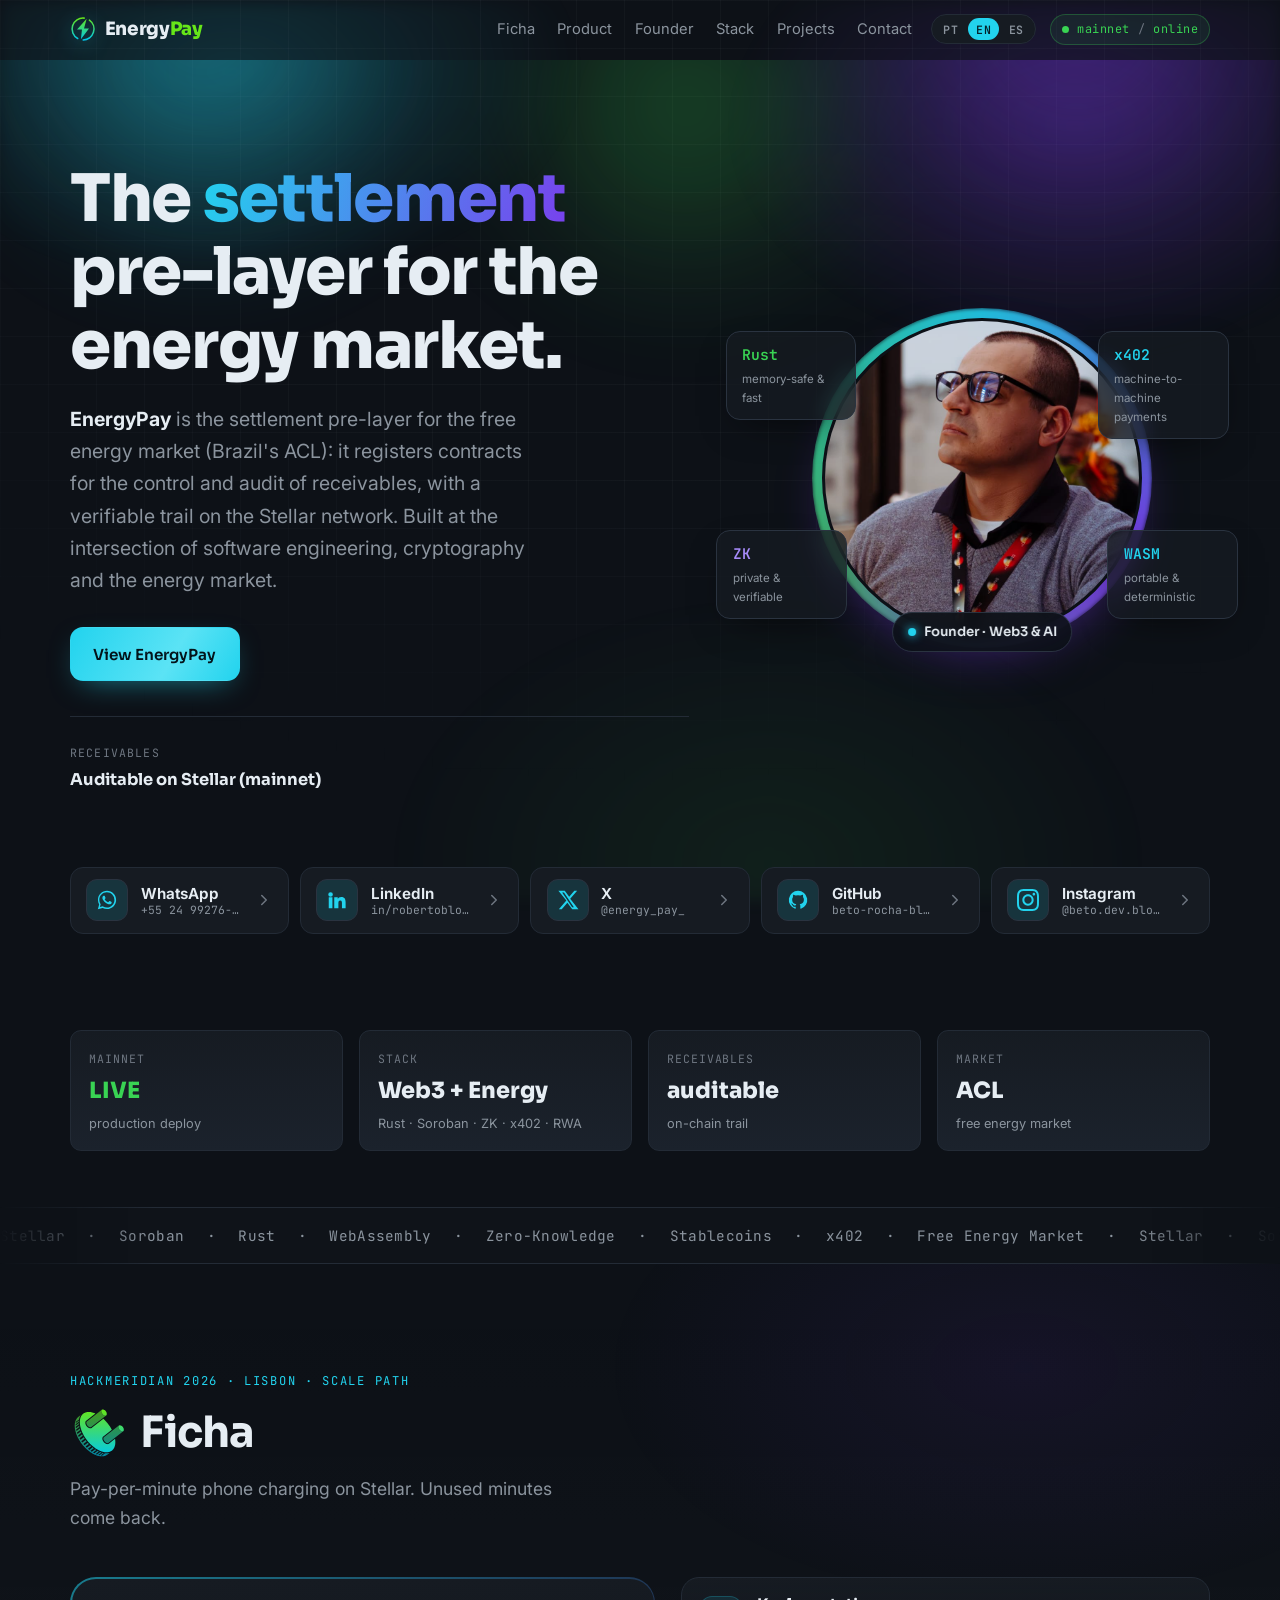
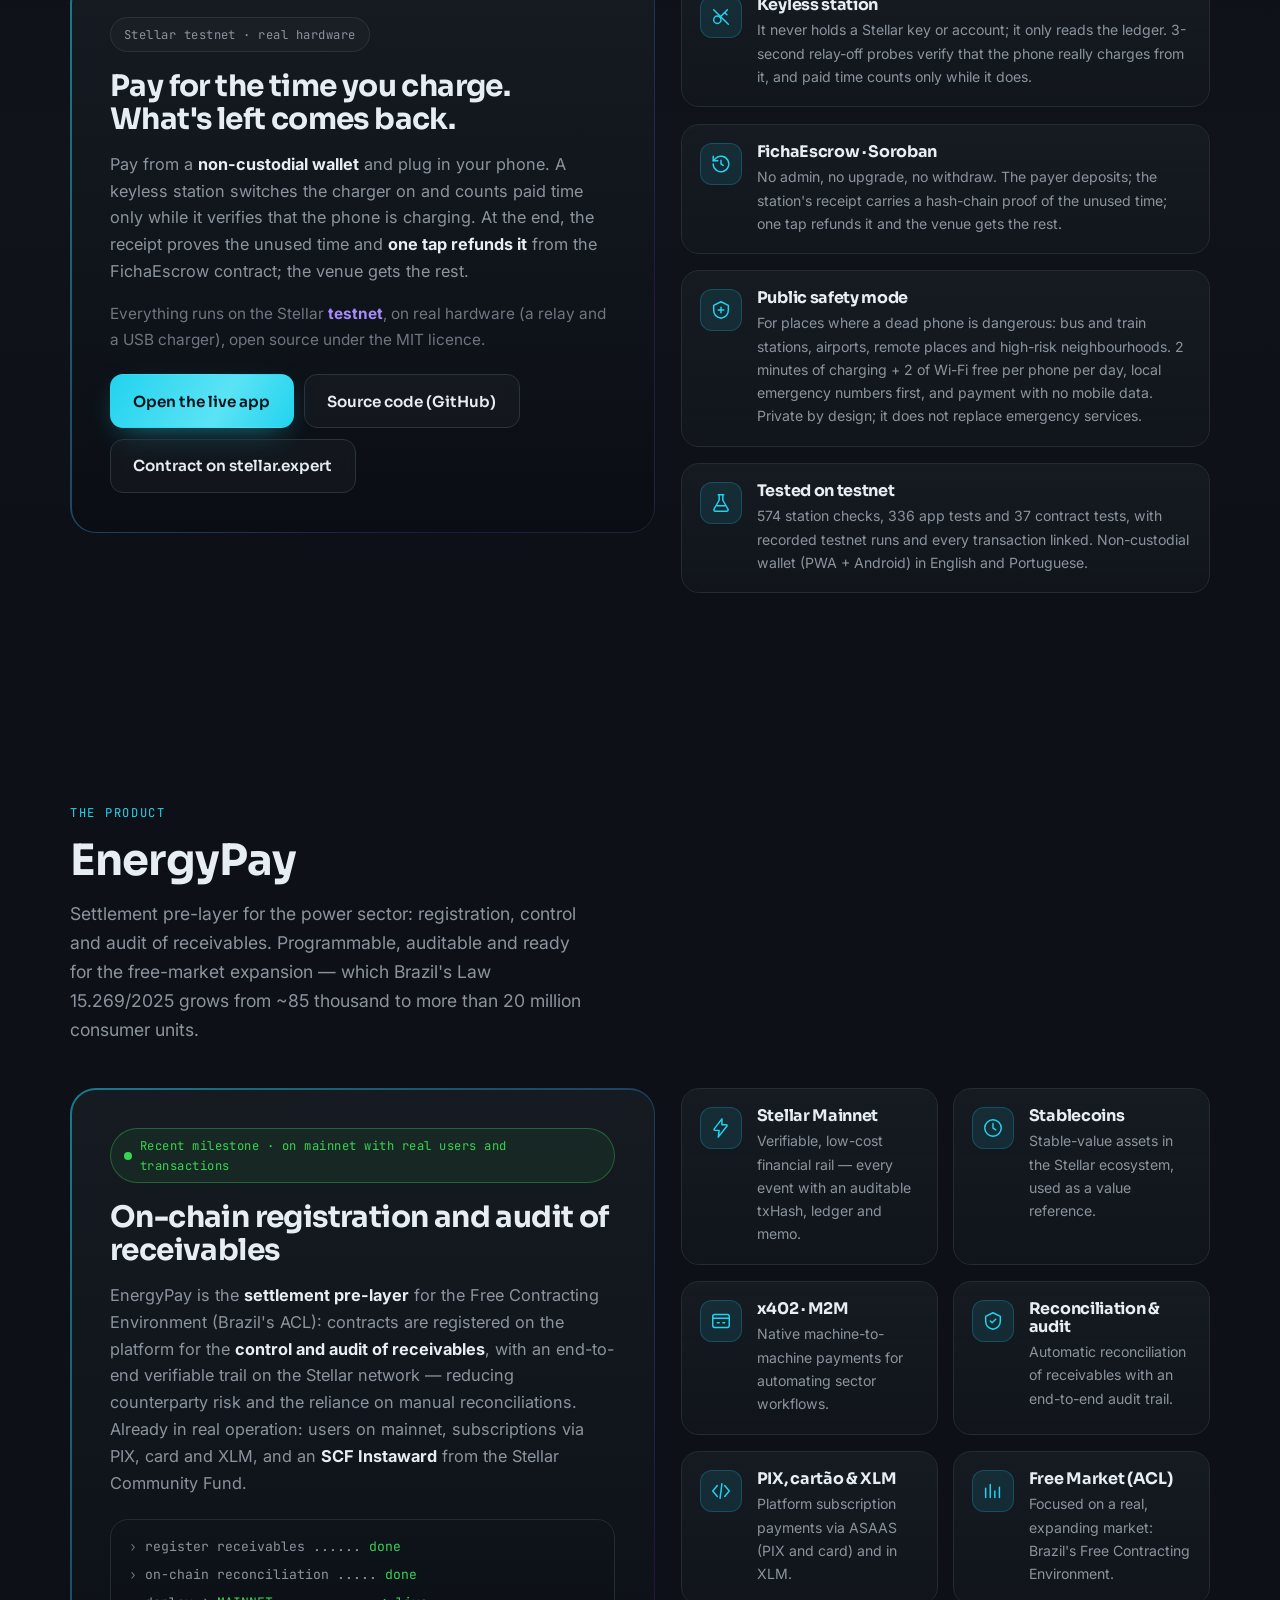
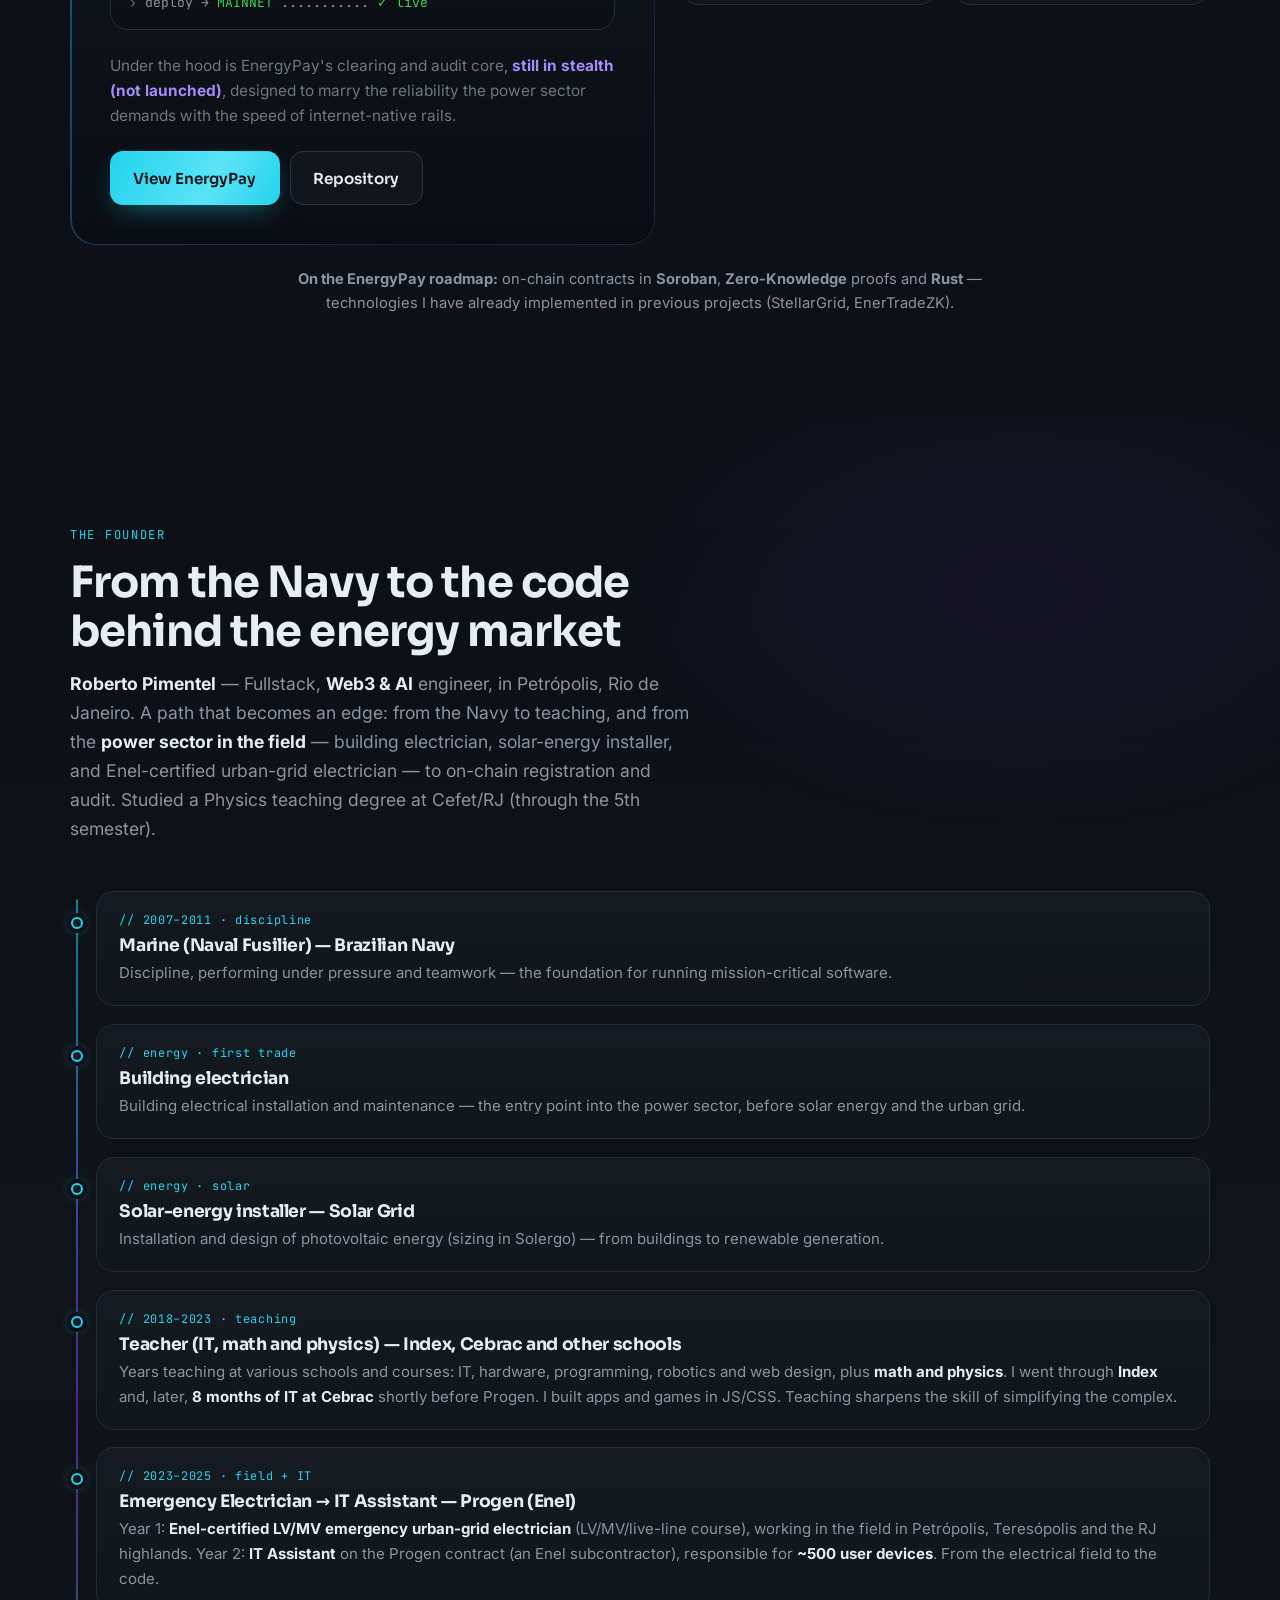
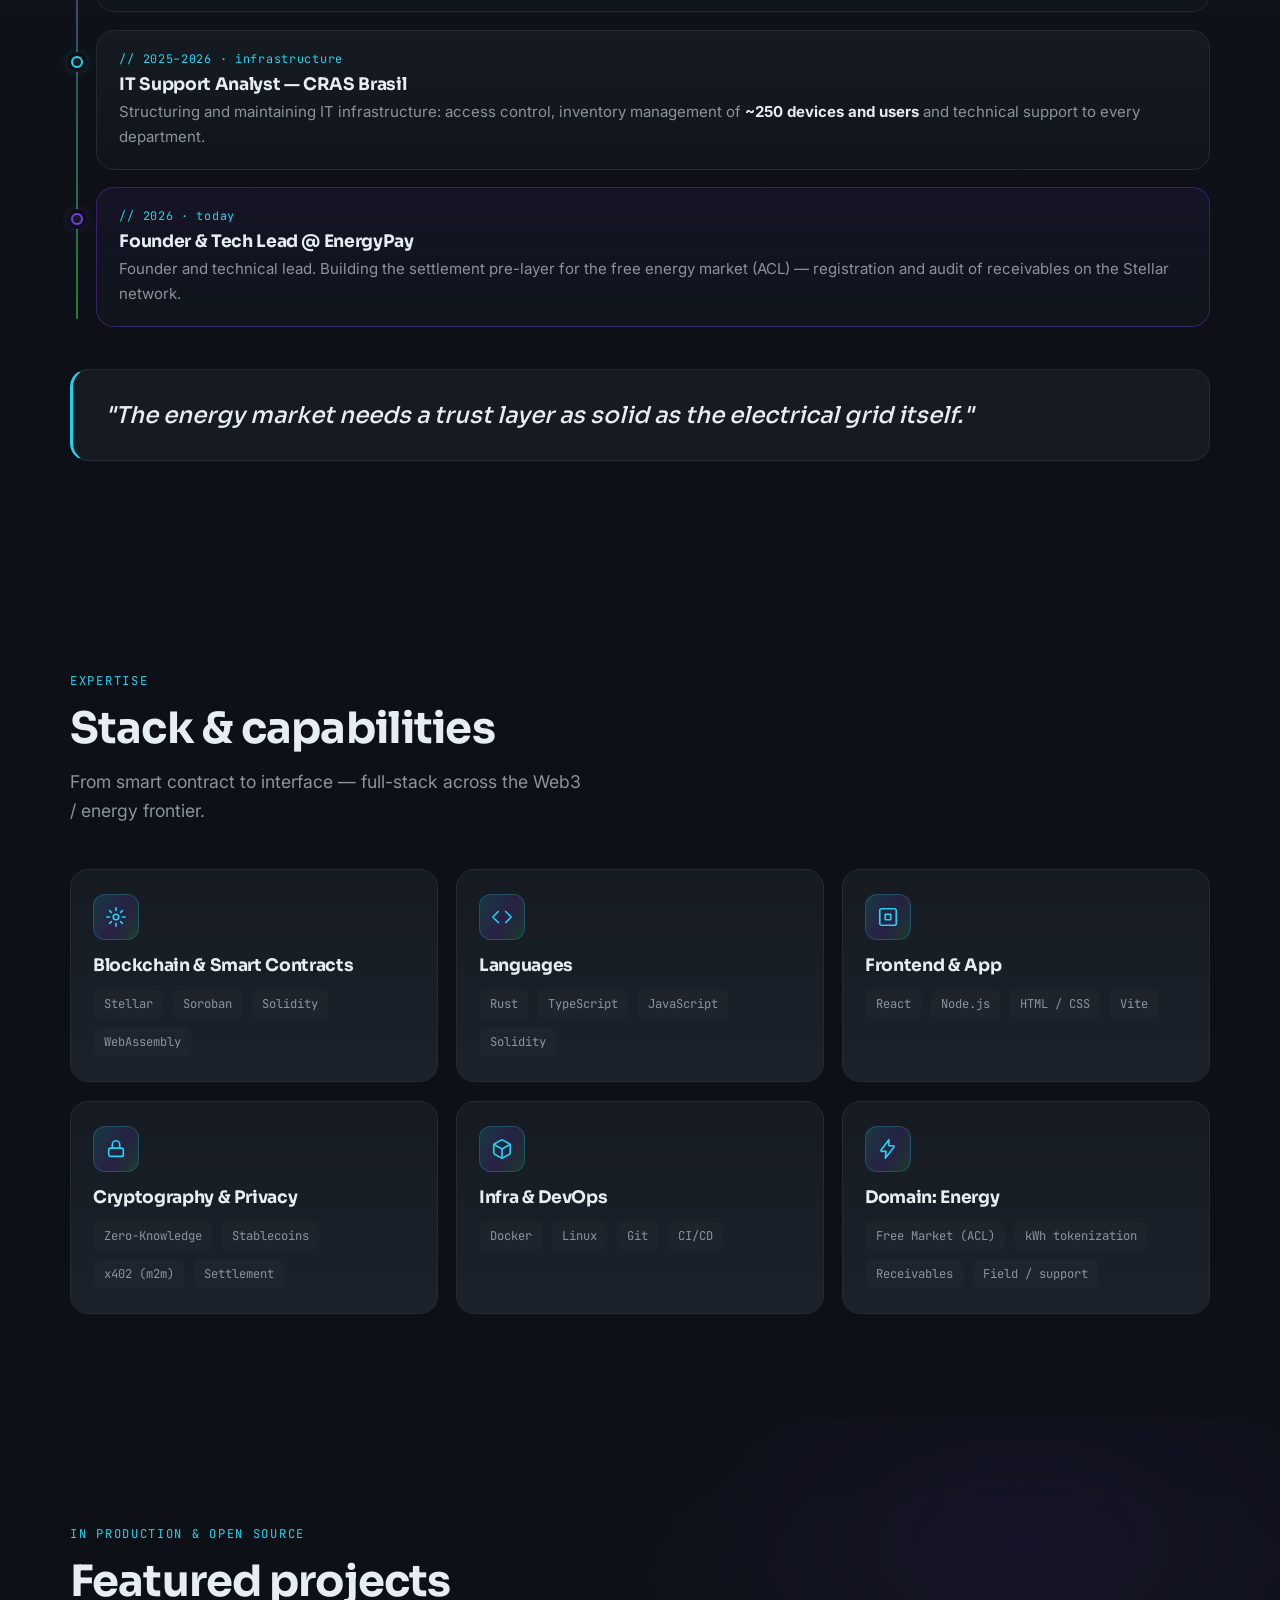
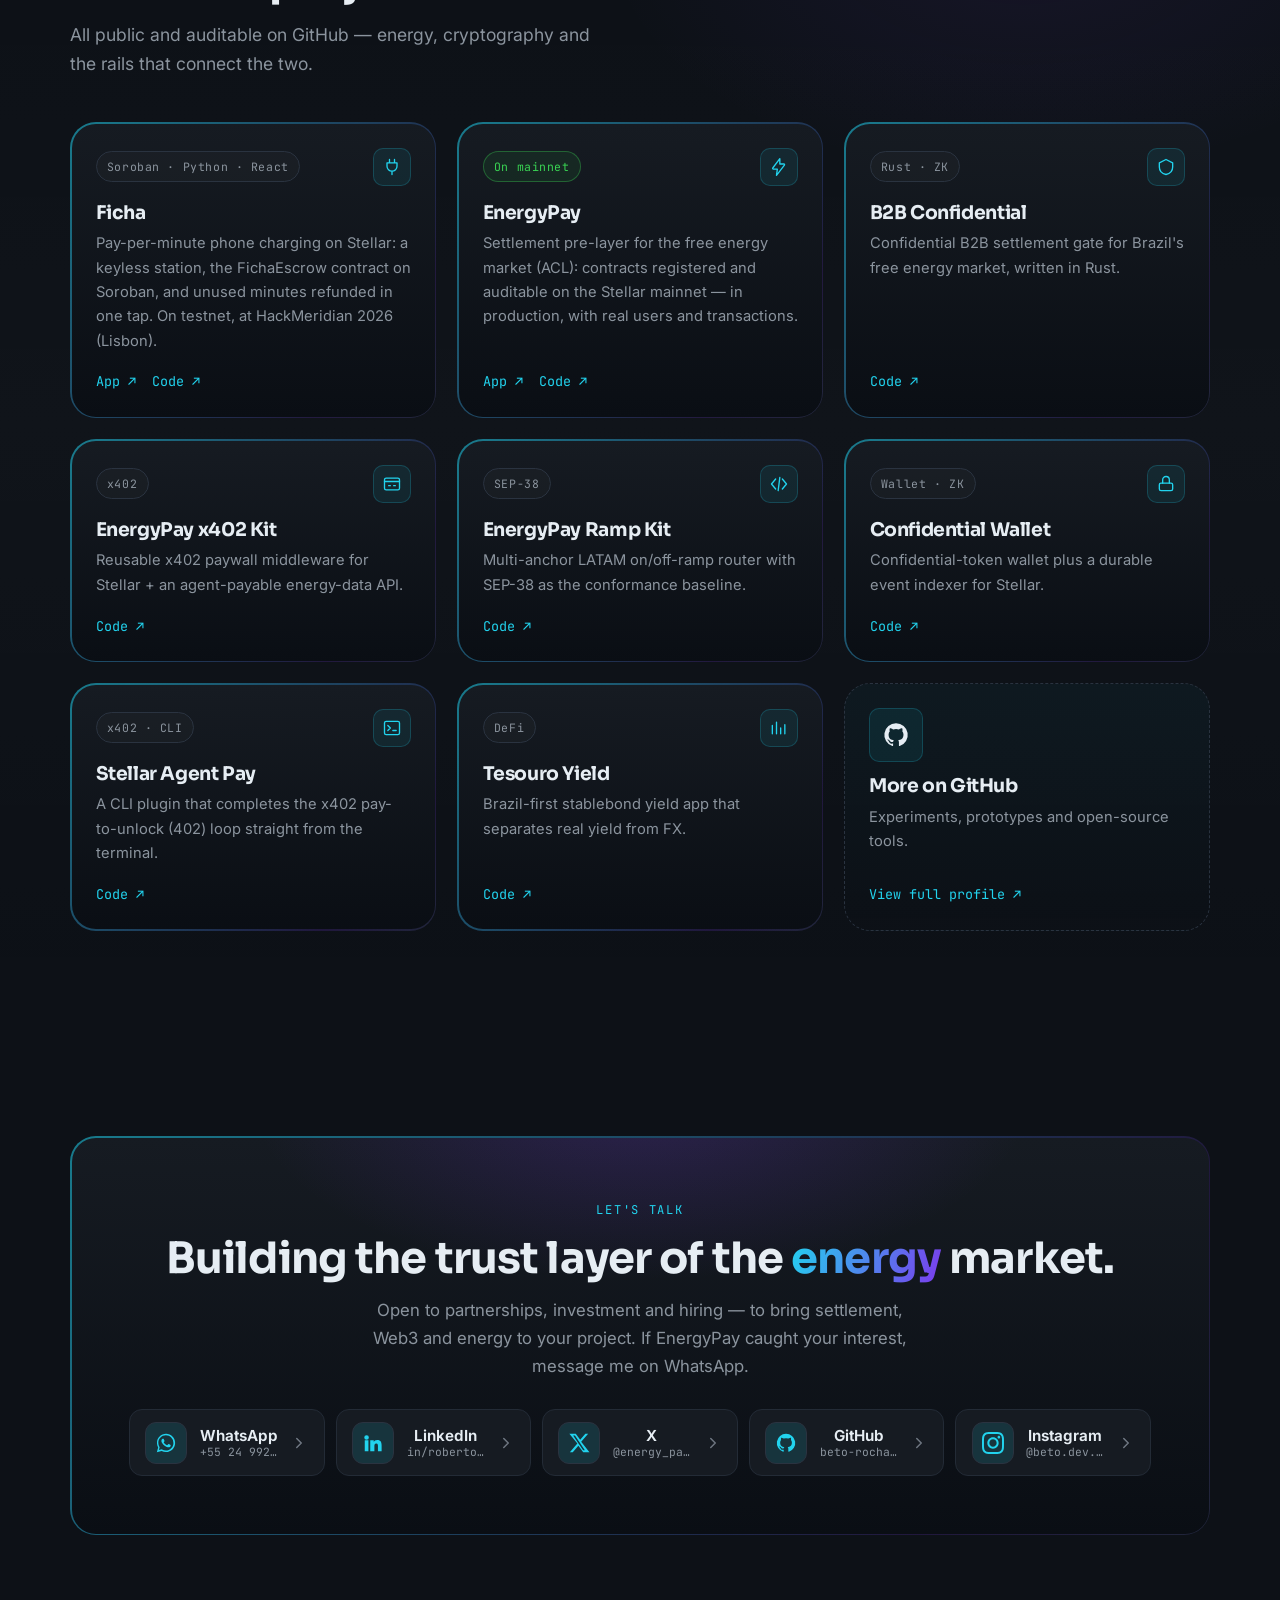
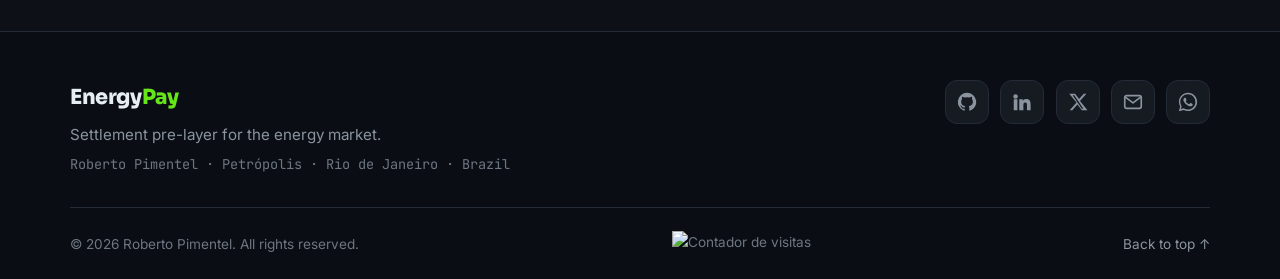
==== index.html @ ff5c4038 "portfolio: Ficha PT wording (privacy by design, pay with a wallet) The PT public safety text said "P" ====
<!DOCTYPE html>
<html lang="pt-br">
<head>
  <meta charset="UTF-8" />
  <meta name="viewport" content="width=device-width, initial-scale=1.0" />
  <meta name="description" content="Roberto Pimentel — Founder da EnergyPay, a pré-camada de liquidação do mercado livre de energia: registro, controle e auditoria de recebíveis com rastro verificável na rede Stellar. Engenheiro Fullstack, Web3 & AI. Protocolo em mainnet." />
  <meta name="author" content="Roberto Pimentel" />
  <meta name="theme-color" content="#0D1117" />

  <!-- Open Graph -->
  <meta property="og:type" content="website" />
  <meta property="og:locale" content="pt_BR" />
  <meta property="og:title" content="Roberto Pimentel — Founder @ EnergyPay" />
  <meta property="og:description" content="Pré-camada de liquidação do mercado livre de energia: registro, controle e auditoria de recebíveis, com rastro verificável na rede Stellar. Protocolo em mainnet." />
  <meta property="og:image" content="assets/images/minha-foto.png" />

  <title>Roberto Pimentel · Founder @ EnergyPay — Pré-camada de liquidação para energia</title>

  <link rel="preconnect" href="https://fonts.googleapis.com" />
  <link rel="preconnect" href="https://fonts.gstatic.com" crossorigin />
  <link href="https://fonts.googleapis.com/css2?family=Sora:wght@400;500;600;700;800&family=Inter:wght@400;500;600;700&family=JetBrains+Mono:wght@400;500;600&display=swap" rel="stylesheet" />

  <link rel="icon" type="image/svg+xml" href="assets/energypay-favicon.svg" />
  <link rel="icon" type="image/png" sizes="32x32" href="assets/energypay-favicon-32.png" />
  <link rel="apple-touch-icon" href="assets/energypay-favicon-180.png" />
  <link rel="stylesheet" href="style.css" />

  <!-- Language switcher (PT / EN / ES) -->
  <style>
    .lang-switch{display:inline-flex;align-items:center;gap:2px;padding:3px;border:1px solid var(--border);border-radius:999px;background:var(--panel);}
    .lang-switch button{appearance:none;border:0;background:transparent;color:var(--muted);font-family:var(--font-mono);font-size:.72rem;font-weight:600;letter-spacing:.04em;text-transform:uppercase;padding:.32rem .5rem;border-radius:999px;cursor:pointer;line-height:1;transition:color .18s var(--ease),background .18s var(--ease);}
    .lang-switch button:hover{color:var(--text);}
    .lang-switch button[aria-pressed="true"]{color:#04222b;background:var(--cyan);}
    .lang-switch button:focus-visible{outline:2px solid var(--cyan);outline-offset:2px;}
    @media (max-width:460px){ .status-pill{display:none;} }
    /* photo + floating-card wrapper — cards float around the photo, clear of the social row below */
    .portrait-fx{position:relative;width:100%;display:grid;place-items:center;}
    /* full-width horizontal link bar (WhatsApp, LinkedIn, X, GitHub) */
    .portrait__social{display:flex;flex-flow:row wrap;gap:.7rem;width:100%;position:relative;z-index:2;}
    /* the bar sits full-width on its own row inside the hero grid */
    .hero__inner{row-gap:1.6rem;}
    .hero__inner > .portrait__social{grid-column:1 / -1;}
    .hero__inner > .hero__proof{grid-column:1 / -1;}
    /* mobile: photo/balloons -> credibility -> contacts -> title/text */
    @media (max-width:960px){
      .hero__visual{order:-3;margin-bottom:0;}
      .hero__inner > .hero__proof{order:-2;}
      .hero__inner > .portrait__social{order:-1;}
    }
    .portrait__social a{flex:1 1 190px;min-width:0;display:flex;align-items:center;gap:.8rem;padding:.72rem .95rem;border-radius:13px;background:var(--panel);border:1px solid var(--border);color:var(--text);text-decoration:none;transition:transform .16s var(--ease),border-color .16s var(--ease),background .16s var(--ease),box-shadow .16s var(--ease);}
    .portrait__social a:hover{transform:translateY(-2px);border-color:var(--cyan);background:var(--panel-2);box-shadow:var(--shadow-soft);}
    .portrait__social a:focus-visible{outline:2px solid var(--cyan);outline-offset:2px;}
    .portrait__social .pl-ic{flex:0 0 42px;width:42px;height:42px;border-radius:11px;display:grid;place-items:center;background:color-mix(in srgb, var(--cyan) 13%, transparent);border:1px solid var(--border-soft);color:var(--cyan);}
    .portrait__social .pl-ic svg{width:22px;height:22px;fill:currentColor;display:block;}
    .portrait__social .pl-txt{display:flex;flex-direction:column;line-height:1.25;min-width:0;flex:1;}
    .portrait__social .pl-t{font-weight:650;font-size:.95rem;color:var(--text);}
    .portrait__social .pl-s{font-family:var(--font-mono);font-size:.71rem;color:var(--muted);white-space:nowrap;overflow:hidden;text-overflow:ellipsis;}
    .portrait__social .pl-ch{flex:0 0 auto;color:var(--muted-2);transition:transform .16s var(--ease),color .16s var(--ease);}
    .portrait__social .pl-ch svg{width:18px;height:18px;display:block;}
    .portrait__social a:hover .pl-ch{color:var(--cyan);transform:translateX(3px);}
    @media (prefers-reduced-motion:reduce){ .lang-switch button,.portrait__social a,.portrait__social .pl-ch{transition:none;} }
    /* credibility row in the hero (below the photo/balloons, above the contacts) */
    .hero__proof{display:flex;flex-wrap:wrap;gap:.35rem 1.3rem;justify-content:center;align-items:center;}
    .hero__proof-item{display:inline-flex;align-items:center;gap:.4rem;font-size:.8rem;font-weight:600;color:var(--muted);white-space:nowrap;}
    .hero__proof-item svg{width:14px;height:14px;color:var(--cyan);flex:0 0 auto;}
    .hero__proof-item .proof-dot{width:7px;height:7px;border-radius:50%;background:var(--green);box-shadow:0 0 8px var(--green);flex:0 0 auto;}
  </style>
</head>
<body>
  <!-- Decorative background layers -->
  <div class="bg-aurora" aria-hidden="true"></div>
  <div class="bg-grid" aria-hidden="true"></div>

  <a class="skip-link" href="#conteudo" data-i18n="nav.skip">Pular para o conteúdo</a>

  <!-- ===================== NAV ===================== -->
  <header class="nav" id="topo">
    <div class="container nav__inner">
      <a class="brand" href="#topo" aria-label="EnergyPay — início">
        <span class="brand__mark" aria-hidden="true">
          <svg viewBox="0 0 100 100" width="26" height="26" fill="none" xmlns="http://www.w3.org/2000/svg">
            <defs>
              <linearGradient id="epBrandGrad" x1="50" y1="8" x2="50" y2="92" gradientUnits="userSpaceOnUse">
                <stop offset="0%" stop-color="#66E619"/>
                <stop offset="100%" stop-color="#00C8EE"/>
              </linearGradient>
            </defs>
            <path d="M 74.7 16 A 42 42 0 0 1 50.7 92" fill="none" stroke="url(#epBrandGrad)" stroke-width="6" stroke-linecap="round"/>
            <path d="M 29.6 86.7 A 42 42 0 0 1 54.4 8.2" fill="none" stroke="url(#epBrandGrad)" stroke-width="6" stroke-linecap="round"/>
            <path d="M 64 11 L 27 52 H 46 L 42 89 L 73 48 H 54 Z" fill="url(#epBrandGrad)"/>
          </svg>
        </span>
        <span class="brand__name">Energy<span class="brand__accent">Pay</span></span>
      </a>

      <nav class="nav__links" aria-label="Navegação principal">
        <a href="#ficha" data-i18n="nav.ficha">Ficha</a>
        <a href="#energypay" data-i18n="nav.product">Produto</a>
        <a href="#sobre" data-i18n="nav.founder">Fundador</a>
        <a href="#stack" data-i18n="nav.stack">Stack</a>
        <a href="#projetos" data-i18n="nav.projects">Projetos</a>
        <a href="#contato" data-i18n="nav.contact">Contato</a>
      </nav>

      <div class="nav__right">
        <div class="lang-switch" role="group" aria-label="Idioma / Language / Idioma">
          <button type="button" data-lang="pt" aria-pressed="true" lang="pt">PT</button>
          <button type="button" data-lang="en" aria-pressed="false" lang="en">EN</button>
          <button type="button" data-lang="es" aria-pressed="false" lang="es">ES</button>
        </div>
        <span class="status-pill" title="Protocolo em produção">
          <span class="status-pill__dot" aria-hidden="true"></span>
          mainnet <span class="status-pill__sep">/</span> online
        </span>
      </div>
    </div>
  </header>

  <main id="conteudo">
    <!-- ===================== HERO ===================== -->
    <section class="hero" aria-labelledby="hero-title">
      <div class="hero__aurora" aria-hidden="true">
        <span class="aurora aurora--1"></span>
        <span class="aurora aurora--2"></span>
        <span class="aurora aurora--3"></span>
      </div>

      <div class="container hero__inner">
        <div class="hero__copy">
          <h1 id="hero-title" class="hero__title reveal" data-i18n="hero.title">
            A pré-camada de
            <span class="grad-text">liquidação</span>
            do mercado de energia.
          </h1>

          <p class="hero__lead reveal" data-i18n="hero.lead">
            <strong>EnergyPay</strong> é a pré-camada de liquidação do mercado livre de energia (ACL):
            registra contratos para controle e auditoria dos recebíveis, com rastro verificável na rede Stellar.
            Construído na interseção entre engenharia de software, criptografia e o mercado de energia.
          </p>

          <div class="hero__cta reveal">
            <a class="btn btn--primary" href="https://energypay-protocol-mainnet.vercel.app" target="_blank" rel="noopener noreferrer" data-i18n="btn.view">Ver o EnergyPay</a>
          </div>

          <dl class="hero__stats reveal" aria-label="Indicadores do protocolo">
            <div class="stat">
              <dt data-i18n="stat.recv.k">Recebíveis</dt>
              <dd data-i18n="stat.recv.v">Auditáveis na Stellar (mainnet)</dd>
            </div>
          </dl>
        </div>

        <div class="hero__visual reveal">
          <div class="portrait-fx">
          <div class="portrait">
            <div class="portrait__ring"></div>
            <img class="portrait__img" src="assets/images/minha-foto.png" alt="Retrato de Roberto Pimentel, fundador da EnergyPay" width="320" height="320" loading="eager" />
            <div class="portrait__badge">
              <span class="portrait__badge-dot" aria-hidden="true"></span>
              Founder · Web3 &amp; AI
            </div>
          </div>
            <div class="float-card float-card--a" aria-hidden="true">
              <span class="float-card__k">x402</span>
              <span class="float-card__v" data-i18n="float.x402">pagamentos máquina-a-máquina</span>
            </div>
            <div class="float-card float-card--b" aria-hidden="true">
              <span class="float-card__k">ZK</span>
              <span class="float-card__v" data-i18n="float.zk">privado &amp; verificável</span>
            </div>
            <div class="float-card float-card--c" aria-hidden="true">
              <span class="float-card__k">Rust</span>
              <span class="float-card__v" data-i18n="float.rust">memória segura &amp; veloz</span>
            </div>
            <div class="float-card float-card--d" aria-hidden="true">
              <span class="float-card__k">WASM</span>
              <span class="float-card__v" data-i18n="float.wasm">portátil &amp; determinística</span>
            </div>
          </div>
        </div>
        <div class="hero__proof reveal" role="note" aria-label="Reconhecimentos">
          <span class="hero__proof-item">
            <svg viewBox="0 0 24 24" width="14" height="14" fill="none" aria-hidden="true"><path d="M7 4h10v3a5 5 0 0 1-10 0V4Z" stroke="currentColor" stroke-width="1.7" stroke-linejoin="round"/><path d="M7 6H4v1a3 3 0 0 0 3 3M17 6h3v1a3 3 0 0 1-3 3M9 21h6M12 16v5" stroke="currentColor" stroke-width="1.7" stroke-linecap="round" stroke-linejoin="round"/></svg>
            <span data-i18n="proof.hack">4º lugar · HackMeridian 2025</span>
          </span>
          <span class="hero__proof-item">
            <svg viewBox="0 0 24 24" width="14" height="14" fill="none" aria-hidden="true"><path d="M13 2 4.5 13.2A.9.9 0 0 0 5.2 14.6H10l-1 7.4 9.5-12.2a.9.9 0 0 0-.7-1.4H13l0-6.4Z" stroke="currentColor" stroke-width="1.7" stroke-linejoin="round"/></svg>
            <span data-i18n="proof.stellar37">Acelerado pela Stellar37</span>
          </span>
          <span class="hero__proof-item">
            <svg viewBox="0 0 24 24" width="14" height="14" fill="none" aria-hidden="true"><path d="M12 2l3 6 6 .8-4.5 4.3L18 20l-6-3.4L6 20l1.5-6.9L3 8.8 9 8l3-6Z" stroke="currentColor" stroke-width="1.6" stroke-linejoin="round"/></svg>
            <span data-i18n="proof.pulso">Finalista PULSO</span>
          </span>
          <span class="hero__proof-item">
            <svg viewBox="0 0 24 24" width="14" height="14" fill="none" aria-hidden="true"><rect x="3" y="4" width="18" height="12" rx="1.5" stroke="currentColor" stroke-width="1.7"/><path d="M12 16v4M9 21h6" stroke="currentColor" stroke-width="1.7" stroke-linecap="round"/></svg>
            <span data-i18n="proof.summit">Participante do Energy Summit 2026</span>
          </span>
        </div>
        <nav class="portrait__social" aria-label="Redes sociais / Social">
          <a href="https://wa.me/5524992769936?text=Ol%C3%A1%2C%20Roberto!%20Cheguei%20pelo%20seu%20portf%C3%B3lio%20e%20me%20interessei%20pelo%20EnergyPay.%20Gostaria%20de%20agendar%20uma%20conversa." target="_blank" rel="noopener noreferrer">
            <span class="pl-ic"><svg viewBox="0 0 24 24" fill="currentColor" aria-hidden="true"><path d="M12.04 2c-5.46 0-9.91 4.45-9.91 9.91 0 1.75.46 3.45 1.32 4.95L2 22l5.25-1.38c1.45.79 3.08 1.21 4.79 1.21 5.46 0 9.91-4.45 9.91-9.91S17.5 2 12.04 2Zm0 18.15c-1.53 0-3.03-.41-4.34-1.19l-.31-.18-3.12.82.83-3.04-.2-.31a8.2 8.2 0 0 1-1.26-4.36c0-4.54 3.7-8.23 8.24-8.23 2.2 0 4.27.86 5.82 2.42a8.18 8.18 0 0 1 2.41 5.82c0 4.54-3.7 8.25-8.27 8.25Zm4.52-6.16c-.25-.12-1.47-.72-1.69-.81-.23-.08-.39-.12-.56.13-.16.25-.64.81-.79.97-.14.17-.29.19-.54.06-.25-.12-1.05-.39-1.99-1.23-.74-.66-1.23-1.47-1.38-1.72-.14-.25-.02-.38.11-.51.11-.11.25-.29.37-.43.12-.14.16-.25.25-.41.08-.17.04-.31-.02-.43-.06-.12-.56-1.34-.76-1.84-.2-.48-.4-.42-.56-.43-.14-.01-.31-.01-.48-.01-.17 0-.43.06-.66.31-.23.25-.87.85-.87 2.07 0 1.22.89 2.4 1.01 2.56.12.17 1.75 2.67 4.25 3.74.59.26 1.06.41 1.42.52.6.19 1.14.16 1.57.1.48-.07 1.47-.6 1.68-1.18.21-.58.21-1.07.14-1.18-.06-.11-.22-.17-.47-.29Z"/></svg></span>
            <span class="pl-txt"><span class="pl-t">WhatsApp</span><span class="pl-s">+55 24 99276-9936</span></span>
            <span class="pl-ch"><svg viewBox="0 0 24 24" fill="none" aria-hidden="true"><path d="M9 6l6 6-6 6" stroke="currentColor" stroke-width="2" stroke-linecap="round" stroke-linejoin="round"/></svg></span>
          </a>
          <a href="https://www.linkedin.com/in/robertoblockchainresources" target="_blank" rel="noopener noreferrer">
            <span class="pl-ic"><svg viewBox="0 0 24 24" fill="currentColor" aria-hidden="true"><path d="M4.98 3.5a2.5 2.5 0 1 1 0 5 2.5 2.5 0 0 1 0-5ZM3 9h4v12H3V9Zm6 0h3.8v1.64h.05c.53-.95 1.83-1.95 3.77-1.95 4.03 0 4.78 2.65 4.78 6.1V21h-4v-5.4c0-1.29-.02-2.95-1.8-2.95-1.8 0-2.08 1.4-2.08 2.85V21H9V9Z"/></svg></span>
            <span class="pl-txt"><span class="pl-t">LinkedIn</span><span class="pl-s">in/robertoblockchainresources</span></span>
            <span class="pl-ch"><svg viewBox="0 0 24 24" fill="none" aria-hidden="true"><path d="M9 6l6 6-6 6" stroke="currentColor" stroke-width="2" stroke-linecap="round" stroke-linejoin="round"/></svg></span>
          </a>
          <a href="https://x.com/energy_pay_" target="_blank" rel="noopener noreferrer">
            <span class="pl-ic"><svg viewBox="0 0 24 24" fill="currentColor" aria-hidden="true"><path d="M18.9 2H22l-7.6 8.7L23.4 22h-6.8l-5.3-6.9L5.2 22H2l8.2-9.4L1.5 2h7l4.8 6.4L18.9 2Zm-2.4 18h1.9L7.6 3.9H5.6L16.5 20Z"/></svg></span>
            <span class="pl-txt"><span class="pl-t">X</span><span class="pl-s">@energy_pay_</span></span>
            <span class="pl-ch"><svg viewBox="0 0 24 24" fill="none" aria-hidden="true"><path d="M9 6l6 6-6 6" stroke="currentColor" stroke-width="2" stroke-linecap="round" stroke-linejoin="round"/></svg></span>
          </a>
          <a href="https://github.com/beto-rocha-blockchain" target="_blank" rel="noopener noreferrer">
            <span class="pl-ic"><svg viewBox="0 0 24 24" fill="currentColor" aria-hidden="true"><path d="M12 2a10 10 0 0 0-3.16 19.49c.5.09.68-.22.68-.48l-.01-1.7c-2.78.6-3.37-1.34-3.37-1.34-.45-1.16-1.11-1.47-1.11-1.47-.91-.62.07-.6.07-.6 1 .07 1.53 1.03 1.53 1.03.9 1.53 2.36 1.09 2.94.83.09-.65.35-1.09.63-1.34-2.22-.25-4.55-1.11-4.55-4.94 0-1.09.39-1.98 1.03-2.68-.1-.25-.45-1.27.1-2.64 0 0 .84-.27 2.75 1.02a9.6 9.6 0 0 1 5 0c1.91-1.29 2.75-1.02 2.75-1.02.55 1.37.2 2.39.1 2.64.64.7 1.03 1.59 1.03 2.68 0 3.84-2.34 4.69-4.57 4.94.36.31.68.92.68 1.85l-.01 2.75c0 .27.18.58.69.48A10 10 0 0 0 12 2Z"/></svg></span>
            <span class="pl-txt"><span class="pl-t">GitHub</span><span class="pl-s">beto-rocha-blockchain</span></span>
            <span class="pl-ch"><svg viewBox="0 0 24 24" fill="none" aria-hidden="true"><path d="M9 6l6 6-6 6" stroke="currentColor" stroke-width="2" stroke-linecap="round" stroke-linejoin="round"/></svg></span>
          </a>
          <a href="https://www.instagram.com/beto.dev.blockchain" target="_blank" rel="noopener noreferrer">
            <span class="pl-ic"><svg viewBox="0 0 24 24" fill="currentColor" aria-hidden="true"><path d="M12 2.163c3.204 0 3.584.012 4.85.07 3.252.148 4.771 1.691 4.919 4.919.058 1.265.069 1.645.069 4.849 0 3.205-.012 3.584-.069 4.849-.149 3.225-1.664 4.771-4.919 4.919-1.266.058-1.644.07-4.85.07-3.204 0-3.584-.012-4.849-.07-3.26-.149-4.771-1.699-4.919-4.92-.058-1.265-.07-1.644-.07-4.849 0-3.204.013-3.583.07-4.849.149-3.227 1.664-4.771 4.919-4.919 1.266-.057 1.645-.069 4.849-.069zm0-2.163c-3.259 0-3.667.014-4.947.072-4.358.2-6.78 2.618-6.98 6.98-.059 1.281-.073 1.689-.073 4.948 0 3.259.014 3.668.072 4.948.2 4.358 2.618 6.78 6.98 6.98 1.281.058 1.689.072 4.948.072 3.259 0 3.668-.014 4.948-.072 4.354-.2 6.782-2.618 6.979-6.98.059-1.28.073-1.689.073-4.948 0-3.259-.014-3.667-.072-4.947-.196-4.354-2.617-6.78-6.979-6.98-1.281-.059-1.69-.073-4.949-.073zm0 5.838c-3.403 0-6.162 2.759-6.162 6.162s2.759 6.163 6.162 6.163 6.162-2.759 6.162-6.163c0-3.403-2.759-6.162-6.162-6.162zm0 10.162c-2.209 0-4-1.79-4-4 0-2.209 1.791-4 4-4s4 1.791 4 4c0 2.21-1.791 4-4 4zm6.406-11.845c-.796 0-1.441.645-1.441 1.44s.645 1.44 1.441 1.44c.795 0 1.439-.645 1.439-1.44s-.644-1.44-1.439-1.44z"/></svg></span>
            <span class="pl-txt"><span class="pl-t">Instagram</span><span class="pl-s">@beto.dev.blockchain</span></span>
            <span class="pl-ch"><svg viewBox="0 0 24 24" fill="none" aria-hidden="true"><path d="M9 6l6 6-6 6" stroke="currentColor" stroke-width="2" stroke-linecap="round" stroke-linejoin="round"/></svg></span>
          </a>
        </nav>
      </div>

      <!-- metric tiles -->
      <div class="container">
        <div class="metrics reveal" aria-label="Métricas">
          <div class="metric">
            <span class="metric__k mono">mainnet</span>
            <span class="metric__v c-green">LIVE</span>
            <span class="metric__d" data-i18n="metric.deploy">deploy de produção</span>
          </div>
          <div class="metric">
            <span class="metric__k mono">stack</span>
            <span class="metric__v" data-i18n="metric.stackv">Web3 + Energia</span>
            <span class="metric__d">Rust · Soroban · ZK · x402 · RWA</span>
          </div>
          <div class="metric">
            <span class="metric__k mono" data-i18n="metric.recvk">recebíveis</span>
            <span class="metric__v" data-i18n="metric.recvv">auditáveis</span>
            <span class="metric__d" data-i18n="metric.recvd">rastro on-chain</span>
          </div>
          <div class="metric">
            <span class="metric__k mono" data-i18n="metric.mktk">mercado</span>
            <span class="metric__v">ACL</span>
            <span class="metric__d" data-i18n="metric.mktd">mercado livre de energia</span>
          </div>
        </div>
      </div>

      <!-- marquee de tecnologias -->
      <div class="hero__marquee" aria-hidden="true">
        <div class="marquee__track">
          <span>Stellar</span><span aria-hidden="true">·</span>
          <span>Soroban</span><span aria-hidden="true">·</span>
          <span>Rust</span><span aria-hidden="true">·</span>
          <span>WebAssembly</span><span aria-hidden="true">·</span>
          <span>Zero-Knowledge</span><span aria-hidden="true">·</span>
          <span>Stablecoins</span><span aria-hidden="true">·</span>
          <span>x402</span><span aria-hidden="true">·</span>
          <span data-i18n="marquee.acl">Mercado Livre de Energia</span><span aria-hidden="true">·</span>
          <span>Stellar</span><span aria-hidden="true">·</span>
          <span>Soroban</span><span aria-hidden="true">·</span>
          <span>Rust</span><span aria-hidden="true">·</span>
          <span>WebAssembly</span><span aria-hidden="true">·</span>
          <span>Zero-Knowledge</span><span aria-hidden="true">·</span>
          <span>Stablecoins</span><span aria-hidden="true">·</span>
          <span>x402</span><span aria-hidden="true">·</span>
          <span data-i18n="marquee.acl">Mercado Livre de Energia</span><span aria-hidden="true">·</span>
        </div>
      </div>
    </section>

    <!-- ===================== FICHA ===================== -->
    <section class="section section--alt" id="ficha" aria-labelledby="ficha-title">
      <div class="container">
        <div class="section__head reveal">
          <span class="kicker" data-i18n="ficha.kicker">HackMeridian 2026 · Lisboa · trilha Scale</span>
          <h2 id="ficha-title" class="section__title ficha__title">
            <img class="ficha__mark" src="assets/ficha-mark.svg" alt="" width="56" height="56" />
            <span>Ficha</span>
          </h2>
          <p class="section__sub" data-i18n="ficha.sub">
            Recarga de celular paga por minuto na Stellar. Os minutos não usados voltam para você.
          </p>
        </div>

        <div class="product">
          <!-- card principal -->
          <article class="product__main grad-border reveal">
            <div class="grad-border__inner">
              <span class="badge" data-i18n="ficha.badge">Stellar testnet · hardware real</span>
              <h3 class="product__h" data-i18n="ficha.h">Pague só o tempo que carregar. O que sobra volta.</h3>
              <p class="product__p" data-i18n="ficha.p">
                Pague com uma <strong>carteira não custodial</strong> e conecte o celular. Uma estação sem chave
                liga o carregador e só conta o tempo pago enquanto confirma que o celular está carregando.
                No fim, o recibo prova o tempo não usado e <strong>um toque devolve esse valor</strong> pelo
                contrato FichaEscrow; o local recebe o resto.
              </p>
              <p class="product__p product__p--muted" data-i18n="ficha.pmuted">
                Tudo roda na <strong>testnet</strong> da Stellar, com hardware real (relé e carregador USB)
                e código aberto sob licença MIT.
              </p>

              <div class="product__links">
                <a class="btn btn--primary" href="https://ficha-stellar.vercel.app" target="_blank" rel="noopener noreferrer" data-i18n="ficha.btn.app">Abrir o app</a>
                <a class="btn btn--ghost" href="https://github.com/beto-rocha-blockchain/ficha-stellar" target="_blank" rel="noopener noreferrer" data-i18n="ficha.btn.code">Código-fonte (GitHub)</a>
                <a class="btn btn--ghost" href="https://stellar.expert/explorer/testnet/contract/CBRNN2W726PIWP7DLLCAOW663I2TBSMR6N7J7S4CGGUIWIXK4HYI6KYC" target="_blank" rel="noopener noreferrer" data-i18n="ficha.btn.contract">Contrato no stellar.expert</a>
                <!-- FICHA_DECK_LINK -->
                <!-- FICHA_VIDEO_LINK -->
              </div>
            </div>
          </article>

          <!-- destaques da Ficha -->
          <ul class="product__features product__features--stack">
            <li class="feature reveal">
              <span class="feature__ic" aria-hidden="true">
                <svg viewBox="0 0 24 24" width="22" height="22" fill="none"><circle cx="8" cy="15" r="4" stroke="currentColor" stroke-width="1.6"/><path d="M10.8 12.2 19 4m-3 3 2.5 2.5M4 4l16 16" stroke="currentColor" stroke-width="1.6" stroke-linecap="round" stroke-linejoin="round"/></svg>
              </span>
              <div>
                <h4 data-i18n="ficha.f1.h">Estação sem chave</h4>
                <p data-i18n="ficha.f1.p">Nunca guarda chave nem conta Stellar; só lê o ledger. Desligamentos de 3 segundos no relé confirmam que o celular está mesmo carregando por ela, e o tempo pago só conta enquanto isso acontece.</p>
              </div>
            </li>
            <li class="feature reveal">
              <span class="feature__ic" aria-hidden="true">
                <svg viewBox="0 0 24 24" width="22" height="22" fill="none"><path d="M3.5 12a8.5 8.5 0 1 0 2.6-6.1L3.5 8.5" stroke="currentColor" stroke-width="1.6" stroke-linecap="round" stroke-linejoin="round"/><path d="M3.5 3.5v5h5" stroke="currentColor" stroke-width="1.6" stroke-linecap="round" stroke-linejoin="round"/><path d="M12 8v4l2.5 1.5" stroke="currentColor" stroke-width="1.6" stroke-linecap="round"/></svg>
              </span>
              <div>
                <h4>FichaEscrow · Soroban</h4>
                <p data-i18n="ficha.f2.p">Sem admin, sem upgrade, sem saque. Quem paga deposita; o recibo da estação traz uma prova em cadeia de hashes do tempo não usado; um toque devolve esse valor e o local recebe o resto.</p>
              </div>
            </li>
            <li class="feature reveal">
              <span class="feature__ic" aria-hidden="true">
                <svg viewBox="0 0 24 24" width="22" height="22" fill="none"><path d="M12 3l8 4v5c0 5-3.5 8-8 9-4.5-1-8-4-8-9V7l8-4Z" stroke="currentColor" stroke-width="1.6" stroke-linejoin="round"/><path d="M12 9v6M9 12h6" stroke="currentColor" stroke-width="1.6" stroke-linecap="round"/></svg>
              </span>
              <div>
                <h4 data-i18n="ficha.f3.h">Modo segurança pública</h4>
                <p data-i18n="ficha.f3.p">Para lugares onde ficar sem bateria é perigoso: rodoviárias, estações de trem, aeroportos, lugares remotos e bairros de risco. 2 minutos de recarga + 2 de Wi-Fi grátis por celular por dia, números de emergência locais primeiro e pagamento sem dados móveis. Privacidade desde a concepção; não substitui os serviços de emergência.</p>
              </div>
            </li>
            <li class="feature reveal">
              <span class="feature__ic" aria-hidden="true">
                <svg viewBox="0 0 24 24" width="22" height="22" fill="none"><path d="M9 3h6M10 3v6l-5.6 9.6A1.6 1.6 0 0 0 5.8 21h12.4a1.6 1.6 0 0 0 1.4-2.4L14 9V3" stroke="currentColor" stroke-width="1.6" stroke-linecap="round" stroke-linejoin="round"/><path d="M7.5 15h9" stroke="currentColor" stroke-width="1.6" stroke-linecap="round"/></svg>
              </span>
              <div>
                <h4 data-i18n="ficha.f4.h">Testado na testnet</h4>
                <p data-i18n="ficha.f4.p">574 verificações da estação, 336 testes do app e 37 do contrato, com execuções gravadas na testnet e cada transação com link. Carteira não custodial (PWA + Android) em inglês e português.</p>
              </div>
            </li>
          </ul>
        </div>
      </div>
    </section>

    <!-- ===================== ENERGYPAY ===================== -->
    <section class="section" id="energypay" aria-labelledby="energypay-title">
      <div class="container">
        <div class="section__head reveal">
          <span class="kicker" data-i18n="ep.kicker">O produto</span>
          <h2 id="energypay-title" class="section__title">EnergyPay</h2>
          <p class="section__sub" data-i18n="ep.sub">
            Pré-camada de liquidação para o setor elétrico: registro, controle e auditoria de recebíveis.
            Programável, auditável e pronta para a expansão do mercado livre — que a Lei 15.269/2025 leva de
            ~85 mil para mais de 20 milhões de unidades consumidoras.
          </p>
        </div>

        <div class="product">
          <!-- card principal -->
          <article class="product__main grad-border reveal">
            <div class="grad-border__inner">
              <span class="badge badge--live">
                <span class="badge__dot" aria-hidden="true"></span>
                <span data-i18n="ep.badge">Marco recente · em mainnet com usuários e transações reais</span>
              </span>
              <h3 class="product__h" data-i18n="ep.h">Registro e auditoria de recebíveis, on-chain</h3>
              <p class="product__p" data-i18n="ep.p">
                O EnergyPay é a <strong>pré-camada de liquidação</strong> do Ambiente de Contratação Livre (ACL):
                os contratos são registrados na plataforma para <strong>controle e auditoria dos recebíveis</strong>,
                com rastro verificável de ponta a ponta na rede Stellar — reduzindo risco de contraparte e a
                dependência de conciliações manuais. Já em operação real: usuários na mainnet, assinaturas via
                PIX, cartão e XLM, e um <strong>SCF Instaward</strong> do Stellar Community Fund.
              </p>

              <!-- mini terminal log destacando MAINNET -->
              <div class="console mono" role="img" aria-label="Log destacando o deploy em mainnet">
                <p class="line out" data-i18n="ep.log1"><span class="dim">›</span> registrar recebíveis ....... <span class="ok">done</span></p>
                <p class="line out" data-i18n="ep.log2"><span class="dim">›</span> reconciliação on-chain ..... <span class="ok">done</span></p>
                <p class="line out"><span class="dim">›</span> deploy → <span class="c-green">MAINNET</span> ........... <span class="ok">✓ live</span></p>
              </div>

              <p class="product__p product__p--muted" data-i18n="ep.pmuted">
                Sob o capô há o núcleo de clearing e auditoria do EnergyPay,
                <strong>ainda em stealth (não lançado)</strong>, desenhado para casar a
                confiabilidade que o setor elétrico exige com a velocidade de trilhos
                nativos de internet.
              </p>

              <div class="product__links">
                <a class="btn btn--primary" href="https://energypay-protocol-mainnet.vercel.app" target="_blank" rel="noopener noreferrer" data-i18n="btn.view">Ver o EnergyPay</a>
                <a class="btn btn--ghost" href="https://github.com/beto-rocha-blockchain/energypay-protocol-mainnet" target="_blank" rel="noopener noreferrer" data-i18n="btn.repo">Repositório</a>
              </div>
            </div>
          </article>

          <!-- stack do produto -->
          <ul class="product__features" aria-label="Stack tecnológica do EnergyPay">
            <li class="feature reveal">
              <span class="feature__ic" aria-hidden="true">
                <svg viewBox="0 0 24 24" width="22" height="22" fill="none"><path d="M13 2 4.5 13.2A.9.9 0 0 0 5.2 14.6H10l-1 7.4 9.5-12.2a.9.9 0 0 0-.7-1.4H13l0-6.4Z" stroke="currentColor" stroke-width="1.6" stroke-linejoin="round"/></svg>
              </span>
              <div>
                <h4>Stellar Mainnet</h4>
                <p data-i18n="feat.stellar">Rail financeiro verificável e de baixo custo — cada evento com txHash, ledger e memo auditáveis.</p>
              </div>
            </li>
            <li class="feature reveal">
              <span class="feature__ic" aria-hidden="true">
                <svg viewBox="0 0 24 24" width="22" height="22" fill="none"><circle cx="12" cy="12" r="9" stroke="currentColor" stroke-width="1.6"/><path d="M12 7v5l3 2" stroke="currentColor" stroke-width="1.6" stroke-linecap="round"/></svg>
              </span>
              <div>
                <h4>Stablecoins</h4>
                <p data-i18n="feat.stable">Ativos de valor estável no ecossistema Stellar, como referência de valor.</p>
              </div>
            </li>
            <li class="feature reveal">
              <span class="feature__ic" aria-hidden="true">
                <svg viewBox="0 0 24 24" width="22" height="22" fill="none"><rect x="3" y="5" width="18" height="14" rx="2" stroke="currentColor" stroke-width="1.6"/><path d="M3 9h18M8 14h2m4 0h2" stroke="currentColor" stroke-width="1.6" stroke-linecap="round"/></svg>
              </span>
              <div>
                <h4>x402 · M2M</h4>
                <p data-i18n="feat.x402">Pagamentos máquina-a-máquina nativos para automação de fluxos do setor.</p>
              </div>
            </li>
            <li class="feature reveal">
              <span class="feature__ic" aria-hidden="true">
                <svg viewBox="0 0 24 24" width="22" height="22" fill="none"><path d="M12 3l8 4v5c0 5-3.5 8-8 9-4.5-1-8-4-8-9V7l8-4Z" stroke="currentColor" stroke-width="1.6" stroke-linejoin="round"/><path d="M9 12l2 2 4-4" stroke="currentColor" stroke-width="1.6" stroke-linecap="round" stroke-linejoin="round"/></svg>
              </span>
              <div>
                <h4 data-i18n="feat.recon.h">Reconciliação &amp; auditoria</h4>
                <p data-i18n="feat.recon.p">Conciliação automática dos recebíveis com trilha de auditoria de ponta a ponta.</p>
              </div>
            </li>
            <li class="feature reveal">
              <span class="feature__ic" aria-hidden="true">
                <svg viewBox="0 0 24 24" width="22" height="22" fill="none"><path d="M8 6 3 12l5 6M16 6l5 6-5 6M13 4l-2 16" stroke="currentColor" stroke-width="1.6" stroke-linecap="round" stroke-linejoin="round"/></svg>
              </span>
              <div>
                <h4>PIX, cartão &amp; XLM</h4>
                <p data-i18n="feat.pay">Pagamentos de assinatura da plataforma via ASAAS (PIX e cartão) e em XLM.</p>
              </div>
            </li>
            <li class="feature reveal">
              <span class="feature__ic" aria-hidden="true">
                <svg viewBox="0 0 24 24" width="22" height="22" fill="none"><path d="M4 19V9m5 10V5m5 14v-7m5 7V8" stroke="currentColor" stroke-width="1.6" stroke-linecap="round"/></svg>
              </span>
              <div>
                <h4 data-i18n="feat.acl.h">Mercado Livre (ACL)</h4>
                <p data-i18n="feat.acl.p">Foco em um mercado real e em expansão: o Ambiente de Contratação Livre brasileiro.</p>
              </div>
            </li>
          </ul>
        </div>

        <p class="product__roadmap reveal" data-i18n="ep.roadmap">
          <strong>No roadmap do EnergyPay:</strong> contratos on-chain em <strong>Soroban</strong>,
          provas <strong>Zero-Knowledge</strong> e <strong>Rust</strong> — tecnologias que já
          implementei em projetos anteriores (StellarGrid, EnerTradeZK).
        </p>
      </div>
    </section>

    <!-- ===================== SOBRE ===================== -->
    <section class="section section--alt" id="sobre" aria-labelledby="sobre-title">
      <div class="container about">
        <div class="about__intro reveal">
          <span class="kicker" data-i18n="about.kicker">O fundador</span>
          <h2 id="sobre-title" class="section__title" data-i18n="about.title">Da Marinha ao código por trás do mercado de energia</h2>
          <p class="section__sub" data-i18n="about.sub">
            <strong>Roberto Pimentel</strong> — engenheiro Fullstack, <strong>Web3 &amp; AI</strong>,
            em Petrópolis, Rio de Janeiro. Uma trajetória que vira vantagem: da Marinha ao ensino, e do
            <strong>setor elétrico no campo</strong> — eletricista predial, técnico instalador de energia solar
            e eletricista de rede urbana certificado pela Enel —ao registro e à auditoria on-chain. Cursou Licenciatura em Física
            no Cefet/RJ (até o 5º período).
          </p>
        </div>

        <ol class="timeline" aria-label="Trajetória profissional">
          <li class="timeline__item reveal">
            <span class="timeline__dot" aria-hidden="true"></span>
            <p class="timeline__when mono" data-i18n="tl.1.when">// 2007–2011 · disciplina</p>
            <h3 data-i18n="tl.1.h">Soldado Fuzileiro Naval — Marinha do Brasil</h3>
            <p data-i18n="tl.1.p">Disciplina, atuação sob pressão e trabalho em equipe — a base para executar software de missão crítica.</p>
          </li>
          <li class="timeline__item reveal">
            <span class="timeline__dot" aria-hidden="true"></span>
            <p class="timeline__when mono" data-i18n="tl.2.when">// energia · primeiro ofício</p>
            <h3 data-i18n="tl.2.h">Eletricista predial</h3>
            <p data-i18n="tl.2.p">Instalações e manutenção elétrica predial — a porta de entrada no setor elétrico, antes da energia solar e da rede urbana.</p>
          </li>
          <li class="timeline__item reveal">
            <span class="timeline__dot" aria-hidden="true"></span>
            <p class="timeline__when mono" data-i18n="tl.3.when">// energia · solar</p>
            <h3 data-i18n="tl.3.h">Técnico instalador de energia solar — Solar Grid</h3>
            <p data-i18n="tl.3.p">Instalação e projetos de energia fotovoltaica (dimensionamento no Solergo) — do predial à geração renovável.</p>
          </li>
          <li class="timeline__item reveal">
            <span class="timeline__dot" aria-hidden="true"></span>
            <p class="timeline__when mono" data-i18n="tl.4.when">// 2018–2023 · ensino</p>
            <h3 data-i18n="tl.4.h">Professor (informática, matemática e física) — Index, Cebrac e outras escolas</h3>
            <p data-i18n="tl.4.p">Anos lecionando em diversas escolas e cursos: informática, hardware, programação, robótica e web design, além de <strong>matemática e física</strong>. Passei pelo <strong>Index</strong> e, mais tarde, <strong>8 meses de informática no Cebrac</strong> pouco antes da Progen. Desenvolvi apps e games em JS/CSS. Ensinar afia a habilidade de simplificar o complexo.</p>
          </li>
          <li class="timeline__item reveal">
            <span class="timeline__dot" aria-hidden="true"></span>
            <p class="timeline__when mono" data-i18n="tl.5.when">// 2023–2025 · campo + TI</p>
            <h3 data-i18n="tl.5.h">Eletricista de Emergência → Assistente de TI — Progen (Enel)</h3>
            <p data-i18n="tl.5.p">1º ano: <strong>Eletricista de emergência de rede urbana BT/MT, certificado pela Enel</strong> (curso BT/MT/LM), atuando em campo em Petrópolis, Teresópolis e região serrana do RJ. 2º ano: <strong>Assistente de TI</strong> no contrato da Progen (terceirizada da Enel), responsável por <strong>~500 dispositivos</strong> de usuários. Do campo elétrico ao código.</p>
          </li>
          <li class="timeline__item reveal">
            <span class="timeline__dot" aria-hidden="true"></span>
            <p class="timeline__when mono" data-i18n="tl.6.when">// 2025–2026 · infraestrutura</p>
            <h3 data-i18n="tl.6.h">Analista de suporte de TI — CRAS Brasil</h3>
            <p data-i18n="tl.6.p">Estruturação e manutenção de infraestrutura de TI: controle de acessos, gestão de inventário de <strong>~250 equipamentos e usuários</strong> e suporte técnico a todos os setores.</p>
          </li>
          <li class="timeline__item timeline__item--accent reveal">
            <span class="timeline__dot" aria-hidden="true"></span>
            <p class="timeline__when mono" data-i18n="tl.7.when">// 2026 · hoje</p>
            <h3 data-i18n="tl.7.h">Founder &amp; Tech Lead @ EnergyPay</h3>
            <p data-i18n="tl.7.p">Fundador e líder técnico. Construindo a pré-camada de liquidação do mercado livre de energia (ACL) — registro e auditoria de recebíveis sobre a rede Stellar.</p>
          </li>
        </ol>

        <blockquote class="story-quote reveal" data-i18n="about.quote">
          <p>"O mercado de energia precisa de uma camada de confiança tão sólida quanto a própria rede elétrica."</p>
        </blockquote>
      </div>
    </section>

    <!-- ===================== STACK ===================== -->
    <section class="section" id="stack" aria-labelledby="stack-title">
      <div class="container">
        <div class="section__head reveal">
          <span class="kicker" data-i18n="stack.kicker">Expertise</span>
          <h2 id="stack-title" class="section__title" data-i18n="stack.title">Stack &amp; capacidades</h2>
          <p class="section__sub" data-i18n="stack.sub">Do contrato inteligente à interface — full-stack atravessando a fronteira Web3 / energia.</p>
        </div>

        <div class="stack-groups">
          <article class="stack-card reveal">
            <div class="stack-card__icon" aria-hidden="true">
              <svg viewBox="0 0 24 24" width="22" height="22" fill="none" stroke="currentColor" stroke-width="1.8" stroke-linecap="round" stroke-linejoin="round"><circle cx="12" cy="12" r="3"/><path d="M12 2v3M12 19v3M2 12h3M19 12h3M5 5l2 2M17 17l2 2M19 5l-2 2M7 17l-2 2"/></svg>
            </div>
            <h3>Blockchain &amp; Smart Contracts</h3>
            <ul class="stack-card__list">
              <li>Stellar</li><li>Soroban</li><li>Solidity</li><li>WebAssembly</li>
            </ul>
          </article>

          <article class="stack-card reveal">
            <div class="stack-card__icon" aria-hidden="true">
              <svg viewBox="0 0 24 24" width="22" height="22" fill="none" stroke="currentColor" stroke-width="1.8" stroke-linecap="round" stroke-linejoin="round"><path d="M16 18l6-6-6-6M8 6l-6 6 6 6"/></svg>
            </div>
            <h3 data-i18n="stack.langs">Linguagens</h3>
            <ul class="stack-card__list">
              <li>Rust</li><li>TypeScript</li><li>JavaScript</li><li>Solidity</li>
            </ul>
          </article>

          <article class="stack-card reveal">
            <div class="stack-card__icon" aria-hidden="true">
              <svg viewBox="0 0 24 24" width="22" height="22" fill="none" stroke="currentColor" stroke-width="1.8" stroke-linecap="round" stroke-linejoin="round"><rect x="3" y="3" width="18" height="18" rx="2"/><path d="M9 9h6v6H9z"/></svg>
            </div>
            <h3>Frontend &amp; App</h3>
            <ul class="stack-card__list">
              <li>React</li><li>Node.js</li><li>HTML / CSS</li><li>Vite</li>
            </ul>
          </article>

          <article class="stack-card reveal">
            <div class="stack-card__icon" aria-hidden="true">
              <svg viewBox="0 0 24 24" width="22" height="22" fill="none" stroke="currentColor" stroke-width="1.8" stroke-linecap="round" stroke-linejoin="round"><rect x="4" y="11" width="16" height="9" rx="2"/><path d="M8 11V7a4 4 0 0 1 8 0v4"/></svg>
            </div>
            <h3 data-i18n="stack.crypto">Criptografia &amp; Privacidade</h3>
            <ul class="stack-card__list">
              <li>Zero-Knowledge</li><li>Stablecoins</li><li>x402 (m2m)</li><li>Settlement</li>
            </ul>
          </article>

          <article class="stack-card reveal">
            <div class="stack-card__icon" aria-hidden="true">
              <svg viewBox="0 0 24 24" width="22" height="22" fill="none" stroke="currentColor" stroke-width="1.8" stroke-linecap="round" stroke-linejoin="round"><path d="M21 16V8a2 2 0 0 0-1-1.7l-7-4a2 2 0 0 0-2 0l-7 4A2 2 0 0 0 3 8v8a2 2 0 0 0 1 1.7l7 4a2 2 0 0 0 2 0l7-4A2 2 0 0 0 21 16z"/><path d="M3.3 7 12 12l8.7-5M12 22V12"/></svg>
            </div>
            <h3>Infra &amp; DevOps</h3>
            <ul class="stack-card__list">
              <li>Docker</li><li>Linux</li><li>Git</li><li>CI/CD</li>
            </ul>
          </article>

          <article class="stack-card reveal">
            <div class="stack-card__icon" aria-hidden="true">
              <svg viewBox="0 0 24 24" width="22" height="22" fill="none" stroke="currentColor" stroke-width="1.8" stroke-linecap="round" stroke-linejoin="round"><path d="M13 2 4.5 13.2A.9.9 0 0 0 5.2 14.6H10l-1 7.4 9.5-12.2a.9.9 0 0 0-.7-1.4H13l0-6.4Z"/></svg>
            </div>
            <h3 data-i18n="stack.domain">Domínio: Energia</h3>
            <ul class="stack-card__list">
              <li data-i18n="stack.acl">Mercado Livre (ACL)</li><li data-i18n="stack.kwh">Tokenização de kWh</li><li data-i18n="stack.recv">Recebíveis</li><li data-i18n="stack.field">Campo / suporte</li>
            </ul>
          </article>
        </div>
      </div>
    </section>

    <!-- ===================== PROJETOS ===================== -->
    <section class="section section--alt" id="projetos" aria-labelledby="projetos-title">
      <div class="container">
        <div class="section__head reveal">
          <span class="kicker" data-i18n="proj.kicker">Em produção &amp; open source</span>
          <h2 id="projetos-title" class="section__title" data-i18n="proj.title">Projetos em destaque</h2>
          <p class="section__sub" data-i18n="proj.sub">Tudo público e auditável no GitHub — energia, criptografia e os trilhos que conectam os dois.</p>
        </div>

        <div class="cards">
          <!-- Ficha -->
          <article class="card grad-border reveal">
            <div class="grad-border__inner card__inner">
              <div class="card__top">
                <span class="card__tag">Soroban · Python · React</span>
                <span class="card__icon" aria-hidden="true">
                  <svg viewBox="0 0 24 24" width="20" height="20" fill="none"><path d="M9 3v4M15 3v4M6 7h12v4a6 6 0 0 1-12 0V7ZM12 17v4" stroke="currentColor" stroke-width="1.6" stroke-linecap="round" stroke-linejoin="round"/></svg>
                </span>
              </div>
              <h3 class="card__title">Ficha</h3>
              <p class="card__desc" data-i18n="proj.ficha.desc">Recarga de celular paga por minuto na Stellar: estação sem chave, contrato FichaEscrow em Soroban e os minutos não usados voltam com um toque. Na testnet, no HackMeridian 2026 (Lisboa).</p>
              <div class="card__links">
                <a href="https://ficha-stellar.vercel.app" target="_blank" rel="noopener noreferrer">App ↗</a>
                <a href="https://github.com/beto-rocha-blockchain/ficha-stellar" target="_blank" rel="noopener noreferrer" data-i18n="proj.code">Código ↗</a>
              </div>
            </div>
          </article>

          <!-- EnergyPay Protocol -->
          <article class="card grad-border reveal">
            <div class="grad-border__inner card__inner">
              <div class="card__top">
                <span class="card__tag card__tag--live" data-i18n="proj.ep.tag">Em mainnet</span>
                <span class="card__icon" aria-hidden="true">
                  <svg viewBox="0 0 24 24" width="20" height="20" fill="none"><path d="M13 2 4.5 13.2A.9.9 0 0 0 5.2 14.6H10l-1 7.4 9.5-12.2a.9.9 0 0 0-.7-1.4H13l0-6.4Z" stroke="currentColor" stroke-width="1.6" stroke-linejoin="round"/></svg>
                </span>
              </div>
              <h3 class="card__title">EnergyPay</h3>
              <p class="card__desc" data-i18n="proj.ep.desc">Pré-camada de liquidação para o mercado livre de energia (ACL): contratos registrados e auditáveis na rede Stellar mainnet — em produção, com usuários e transações reais.</p>
              <div class="card__links">
                <a href="https://energypay-protocol-mainnet.vercel.app" target="_blank" rel="noopener noreferrer">App ↗</a>
                <a href="https://github.com/beto-rocha-blockchain/energypay-protocol-mainnet" target="_blank" rel="noopener noreferrer" data-i18n="proj.code">Código ↗</a>
              </div>
            </div>
          </article>

          <!-- energypay-b2b-confidential -->
          <article class="card grad-border reveal">
            <div class="grad-border__inner card__inner">
              <div class="card__top">
                <span class="card__tag">Rust · ZK</span>
                <span class="card__icon" aria-hidden="true">
                  <svg viewBox="0 0 24 24" width="20" height="20" fill="none"><path d="M12 3l8 4v5c0 5-3.5 8-8 9-4.5-1-8-4-8-9V7l8-4Z" stroke="currentColor" stroke-width="1.6" stroke-linejoin="round"/></svg>
                </span>
              </div>
              <h3 class="card__title">B2B Confidential</h3>
              <p class="card__desc" data-i18n="proj.b2b.desc">Gateway de liquidação B2B confidencial para o mercado livre de energia do Brasil, em Rust.</p>
              <div class="card__links">
                <a href="https://github.com/beto-rocha-blockchain/energypay-b2b-confidential" target="_blank" rel="noopener noreferrer" data-i18n="proj.code">Código ↗</a>
              </div>
            </div>
          </article>

          <!-- energypay-x402-kit -->
          <article class="card grad-border reveal">
            <div class="grad-border__inner card__inner">
              <div class="card__top">
                <span class="card__tag">x402</span>
                <span class="card__icon" aria-hidden="true">
                  <svg viewBox="0 0 24 24" width="20" height="20" fill="none"><rect x="3" y="5" width="18" height="14" rx="2" stroke="currentColor" stroke-width="1.6"/><path d="M3 9h18M8 14h2m4 0h2" stroke="currentColor" stroke-width="1.6" stroke-linecap="round"/></svg>
                </span>
              </div>
              <h3 class="card__title">EnergyPay x402 Kit</h3>
              <p class="card__desc" data-i18n="proj.x402.desc">Middleware de paywall x402 reutilizável para Stellar + API de dados de energia pagável por agentes de IA.</p>
              <div class="card__links">
                <a href="https://github.com/beto-rocha-blockchain/energypay-x402-kit" target="_blank" rel="noopener noreferrer" data-i18n="proj.code">Código ↗</a>
              </div>
            </div>
          </article>

          <!-- energypay-ramp-kit -->
          <article class="card grad-border reveal">
            <div class="grad-border__inner card__inner">
              <div class="card__top">
                <span class="card__tag">SEP-38</span>
                <span class="card__icon" aria-hidden="true">
                  <svg viewBox="0 0 24 24" width="20" height="20" fill="none"><path d="M8 6 3 12l5 6M16 6l5 6-5 6M13 4l-2 16" stroke="currentColor" stroke-width="1.6" stroke-linecap="round" stroke-linejoin="round"/></svg>
                </span>
              </div>
              <h3 class="card__title">EnergyPay Ramp Kit</h3>
              <p class="card__desc" data-i18n="proj.ramp.desc">Roteador de rampas on/off multi-âncora para a América Latina, com SEP-38 como base de conformidade.</p>
              <div class="card__links">
                <a href="https://github.com/beto-rocha-blockchain/energypay-ramp-kit" target="_blank" rel="noopener noreferrer" data-i18n="proj.code">Código ↗</a>
              </div>
            </div>
          </article>

          <!-- energypay-confidential-wallet -->
          <article class="card grad-border reveal">
            <div class="grad-border__inner card__inner">
              <div class="card__top">
                <span class="card__tag">Wallet · ZK</span>
                <span class="card__icon" aria-hidden="true">
                  <svg viewBox="0 0 24 24" width="20" height="20" fill="none"><rect x="4" y="11" width="16" height="9" rx="2" stroke="currentColor" stroke-width="1.6"/><path d="M8 11V7a4 4 0 0 1 8 0v4" stroke="currentColor" stroke-width="1.6" stroke-linecap="round"/></svg>
                </span>
              </div>
              <h3 class="card__title">Confidential Wallet</h3>
              <p class="card__desc" data-i18n="proj.wallet.desc">Carteira de tokens confidenciais + indexador de eventos durável para a Stellar.</p>
              <div class="card__links">
                <a href="https://github.com/beto-rocha-blockchain/energypay-confidential-wallet" target="_blank" rel="noopener noreferrer" data-i18n="proj.code">Código ↗</a>
              </div>
            </div>
          </article>

          <!-- stellar-agent-pay -->
          <article class="card grad-border reveal">
            <div class="grad-border__inner card__inner">
              <div class="card__top">
                <span class="card__tag">x402 · CLI</span>
                <span class="card__icon" aria-hidden="true">
                  <svg viewBox="0 0 24 24" width="20" height="20" fill="none"><rect x="3" y="4" width="18" height="16" rx="2" stroke="currentColor" stroke-width="1.6"/><path d="M7 9l3 3-3 3M13 15h4" stroke="currentColor" stroke-width="1.6" stroke-linecap="round" stroke-linejoin="round"/></svg>
                </span>
              </div>
              <h3 class="card__title">Stellar Agent Pay</h3>
              <p class="card__desc" data-i18n="proj.agent.desc">Plugin de CLI que fecha o ciclo x402 de pagar-e-desbloquear (402) direto do terminal.</p>
              <div class="card__links">
                <a href="https://github.com/beto-rocha-blockchain/stellar-agent-pay" target="_blank" rel="noopener noreferrer" data-i18n="proj.code">Código ↗</a>
              </div>
            </div>
          </article>

          <!-- energypay-tesouro-yield -->
          <article class="card grad-border reveal">
            <div class="grad-border__inner card__inner">
              <div class="card__top">
                <span class="card__tag">DeFi</span>
                <span class="card__icon" aria-hidden="true">
                  <svg viewBox="0 0 24 24" width="20" height="20" fill="none"><path d="M4 19V9m5 10V5m5 14v-7m5 7V8" stroke="currentColor" stroke-width="1.6" stroke-linecap="round"/></svg>
                </span>
              </div>
              <h3 class="card__title">Tesouro Yield</h3>
              <p class="card__desc" data-i18n="proj.yield.desc">App de yield com stablebonds, focado no Brasil, que separa o rendimento real da variação cambial.</p>
              <div class="card__links">
                <a href="https://github.com/beto-rocha-blockchain/energypay-tesouro-yield" target="_blank" rel="noopener noreferrer" data-i18n="proj.code">Código ↗</a>
              </div>
            </div>
          </article>

          <!-- GitHub geral -->
          <a class="card card--cta reveal" href="https://github.com/beto-rocha-blockchain" target="_blank" rel="noopener noreferrer">
            <span class="card__icon card__icon--big" aria-hidden="true">
              <svg viewBox="0 0 24 24" width="28" height="28" fill="currentColor"><path d="M12 2a10 10 0 0 0-3.16 19.49c.5.09.68-.22.68-.48l-.01-1.7c-2.78.6-3.37-1.34-3.37-1.34-.45-1.16-1.11-1.47-1.11-1.47-.91-.62.07-.6.07-.6 1 .07 1.53 1.03 1.53 1.03.9 1.53 2.36 1.09 2.94.83.09-.65.35-1.09.63-1.34-2.22-.25-4.55-1.11-4.55-4.94 0-1.09.39-1.98 1.03-2.68-.1-.25-.45-1.27.1-2.64 0 0 .84-.27 2.75 1.02a9.6 9.6 0 0 1 5 0c1.91-1.29 2.75-1.02 2.75-1.02.55 1.37.2 2.39.1 2.64.64.7 1.03 1.59 1.03 2.68 0 3.84-2.34 4.69-4.57 4.94.36.31.68.92.68 1.85l-.01 2.75c0 .27.18.58.69.48A10 10 0 0 0 12 2Z"/></svg>
            </span>
            <h3 class="card__title" data-i18n="proj.more.h">Mais no GitHub</h3>
            <p class="card__desc" data-i18n="proj.more.desc">Experimentos, protótipos e ferramentas open source.</p>
            <span class="card--cta__link" data-i18n="proj.more.link">Ver perfil completo ↗</span>
          </a>
        </div>
      </div>
    </section>

    <!-- ===================== CONTATO ===================== -->
    <section class="section section--contact" id="contato" aria-labelledby="contato-title">
      <div class="container">
        <div class="cta-panel grad-border reveal">
          <div class="grad-border__inner cta-panel__inner">
            <span class="kicker" data-i18n="contact.kicker">Vamos conversar</span>
            <h2 id="contato-title" class="cta-panel__title" data-i18n="contact.title">
              Construindo a camada de confiança do mercado de
              <span class="grad-text">energia</span>.
            </h2>
            <p class="cta-panel__sub" data-i18n="contact.sub">
              Aberto a parcerias, investimento e contratações — para levar liquidação, Web3 e energia
              ao seu projeto. Se o EnergyPay te interessou, me chame no WhatsApp.
            </p>
            <nav class="portrait__social" aria-label="Redes sociais / Social">
              <a href="https://wa.me/5524992769936?text=Ol%C3%A1%2C%20Roberto!%20Cheguei%20pelo%20seu%20portf%C3%B3lio%20e%20me%20interessei%20pelo%20EnergyPay.%20Gostaria%20de%20agendar%20uma%20conversa." target="_blank" rel="noopener noreferrer">
                <span class="pl-ic"><svg viewBox="0 0 24 24" fill="currentColor" aria-hidden="true"><path d="M12.04 2c-5.46 0-9.91 4.45-9.91 9.91 0 1.75.46 3.45 1.32 4.95L2 22l5.25-1.38c1.45.79 3.08 1.21 4.79 1.21 5.46 0 9.91-4.45 9.91-9.91S17.5 2 12.04 2Zm0 18.15c-1.53 0-3.03-.41-4.34-1.19l-.31-.18-3.12.82.83-3.04-.2-.31a8.2 8.2 0 0 1-1.26-4.36c0-4.54 3.7-8.23 8.24-8.23 2.2 0 4.27.86 5.82 2.42a8.18 8.18 0 0 1 2.41 5.82c0 4.54-3.7 8.25-8.27 8.25Zm4.52-6.16c-.25-.12-1.47-.72-1.69-.81-.23-.08-.39-.12-.56.13-.16.25-.64.81-.79.97-.14.17-.29.19-.54.06-.25-.12-1.05-.39-1.99-1.23-.74-.66-1.23-1.47-1.38-1.72-.14-.25-.02-.38.11-.51.11-.11.25-.29.37-.43.12-.14.16-.25.25-.41.08-.17.04-.31-.02-.43-.06-.12-.56-1.34-.76-1.84-.2-.48-.4-.42-.56-.43-.14-.01-.31-.01-.48-.01-.17 0-.43.06-.66.31-.23.25-.87.85-.87 2.07 0 1.22.89 2.4 1.01 2.56.12.17 1.75 2.67 4.25 3.74.59.26 1.06.41 1.42.52.6.19 1.14.16 1.57.1.48-.07 1.47-.6 1.68-1.18.21-.58.21-1.07.14-1.18-.06-.11-.22-.17-.47-.29Z"/></svg></span>
                <span class="pl-txt"><span class="pl-t">WhatsApp</span><span class="pl-s">+55 24 99276-9936</span></span>
                <span class="pl-ch"><svg viewBox="0 0 24 24" fill="none" aria-hidden="true"><path d="M9 6l6 6-6 6" stroke="currentColor" stroke-width="2" stroke-linecap="round" stroke-linejoin="round"/></svg></span>
              </a>
              <a href="https://www.linkedin.com/in/robertoblockchainresources" target="_blank" rel="noopener noreferrer">
                <span class="pl-ic"><svg viewBox="0 0 24 24" fill="currentColor" aria-hidden="true"><path d="M4.98 3.5a2.5 2.5 0 1 1 0 5 2.5 2.5 0 0 1 0-5ZM3 9h4v12H3V9Zm6 0h3.8v1.64h.05c.53-.95 1.83-1.95 3.77-1.95 4.03 0 4.78 2.65 4.78 6.1V21h-4v-5.4c0-1.29-.02-2.95-1.8-2.95-1.8 0-2.08 1.4-2.08 2.85V21H9V9Z"/></svg></span>
                <span class="pl-txt"><span class="pl-t">LinkedIn</span><span class="pl-s">in/robertoblockchainresources</span></span>
                <span class="pl-ch"><svg viewBox="0 0 24 24" fill="none" aria-hidden="true"><path d="M9 6l6 6-6 6" stroke="currentColor" stroke-width="2" stroke-linecap="round" stroke-linejoin="round"/></svg></span>
              </a>
              <a href="https://x.com/energy_pay_" target="_blank" rel="noopener noreferrer">
                <span class="pl-ic"><svg viewBox="0 0 24 24" fill="currentColor" aria-hidden="true"><path d="M18.9 2H22l-7.6 8.7L23.4 22h-6.8l-5.3-6.9L5.2 22H2l8.2-9.4L1.5 2h7l4.8 6.4L18.9 2Zm-2.4 18h1.9L7.6 3.9H5.6L16.5 20Z"/></svg></span>
                <span class="pl-txt"><span class="pl-t">X</span><span class="pl-s">@energy_pay_</span></span>
                <span class="pl-ch"><svg viewBox="0 0 24 24" fill="none" aria-hidden="true"><path d="M9 6l6 6-6 6" stroke="currentColor" stroke-width="2" stroke-linecap="round" stroke-linejoin="round"/></svg></span>
              </a>
              <a href="https://github.com/beto-rocha-blockchain" target="_blank" rel="noopener noreferrer">
                <span class="pl-ic"><svg viewBox="0 0 24 24" fill="currentColor" aria-hidden="true"><path d="M12 2a10 10 0 0 0-3.16 19.49c.5.09.68-.22.68-.48l-.01-1.7c-2.78.6-3.37-1.34-3.37-1.34-.45-1.16-1.11-1.47-1.11-1.47-.91-.62.07-.6.07-.6 1 .07 1.53 1.03 1.53 1.03.9 1.53 2.36 1.09 2.94.83.09-.65.35-1.09.63-1.34-2.22-.25-4.55-1.11-4.55-4.94 0-1.09.39-1.98 1.03-2.68-.1-.25-.45-1.27.1-2.64 0 0 .84-.27 2.75 1.02a9.6 9.6 0 0 1 5 0c1.91-1.29 2.75-1.02 2.75-1.02.55 1.37.2 2.39.1 2.64.64.7 1.03 1.59 1.03 2.68 0 3.84-2.34 4.69-4.57 4.94.36.31.68.92.68 1.85l-.01 2.75c0 .27.18.58.69.48A10 10 0 0 0 12 2Z"/></svg></span>
                <span class="pl-txt"><span class="pl-t">GitHub</span><span class="pl-s">beto-rocha-blockchain</span></span>
                <span class="pl-ch"><svg viewBox="0 0 24 24" fill="none" aria-hidden="true"><path d="M9 6l6 6-6 6" stroke="currentColor" stroke-width="2" stroke-linecap="round" stroke-linejoin="round"/></svg></span>
              </a>
              <a href="https://www.instagram.com/beto.dev.blockchain" target="_blank" rel="noopener noreferrer">
                <span class="pl-ic"><svg viewBox="0 0 24 24" fill="currentColor" aria-hidden="true"><path d="M12 2.163c3.204 0 3.584.012 4.85.07 3.252.148 4.771 1.691 4.919 4.919.058 1.265.069 1.645.069 4.849 0 3.205-.012 3.584-.069 4.849-.149 3.225-1.664 4.771-4.919 4.919-1.266.058-1.644.07-4.85.07-3.204 0-3.584-.012-4.849-.07-3.26-.149-4.771-1.699-4.919-4.92-.058-1.265-.07-1.644-.07-4.849 0-3.204.013-3.583.07-4.849.149-3.227 1.664-4.771 4.919-4.919 1.266-.057 1.645-.069 4.849-.069zm0-2.163c-3.259 0-3.667.014-4.947.072-4.358.2-6.78 2.618-6.98 6.98-.059 1.281-.073 1.689-.073 4.948 0 3.259.014 3.668.072 4.948.2 4.358 2.618 6.78 6.98 6.98 1.281.058 1.689.072 4.948.072 3.259 0 3.668-.014 4.948-.072 4.354-.2 6.782-2.618 6.979-6.98.059-1.28.073-1.689.073-4.948 0-3.259-.014-3.667-.072-4.947-.196-4.354-2.617-6.78-6.979-6.98-1.281-.059-1.69-.073-4.949-.073zm0 5.838c-3.403 0-6.162 2.759-6.162 6.162s2.759 6.163 6.162 6.163 6.162-2.759 6.162-6.163c0-3.403-2.759-6.162-6.162-6.162zm0 10.162c-2.209 0-4-1.79-4-4 0-2.209 1.791-4 4-4s4 1.791 4 4c0 2.21-1.791 4-4 4zm6.406-11.845c-.796 0-1.441.645-1.441 1.44s.645 1.44 1.441 1.44c.795 0 1.439-.645 1.439-1.44s-.644-1.44-1.439-1.44z"/></svg></span>
                <span class="pl-txt"><span class="pl-t">Instagram</span><span class="pl-s">@beto.dev.blockchain</span></span>
                <span class="pl-ch"><svg viewBox="0 0 24 24" fill="none" aria-hidden="true"><path d="M9 6l6 6-6 6" stroke="currentColor" stroke-width="2" stroke-linecap="round" stroke-linejoin="round"/></svg></span>
              </a>
            </nav>
          </div>
        </div>
      </div>
    </section>
  </main>

  <!-- ===================== FOOTER ===================== -->
  <footer class="footer">
    <div class="container footer__inner">
      <div class="footer__brand">
        <span class="brand__name">Energy<span class="brand__accent">Pay</span></span>
        <p class="footer__tag" data-i18n="footer.tag">Pré-camada de liquidação para o mercado de energia.</p>
        <p class="footer__loc" data-i18n="footer.loc">Roberto Pimentel · Petrópolis · Rio de Janeiro · Brasil</p>
      </div>

      <nav class="footer__social" aria-label="Redes sociais">
        <a href="https://github.com/beto-rocha-blockchain" target="_blank" rel="noopener noreferrer" aria-label="GitHub">
          <svg viewBox="0 0 24 24" width="22" height="22" fill="currentColor" aria-hidden="true"><path d="M12 2a10 10 0 0 0-3.16 19.49c.5.09.68-.22.68-.48l-.01-1.7c-2.78.6-3.37-1.34-3.37-1.34-.45-1.16-1.11-1.47-1.11-1.47-.91-.62.07-.6.07-.6 1 .07 1.53 1.03 1.53 1.03.9 1.53 2.36 1.09 2.94.83.09-.65.35-1.09.63-1.34-2.22-.25-4.55-1.11-4.55-4.94 0-1.09.39-1.98 1.03-2.68-.1-.25-.45-1.27.1-2.64 0 0 .84-.27 2.75 1.02a9.6 9.6 0 0 1 5 0c1.91-1.29 2.75-1.02 2.75-1.02.55 1.37.2 2.39.1 2.64.64.7 1.03 1.59 1.03 2.68 0 3.84-2.34 4.69-4.57 4.94.36.31.68.92.68 1.85l-.01 2.75c0 .27.18.58.69.48A10 10 0 0 0 12 2Z"/></svg>
        </a>
        <a href="https://www.linkedin.com/in/robertoblockchainresources" target="_blank" rel="noopener noreferrer" aria-label="LinkedIn">
          <svg viewBox="0 0 24 24" width="22" height="22" fill="currentColor" aria-hidden="true"><path d="M4.98 3.5a2.5 2.5 0 1 1 0 5 2.5 2.5 0 0 1 0-5ZM3 9h4v12H3V9Zm6 0h3.8v1.64h.05c.53-.95 1.83-1.95 3.77-1.95 4.03 0 4.78 2.65 4.78 6.1V21h-4v-5.4c0-1.29-.02-2.95-1.8-2.95-1.8 0-2.08 1.4-2.08 2.85V21H9V9Z"/></svg>
        </a>
        <a href="https://x.com/energy_pay_" target="_blank" rel="noopener noreferrer" aria-label="X (Twitter)">
          <svg viewBox="0 0 24 24" width="20" height="20" fill="currentColor" aria-hidden="true"><path d="M18.9 2H22l-7.6 8.7L23.4 22h-6.8l-5.3-6.9L5.2 22H2l8.2-9.4L1.5 2h7l4.8 6.4L18.9 2Zm-2.4 18h1.9L7.6 3.9H5.6L16.5 20Z"/></svg>
        </a>
        <a href="mailto:roberto.blockchainresources@gmail.com" aria-label="E-mail">
          <svg viewBox="0 0 24 24" width="22" height="22" fill="none" aria-hidden="true"><rect x="3" y="5" width="18" height="14" rx="2" stroke="currentColor" stroke-width="1.8"/><path d="m4 7 8 6 8-6" stroke="currentColor" stroke-width="1.8" stroke-linecap="round" stroke-linejoin="round"/></svg>
        </a>
        <a href="https://wa.me/5524992769936?text=Ol%C3%A1%2C%20Roberto!%20Cheguei%20pelo%20seu%20portf%C3%B3lio%20e%20me%20interessei%20pelo%20EnergyPay.%20Gostaria%20de%20agendar%20uma%20conversa." target="_blank" rel="noopener noreferrer" aria-label="WhatsApp">
          <svg viewBox="0 0 24 24" width="22" height="22" fill="currentColor" aria-hidden="true"><path d="M12.04 2c-5.46 0-9.91 4.45-9.91 9.91 0 1.75.46 3.45 1.32 4.95L2 22l5.25-1.38c1.45.79 3.08 1.21 4.79 1.21 5.46 0 9.91-4.45 9.91-9.91S17.5 2 12.04 2Zm0 18.15c-1.53 0-3.03-.41-4.34-1.19l-.31-.18-3.12.82.83-3.04-.2-.31a8.2 8.2 0 0 1-1.26-4.36c0-4.54 3.7-8.23 8.24-8.23 2.2 0 4.27.86 5.82 2.42a8.18 8.18 0 0 1 2.41 5.82c0 4.54-3.7 8.25-8.27 8.25Zm4.52-6.16c-.25-.12-1.47-.72-1.69-.81-.23-.08-.39-.12-.56.13-.16.25-.64.81-.79.97-.14.17-.29.19-.54.06-.25-.12-1.05-.39-1.99-1.23-.74-.66-1.23-1.47-1.38-1.72-.14-.25-.02-.38.11-.51.11-.11.25-.29.37-.43.12-.14.16-.25.25-.41.08-.17.04-.31-.02-.43-.06-.12-.56-1.34-.76-1.84-.2-.48-.4-.42-.56-.43-.14-.01-.31-.01-.48-.01-.17 0-.43.06-.66.31-.23.25-.87.85-.87 2.07 0 1.22.89 2.4 1.01 2.56.12.17 1.75 2.67 4.25 3.74.59.26 1.06.41 1.42.52.6.19 1.14.16 1.57.1.48-.07 1.47-.6 1.68-1.18.21-.58.21-1.07.14-1.18-.06-.11-.22-.17-.47-.29Z"/></svg>
        </a>
      </nav>
    </div>
    <div class="container footer__bottom">
      <p data-i18n="footer.copy">© 2026 Roberto Pimentel. Todos os direitos reservados.</p>
      <img class="footer__counter" src="https://hits.sh/beto-rocha-blockchain.github.io.svg?style=for-the-badge&label=VISITAS&color=22d3ee&labelColor=0d1117" alt="Contador de visitas" loading="lazy" />
      <a class="footer__top" href="#topo" data-i18n="footer.top">Voltar ao topo ↑</a>
    </div>
  </footer>

  <!-- ===================== i18n (PT / EN / ES) ===================== -->
  <script>
    (function () {
      var I18N = {
        pt: {
          "html.lang": "pt-br", "og.locale": "pt_BR",
          "meta.title": "Roberto Pimentel · Founder @ EnergyPay — Pré-camada de liquidação para energia",
          "meta.desc": "Roberto Pimentel — Founder da EnergyPay, a pré-camada de liquidação do mercado livre de energia: registro, controle e auditoria de recebíveis com rastro verificável na rede Stellar. Engenheiro Fullstack, Web3 & AI. Protocolo em mainnet.",
          "og.title": "Roberto Pimentel — Founder @ EnergyPay",
          "og.desc": "Pré-camada de liquidação do mercado livre de energia: registro, controle e auditoria de recebíveis, com rastro verificável na rede Stellar. Protocolo em mainnet.",
          "nav.skip": "Pular para o conteúdo",
          "nav.ficha": "Ficha", "nav.product": "Produto", "nav.founder": "Fundador", "nav.stack": "Stack", "nav.projects": "Projetos", "nav.contact": "Contato",
          "hero.eyebrow": "Protocolo no ar &middot; <strong>deploy em mainnet</strong>",
          "hero.title": "A pré-camada de <span class=\"grad-text\">liquidação</span> do mercado de energia.",
          "hero.lead": "<strong>EnergyPay</strong> é a pré-camada de liquidação do mercado livre de energia (ACL): registra contratos para controle e auditoria dos recebíveis, com rastro verificável na rede Stellar. Construído na interseção entre engenharia de software, criptografia e o mercado de energia.",
          "btn.view": "Ver o EnergyPay", "btn.repo": "Repositório",
          "stat.status.k": "Status", "stat.status.v": "Em mainnet", "stat.recv.k": "Recebíveis", "stat.recv.v": "Auditáveis na Stellar (mainnet)", "stat.base.k": "Base",
          "float.x402": "pagamentos máquina-a-máquina", "float.zk": "privado &amp; verificável", "float.rust": "memória segura &amp; veloz", "float.wasm": "portátil &amp; determinística",
          "metric.deploy": "deploy de produção", "metric.stackv": "Web3 + Energia", "metric.recvk": "recebíveis", "metric.recvv": "auditáveis", "metric.recvd": "rastro on-chain", "metric.mktk": "mercado", "metric.mktd": "mercado livre de energia",
          "marquee.acl": "Mercado Livre de Energia",
          "ficha.kicker": "HackMeridian 2026 · Lisboa · trilha Scale",
          "ficha.sub": "Recarga de celular paga por minuto na Stellar. Os minutos não usados voltam para você.",
          "ficha.badge": "Stellar testnet · hardware real",
          "ficha.h": "Pague só o tempo que carregar. O que sobra volta.",
          "ficha.p": "Pague com uma <strong>carteira não custodial</strong> e conecte o celular. Uma estação sem chave liga o carregador e só conta o tempo pago enquanto confirma que o celular está carregando. No fim, o recibo prova o tempo não usado e <strong>um toque devolve esse valor</strong> pelo contrato FichaEscrow; o local recebe o resto.",
          "ficha.pmuted": "Tudo roda na <strong>testnet</strong> da Stellar, com hardware real (relé e carregador USB) e código aberto sob licença MIT.",
          "ficha.btn.app": "Abrir o app", "ficha.btn.code": "Código-fonte (GitHub)", "ficha.btn.contract": "Contrato no stellar.expert",
          "ficha.f1.h": "Estação sem chave", "ficha.f1.p": "Nunca guarda chave nem conta Stellar; só lê o ledger. Desligamentos de 3 segundos no relé confirmam que o celular está mesmo carregando por ela, e o tempo pago só conta enquanto isso acontece.",
          "ficha.f2.p": "Sem admin, sem upgrade, sem saque. Quem paga deposita; o recibo da estação traz uma prova em cadeia de hashes do tempo não usado; um toque devolve esse valor e o local recebe o resto.",
          "ficha.f3.h": "Modo segurança pública", "ficha.f3.p": "Para lugares onde ficar sem bateria é perigoso: rodoviárias, estações de trem, aeroportos, lugares remotos e bairros de risco. 2 minutos de recarga + 2 de Wi-Fi grátis por celular por dia, números de emergência locais primeiro e pagamento sem dados móveis. Privacidade desde a concepção; não substitui os serviços de emergência.",
          "ficha.f4.h": "Testado na testnet", "ficha.f4.p": "574 verificações da estação, 336 testes do app e 37 do contrato, com execuções gravadas na testnet e cada transação com link. Carteira não custodial (PWA + Android) em inglês e português.",
          "ep.kicker": "O produto",
          "ep.sub": "Pré-camada de liquidação para o setor elétrico: registro, controle e auditoria de recebíveis. Programável, auditável e pronta para a expansão do mercado livre — que a Lei 15.269/2025 leva de ~85 mil para mais de 20 milhões de unidades consumidoras.",
          "ep.badge": "Marco recente · em mainnet com usuários e transações reais",
          "ep.h": "Registro e auditoria de recebíveis, on-chain",
          "ep.p": "O EnergyPay é a <strong>pré-camada de liquidação</strong> do Ambiente de Contratação Livre (ACL): os contratos são registrados na plataforma para <strong>controle e auditoria dos recebíveis</strong>, com rastro verificável de ponta a ponta na rede Stellar — reduzindo risco de contraparte e a dependência de conciliações manuais. Já em operação real: usuários na mainnet, assinaturas via PIX, cartão e XLM, e um <strong>SCF Instaward</strong> do Stellar Community Fund.",
          "ep.log1": "<span class=\"dim\">›</span> registrar recebíveis ....... <span class=\"ok\">done</span>",
          "ep.log2": "<span class=\"dim\">›</span> reconciliação on-chain ..... <span class=\"ok\">done</span>",
          "ep.pmuted": "Sob o capô há o núcleo de clearing e auditoria do EnergyPay, <strong>ainda em stealth (não lançado)</strong>, desenhado para casar a confiabilidade que o setor elétrico exige com a velocidade de trilhos nativos de internet.",
          "feat.stellar": "Rail financeiro verificável e de baixo custo — cada evento com txHash, ledger e memo auditáveis.",
          "feat.stable": "Ativos de valor estável no ecossistema Stellar, como referência de valor.",
          "feat.x402": "Pagamentos máquina-a-máquina nativos para automação de fluxos do setor.",
          "feat.recon.h": "Reconciliação &amp; auditoria", "feat.recon.p": "Conciliação automática dos recebíveis com trilha de auditoria de ponta a ponta.",
          "feat.pay": "Pagamentos de assinatura da plataforma via ASAAS (PIX e cartão) e em XLM.",
          "feat.acl.h": "Mercado Livre (ACL)", "feat.acl.p": "Foco em um mercado real e em expansão: o Ambiente de Contratação Livre brasileiro.",
          "ep.roadmap": "<strong>No roadmap do EnergyPay:</strong> contratos on-chain em <strong>Soroban</strong>, provas <strong>Zero-Knowledge</strong> e <strong>Rust</strong> — tecnologias que já implementei em projetos anteriores (StellarGrid, EnerTradeZK).",
          "about.kicker": "O fundador",
          "about.title": "Da Marinha ao código por trás do mercado de energia",
          "about.sub": "<strong>Roberto Pimentel</strong> — engenheiro Fullstack, <strong>Web3 &amp; AI</strong>, em Petrópolis, Rio de Janeiro. Uma trajetória que vira vantagem: da Marinha ao ensino, e do <strong>setor elétrico no campo</strong> — eletricista predial, técnico instalador de energia solar e eletricista de rede urbana certificado pela Enel —ao registro e à auditoria on-chain. Cursou Licenciatura em Física no Cefet/RJ (até o 5º período).",
          "tl.1.when": "// 2007–2011 · disciplina", "tl.1.h": "Soldado Fuzileiro Naval — Marinha do Brasil", "tl.1.p": "Disciplina, atuação sob pressão e trabalho em equipe — a base para executar software de missão crítica.",
          "tl.2.when": "// energia · primeiro ofício", "tl.2.h": "Eletricista predial", "tl.2.p": "Instalações e manutenção elétrica predial — a porta de entrada no setor elétrico, antes da energia solar e da rede urbana.",
          "tl.3.when": "// energia · solar", "tl.3.h": "Técnico instalador de energia solar — Solar Grid", "tl.3.p": "Instalação e projetos de energia fotovoltaica (dimensionamento no Solergo) — do predial à geração renovável.",
          "tl.4.when": "// 2018–2023 · ensino", "tl.4.h": "Professor (informática, matemática e física) — Index, Cebrac e outras escolas", "tl.4.p": "Anos lecionando em diversas escolas e cursos: informática, hardware, programação, robótica e web design, além de <strong>matemática e física</strong>. Passei pelo <strong>Index</strong> e, mais tarde, <strong>8 meses de informática no Cebrac</strong> pouco antes da Progen. Desenvolvi apps e games em JS/CSS. Ensinar afia a habilidade de simplificar o complexo.",
          "tl.5.when": "// 2023–2025 · campo + TI", "tl.5.h": "Eletricista de Emergência → Assistente de TI — Progen (Enel)", "tl.5.p": "1º ano: <strong>Eletricista de emergência de rede urbana BT/MT, certificado pela Enel</strong> (curso BT/MT/LM), atuando em campo em Petrópolis, Teresópolis e região serrana do RJ. 2º ano: <strong>Assistente de TI</strong> no contrato da Progen (terceirizada da Enel), responsável por <strong>~500 dispositivos</strong> de usuários. Do campo elétrico ao código.",
          "tl.6.when": "// 2025–2026 · infraestrutura", "tl.6.h": "Analista de suporte de TI — CRAS Brasil", "tl.6.p": "Estruturação e manutenção de infraestrutura de TI: controle de acessos, gestão de inventário de <strong>~250 equipamentos e usuários</strong> e suporte técnico a todos os setores.",
          "tl.7.when": "// 2026 · hoje", "tl.7.h": "Founder &amp; Tech Lead @ EnergyPay", "tl.7.p": "Fundador e líder técnico. Construindo a pré-camada de liquidação do mercado livre de energia (ACL) — registro e auditoria de recebíveis sobre a rede Stellar.",
          "about.quote": "<p>\"O mercado de energia precisa de uma camada de confiança tão sólida quanto a própria rede elétrica.\"</p>",
          "stack.kicker": "Expertise", "stack.title": "Stack &amp; capacidades", "stack.sub": "Do contrato inteligente à interface — full-stack atravessando a fronteira Web3 / energia.",
          "stack.langs": "Linguagens", "stack.crypto": "Criptografia &amp; Privacidade", "stack.domain": "Domínio: Energia",
          "stack.acl": "Mercado Livre (ACL)", "stack.kwh": "Tokenização de kWh", "stack.recv": "Recebíveis", "stack.field": "Campo / suporte",
          "proj.kicker": "Em produção &amp; open source", "proj.title": "Projetos em destaque", "proj.sub": "Tudo público e auditável no GitHub — energia, criptografia e os trilhos que conectam os dois.",
          "proj.code": "Código ↗",
          "proj.ficha.desc": "Recarga de celular paga por minuto na Stellar: estação sem chave, contrato FichaEscrow em Soroban e os minutos não usados voltam com um toque. Na testnet, no HackMeridian 2026 (Lisboa).",
          "proj.ep.tag": "Em mainnet", "proj.ep.desc": "Pré-camada de liquidação para o mercado livre de energia (ACL): contratos registrados e auditáveis na rede Stellar mainnet — em produção, com usuários e transações reais.",
          "proj.x402.desc": "Middleware de paywall x402 reutilizável para Stellar + API de dados de energia pagável por agentes de IA.",
          "proj.agent.desc": "Plugin de CLI que fecha o ciclo x402 de pagar-e-desbloquear (402) direto do terminal.",
          "proj.b2b.desc": "Gateway de liquidação B2B confidencial para o mercado livre de energia do Brasil, em Rust.",
          "proj.ramp.desc": "Roteador de rampas on/off multi-âncora para a América Latina, com SEP-38 como base de conformidade.",
          "proj.wallet.desc": "Carteira de tokens confidenciais + indexador de eventos durável para a Stellar.",
          "proj.yield.desc": "App de yield com stablebonds, focado no Brasil, que separa o rendimento real da variação cambial.",
          "proj.more.h": "Mais no GitHub", "proj.more.desc": "Experimentos, protótipos e ferramentas open source.", "proj.more.link": "Ver perfil completo ↗",
          "contact.kicker": "Vamos conversar",
          "contact.title": "Construindo a camada de confiança do mercado de <span class=\"grad-text\">energia</span>.",
          "contact.sub": "Aberto a parcerias, investimento e contratações — para levar liquidação, Web3 e energia ao seu projeto. Se o EnergyPay te interessou, me chame no WhatsApp.",
          "contact.email": "Enviar e-mail", "contact.whats": "Falar no WhatsApp",
          "proof.hack": "4º lugar · HackMeridian 2025", "proof.stellar37": "Acelerado pela Stellar37", "proof.pulso": "Finalista PULSO", "proof.summit": "Participante do Energy Summit 2026",
          "form.name": "Seu nome", "form.email": "Seu e-mail", "form.company": "Empresa / assunto (opcional)", "form.msg": "Como posso ajudar?", "form.submit": "Enviar cadastro",
          "footer.tag": "Pré-camada de liquidação para o mercado de energia.",
          "footer.loc": "Roberto Pimentel · Petrópolis · Rio de Janeiro · Brasil",
          "footer.copy": "© 2026 Roberto Pimentel. Todos os direitos reservados.",
          "footer.top": "Voltar ao topo ↑"
        },
        en: {
          "html.lang": "en", "og.locale": "en_US",
          "meta.title": "Roberto Pimentel · Founder @ EnergyPay — Settlement pre-layer for energy",
          "meta.desc": "Roberto Pimentel — Founder of EnergyPay, the settlement pre-layer for the free energy market: registration, control and audit of receivables with a verifiable trail on the Stellar network. Fullstack, Web3 & AI engineer. Protocol live on mainnet.",
          "og.title": "Roberto Pimentel — Founder @ EnergyPay",
          "og.desc": "Settlement pre-layer for the free energy market: registration, control and audit of receivables, with a verifiable trail on the Stellar network. Protocol live on mainnet.",
          "nav.skip": "Skip to content",
          "nav.ficha": "Ficha", "nav.product": "Product", "nav.founder": "Founder", "nav.stack": "Stack", "nav.projects": "Projects", "nav.contact": "Contact",
          "hero.eyebrow": "Protocol live &middot; <strong>deployed on mainnet</strong>",
          "hero.title": "The <span class=\"grad-text\">settlement</span> pre-layer for the energy market.",
          "hero.lead": "<strong>EnergyPay</strong> is the settlement pre-layer for the free energy market (Brazil's ACL): it registers contracts for the control and audit of receivables, with a verifiable trail on the Stellar network. Built at the intersection of software engineering, cryptography and the energy market.",
          "btn.view": "View EnergyPay", "btn.repo": "Repository",
          "stat.status.k": "Status", "stat.status.v": "On mainnet", "stat.recv.k": "Receivables", "stat.recv.v": "Auditable on Stellar (mainnet)", "stat.base.k": "Base",
          "float.x402": "machine-to-machine payments", "float.zk": "private &amp; verifiable", "float.rust": "memory-safe &amp; fast", "float.wasm": "portable &amp; deterministic",
          "metric.deploy": "production deploy", "metric.stackv": "Web3 + Energy", "metric.recvk": "receivables", "metric.recvv": "auditable", "metric.recvd": "on-chain trail", "metric.mktk": "market", "metric.mktd": "free energy market",
          "marquee.acl": "Free Energy Market",
          "ficha.kicker": "HackMeridian 2026 · Lisbon · Scale path",
          "ficha.sub": "Pay-per-minute phone charging on Stellar. Unused minutes come back.",
          "ficha.badge": "Stellar testnet · real hardware",
          "ficha.h": "Pay for the time you charge. What's left comes back.",
          "ficha.p": "Pay from a <strong>non-custodial wallet</strong> and plug in your phone. A keyless station switches the charger on and counts paid time only while it verifies that the phone is charging. At the end, the receipt proves the unused time and <strong>one tap refunds it</strong> from the FichaEscrow contract; the venue gets the rest.",
          "ficha.pmuted": "Everything runs on the Stellar <strong>testnet</strong>, on real hardware (a relay and a USB charger), open source under the MIT licence.",
          "ficha.btn.app": "Open the live app", "ficha.btn.code": "Source code (GitHub)", "ficha.btn.contract": "Contract on stellar.expert",
          "ficha.f1.h": "Keyless station", "ficha.f1.p": "It never holds a Stellar key or account; it only reads the ledger. 3-second relay-off probes verify that the phone really charges from it, and paid time counts only while it does.",
          "ficha.f2.p": "No admin, no upgrade, no withdraw. The payer deposits; the station's receipt carries a hash-chain proof of the unused time; one tap refunds it and the venue gets the rest.",
          "ficha.f3.h": "Public safety mode", "ficha.f3.p": "For places where a dead phone is dangerous: bus and train stations, airports, remote places and high-risk neighbourhoods. 2 minutes of charging + 2 of Wi-Fi free per phone per day, local emergency numbers first, and payment with no mobile data. Private by design; it does not replace emergency services.",
          "ficha.f4.h": "Tested on testnet", "ficha.f4.p": "574 station checks, 336 app tests and 37 contract tests, with recorded testnet runs and every transaction linked. Non-custodial wallet (PWA + Android) in English and Portuguese.",
          "ep.kicker": "The product",
          "ep.sub": "Settlement pre-layer for the power sector: registration, control and audit of receivables. Programmable, auditable and ready for the free-market expansion — which Brazil's Law 15.269/2025 grows from ~85 thousand to more than 20 million consumer units.",
          "ep.badge": "Recent milestone · on mainnet with real users and transactions",
          "ep.h": "On-chain registration and audit of receivables",
          "ep.p": "EnergyPay is the <strong>settlement pre-layer</strong> for the Free Contracting Environment (Brazil's ACL): contracts are registered on the platform for the <strong>control and audit of receivables</strong>, with an end-to-end verifiable trail on the Stellar network — reducing counterparty risk and the reliance on manual reconciliations. Already in real operation: users on mainnet, subscriptions via PIX, card and XLM, and an <strong>SCF Instaward</strong> from the Stellar Community Fund.",
          "ep.log1": "<span class=\"dim\">›</span> register receivables ...... <span class=\"ok\">done</span>",
          "ep.log2": "<span class=\"dim\">›</span> on-chain reconciliation ..... <span class=\"ok\">done</span>",
          "ep.pmuted": "Under the hood is EnergyPay's clearing and audit core, <strong>still in stealth (not launched)</strong>, designed to marry the reliability the power sector demands with the speed of internet-native rails.",
          "feat.stellar": "Verifiable, low-cost financial rail — every event with an auditable txHash, ledger and memo.",
          "feat.stable": "Stable-value assets in the Stellar ecosystem, used as a value reference.",
          "feat.x402": "Native machine-to-machine payments for automating sector workflows.",
          "feat.recon.h": "Reconciliation &amp; audit", "feat.recon.p": "Automatic reconciliation of receivables with an end-to-end audit trail.",
          "feat.pay": "Platform subscription payments via ASAAS (PIX and card) and in XLM.",
          "feat.acl.h": "Free Market (ACL)", "feat.acl.p": "Focused on a real, expanding market: Brazil's Free Contracting Environment.",
          "ep.roadmap": "<strong>On the EnergyPay roadmap:</strong> on-chain contracts in <strong>Soroban</strong>, <strong>Zero-Knowledge</strong> proofs and <strong>Rust</strong> — technologies I have already implemented in previous projects (StellarGrid, EnerTradeZK).",
          "about.kicker": "The founder",
          "about.title": "From the Navy to the code behind the energy market",
          "about.sub": "<strong>Roberto Pimentel</strong> — Fullstack, <strong>Web3 &amp; AI</strong> engineer, in Petrópolis, Rio de Janeiro. A path that becomes an edge: from the Navy to teaching, and from the <strong>power sector in the field</strong> — building electrician, solar-energy installer, and Enel-certified urban-grid electrician — to on-chain registration and audit. Studied a Physics teaching degree at Cefet/RJ (through the 5th semester).",
          "tl.1.when": "// 2007–2011 · discipline", "tl.1.h": "Marine (Naval Fusilier) — Brazilian Navy", "tl.1.p": "Discipline, performing under pressure and teamwork — the foundation for running mission-critical software.",
          "tl.2.when": "// energy · first trade", "tl.2.h": "Building electrician", "tl.2.p": "Building electrical installation and maintenance — the entry point into the power sector, before solar energy and the urban grid.",
          "tl.3.when": "// energy · solar", "tl.3.h": "Solar-energy installer — Solar Grid", "tl.3.p": "Installation and design of photovoltaic energy (sizing in Solergo) — from buildings to renewable generation.",
          "tl.4.when": "// 2018–2023 · teaching", "tl.4.h": "Teacher (IT, math and physics) — Index, Cebrac and other schools", "tl.4.p": "Years teaching at various schools and courses: IT, hardware, programming, robotics and web design, plus <strong>math and physics</strong>. I went through <strong>Index</strong> and, later, <strong>8 months of IT at Cebrac</strong> shortly before Progen. I built apps and games in JS/CSS. Teaching sharpens the skill of simplifying the complex.",
          "tl.5.when": "// 2023–2025 · field + IT", "tl.5.h": "Emergency Electrician → IT Assistant — Progen (Enel)", "tl.5.p": "Year 1: <strong>Enel-certified LV/MV emergency urban-grid electrician</strong> (LV/MV/live-line course), working in the field in Petrópolis, Teresópolis and the RJ highlands. Year 2: <strong>IT Assistant</strong> on the Progen contract (an Enel subcontractor), responsible for <strong>~500 user devices</strong>. From the electrical field to the code.",
          "tl.6.when": "// 2025–2026 · infrastructure", "tl.6.h": "IT Support Analyst — CRAS Brasil", "tl.6.p": "Structuring and maintaining IT infrastructure: access control, inventory management of <strong>~250 devices and users</strong> and technical support to every department.",
          "tl.7.when": "// 2026 · today", "tl.7.h": "Founder &amp; Tech Lead @ EnergyPay", "tl.7.p": "Founder and technical lead. Building the settlement pre-layer for the free energy market (ACL) — registration and audit of receivables on the Stellar network.",
          "about.quote": "<p>\"The energy market needs a trust layer as solid as the electrical grid itself.\"</p>",
          "stack.kicker": "Expertise", "stack.title": "Stack &amp; capabilities", "stack.sub": "From smart contract to interface — full-stack across the Web3 / energy frontier.",
          "stack.langs": "Languages", "stack.crypto": "Cryptography &amp; Privacy", "stack.domain": "Domain: Energy",
          "stack.acl": "Free Market (ACL)", "stack.kwh": "kWh tokenization", "stack.recv": "Receivables", "stack.field": "Field / support",
          "proj.kicker": "In production &amp; open source", "proj.title": "Featured projects", "proj.sub": "All public and auditable on GitHub — energy, cryptography and the rails that connect the two.",
          "proj.code": "Code ↗",
          "proj.ficha.desc": "Pay-per-minute phone charging on Stellar: a keyless station, the FichaEscrow contract on Soroban, and unused minutes refunded in one tap. On testnet, at HackMeridian 2026 (Lisbon).",
          "proj.ep.tag": "On mainnet", "proj.ep.desc": "Settlement pre-layer for the free energy market (ACL): contracts registered and auditable on the Stellar mainnet — in production, with real users and transactions.",
          "proj.x402.desc": "Reusable x402 paywall middleware for Stellar + an agent-payable energy-data API.",
          "proj.agent.desc": "A CLI plugin that completes the x402 pay-to-unlock (402) loop straight from the terminal.",
          "proj.b2b.desc": "Confidential B2B settlement gate for Brazil's free energy market, written in Rust.",
          "proj.ramp.desc": "Multi-anchor LATAM on/off-ramp router with SEP-38 as the conformance baseline.",
          "proj.wallet.desc": "Confidential-token wallet plus a durable event indexer for Stellar.",
          "proj.yield.desc": "Brazil-first stablebond yield app that separates real yield from FX.",
          "proj.more.h": "More on GitHub", "proj.more.desc": "Experiments, prototypes and open-source tools.", "proj.more.link": "View full profile ↗",
          "contact.kicker": "Let's talk",
          "contact.title": "Building the trust layer of the <span class=\"grad-text\">energy</span> market.",
          "contact.sub": "Open to partnerships, investment and hiring — to bring settlement, Web3 and energy to your project. If EnergyPay caught your interest, message me on WhatsApp.",
          "contact.email": "Send email", "contact.whats": "Chat on WhatsApp",
          "proof.hack": "4th place · HackMeridian 2025", "proof.stellar37": "Accelerated by Stellar37", "proof.pulso": "PULSO finalist", "proof.summit": "Attendee at the Energy Summit 2026",
          "form.name": "Your name", "form.email": "Your email", "form.company": "Company / subject (optional)", "form.msg": "How can I help?", "form.submit": "Send message",
          "footer.tag": "Settlement pre-layer for the energy market.",
          "footer.loc": "Roberto Pimentel · Petrópolis · Rio de Janeiro · Brazil",
          "footer.copy": "© 2026 Roberto Pimentel. All rights reserved.",
          "footer.top": "Back to top ↑"
        },
        es: {
          "html.lang": "es", "og.locale": "es_ES",
          "meta.title": "Roberto Pimentel · Founder @ EnergyPay — Precapa de liquidación para energía",
          "meta.desc": "Roberto Pimentel — Founder de EnergyPay, la precapa de liquidación del mercado libre de energía: registro, control y auditoría de cuentas por cobrar con traza verificable en la red Stellar. Ingeniero Fullstack, Web3 & AI. Protocolo en mainnet.",
          "og.title": "Roberto Pimentel — Founder @ EnergyPay",
          "og.desc": "Precapa de liquidación del mercado libre de energía: registro, control y auditoría de cuentas por cobrar, con traza verificable en la red Stellar. Protocolo en mainnet.",
          "nav.skip": "Saltar al contenido",
          "nav.ficha": "Ficha", "nav.product": "Producto", "nav.founder": "Fundador", "nav.stack": "Stack", "nav.projects": "Proyectos", "nav.contact": "Contacto",
          "hero.eyebrow": "Protocolo en producción &middot; <strong>desplegado en mainnet</strong>",
          "hero.title": "La precapa de <span class=\"grad-text\">liquidación</span> del mercado de energía.",
          "hero.lead": "<strong>EnergyPay</strong> es la precapa de liquidación del mercado libre de energía (el ACL de Brasil): registra contratos para el control y la auditoría de las cuentas por cobrar, con una traza verificable en la red Stellar. Construido en la intersección entre ingeniería de software, criptografía y el mercado de energía.",
          "btn.view": "Ver EnergyPay", "btn.repo": "Repositorio",
          "stat.status.k": "Estado", "stat.status.v": "En mainnet", "stat.recv.k": "Por cobrar", "stat.recv.v": "Auditables en Stellar (mainnet)", "stat.base.k": "Base",
          "float.x402": "pagos máquina a máquina", "float.zk": "privado y verificable", "float.rust": "memoria segura y rápida", "float.wasm": "portable y determinista",
          "metric.deploy": "despliegue de producción", "metric.stackv": "Web3 + Energía", "metric.recvk": "por cobrar", "metric.recvv": "auditables", "metric.recvd": "traza on-chain", "metric.mktk": "mercado", "metric.mktd": "mercado libre de energía",
          "marquee.acl": "Mercado Libre de Energía",
          "ficha.kicker": "HackMeridian 2026 · Lisboa · ruta Scale",
          "ficha.sub": "Carga de celular pagada por minuto en Stellar. Los minutos no usados vuelven a ti.",
          "ficha.badge": "Stellar testnet · hardware real",
          "ficha.h": "Paga el tiempo que cargas. Lo que sobra vuelve.",
          "ficha.p": "Paga desde una <strong>billetera no custodial</strong> y conecta el celular. Una estación sin llave enciende el cargador y solo cuenta el tiempo pagado mientras verifica que el celular está cargando. Al final, el recibo prueba el tiempo no usado y <strong>un toque lo reembolsa</strong> desde el contrato FichaEscrow; el local recibe el resto.",
          "ficha.pmuted": "Todo corre en la <strong>testnet</strong> de Stellar, con hardware real (un relé y un cargador USB) y código abierto bajo licencia MIT.",
          "ficha.btn.app": "Abrir la app", "ficha.btn.code": "Código fuente (GitHub)", "ficha.btn.contract": "Contrato en stellar.expert",
          "ficha.f1.h": "Estación sin llave", "ficha.f1.p": "Nunca guarda una llave ni una cuenta Stellar; solo lee el ledger. Apagados de 3 segundos del relé verifican que el celular realmente carga desde ella, y el tiempo pagado solo cuenta mientras tanto.",
          "ficha.f2.p": "Sin admin, sin upgrade, sin retiro. Quien paga deposita; el recibo de la estación trae una prueba en cadena de hashes del tiempo no usado; un toque lo reembolsa y el local recibe el resto.",
          "ficha.f3.h": "Modo seguridad pública", "ficha.f3.p": "Para lugares donde quedarse sin batería es peligroso: terminales de autobús y tren, aeropuertos, lugares remotos y barrios de riesgo. 2 minutos de carga + 2 de Wi-Fi gratis por celular por día, números de emergencia locales primero y pago sin datos móviles. Privado por diseño; no reemplaza a los servicios de emergencia.",
          "ficha.f4.h": "Probado en testnet", "ficha.f4.p": "574 verificaciones de la estación, 336 pruebas de la app y 37 del contrato, con ejecuciones grabadas en testnet y cada transacción enlazada. Billetera no custodial (PWA + Android) en inglés y portugués.",
          "ep.kicker": "El producto",
          "ep.sub": "Precapa de liquidación para el sector eléctrico: registro, control y auditoría de cuentas por cobrar. Programable, auditable y lista para la expansión del mercado libre — que la Ley 15.269/2025 de Brasil lleva de ~85 mil a más de 20 millones de unidades consumidoras.",
          "ep.badge": "Hito reciente · en mainnet con usuarios y transacciones reales",
          "ep.h": "Registro y auditoría de cuentas por cobrar, on-chain",
          "ep.p": "EnergyPay es la <strong>precapa de liquidación</strong> del Entorno de Contratación Libre (el ACL de Brasil): los contratos se registran en la plataforma para el <strong>control y la auditoría de las cuentas por cobrar</strong>, con una traza verificable de extremo a extremo en la red Stellar — reduciendo el riesgo de contraparte y la dependencia de conciliaciones manuales. Ya en operación real: usuarios en mainnet, suscripciones vía PIX, tarjeta y XLM, y un <strong>SCF Instaward</strong> del Stellar Community Fund.",
          "ep.log1": "<span class=\"dim\">›</span> registrar por cobrar ....... <span class=\"ok\">done</span>",
          "ep.log2": "<span class=\"dim\">›</span> reconciliación on-chain ..... <span class=\"ok\">done</span>",
          "ep.pmuted": "Bajo el capó está el núcleo de clearing y auditoría de EnergyPay, <strong>aún en stealth (no lanzado)</strong>, diseñado para unir la fiabilidad que exige el sector eléctrico con la velocidad de rieles nativos de internet.",
          "feat.stellar": "Riel financiero verificable y de bajo costo — cada evento con txHash, ledger y memo auditables.",
          "feat.stable": "Activos de valor estable en el ecosistema Stellar, como referencia de valor.",
          "feat.x402": "Pagos máquina a máquina nativos para automatizar los flujos del sector.",
          "feat.recon.h": "Reconciliación y auditoría", "feat.recon.p": "Conciliación automática de las cuentas por cobrar con traza de auditoría de extremo a extremo.",
          "feat.pay": "Pagos de suscripción de la plataforma vía ASAAS (PIX y tarjeta) y en XLM.",
          "feat.acl.h": "Mercado Libre (ACL)", "feat.acl.p": "Enfocado en un mercado real y en expansión: el Entorno de Contratación Libre de Brasil.",
          "ep.roadmap": "<strong>En el roadmap de EnergyPay:</strong> contratos on-chain en <strong>Soroban</strong>, pruebas <strong>Zero-Knowledge</strong> y <strong>Rust</strong> — tecnologías que ya implementé en proyectos anteriores (StellarGrid, EnerTradeZK).",
          "about.kicker": "El fundador",
          "about.title": "De la Marina al código detrás del mercado de energía",
          "about.sub": "<strong>Roberto Pimentel</strong> — ingeniero Fullstack, <strong>Web3 &amp; AI</strong>, en Petrópolis, Río de Janeiro. Una trayectoria que se vuelve ventaja: de la Marina a la docencia, y del <strong>sector eléctrico en campo</strong> — electricista de edificaciones, instalador de energía solar y electricista de red urbana certificado por Enel — al registro y la auditoría on-chain. Cursó el Profesorado en Física en el Cefet/RJ (hasta el 5.º período).",
          "tl.1.when": "// 2007–2011 · disciplina", "tl.1.h": "Infante de Marina — Marina de Brasil", "tl.1.p": "Disciplina, actuación bajo presión y trabajo en equipo — la base para ejecutar software de misión crítica.",
          "tl.2.when": "// energía · primer oficio", "tl.2.h": "Electricista de edificaciones", "tl.2.p": "Instalaciones y mantenimiento eléctrico de edificaciones — la puerta de entrada al sector eléctrico, antes de la energía solar y la red urbana.",
          "tl.3.when": "// energía · solar", "tl.3.h": "Instalador de energía solar — Solar Grid", "tl.3.p": "Instalación y proyectos de energía fotovoltaica (dimensionamiento en Solergo) — de las edificaciones a la generación renovable.",
          "tl.4.when": "// 2018–2023 · docencia", "tl.4.h": "Profesor (informática, matemáticas y física) — Index, Cebrac y otras escuelas", "tl.4.p": "Años enseñando en diversas escuelas y cursos: informática, hardware, programación, robótica y diseño web, además de <strong>matemáticas y física</strong>. Pasé por <strong>Index</strong> y, más tarde, <strong>8 meses de informática en Cebrac</strong> poco antes de Progen. Desarrollé apps y juegos en JS/CSS. Enseñar afila la habilidad de simplificar lo complejo.",
          "tl.5.when": "// 2023–2025 · campo + TI", "tl.5.h": "Electricista de Emergencia → Asistente de TI — Progen (Enel)", "tl.5.p": "1.er año: <strong>Electricista de emergencia de red urbana BT/MT, certificado por Enel</strong> (curso BT/MT/línea viva), trabajando en campo en Petrópolis, Teresópolis y la región serrana de RJ. 2.º año: <strong>Asistente de TI</strong> en el contrato de Progen (subcontratista de Enel), responsable de <strong>~500 dispositivos</strong> de usuarios. Del campo eléctrico al código.",
          "tl.6.when": "// 2025–2026 · infraestructura", "tl.6.h": "Analista de soporte de TI — CRAS Brasil", "tl.6.p": "Estructuración y mantenimiento de infraestructura de TI: control de accesos, gestión de inventario de <strong>~250 equipos y usuarios</strong> y soporte técnico a todos los sectores.",
          "tl.7.when": "// 2026 · hoy", "tl.7.h": "Founder y Tech Lead @ EnergyPay", "tl.7.p": "Fundador y líder técnico. Construyendo la precapa de liquidación del mercado libre de energía (ACL) — registro y auditoría de cuentas por cobrar sobre la red Stellar.",
          "about.quote": "<p>\"El mercado de energía necesita una capa de confianza tan sólida como la propia red eléctrica.\"</p>",
          "stack.kicker": "Experiencia", "stack.title": "Stack y capacidades", "stack.sub": "Del contrato inteligente a la interfaz — full-stack cruzando la frontera Web3 / energía.",
          "stack.langs": "Lenguajes", "stack.crypto": "Criptografía y Privacidad", "stack.domain": "Dominio: Energía",
          "stack.acl": "Mercado Libre (ACL)", "stack.kwh": "Tokenización de kWh", "stack.recv": "Por cobrar", "stack.field": "Campo / soporte",
          "proj.kicker": "En producción y open source", "proj.title": "Proyectos destacados", "proj.sub": "Todo público y auditable en GitHub — energía, criptografía y los rieles que conectan a ambos.",
          "proj.code": "Código ↗",
          "proj.ficha.desc": "Carga de celular pagada por minuto en Stellar: estación sin llave, contrato FichaEscrow en Soroban y los minutos no usados vuelven con un toque. En testnet, en HackMeridian 2026 (Lisboa).",
          "proj.ep.tag": "En mainnet", "proj.ep.desc": "Precapa de liquidación para el mercado libre de energía (ACL): contratos registrados y auditables en la red Stellar mainnet — en producción, con usuarios y transacciones reales.",
          "proj.x402.desc": "Middleware de paywall x402 reutilizable para Stellar + API de datos de energía pagable por agentes de IA.",
          "proj.agent.desc": "Plugin de CLI que completa el ciclo x402 de pagar-y-desbloquear (402) desde la terminal.",
          "proj.b2b.desc": "Puerta de liquidación B2B confidencial para el mercado libre de energía de Brasil, en Rust.",
          "proj.ramp.desc": "Enrutador de rampas on/off multi-áncora para LATAM, con SEP-38 como base de conformidad.",
          "proj.wallet.desc": "Billetera de tokens confidenciales + indexador de eventos duradero para Stellar.",
          "proj.yield.desc": "App de yield con stablebonds, enfocada en Brasil, que separa el rendimiento real del tipo de cambio.",
          "proj.more.h": "Más en GitHub", "proj.more.desc": "Experimentos, prototipos y herramientas open source.", "proj.more.link": "Ver perfil completo ↗",
          "contact.kicker": "Hablemos",
          "contact.title": "Construyendo la capa de confianza del mercado de <span class=\"grad-text\">energía</span>.",
          "contact.sub": "Abierto a alianzas, inversión y contrataciones — para llevar liquidación, Web3 y energía a tu proyecto. Si EnergyPay te interesó, escríbeme por WhatsApp.",
          "contact.email": "Enviar correo", "contact.whats": "Hablar por WhatsApp",
          "proof.hack": "4.º lugar · HackMeridian 2025", "proof.stellar37": "Acelerado por Stellar37", "proof.pulso": "Finalista PULSO", "proof.summit": "Participante del Energy Summit 2026",
          "form.name": "Tu nombre", "form.email": "Tu correo", "form.company": "Empresa / asunto (opcional)", "form.msg": "¿Cómo puedo ayudar?", "form.submit": "Enviar mensaje",
          "footer.tag": "Precapa de liquidación para el mercado de energía.",
          "footer.loc": "Roberto Pimentel · Petrópolis · Río de Janeiro · Brasil",
          "footer.copy": "© 2026 Roberto Pimentel. Todos los derechos reservados.",
          "footer.top": "Volver arriba ↑"
        }
      };

      var SUPPORTED = ["pt", "en", "es"];
      var STORAGE_KEY = "ep_lang";

      function pickInitial() {
        try {
          var saved = localStorage.getItem(STORAGE_KEY);
          if (saved && SUPPORTED.indexOf(saved) !== -1) return saved;
        } catch (e) {}
        var langs = navigator.languages || [navigator.language || "pt"];
        for (var i = 0; i < langs.length; i++) {
          var code = String(langs[i] || "").slice(0, 2).toLowerCase();
          if (SUPPORTED.indexOf(code) !== -1) return code;
        }
        return "pt";
      }

      function setMeta(prop, val, attr) {
        var el = document.querySelector('meta[' + attr + '="' + prop + '"]');
        if (el) el.setAttribute("content", val);
      }

      function apply(lang) {
        var dict = I18N[lang] || I18N.pt;
        // text (innerHTML) nodes
        document.querySelectorAll("[data-i18n]").forEach(function (el) {
          var v = dict[el.getAttribute("data-i18n")];
          if (v != null) el.innerHTML = v;
        });
        // placeholders
        document.querySelectorAll("[data-i18n-ph]").forEach(function (el) {
          var v = dict[el.getAttribute("data-i18n-ph")];
          if (v != null) el.setAttribute("placeholder", v);
        });
        // document-level
        document.documentElement.setAttribute("lang", dict["html.lang"] || lang);
        if (dict["meta.title"]) document.title = dict["meta.title"];
        setMeta("description", dict["meta.desc"], "name");
        setMeta("og:title", dict["og.title"], "property");
        setMeta("og:description", dict["og.desc"], "property");
        setMeta("og:locale", dict["og.locale"], "property");
        // switcher state
        document.querySelectorAll(".lang-switch button").forEach(function (b) {
          b.setAttribute("aria-pressed", b.getAttribute("data-lang") === lang ? "true" : "false");
        });
        try { localStorage.setItem(STORAGE_KEY, lang); } catch (e) {}
      }

      document.querySelectorAll(".lang-switch button").forEach(function (b) {
        b.addEventListener("click", function () { apply(b.getAttribute("data-lang")); });
      });

      apply(pickInitial());
    })();
  </script>

  <!-- scroll-reveal (progressivo; sem JS o conteúdo aparece normalmente) -->
  <script>
    (function () {
      // sombra na nav ao rolar (também com movimento reduzido)
      var nav = document.querySelector('.nav');
      var onScroll = function () {
        if (window.scrollY > 8) { nav.classList.add('is-scrolled'); }
        else { nav.classList.remove('is-scrolled'); }
      };
      onScroll();
      window.addEventListener('scroll', onScroll, { passive: true });

      var prefersReduced = window.matchMedia('(prefers-reduced-motion: reduce)').matches;
      var els = document.querySelectorAll('.reveal');
      if (prefersReduced || !('IntersectionObserver' in window)) {
        els.forEach(function (el) { el.classList.add('is-visible'); });
        return;
      }
      var io = new IntersectionObserver(function (entries) {
        entries.forEach(function (entry) {
          if (entry.isIntersecting) {
            entry.target.classList.add('is-visible');
            io.unobserve(entry.target);
          }
        });
      }, { threshold: 0.12, rootMargin: '0px 0px -8% 0px' });
      els.forEach(function (el) { io.observe(el); });
    })();
  </script>
</body>
</html>
---- style.css ----
/* =========================================================
   Roberto Pimentel — Founder @ EnergyPay
   Portfolio / landing — premium energy-tech, founder-forward
   ========================================================= */

/* ---------- Design tokens ---------- */
:root {
  --bg: #0D1117;
  --bg-2: #0a0e14;
  --panel: #161B22;
  --panel-2: #1b222c;
  --border: #232b36;
  --border-soft: #2a3340;
  --line-soft: #1b2129;

  --cyan: #22D3EE;
  --violet: #7C3AED;
  --green: #39D353;
  --rust: #f0883e;

  --text: #E6EDF3;
  --muted: #8B949E;
  --muted-2: #6e7681;

  --grad: linear-gradient(120deg, var(--cyan), var(--violet) 55%, var(--green));
  --grad-soft: linear-gradient(120deg, rgba(34,211,238,.16), rgba(124,58,237,.16) 55%, rgba(57,211,83,.16));

  --radius: 18px;
  --radius-lg: 26px;
  --radius-s: 11px;
  --maxw: 1140px;

  --shadow-soft: 0 14px 40px -18px rgba(0,0,0,.7);
  --shadow-glow: 0 0 0 1px rgba(34,211,238,.14), 0 18px 60px -24px rgba(124,58,237,.55);

  --font-display: 'Sora', system-ui, sans-serif;
  --font-body: 'Inter', system-ui, sans-serif;
  --font-mono: 'JetBrains Mono', ui-monospace, monospace;

  --ease: cubic-bezier(.22,.61,.36,1);
}

/* ---------- Reset / base ---------- */
*, *::before, *::after { box-sizing: border-box; }

html { scroll-behavior: smooth; -webkit-text-size-adjust: 100%; }

body {
  margin: 0;
  font-family: var(--font-body);
  color: var(--text);
  background: var(--bg);
  line-height: 1.65;
  overflow-x: hidden;
  -webkit-font-smoothing: antialiased;
  text-rendering: optimizeLegibility;
}

h1, h2, h3, h4 { font-family: var(--font-display); line-height: 1.12; margin: 0; letter-spacing: -0.02em; }
p { margin: 0; }
a { color: inherit; text-decoration: none; }
img { max-width: 100%; display: block; }
ul, ol { margin: 0; padding: 0; list-style: none; }
blockquote { margin: 0; }

.container { width: min(100% - 2.4rem, var(--maxw)); margin-inline: auto; }

.mono { font-family: var(--font-mono); }
.dim { color: var(--muted-2); }
.c-cyan { color: var(--cyan); }
.c-green { color: var(--green); }

/* ---------- A11y ---------- */
.skip-link {
  position: absolute; left: 1rem; top: -64px;
  background: var(--cyan); color: #04121a; font-weight: 700;
  padding: .6rem 1rem; border-radius: 10px; z-index: 200;
  transition: top .2s var(--ease);
}
.skip-link:focus { top: 1rem; }

:focus-visible {
  outline: 2px solid var(--cyan);
  outline-offset: 3px;
  border-radius: 6px;
}

/* ---------- Background layers (fixed) ---------- */
.bg-aurora,
.bg-grid { position: fixed; inset: 0; z-index: -3; pointer-events: none; }

.bg-aurora {
  background:
    radial-gradient(46% 40% at 18% 8%,  rgba(34,211,238,.16), transparent 60%),
    radial-gradient(44% 42% at 84% 14%, rgba(124,58,237,.18), transparent 62%),
    radial-gradient(50% 50% at 60% 96%, rgba(57,211,83,.08),  transparent 60%);
  filter: blur(8px);
  animation: bg-aurora 24s ease-in-out infinite alternate;
}
@keyframes bg-aurora {
  0%   { transform: translate3d(-2%, -1%, 0) scale(1); }
  100% { transform: translate3d(2%, 2%, 0) scale(1.08); }
}

.bg-grid {
  z-index: -2;
  background-image:
    linear-gradient(rgba(139,148,158,.05) 1px, transparent 1px),
    linear-gradient(90deg, rgba(139,148,158,.05) 1px, transparent 1px);
  background-size: 48px 48px;
  -webkit-mask-image: radial-gradient(80% 70% at 50% 18%, #000 50%, transparent 100%);
          mask-image: radial-gradient(80% 70% at 50% 18%, #000 50%, transparent 100%);
}

/* ---------- Gradient text helper ---------- */
.grad-text {
  background: linear-gradient(110deg, var(--cyan), var(--violet) 45%, var(--green), var(--cyan));
  background-size: 240% 100%;
  -webkit-background-clip: text; background-clip: text;
  -webkit-text-fill-color: transparent; color: transparent;
  animation: grad-pan 9s linear infinite;
}
@keyframes grad-pan { to { background-position: 240% 50%; } }

/* ---------- Animated gradient border wrapper ---------- */
.grad-border {
  position: relative;
  border-radius: var(--radius-lg);
  padding: 1.5px;
  background: linear-gradient(130deg, rgba(34,211,238,.55), rgba(124,58,237,.18) 40%, rgba(57,211,83,.45));
  background-size: 200% 200%;
  animation: border-pan 8s ease infinite;
}
.grad-border__inner {
  background: linear-gradient(180deg, var(--panel), var(--bg-2));
  border-radius: calc(var(--radius-lg) - 2px);
  height: 100%;
}
@keyframes border-pan {
  0%,100% { background-position: 0% 50%; }
  50% { background-position: 100% 50%; }
}

/* ---------- Buttons ---------- */
.btn {
  --b-pad-y: .85rem; --b-pad-x: 1.4rem;
  display: inline-flex; align-items: center; gap: .5rem;
  font-family: var(--font-display); font-weight: 600; font-size: .95rem;
  padding: var(--b-pad-y) var(--b-pad-x);
  border-radius: 13px; border: 1px solid transparent;
  cursor: pointer; white-space: nowrap;
  transition: transform .25s var(--ease), box-shadow .25s var(--ease),
              background .25s var(--ease), border-color .25s var(--ease), color .2s;
}
.btn svg { transition: transform .25s var(--ease); }
.btn--sm { --b-pad-y: .6rem; --b-pad-x: 1.05rem; font-size: .86rem; border-radius: 11px; }

.btn--primary {
  color: #03131a;
  background: linear-gradient(120deg, var(--cyan), #5be3f5 60%, var(--cyan));
  box-shadow: 0 10px 30px -12px rgba(34,211,238,.6);
}
.btn--primary:hover { transform: translateY(-2px); box-shadow: 0 16px 40px -12px rgba(34,211,238,.8); }
.btn--primary:hover svg { transform: translateX(3px); }

.btn--green {
  color: #04150a;
  background: linear-gradient(120deg, var(--green), #6ee589);
  box-shadow: 0 10px 30px -12px rgba(57,211,83,.55);
}
.btn--green:hover { transform: translateY(-2px); box-shadow: 0 16px 40px -12px rgba(57,211,83,.75); }

.btn--ghost {
  color: var(--text);
  background: rgba(255,255,255,.03);
  border-color: var(--border-soft);
  backdrop-filter: blur(6px);
}
.btn--ghost:hover {
  transform: translateY(-2px);
  border-color: var(--cyan);
  background: rgba(34,211,238,.08);
  box-shadow: 0 12px 30px -16px rgba(34,211,238,.6);
}

/* ---------- Kicker / badges ---------- */
.kicker {
  display: inline-block;
  font-family: var(--font-mono); font-size: .76rem; letter-spacing: .14em;
  text-transform: uppercase; color: var(--cyan);
  margin-bottom: .9rem;
}

.badge {
  display: inline-flex; align-items: center; gap: .5rem;
  font-family: var(--font-mono); font-size: .76rem; letter-spacing: .04em;
  padding: .42rem .8rem; border-radius: 999px;
  border: 1px solid var(--border-soft); color: var(--muted);
  background: rgba(255,255,255,.02);
}
.badge--live { color: var(--green); border-color: rgba(57,211,83,.35); background: rgba(57,211,83,.08); }
.badge__dot {
  width: 8px; height: 8px; border-radius: 50%;
  background: var(--green); box-shadow: 0 0 0 0 rgba(57,211,83,.7);
  animation: ping 1.8s var(--ease) infinite;
}
@keyframes ping {
  0% { box-shadow: 0 0 0 0 rgba(57,211,83,.6); }
  70% { box-shadow: 0 0 0 9px rgba(57,211,83,0); }
  100% { box-shadow: 0 0 0 0 rgba(57,211,83,0); }
}

/* ---------- Status pill (nav) ---------- */
.status-pill {
  display: inline-flex; align-items: center; gap: 8px;
  font-family: var(--font-mono);
  font-size: .74rem; letter-spacing: .04em;
  color: var(--green);
  background: rgba(57,211,83,.08);
  border: 1px solid rgba(57,211,83,.28);
  padding: 5px 11px; border-radius: 999px; white-space: nowrap;
}
.status-pill__sep { color: var(--muted-2); }
.status-pill__dot {
  width: 7px; height: 7px; border-radius: 50%;
  background: var(--green);
  box-shadow: 0 0 0 0 rgba(57,211,83,.55);
  animation: ping 2.2s var(--ease) infinite;
}

/* =========================================================
   NAV
   ========================================================= */
.nav {
  position: sticky; top: 0; z-index: 100;
  transition: background .3s var(--ease), border-color .3s var(--ease), backdrop-filter .3s;
  border-bottom: 1px solid transparent;
}
.nav.is-scrolled {
  background: rgba(13,17,23,.72);
  backdrop-filter: blur(14px) saturate(140%);
  -webkit-backdrop-filter: blur(14px) saturate(140%);
  border-bottom-color: var(--border);
}
.nav__inner { display: flex; align-items: center; gap: 1.2rem; padding: .85rem 0; }

.brand { display: inline-flex; align-items: center; gap: .55rem; font-family: var(--font-display); font-weight: 800; }
.brand__mark { display: grid; place-items: center; filter: drop-shadow(0 4px 10px rgba(34,211,238,.4)); }
.brand__name { font-size: 1.15rem; letter-spacing: -0.02em; }
.brand__accent {
  color: #66E619; -webkit-text-fill-color: #66E619;
}

.nav__links { display: flex; gap: 1.4rem; margin-left: auto; }
.nav__links a {
  font-size: .92rem; color: var(--muted); position: relative; padding: .2rem 0;
  transition: color .2s var(--ease);
}
.nav__links a::after {
  content: ""; position: absolute; left: 0; bottom: -3px; height: 2px; width: 0;
  background: var(--grad); border-radius: 2px; transition: width .28s var(--ease);
}
.nav__links a:hover { color: var(--text); }
.nav__links a:hover::after { width: 100%; }

.nav__right { display: flex; align-items: center; gap: .9rem; }
.nav__cta { --b-pad-y: .5rem; --b-pad-x: .95rem; font-size: .85rem; }

/* =========================================================
   HERO
   ========================================================= */
.hero { position: relative; padding: clamp(3.5rem, 8vw, 6.5rem) 0 0; overflow: hidden; }

.hero__aurora { position: absolute; inset: -20% -10% auto -10%; height: 720px; z-index: 0; filter: blur(70px); opacity: .9; pointer-events: none; }
.aurora { position: absolute; border-radius: 50%; mix-blend-mode: screen; will-change: transform; }
.aurora--1 { width: 540px; height: 540px; left: 4%; top: -8%; background: radial-gradient(circle, rgba(34,211,238,.55), transparent 62%); animation: drift1 16s ease-in-out infinite; }
.aurora--2 { width: 600px; height: 600px; right: 2%; top: -14%; background: radial-gradient(circle, rgba(124,58,237,.55), transparent 62%); animation: drift2 19s ease-in-out infinite; }
.aurora--3 { width: 460px; height: 460px; left: 38%; top: 8%; background: radial-gradient(circle, rgba(57,211,83,.4), transparent 62%); animation: drift3 22s ease-in-out infinite; }
@keyframes drift1 { 50% { transform: translate(60px, 50px) scale(1.1); } }
@keyframes drift2 { 50% { transform: translate(-70px, 40px) scale(1.08); } }
@keyframes drift3 { 50% { transform: translate(40px, -50px) scale(1.12); } }

.hero__inner {
  position: relative; z-index: 1;
  display: grid; grid-template-columns: 1.15fr .85fr; gap: clamp(2rem, 5vw, 4rem);
  align-items: center;
  padding-bottom: clamp(2.5rem, 5vw, 4rem);
}

.hero__eyebrow {
  display: inline-flex; align-items: center; gap: .55rem;
  font-family: var(--font-mono); font-size: .8rem; letter-spacing: .03em;
  color: var(--muted);
  padding: .45rem .9rem; border-radius: 999px;
  border: 1px solid var(--border-soft); background: rgba(255,255,255,.02);
  margin-bottom: 1.4rem;
}
.hero__eyebrow strong { color: var(--green); font-weight: 600; }
.pulse-dot { width: 8px; height: 8px; border-radius: 50%; background: var(--green); animation: ping 1.8s var(--ease) infinite; }

.hero__title {
  font-size: clamp(2.3rem, 5.6vw, 4.1rem);
  font-weight: 800;
  margin-bottom: 1.3rem;
}

.hero__lead {
  font-size: clamp(1.02rem, 1.7vw, 1.22rem);
  color: var(--muted);
  max-width: 38ch;
  margin-bottom: 1.9rem;
}
.hero__lead strong { color: var(--text); }

.hero__cta { display: flex; flex-wrap: wrap; gap: .75rem; margin-bottom: 2.2rem; }

.hero__stats {
  display: flex; flex-wrap: wrap; gap: 1.8rem;
  padding-top: 1.6rem; margin: 0;
  border-top: 1px solid var(--border);
}
.stat dt { font-family: var(--font-mono); font-size: .72rem; letter-spacing: .1em; text-transform: uppercase; color: var(--muted-2); margin-bottom: .35rem; }
.stat dd { margin: 0; font-family: var(--font-display); font-weight: 700; font-size: 1.02rem; }
.stat__pill { display: inline-flex; align-items: center; gap: .4rem; padding: .25rem .7rem; border-radius: 999px; font-size: .9rem; }
.stat__pill--live { color: var(--green); background: rgba(57,211,83,.1); border: 1px solid rgba(57,211,83,.3); }
.stat__pill--live::before { content: ""; width: 7px; height: 7px; border-radius: 50%; background: var(--green); animation: ping 1.8s var(--ease) infinite; }

/* hero visual / portrait */
.hero__visual { position: relative; display: grid; place-items: center; }
.portrait { position: relative; width: clamp(220px, 32vw, 320px); aspect-ratio: 1; }
.portrait__ring {
  position: absolute; inset: -10px; border-radius: 50%;
  background: conic-gradient(from 0deg, var(--cyan), var(--violet), var(--green), var(--cyan));
  filter: blur(2px); opacity: .9;
  animation: spin 12s linear infinite;
  -webkit-mask: radial-gradient(farthest-side, transparent calc(100% - 12px), #000 calc(100% - 11px));
  mask: radial-gradient(farthest-side, transparent calc(100% - 12px), #000 calc(100% - 11px));
}
@keyframes spin { to { transform: rotate(360deg); } }
.portrait__img {
  position: relative; z-index: 1;
  width: 100%; height: 100%; object-fit: cover; border-radius: 50%;
  border: 3px solid var(--bg);
  background: var(--panel);
  box-shadow: 0 24px 60px -22px rgba(124,58,237,.7);
}
.portrait__badge {
  position: absolute; z-index: 2; left: 50%; bottom: -14px; transform: translateX(-50%);
  display: inline-flex; align-items: center; gap: .5rem; white-space: nowrap;
  font-family: var(--font-display); font-weight: 600; font-size: .82rem;
  padding: .5rem .9rem; border-radius: 999px;
  background: rgba(13,17,23,.92); border: 1px solid var(--border-soft);
  backdrop-filter: blur(8px);
  box-shadow: var(--shadow-soft);
}
.portrait__badge-dot { width: 8px; height: 8px; border-radius: 50%; background: var(--cyan); box-shadow: 0 0 10px var(--cyan); }

.float-card {
  position: absolute; z-index: 3;
  display: flex; flex-direction: column; gap: .15rem;
  padding: .7rem .95rem; border-radius: 14px;
  background: rgba(22,27,34,.78); border: 1px solid var(--border-soft);
  backdrop-filter: blur(10px);
  box-shadow: var(--shadow-soft);
  animation: floaty 6s ease-in-out infinite;
}
.float-card--a { top: 4%; right: -4%; animation-delay: 0s; }
.float-card--b { bottom: 6%; left: -8%; animation-delay: 1.4s; }
.float-card--c { top: 4%; left: -6%; animation-delay: .7s; }
.float-card--d { bottom: 6%; right: -6%; animation-delay: 2.1s; }
.float-card__k { font-family: var(--font-mono); font-weight: 600; color: var(--cyan); font-size: .92rem; }
.float-card--b .float-card__k { color: #a78bfa; }
.float-card--c .float-card__k { color: #39D353; }
.float-card__v { font-size: .72rem; color: var(--muted); max-width: 14ch; }
@keyframes floaty { 50% { transform: translateY(-12px); } }

/* contact form + visitor counter */
.contact-form { display: flex; flex-direction: column; gap: .75rem; margin: 1.6rem auto 0; max-width: 540px; text-align: left; }
.contact-form__row { display: grid; grid-template-columns: 1fr 1fr; gap: .75rem; }
.contact-form__input { width: 100%; padding: .8rem 1rem; border-radius: 10px; background: rgba(13,17,23,.55); border: 1px solid var(--border-soft); color: #E6EDF3; font-family: inherit; font-size: .95rem; }
.contact-form__input::placeholder { color: #8B949E; }
.contact-form__input:focus { outline: none; border-color: var(--cyan); box-shadow: 0 0 0 3px rgba(34,211,238,.15); }
.contact-form__textarea { resize: vertical; min-height: 96px; }
.contact-form__submit { align-self: flex-start; }
.footer__counter { height: 26px; display: inline-block; vertical-align: middle; }
.product__roadmap { margin: 1.4rem auto 0; max-width: 720px; text-align: center; color: var(--muted); font-size: .92rem; line-height: 1.6; }
@media (max-width: 480px) { .contact-form__row { grid-template-columns: 1fr; } }

/* metric tiles */
.metrics {
  position: relative; z-index: 1;
  display: grid;
  grid-template-columns: repeat(4, 1fr);
  gap: 16px;
  margin-top: clamp(1rem, 3vw, 2rem);
}
.metric {
  background: linear-gradient(180deg, var(--panel), var(--panel-2));
  border: 1px solid var(--border);
  border-radius: var(--radius-s);
  padding: 18px 18px 16px;
  display: flex; flex-direction: column; gap: 4px;
  transition: transform .25s var(--ease), border-color .25s var(--ease);
}
.metric:hover { transform: translateY(-4px); border-color: rgba(34,211,238,.4); }
.metric__k { font-size: .72rem; color: var(--muted-2); letter-spacing: .08em; text-transform: uppercase; }
.metric__v { font-family: var(--font-display); font-size: 1.4rem; font-weight: 800; }
.metric__d { font-size: .8rem; color: var(--muted); }

/* hero marquee */
.hero__marquee {
  position: relative; z-index: 1;
  margin-top: clamp(2rem, 5vw, 3.5rem);
  border-top: 1px solid var(--border); border-bottom: 1px solid var(--border);
  padding: .9rem 0; overflow: hidden;
  -webkit-mask-image: linear-gradient(90deg, transparent, #000 12%, #000 88%, transparent);
  mask-image: linear-gradient(90deg, transparent, #000 12%, #000 88%, transparent);
  background: rgba(255,255,255,.012);
}
.marquee__track {
  display: inline-flex; gap: 1.4rem; align-items: center; white-space: nowrap;
  font-family: var(--font-mono); font-size: .9rem; color: var(--muted);
  animation: marquee 32s linear infinite;
}
.marquee__track span { letter-spacing: .02em; }
@keyframes marquee { to { transform: translateX(-50%); } }

/* =========================================================
   SECTIONS (shared)
   ========================================================= */
.section { padding: clamp(4rem, 8vw, 6.5rem) 0; position: relative; }
.section--alt { background: linear-gradient(180deg, transparent, rgba(255,255,255,.014), transparent); }
.section--alt::before {
  content: ""; position: absolute; inset: 0; pointer-events: none; z-index: -1;
  background: radial-gradient(700px 400px at 80% 10%, rgba(124,58,237,.08), transparent 60%);
}

.section__head { max-width: 52ch; margin-bottom: 2.8rem; }
.section__title { font-size: clamp(1.8rem, 3.6vw, 2.7rem); font-weight: 700; margin-bottom: .8rem; }
.section__sub { color: var(--muted); font-size: clamp(1rem, 1.4vw, 1.1rem); }
.section__sub strong { color: var(--text); }

/* =========================================================
   ENERGYPAY PRODUCT
   ========================================================= */
.product { display: grid; grid-template-columns: 1.05fr .95fr; gap: 1.6rem; align-items: start; }

.product__main .grad-border__inner { padding: clamp(1.6rem, 3vw, 2.4rem); }
.product__h { font-size: clamp(1.4rem, 2.4vw, 1.85rem); font-weight: 700; margin: 1.1rem 0 .9rem; }
.product__p { color: var(--muted); margin-bottom: 1rem; font-size: 1.02rem; }
.product__p strong { color: var(--text); }
.product__p--muted { font-size: .96rem; color: var(--muted-2); }
.product__p--muted strong { color: #a78bfa; }
.product__links { display: flex; flex-wrap: wrap; gap: .65rem; margin-top: 1.4rem; }

/* mini terminal console */
.console {
  margin: 1.4rem 0;
  border-radius: var(--radius);
  background: linear-gradient(180deg, #0f141b, #0b0f15);
  border: 1px solid var(--border);
  padding: 16px 18px;
  font-size: .82rem;
  overflow-x: auto;
}
.console .line { margin: 0 0 6px; color: var(--text); white-space: pre-wrap; word-break: break-word; }
.console .line:last-child { margin-bottom: 0; }
.console .out { color: var(--muted); }
.console .ok { color: var(--green); }

.product__features { display: grid; grid-template-columns: 1fr 1fr; gap: 1rem; }
.feature {
  display: flex; gap: .9rem; padding: 1.15rem;
  border-radius: var(--radius); border: 1px solid var(--border);
  background: linear-gradient(180deg, var(--panel), rgba(22,27,34,.4));
  transition: transform .3s var(--ease), border-color .3s var(--ease), box-shadow .3s var(--ease);
}
.feature:hover { transform: translateY(-4px); border-color: var(--border-soft); box-shadow: var(--shadow-soft); }
.feature__ic {
  flex-shrink: 0; display: grid; place-items: center;
  width: 42px; height: 42px; border-radius: 12px;
  color: var(--cyan); background: rgba(34,211,238,.1);
  border: 1px solid rgba(34,211,238,.22);
}
.feature h4 { font-size: 1rem; margin-bottom: .25rem; }
.feature p { font-size: .88rem; color: var(--muted); }

/* =========================================================
   FICHA (reuses the product layout above)
   ========================================================= */
.ficha__title { display: flex; align-items: center; gap: .9rem; }
.ficha__mark { flex: 0 0 auto; width: 56px; height: 56px; }
/* longer feature texts read better one per row beside the main card */
@media (min-width: 961px) { .product__features--stack { grid-template-columns: 1fr; } }

/* =========================================================
   SOBRE / TIMELINE
   ========================================================= */
.about__intro { max-width: 62ch; margin-bottom: 3rem; }

.timeline { position: relative; display: grid; gap: 1.1rem; padding-left: 1.6rem; }
.timeline::before {
  content: ""; position: absolute; left: 6px; top: 8px; bottom: 8px; width: 2px;
  background: linear-gradient(180deg, var(--cyan), var(--violet), var(--green));
  opacity: .55; border-radius: 2px;
}
.timeline__item {
  position: relative;
  padding: 1.2rem 1.4rem;
  border-radius: var(--radius);
  border: 1px solid var(--border);
  background: linear-gradient(180deg, var(--panel), rgba(22,27,34,.35));
  transition: transform .3s var(--ease), border-color .3s var(--ease), box-shadow .3s var(--ease);
}
.timeline__item:hover { transform: translateX(5px); border-color: var(--border-soft); box-shadow: var(--shadow-soft); }
.timeline__dot {
  position: absolute; left: -1.6rem; top: 1.55rem;
  width: 12px; height: 12px; border-radius: 50%;
  background: var(--panel); border: 2px solid var(--cyan);
  box-shadow: 0 0 0 4px rgba(13,17,23,1), 0 0 12px rgba(34,211,238,.6);
}
.timeline__item--accent { border-color: rgba(124,58,237,.35); background: linear-gradient(180deg, rgba(124,58,237,.07), rgba(22,27,34,.4)); }
.timeline__item--accent .timeline__dot { border-color: var(--violet); box-shadow: 0 0 0 4px rgba(13,17,23,1), 0 0 12px rgba(124,58,237,.7); }
.timeline__when { font-size: .74rem; letter-spacing: .06em; color: var(--cyan); margin-bottom: .35rem; }
.timeline__item h3 { font-size: 1.08rem; margin-bottom: .35rem; }
.timeline__item p:last-child { color: var(--muted); font-size: .94rem; }
.timeline__item strong { color: var(--text); }

.story-quote {
  margin-top: 2.6rem;
  padding: 1.8rem 2rem;
  border-radius: var(--radius);
  background: var(--panel);
  border: 1px solid var(--border);
  border-left: 3px solid var(--cyan);
}
.story-quote p {
  font-family: var(--font-display);
  font-weight: 500; font-style: italic;
  font-size: clamp(1.1rem, 2.2vw, 1.45rem);
  line-height: 1.4; color: var(--text);
}

/* =========================================================
   STACK CARDS
   ========================================================= */
.stack-groups {
  display: grid;
  grid-template-columns: repeat(3, 1fr);
  gap: 18px;
}
.stack-card {
  background: linear-gradient(180deg, var(--panel), var(--panel-2));
  border: 1px solid var(--border);
  border-radius: var(--radius);
  padding: 24px 22px;
  transition: transform .25s var(--ease), border-color .25s var(--ease), box-shadow .3s var(--ease);
}
.stack-card:hover {
  transform: translateY(-5px);
  border-color: rgba(124,58,237,.4);
  box-shadow: var(--shadow-glow);
}
.stack-card__icon {
  display: grid; place-items: center;
  width: 46px; height: 46px;
  border-radius: 12px;
  color: var(--cyan);
  background: var(--grad-soft);
  border: 1px solid rgba(34,211,238,.22);
  margin-bottom: 16px;
}
.stack-card h3 { font-size: 1.08rem; font-weight: 700; margin-bottom: 14px; }
.stack-card__list { display: flex; flex-wrap: wrap; gap: 8px; }
.stack-card__list li {
  font-family: var(--font-mono);
  font-size: .76rem; color: var(--muted);
  padding: 4px 10px; border-radius: 7px;
  border: 1px solid var(--line-soft);
  background: rgba(255,255,255,.02);
  transition: border-color .2s var(--ease), color .2s var(--ease);
}
.stack-card:hover .stack-card__list li { border-color: var(--border-soft); }

/* =========================================================
   PROJECTS CARDS
   ========================================================= */
.cards { display: grid; grid-template-columns: repeat(3, 1fr); gap: 1.3rem; }

.card { height: 100%; }
.card__inner { padding: 1.5rem; height: 100%; display: flex; flex-direction: column; }
.card .grad-border__inner { transition: transform .3s var(--ease), box-shadow .3s var(--ease); }
.card:hover .grad-border__inner { transform: translateY(-6px); box-shadow: var(--shadow-glow); }

.card__top { display: flex; align-items: center; justify-content: space-between; margin-bottom: 1rem; }
.card__tag {
  font-family: var(--font-mono); font-size: .72rem; letter-spacing: .05em;
  padding: .3rem .65rem; border-radius: 999px;
  color: var(--muted); border: 1px solid var(--border-soft); background: rgba(255,255,255,.02);
}
.card__tag--live { color: var(--green); border-color: rgba(57,211,83,.35); background: rgba(57,211,83,.08); }
.card__icon { display: grid; place-items: center; width: 38px; height: 38px; border-radius: 10px; color: var(--cyan); background: rgba(34,211,238,.08); border: 1px solid rgba(34,211,238,.2); }
.card__icon--big { width: 54px; height: 54px; margin-bottom: .8rem; color: var(--text); }
.card__title { font-size: 1.18rem; margin-bottom: .55rem; }
.card__desc { color: var(--muted); font-size: .92rem; flex: 1; margin-bottom: 1.1rem; }
.card__links { display: flex; flex-wrap: wrap; gap: 1rem; }
.card__links a {
  font-family: var(--font-mono); font-size: .84rem; color: var(--cyan);
  position: relative; transition: color .2s;
}
.card__links a:hover { color: var(--text); }

.card--cta {
  display: flex; flex-direction: column;
  padding: 1.5rem;
  border: 1px dashed var(--border-soft); border-radius: var(--radius-lg);
  background: linear-gradient(180deg, rgba(34,211,238,.04), transparent);
  transition: border-color .3s var(--ease), transform .3s var(--ease), background .3s var(--ease);
}
.card--cta:hover { border-color: var(--cyan); transform: translateY(-4px); background: linear-gradient(180deg, rgba(34,211,238,.07), transparent); }
.card--cta__link { margin-top: auto; font-family: var(--font-mono); font-size: .84rem; color: var(--cyan); }

/* =========================================================
   CONTACT
   ========================================================= */
.section--contact { padding-bottom: clamp(4rem, 8vw, 6rem); }
.cta-panel__inner {
  padding: clamp(2rem, 5vw, 3.6rem);
  text-align: center;
  position: relative; overflow: hidden;
}
.cta-panel__inner::before {
  content: ""; position: absolute; inset: 0; z-index: 0; pointer-events: none;
  background: radial-gradient(600px 280px at 50% -10%, rgba(124,58,237,.22), transparent 65%);
}
.cta-panel .kicker,
.cta-panel__title,
.cta-panel__sub,
.cta-panel__actions { position: relative; z-index: 1; }
.cta-panel__title { font-size: clamp(1.7rem, 3.8vw, 2.7rem); font-weight: 700; margin-bottom: .9rem; }
.cta-panel__sub { color: var(--muted); max-width: 50ch; margin: 0 auto 1.8rem; font-size: 1.05rem; }
.cta-panel__actions { display: flex; flex-wrap: wrap; gap: .8rem; justify-content: center; }

/* =========================================================
   FOOTER
   ========================================================= */
.footer { border-top: 1px solid var(--border); background: var(--bg-2); padding-top: 3rem; }
.footer__inner { display: flex; flex-wrap: wrap; gap: 2rem; justify-content: space-between; align-items: flex-start; padding-bottom: 2rem; }
.footer__brand .brand__name { font-size: 1.3rem; font-family: var(--font-display); font-weight: 800; }
.footer__tag { color: var(--muted); margin-top: .5rem; font-size: .95rem; }
.footer__loc { color: var(--muted-2); margin-top: .35rem; font-size: .85rem; font-family: var(--font-mono); }

.footer__social { display: flex; gap: .7rem; }
.footer__social a {
  display: grid; place-items: center; width: 44px; height: 44px; border-radius: 12px;
  color: var(--muted); border: 1px solid var(--border); background: var(--panel);
  transition: transform .25s var(--ease), color .25s, border-color .25s, box-shadow .25s var(--ease);
}
.footer__social a:hover {
  color: var(--cyan); transform: translateY(-3px);
  border-color: var(--cyan); box-shadow: 0 10px 26px -16px rgba(34,211,238,.7);
}

.footer__bottom {
  display: flex; flex-wrap: wrap; gap: .8rem; justify-content: space-between; align-items: center;
  padding: 1.4rem 0; border-top: 1px solid var(--border);
  color: var(--muted-2); font-size: .85rem;
}
.footer__top { color: var(--muted); transition: color .2s; }
.footer__top:hover { color: var(--cyan); }

/* =========================================================
   SCROLL REVEAL
   ========================================================= */
.reveal {
  opacity: 0; transform: translateY(26px);
  transition: opacity .7s var(--ease), transform .7s var(--ease);
  will-change: opacity, transform;
}
.reveal.is-visible { opacity: 1; transform: none; }
/* stagger children inside grids */
.product__features .reveal:nth-child(2),
.cards .reveal:nth-child(2),
.stack-groups .reveal:nth-child(2) { transition-delay: .06s; }
.product__features .reveal:nth-child(3),
.cards .reveal:nth-child(3),
.stack-groups .reveal:nth-child(3) { transition-delay: .12s; }
.product__features .reveal:nth-child(4),
.cards .reveal:nth-child(4),
.stack-groups .reveal:nth-child(4) { transition-delay: .18s; }
.product__features .reveal:nth-child(5),
.cards .reveal:nth-child(5),
.stack-groups .reveal:nth-child(5) { transition-delay: .24s; }
.product__features .reveal:nth-child(6),
.cards .reveal:nth-child(6),
.stack-groups .reveal:nth-child(6) { transition-delay: .3s; }
.timeline .reveal:nth-child(2) { transition-delay: .06s; }
.timeline .reveal:nth-child(3) { transition-delay: .12s; }
.timeline .reveal:nth-child(4) { transition-delay: .18s; }
.timeline .reveal:nth-child(5) { transition-delay: .24s; }

/* =========================================================
   RESPONSIVE
   ========================================================= */
@media (max-width: 960px) {
  /* keep six nav links + language switch inside tablet widths */
  .nav__links { gap: .9rem; }
  .status-pill { display: none; }
  .hero__inner { grid-template-columns: 1fr; }
  .hero__visual { order: -1; margin-bottom: 1rem; }
  .hero__lead { max-width: 50ch; }
  .product { grid-template-columns: 1fr; }
  .cards { grid-template-columns: repeat(2, 1fr); }
  .stack-groups { grid-template-columns: repeat(2, 1fr); }
  .metrics { grid-template-columns: repeat(2, 1fr); }
}

@media (max-width: 720px) {
  .nav__links { display: none; }
  .product__features { grid-template-columns: 1fr; }
  .cards { grid-template-columns: 1fr; }
  .stack-groups { grid-template-columns: 1fr; }
  .hero__stats { gap: 1.3rem; }
  .float-card { padding: .5rem .75rem; }
  .float-card--a { right: 0; top: 0; }
  .float-card--b { left: 0; bottom: 0; }
  .float-card--c { left: 0; top: 0; }
  .float-card--d { right: 0; bottom: 0; }
}

@media (max-width: 480px) {
  .metrics { grid-template-columns: 1fr 1fr; gap: 12px; }
  .nav__cta { display: none; }
}

@media (max-width: 420px) {
  .float-card { padding: .4rem .65rem; border-radius: 10px; }
  .float-card__k { font-size: .8rem; }
  .float-card__v { display: none; }
  .hero { padding-top: 2.5rem; }
}

/* =========================================================
   REDUCED MOTION
   ========================================================= */
@media (prefers-reduced-motion: reduce) {
  *, *::before, *::after {
    animation-duration: .001ms !important;
    animation-iteration-count: 1 !important;
    transition-duration: .001ms !important;
    scroll-behavior: auto !important;
  }
  html { scroll-behavior: auto; }
  .reveal { opacity: 1 !important; transform: none !important; }
  .bg-aurora, .aurora, .grad-text, .marquee__track, .portrait__ring,
  .grad-border, .pulse-dot, .badge__dot, .status-pill__dot,
  .stat__pill--live::before, .float-card {
    animation: none !important;
  }
  .bg-aurora { filter: none; }
  .grad-text {
    -webkit-text-fill-color: var(--cyan); color: var(--cyan);
    background: none;
  }
  .hero__marquee { display: none; }
}
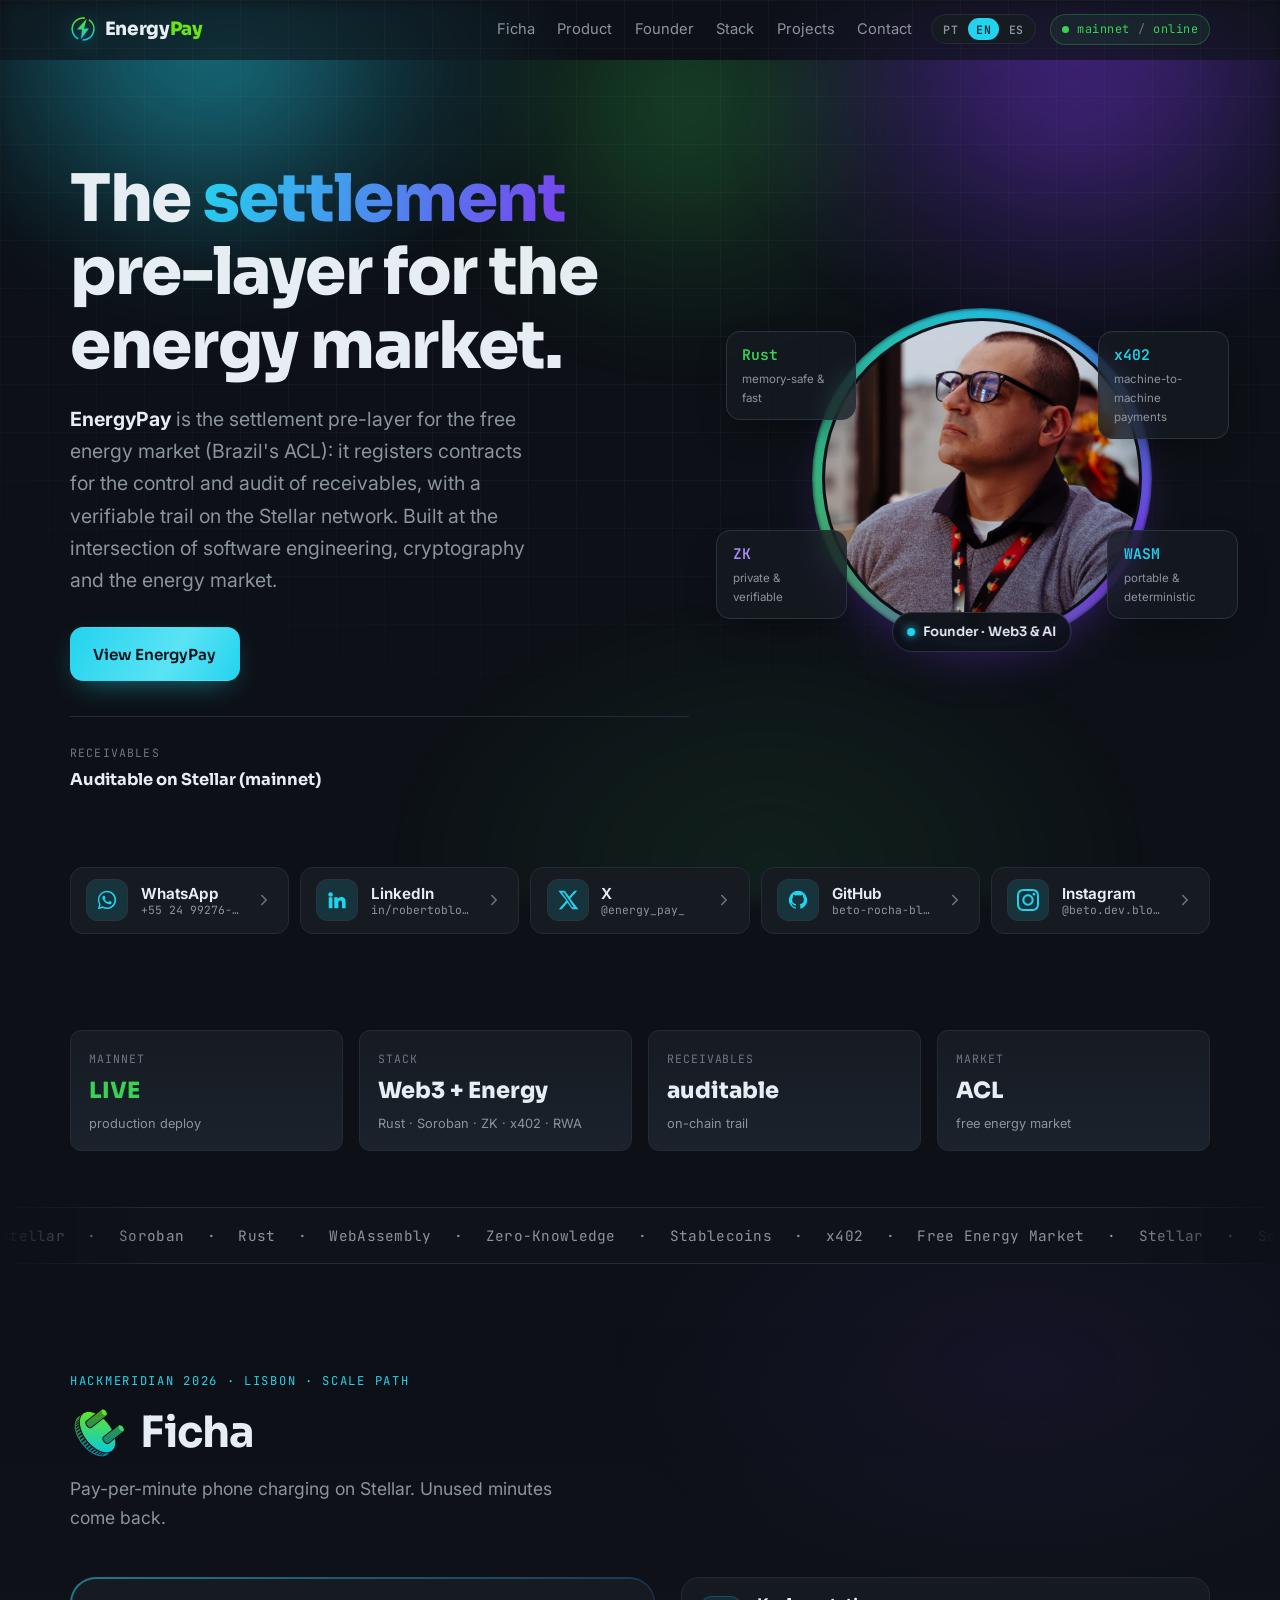
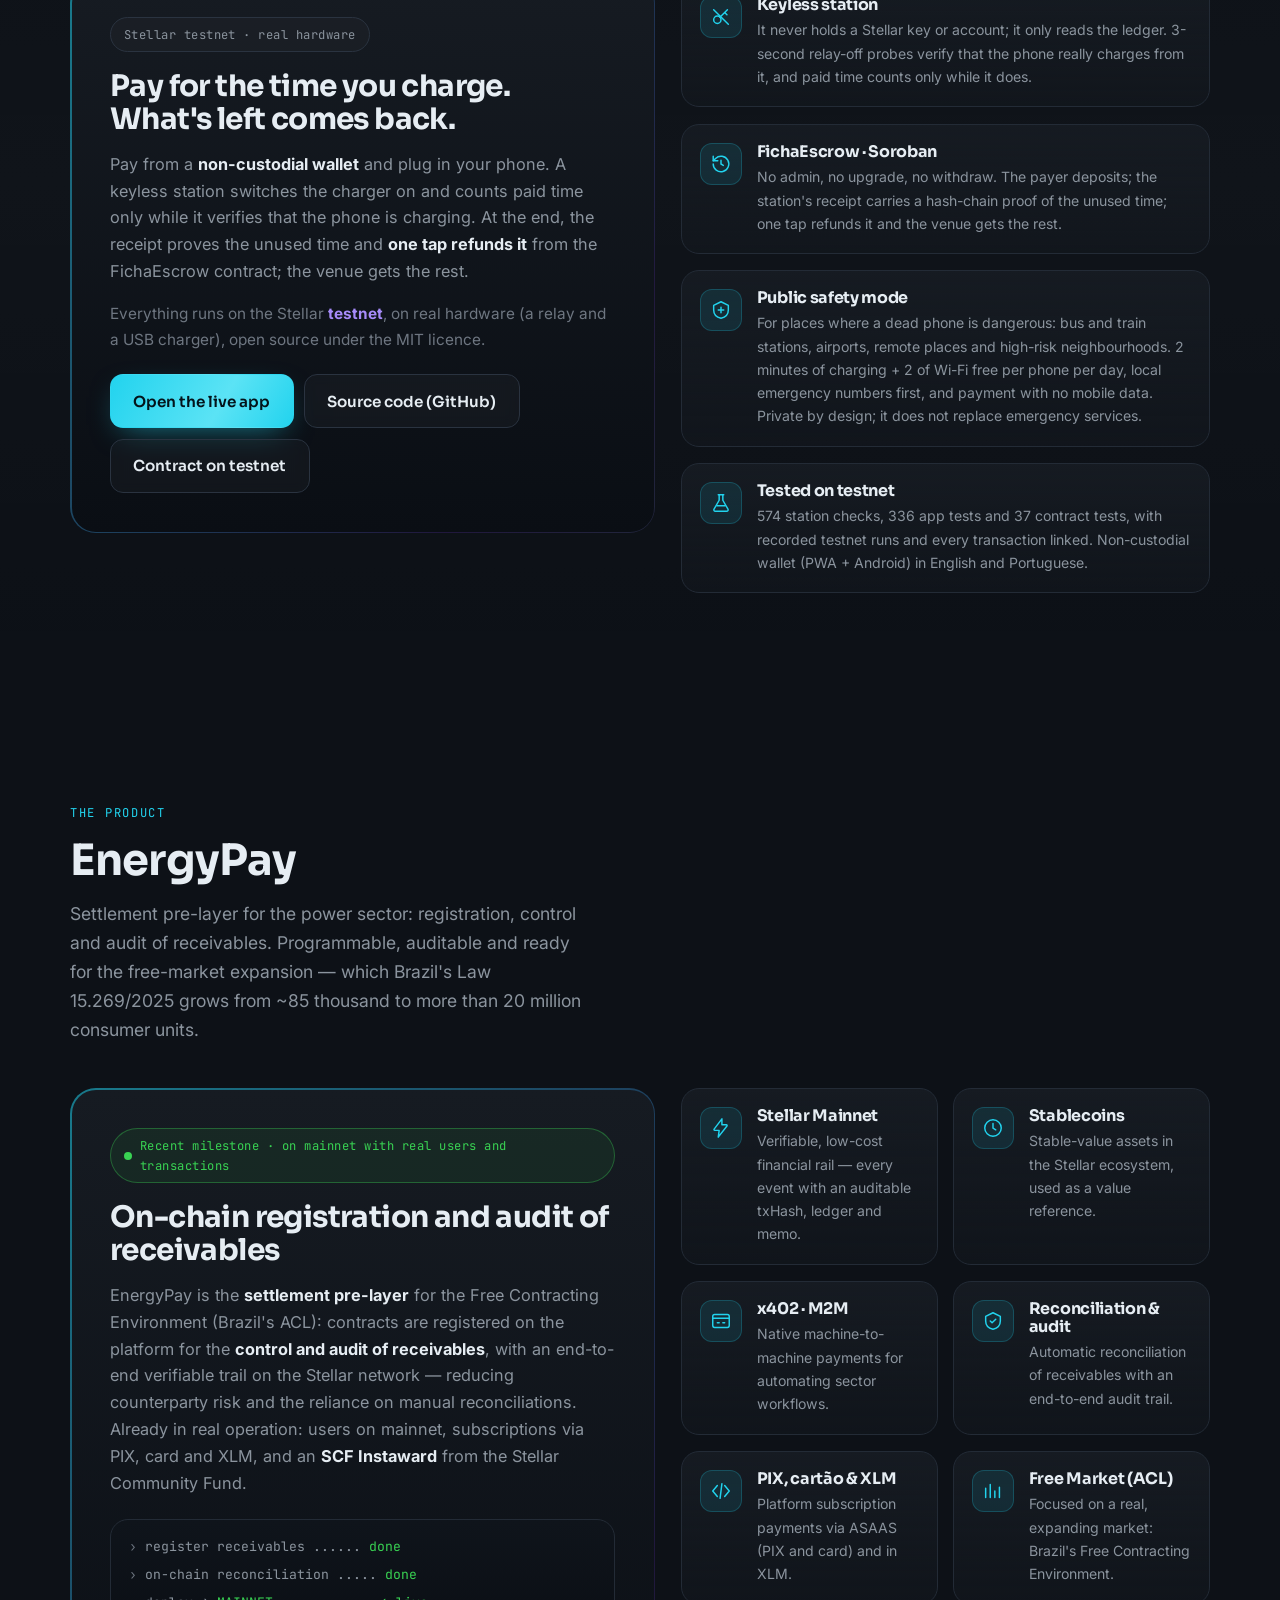
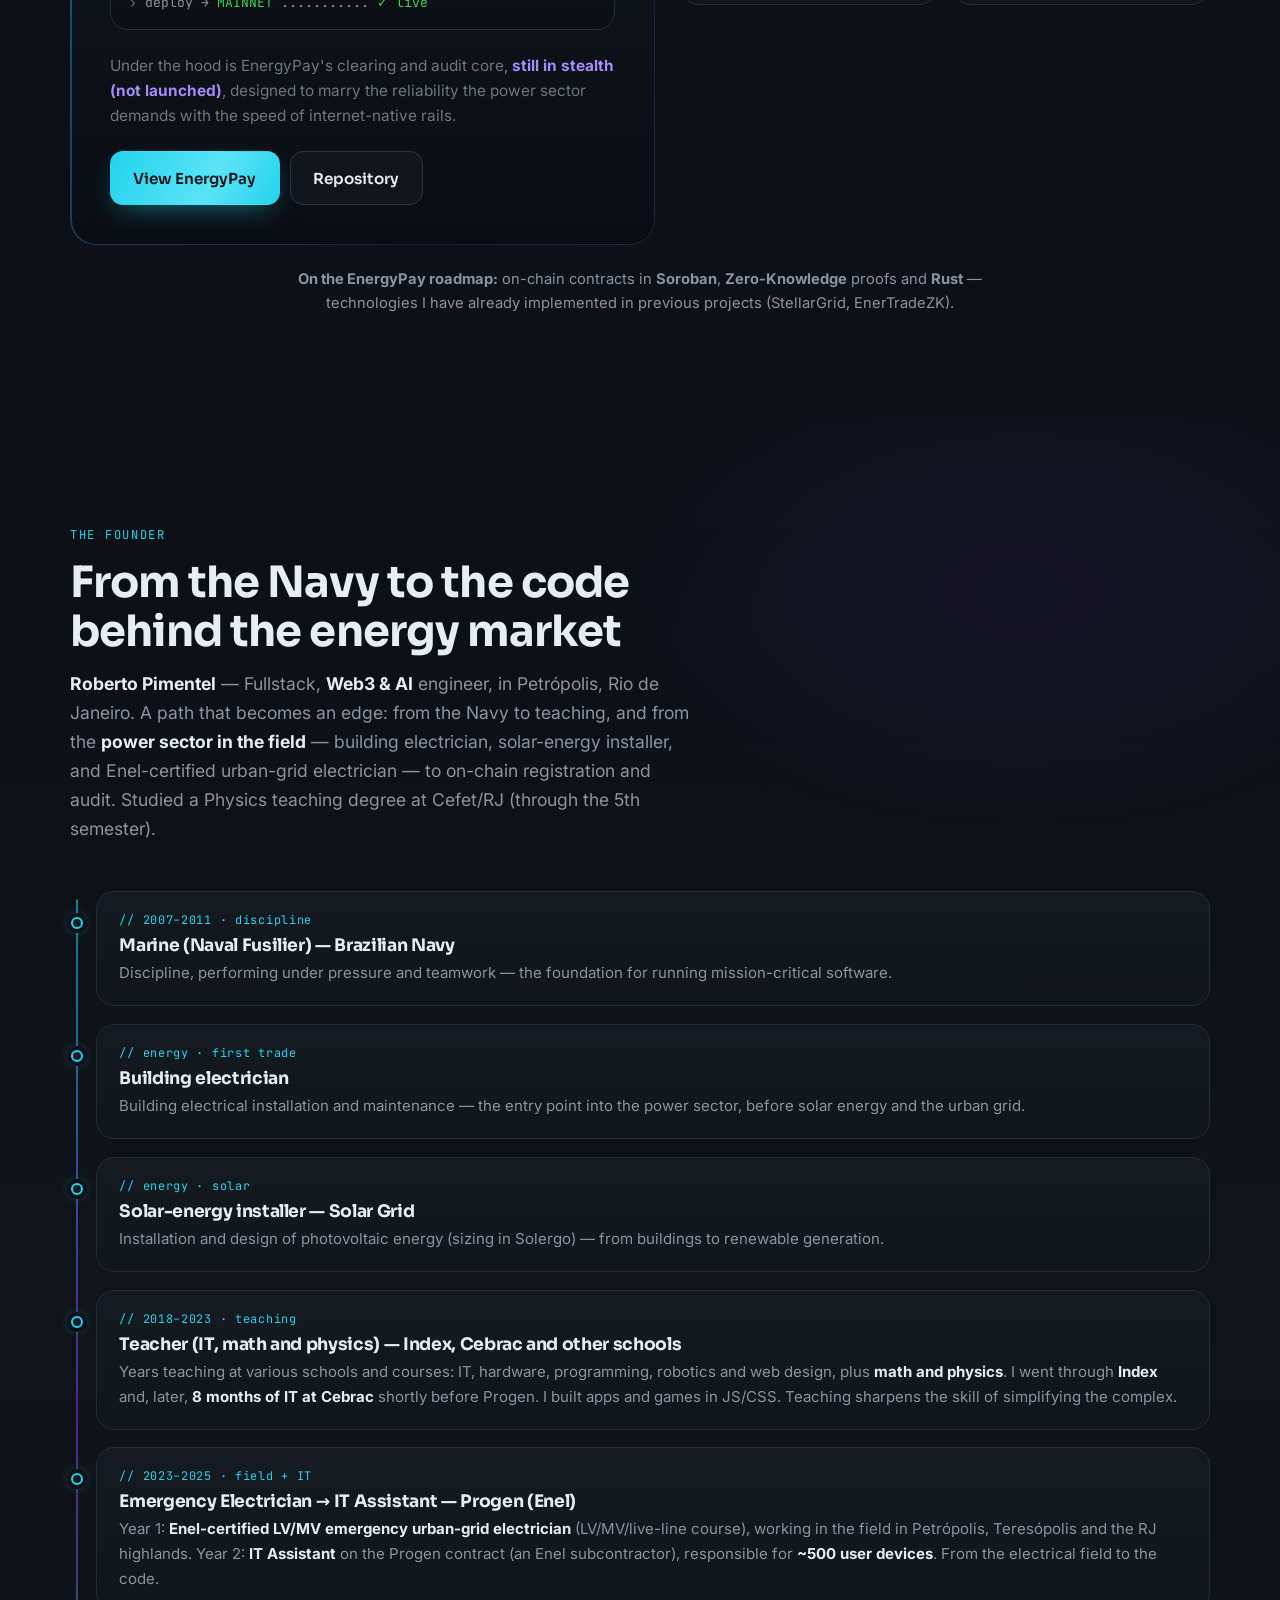
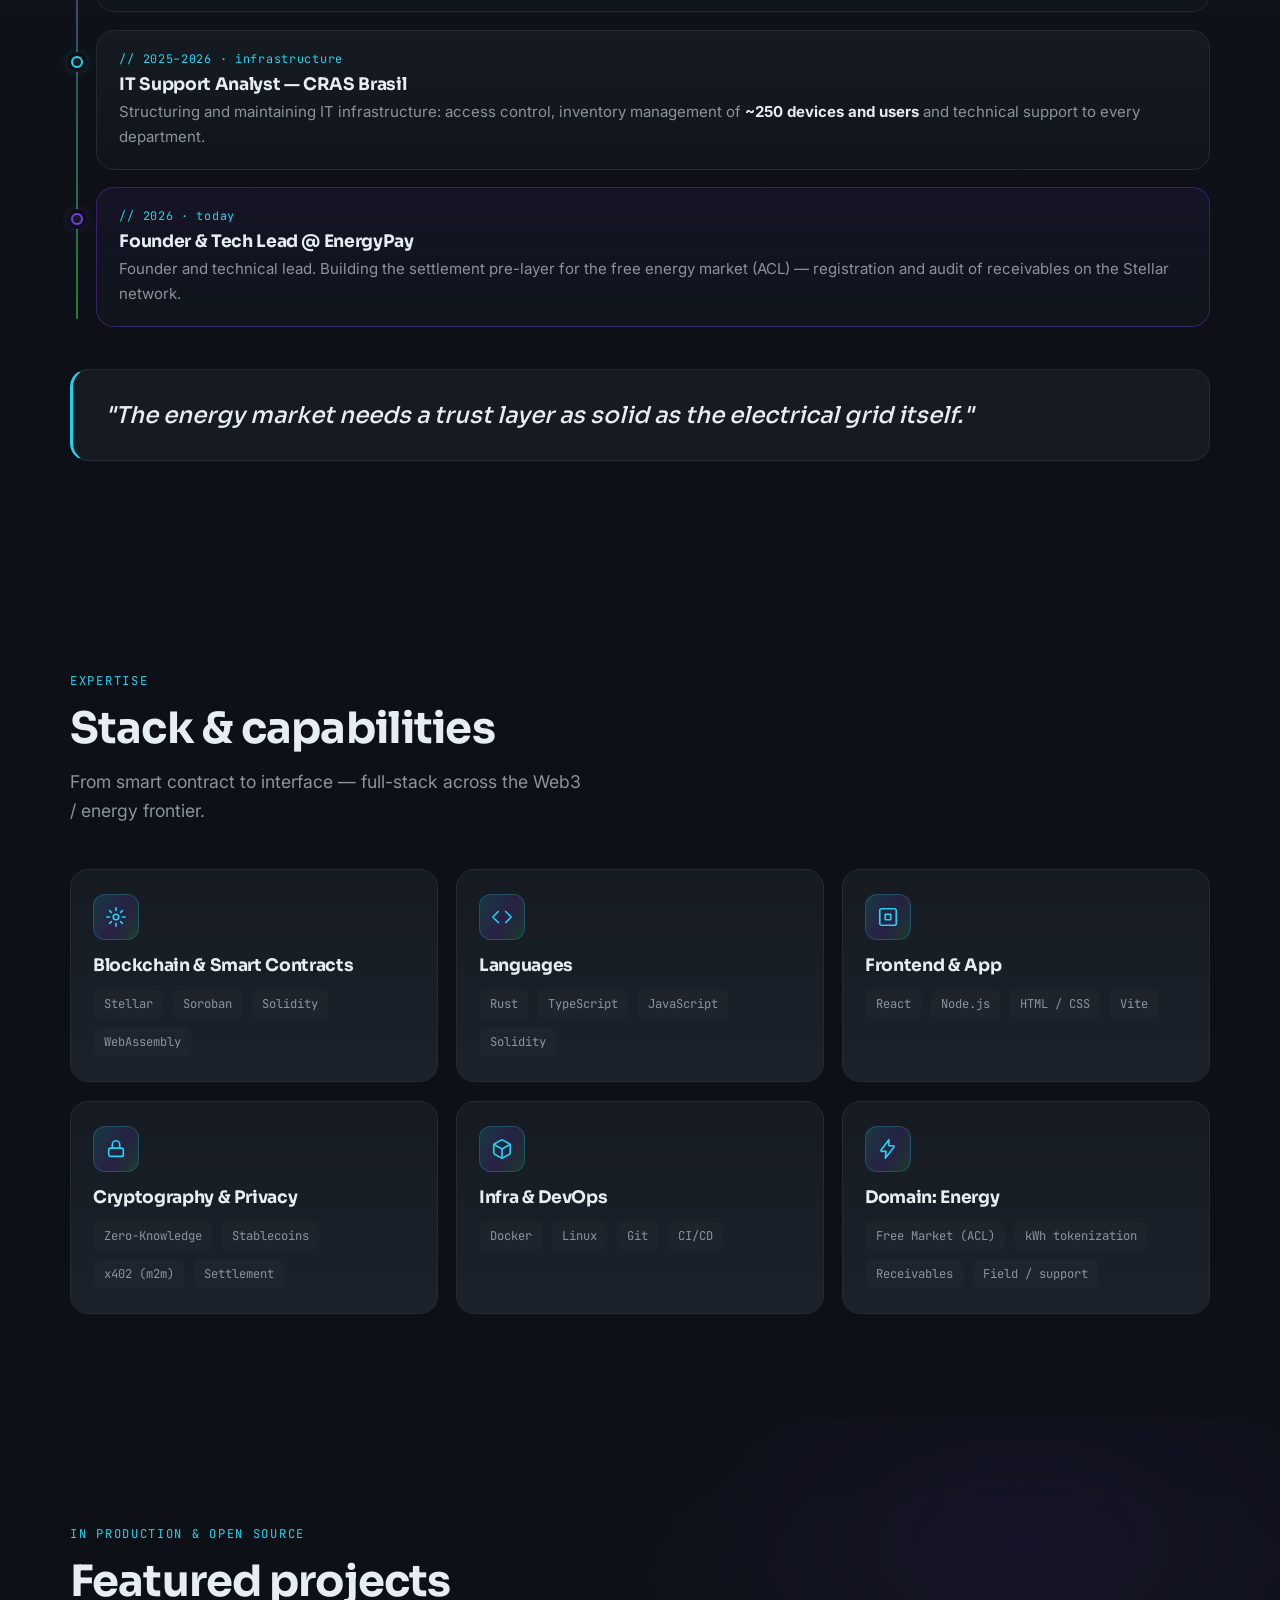
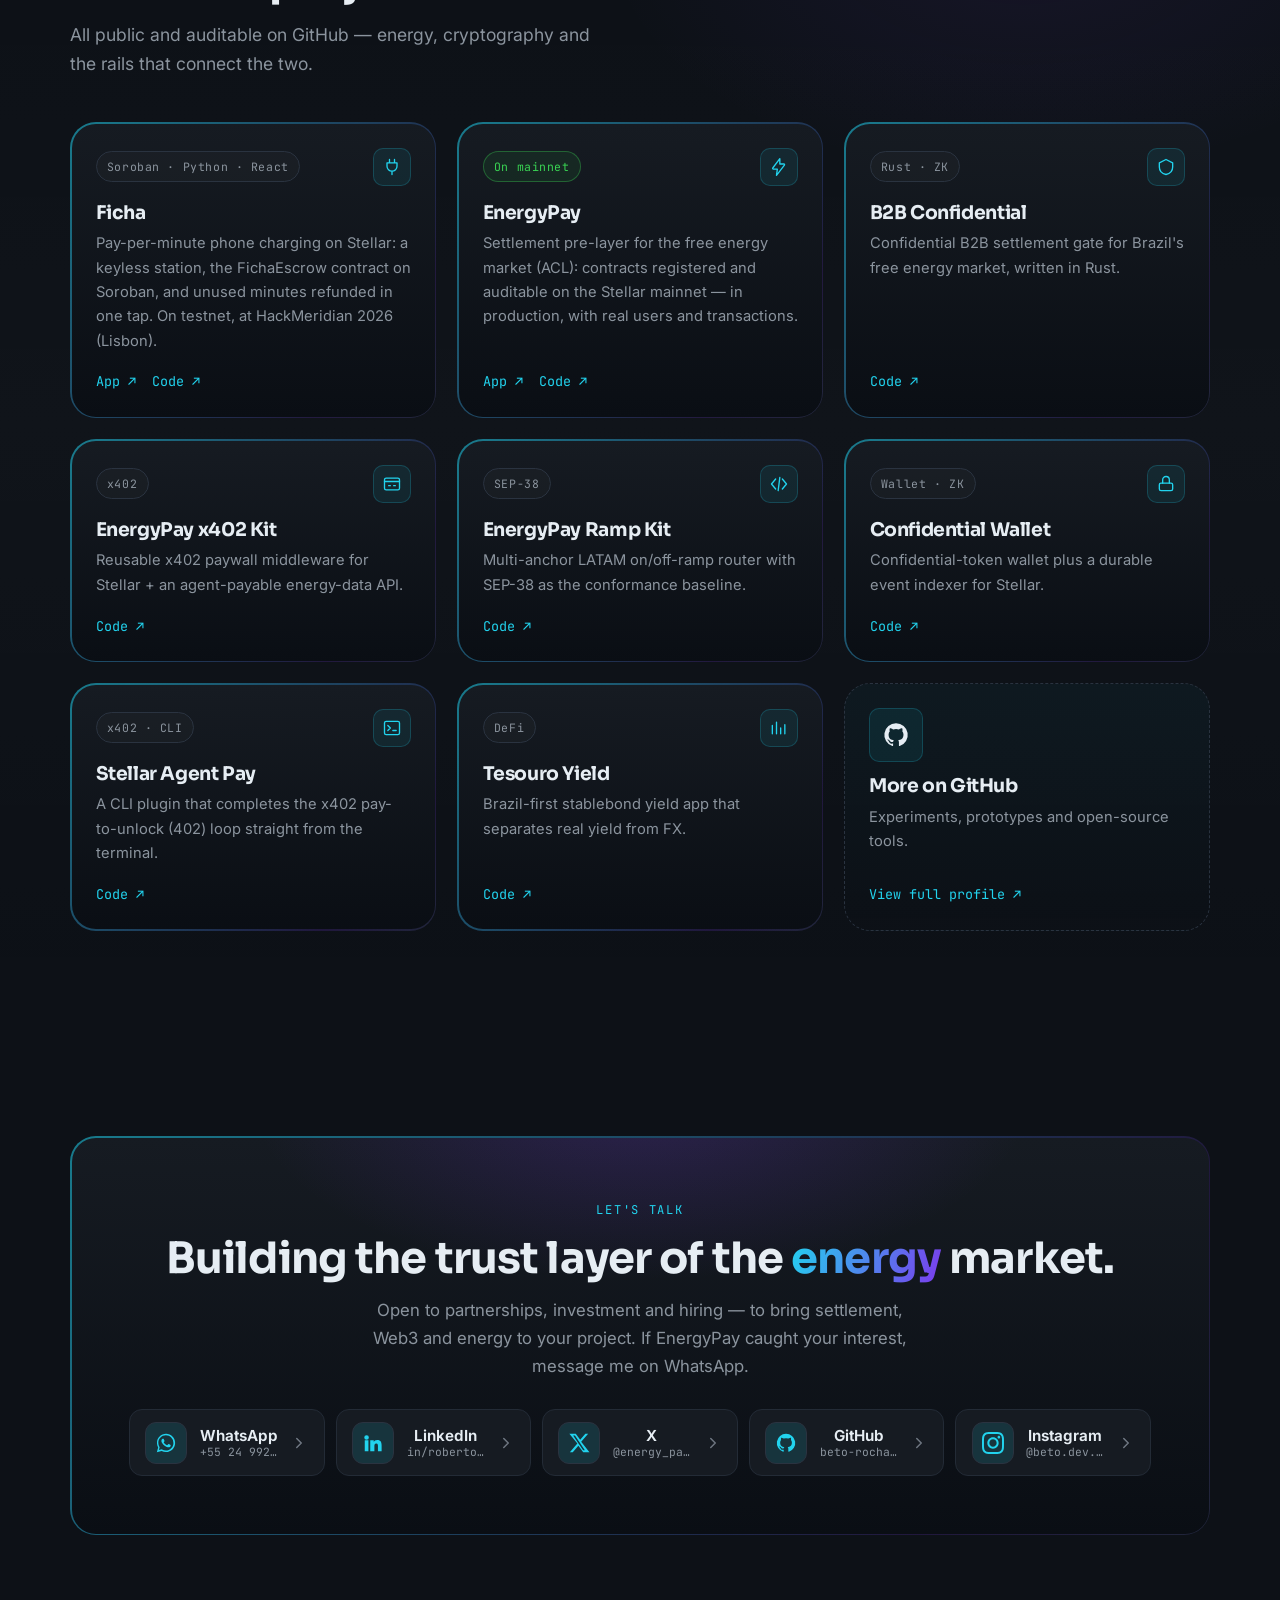
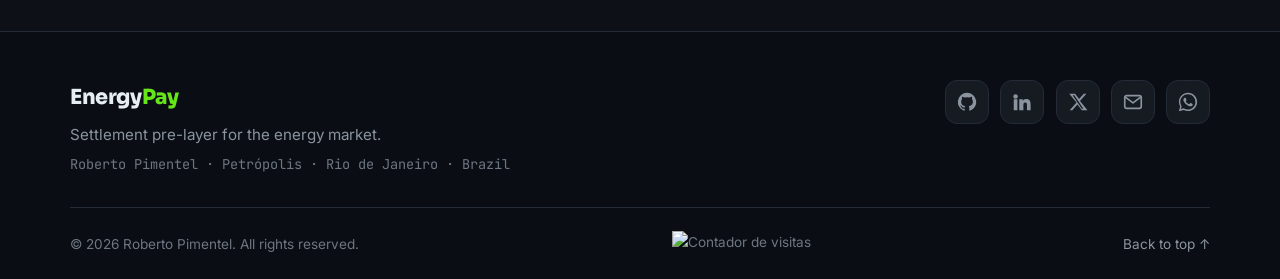
==== commit 799114c9: "portfolio: Ficha contract button reads "Contrato na testnet" The label named the explorer site, a br" ====
--- a/index.html
+++ b/index.html
@@ -309,7 +309,7 @@
               <div class="product__links">
                 <a class="btn btn--primary" href="https://ficha-stellar.vercel.app" target="_blank" rel="noopener noreferrer" data-i18n="ficha.btn.app">Abrir o app</a>
                 <a class="btn btn--ghost" href="https://github.com/beto-rocha-blockchain/ficha-stellar" target="_blank" rel="noopener noreferrer" data-i18n="ficha.btn.code">Código-fonte (GitHub)</a>
-                <a class="btn btn--ghost" href="https://stellar.expert/explorer/testnet/contract/CBRNN2W726PIWP7DLLCAOW663I2TBSMR6N7J7S4CGGUIWIXK4HYI6KYC" target="_blank" rel="noopener noreferrer" data-i18n="ficha.btn.contract">Contrato no stellar.expert</a>
+                <a class="btn btn--ghost" href="https://stellar.expert/explorer/testnet/contract/CBRNN2W726PIWP7DLLCAOW663I2TBSMR6N7J7S4CGGUIWIXK4HYI6KYC" target="_blank" rel="noopener noreferrer" data-i18n="ficha.btn.contract">Contrato na testnet</a>
                 <!-- FICHA_DECK_LINK -->
                 <!-- FICHA_VIDEO_LINK -->
               </div>
@@ -884,7 +884,7 @@
           "ficha.h": "Pague só o tempo que carregar. O que sobra volta.",
           "ficha.p": "Pague com uma <strong>carteira não custodial</strong> e conecte o celular. Uma estação sem chave liga o carregador e só conta o tempo pago enquanto confirma que o celular está carregando. No fim, o recibo prova o tempo não usado e <strong>um toque devolve esse valor</strong> pelo contrato FichaEscrow; o local recebe o resto.",
           "ficha.pmuted": "Tudo roda na <strong>testnet</strong> da Stellar, com hardware real (relé e carregador USB) e código aberto sob licença MIT.",
-          "ficha.btn.app": "Abrir o app", "ficha.btn.code": "Código-fonte (GitHub)", "ficha.btn.contract": "Contrato no stellar.expert",
+          "ficha.btn.app": "Abrir o app", "ficha.btn.code": "Código-fonte (GitHub)", "ficha.btn.contract": "Contrato na testnet",
           "ficha.f1.h": "Estação sem chave", "ficha.f1.p": "Nunca guarda chave nem conta Stellar; só lê o ledger. Desligamentos de 3 segundos no relé confirmam que o celular está mesmo carregando por ela, e o tempo pago só conta enquanto isso acontece.",
           "ficha.f2.p": "Sem admin, sem upgrade, sem saque. Quem paga deposita; o recibo da estação traz uma prova em cadeia de hashes do tempo não usado; um toque devolve esse valor e o local recebe o resto.",
           "ficha.f3.h": "Modo segurança pública", "ficha.f3.p": "Para lugares onde ficar sem bateria é perigoso: rodoviárias, estações de trem, aeroportos, lugares remotos e bairros de risco. 2 minutos de recarga + 2 de Wi-Fi grátis por celular por dia, números de emergência locais primeiro e pagamento sem dados móveis. Privacidade desde a concepção; não substitui os serviços de emergência.",
@@ -962,7 +962,7 @@
           "ficha.h": "Pay for the time you charge. What's left comes back.",
           "ficha.p": "Pay from a <strong>non-custodial wallet</strong> and plug in your phone. A keyless station switches the charger on and counts paid time only while it verifies that the phone is charging. At the end, the receipt proves the unused time and <strong>one tap refunds it</strong> from the FichaEscrow contract; the venue gets the rest.",
           "ficha.pmuted": "Everything runs on the Stellar <strong>testnet</strong>, on real hardware (a relay and a USB charger), open source under the MIT licence.",
-          "ficha.btn.app": "Open the live app", "ficha.btn.code": "Source code (GitHub)", "ficha.btn.contract": "Contract on stellar.expert",
+          "ficha.btn.app": "Open the live app", "ficha.btn.code": "Source code (GitHub)", "ficha.btn.contract": "Contract on testnet",
           "ficha.f1.h": "Keyless station", "ficha.f1.p": "It never holds a Stellar key or account; it only reads the ledger. 3-second relay-off probes verify that the phone really charges from it, and paid time counts only while it does.",
           "ficha.f2.p": "No admin, no upgrade, no withdraw. The payer deposits; the station's receipt carries a hash-chain proof of the unused time; one tap refunds it and the venue gets the rest.",
           "ficha.f3.h": "Public safety mode", "ficha.f3.p": "For places where a dead phone is dangerous: bus and train stations, airports, remote places and high-risk neighbourhoods. 2 minutes of charging + 2 of Wi-Fi free per phone per day, local emergency numbers first, and payment with no mobile data. Private by design; it does not replace emergency services.",
@@ -1040,7 +1040,7 @@
           "ficha.h": "Paga el tiempo que cargas. Lo que sobra vuelve.",
           "ficha.p": "Paga desde una <strong>billetera no custodial</strong> y conecta el celular. Una estación sin llave enciende el cargador y solo cuenta el tiempo pagado mientras verifica que el celular está cargando. Al final, el recibo prueba el tiempo no usado y <strong>un toque lo reembolsa</strong> desde el contrato FichaEscrow; el local recibe el resto.",
           "ficha.pmuted": "Todo corre en la <strong>testnet</strong> de Stellar, con hardware real (un relé y un cargador USB) y código abierto bajo licencia MIT.",
-          "ficha.btn.app": "Abrir la app", "ficha.btn.code": "Código fuente (GitHub)", "ficha.btn.contract": "Contrato en stellar.expert",
+          "ficha.btn.app": "Abrir la app", "ficha.btn.code": "Código fuente (GitHub)", "ficha.btn.contract": "Contrato en testnet",
           "ficha.f1.h": "Estación sin llave", "ficha.f1.p": "Nunca guarda una llave ni una cuenta Stellar; solo lee el ledger. Apagados de 3 segundos del relé verifican que el celular realmente carga desde ella, y el tiempo pagado solo cuenta mientras tanto.",
           "ficha.f2.p": "Sin admin, sin upgrade, sin retiro. Quien paga deposita; el recibo de la estación trae una prueba en cadena de hashes del tiempo no usado; un toque lo reembolsa y el local recibe el resto.",
           "ficha.f3.h": "Modo seguridad pública", "ficha.f3.p": "Para lugares donde quedarse sin batería es peligroso: terminales de autobús y tren, aeropuertos, lugares remotos y barrios de riesgo. 2 minutos de carga + 2 de Wi-Fi gratis por celular por día, números de emergencia locales primero y pago sin datos móviles. Privado por diseño; no reemplaza a los servicios de emergencia.",
--- a/style.css
+++ b/style.css
@@ -490,6 +490,8 @@
    ========================================================= */
 .ficha__title { display: flex; align-items: center; gap: .9rem; }
 .ficha__mark { flex: 0 0 auto; width: 56px; height: 56px; }
+/* let the grid columns shrink to the viewport instead of their longest button */
+#ficha .product > * { min-width: 0; }
 /* longer feature texts read better one per row beside the main card */
 @media (min-width: 961px) { .product__features--stack { grid-template-columns: 1fr; } }
 
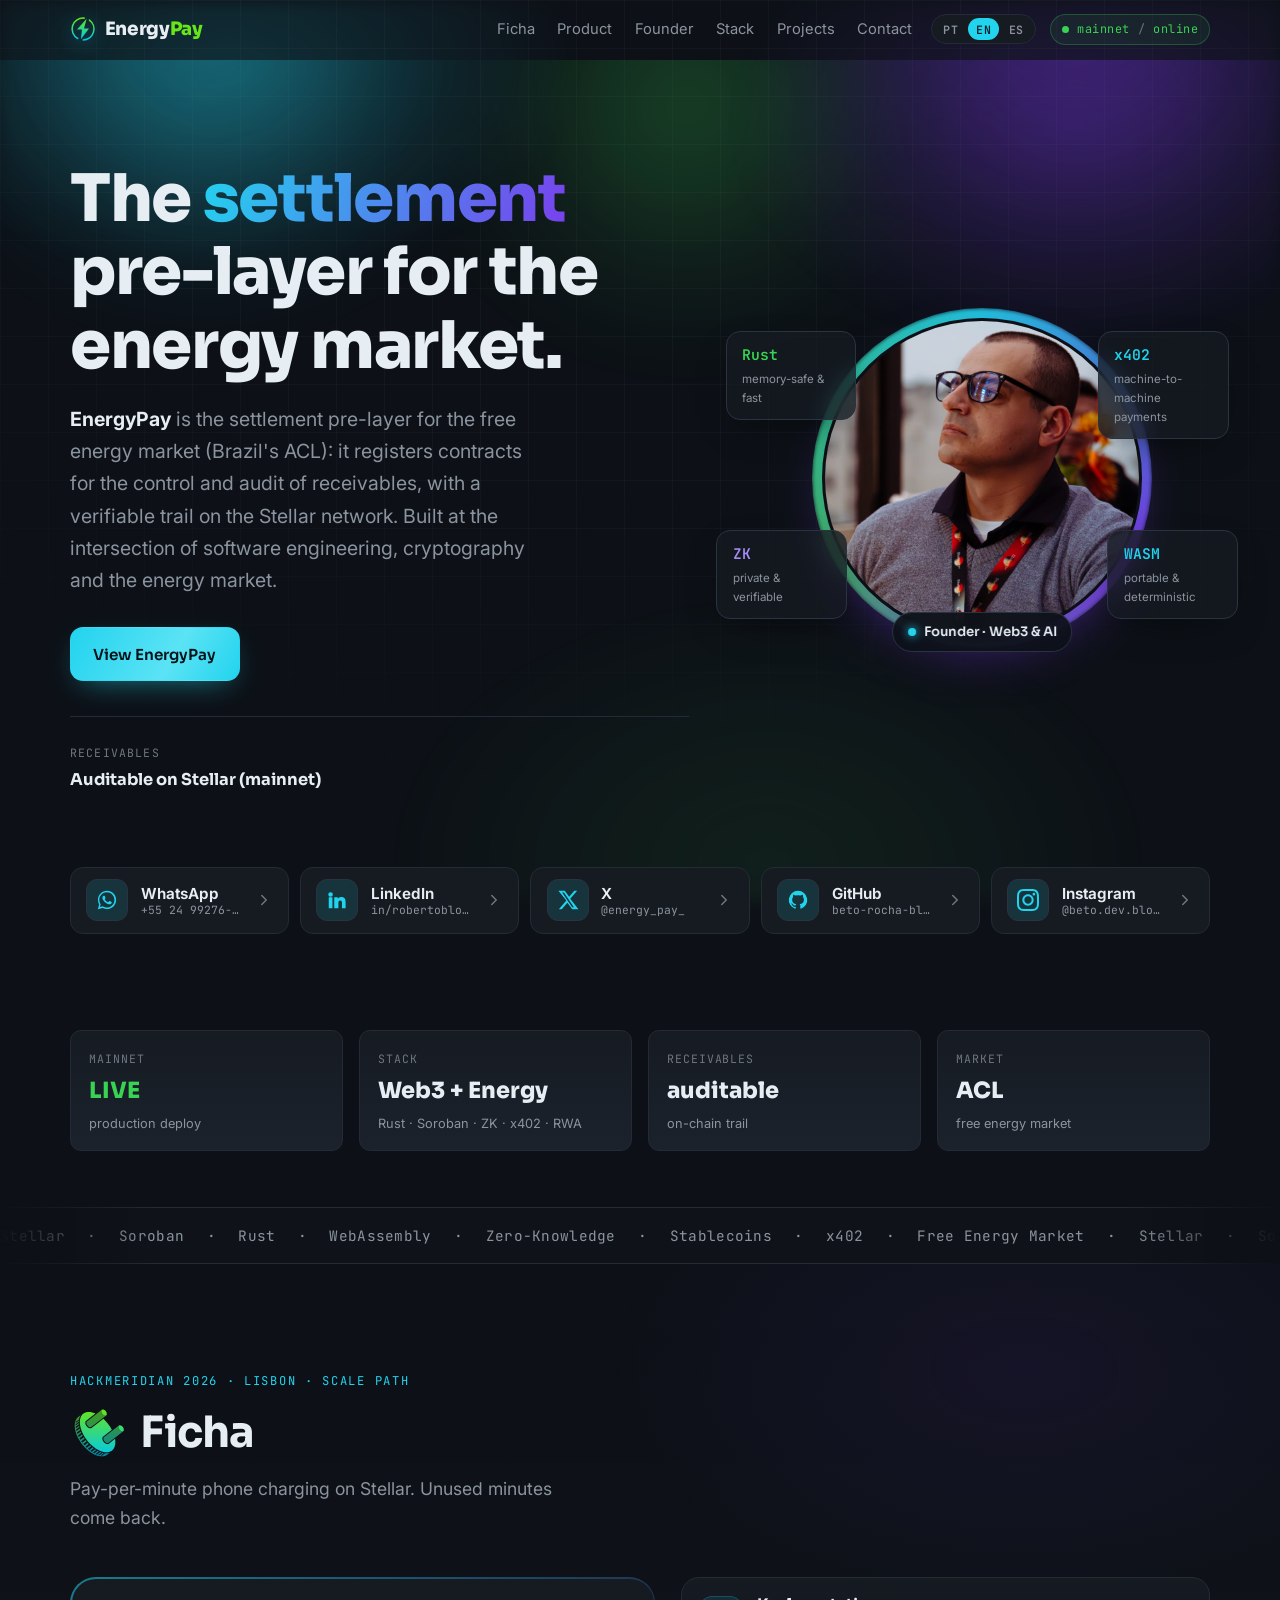
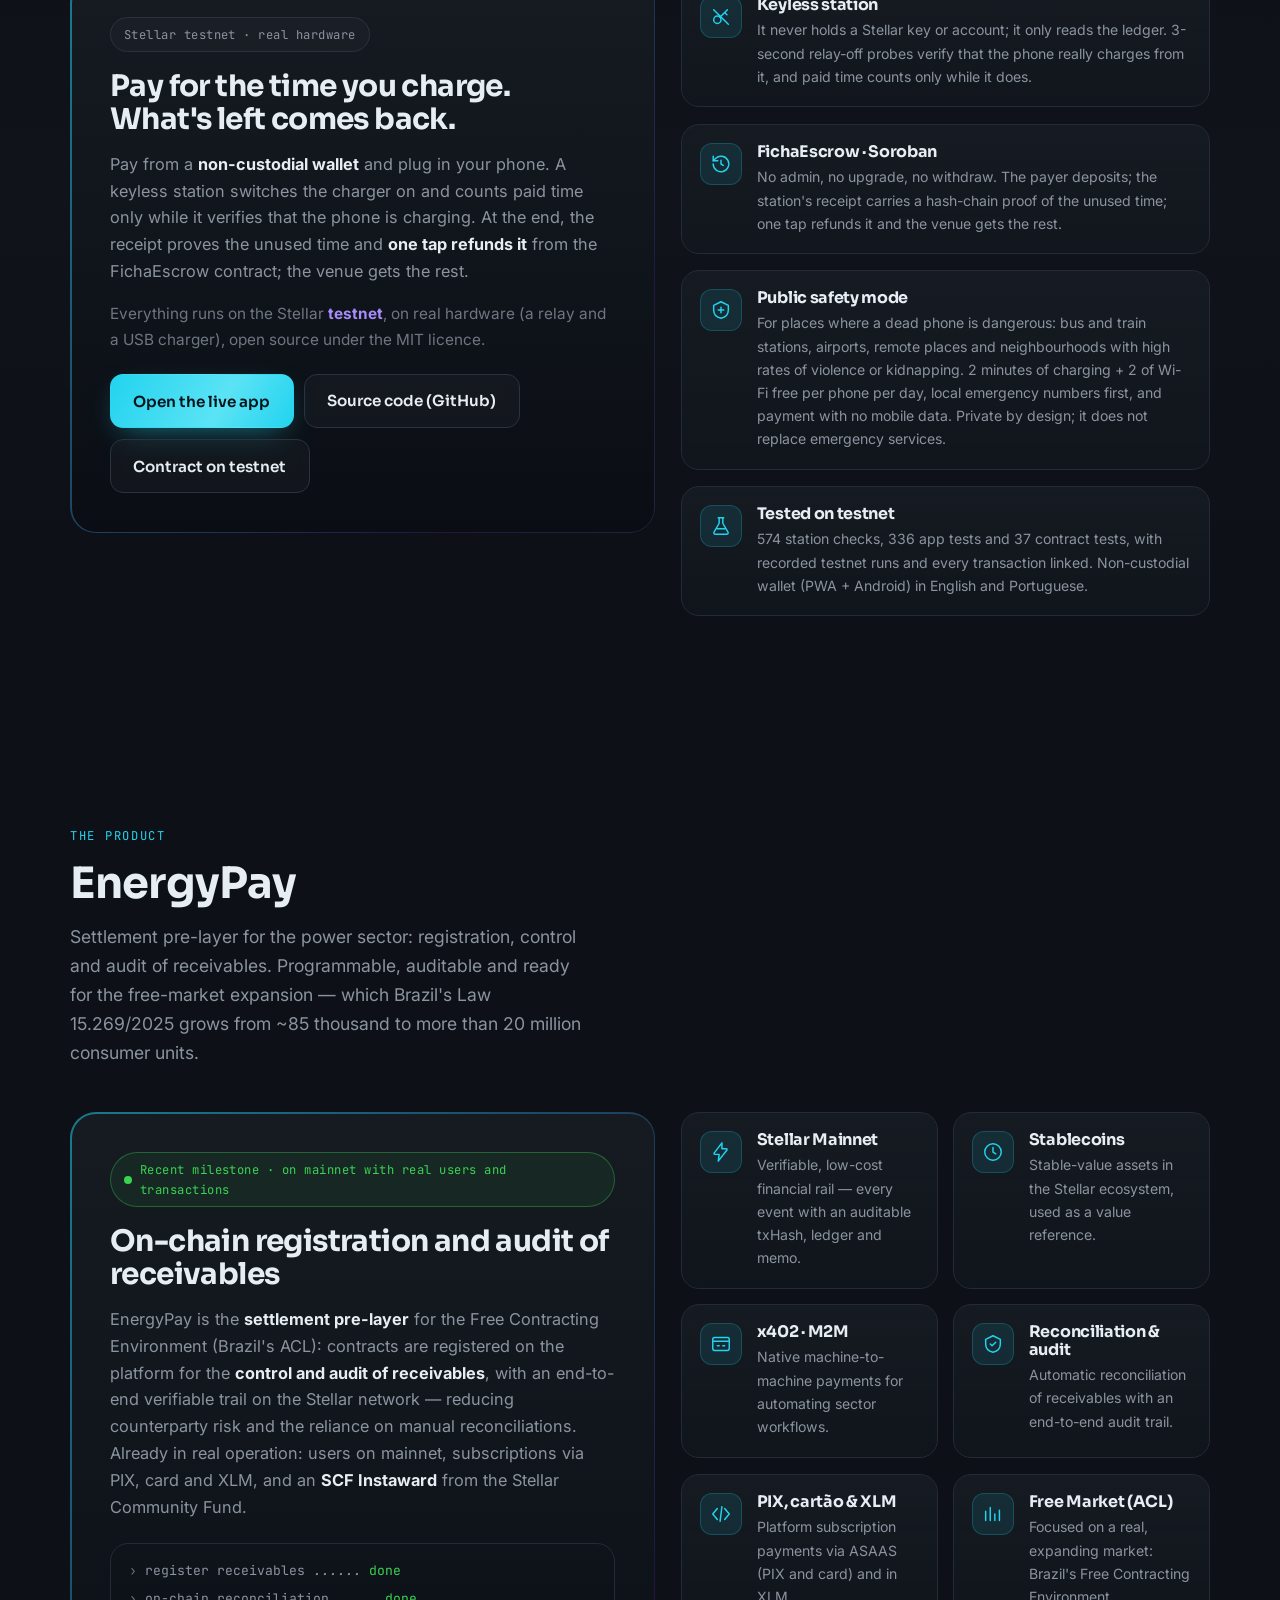
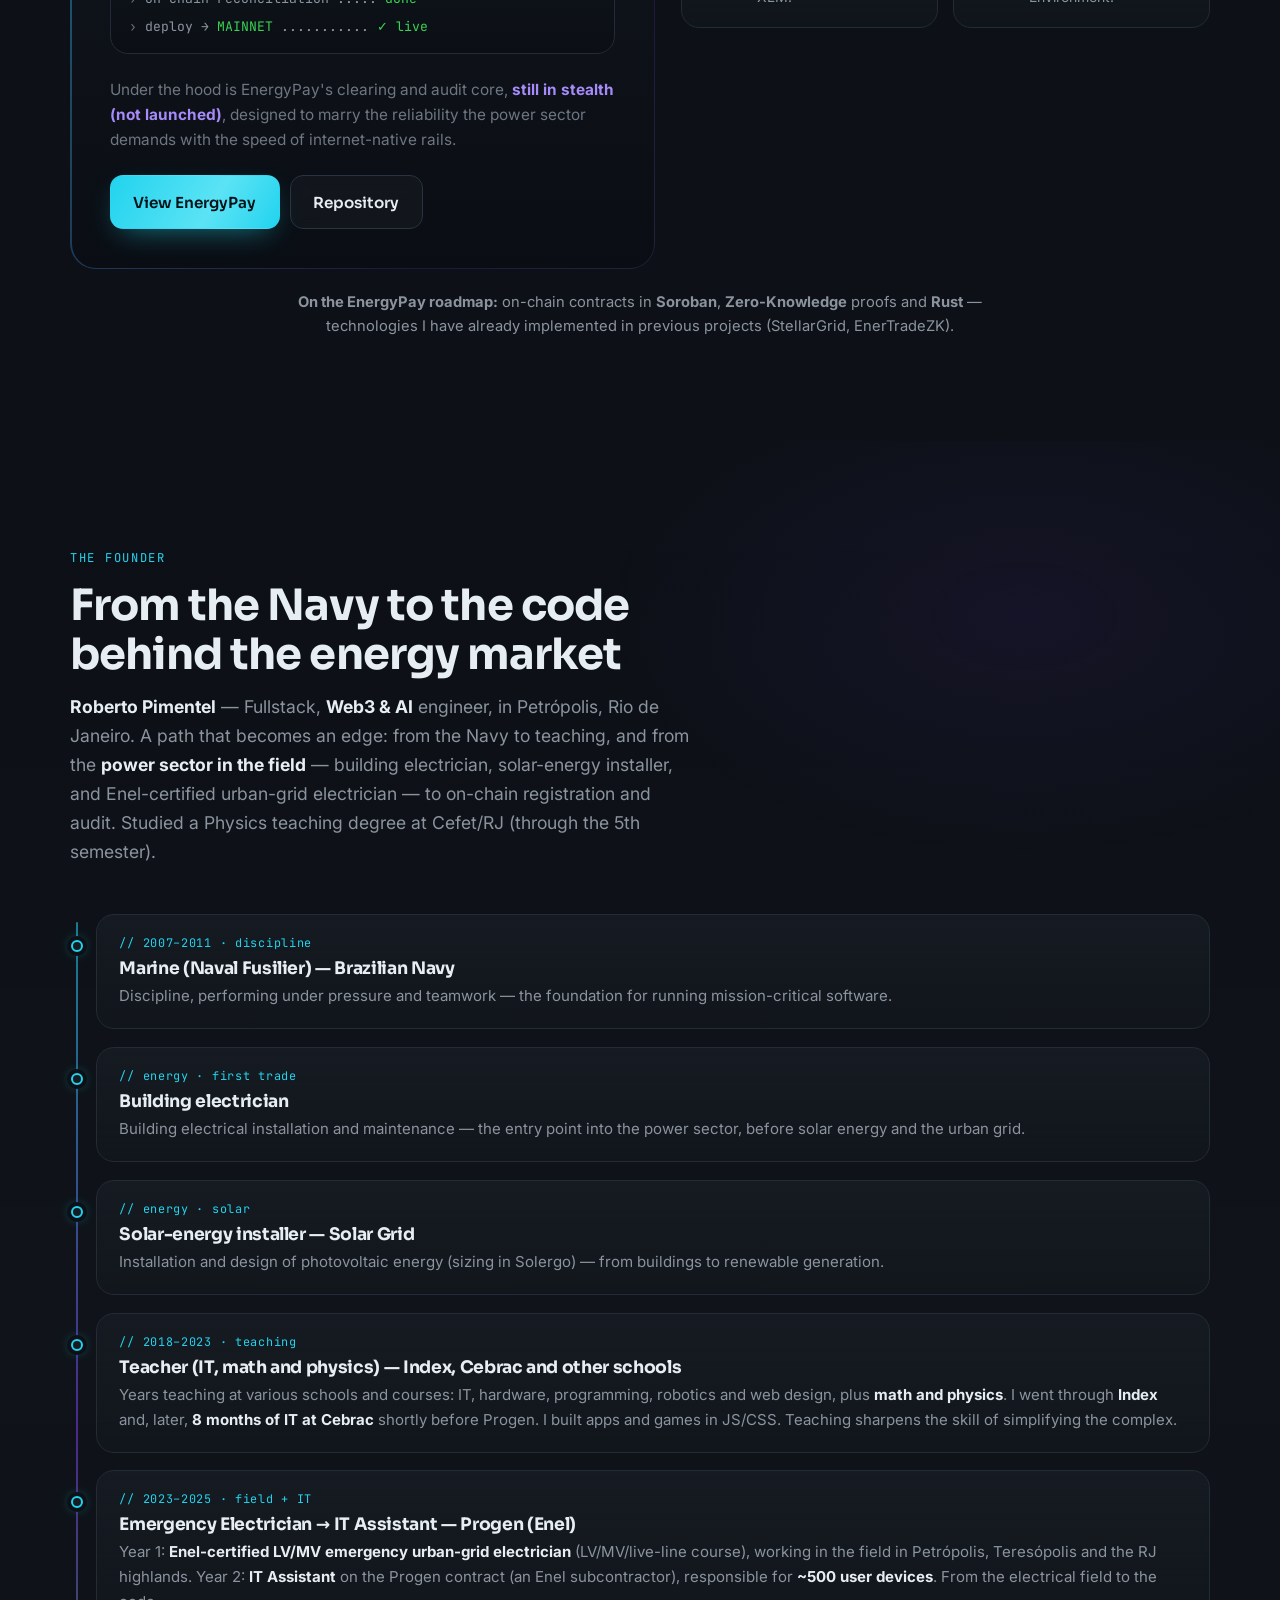
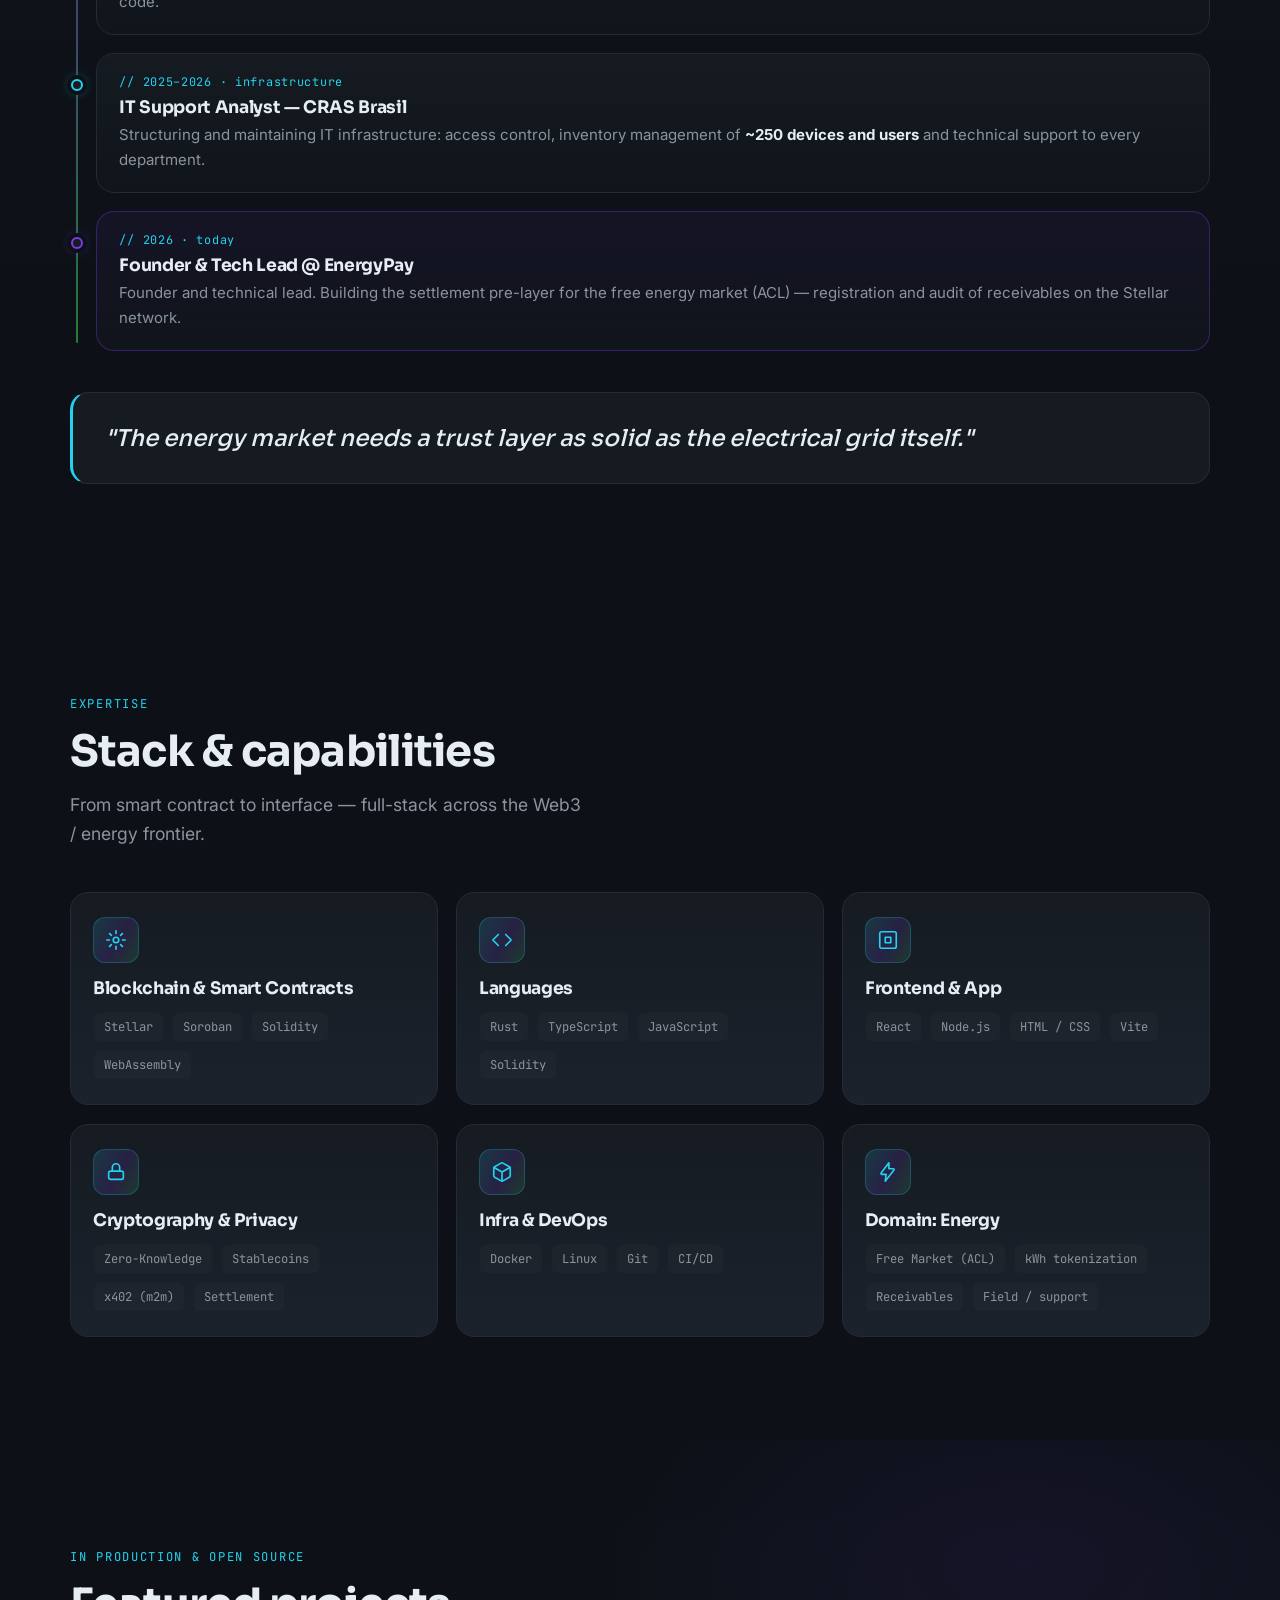
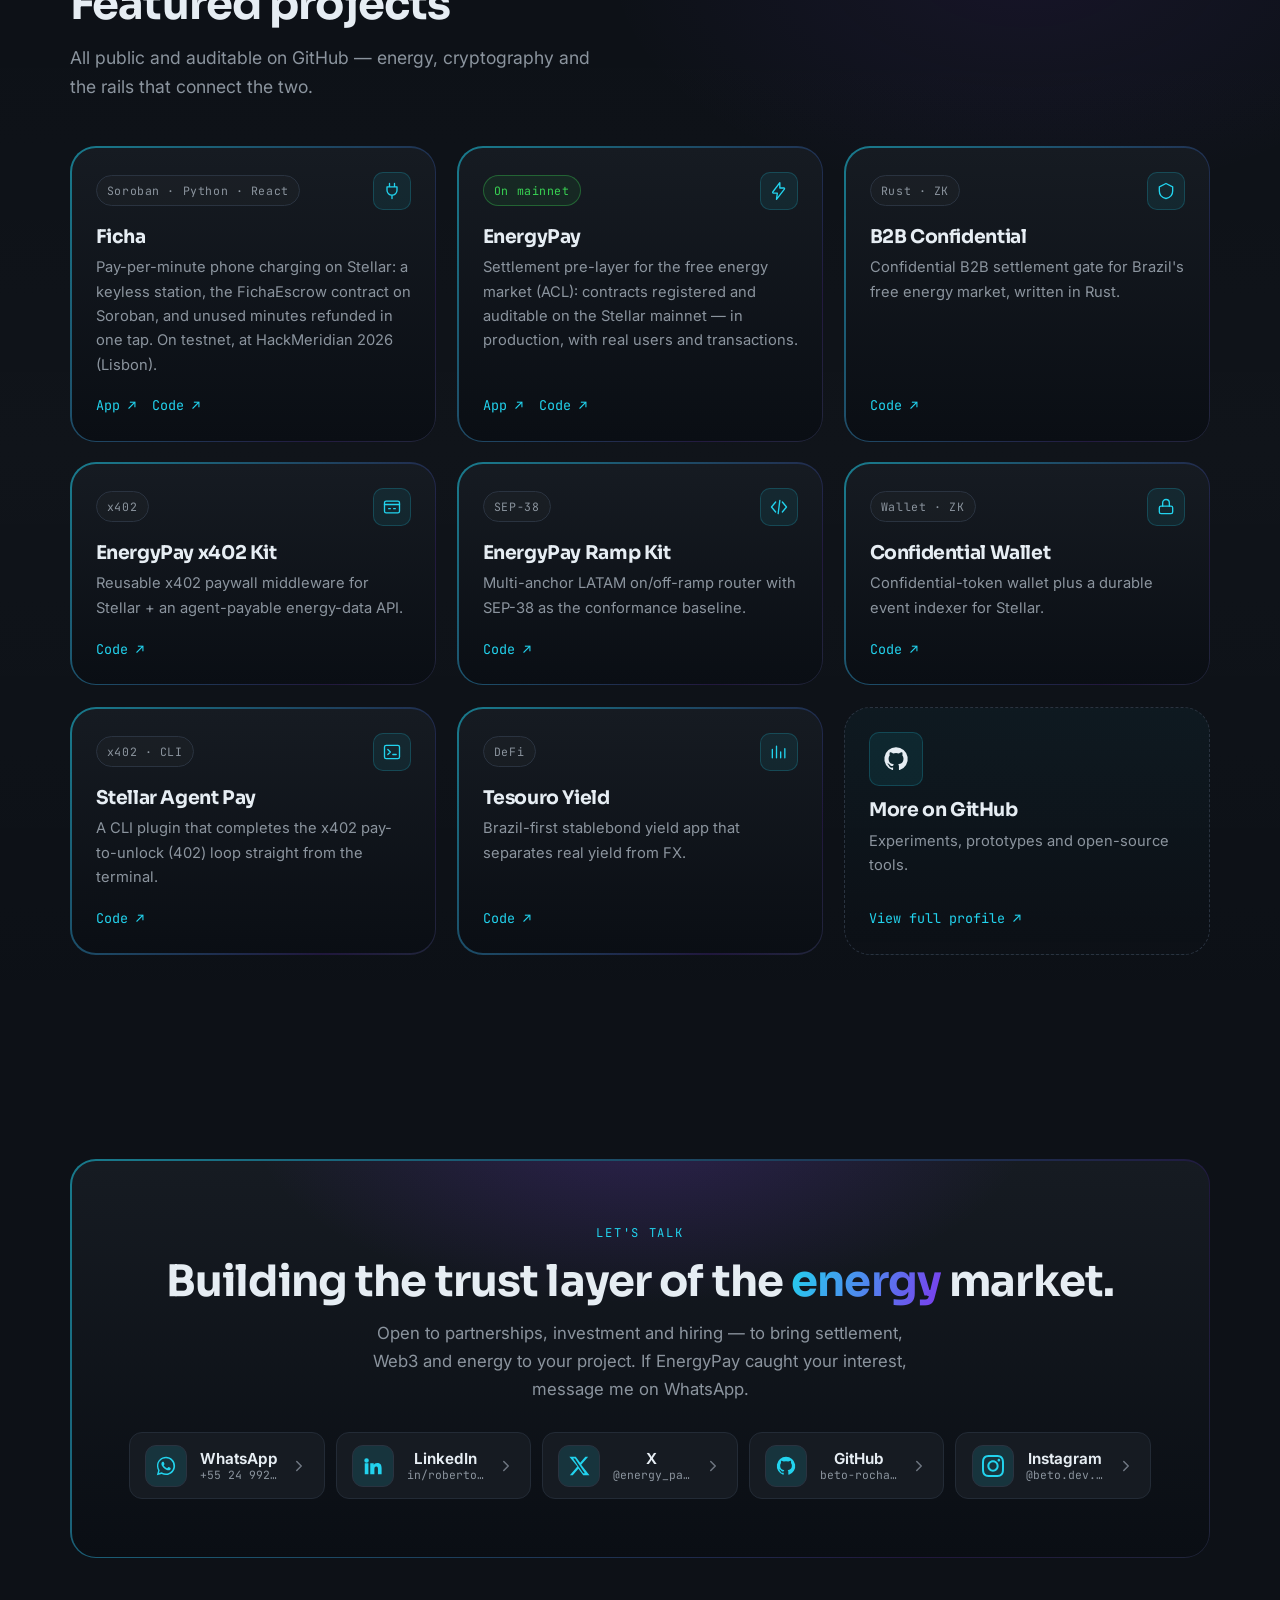
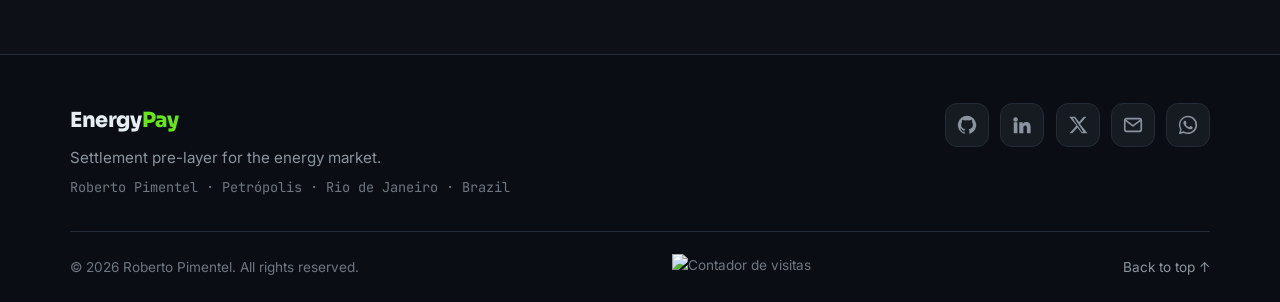
==== commit 0a766a13: "portfolio: Ficha public safety places as given (violence or kidnapping) "Bairros de risco" / "high-r" ====
--- a/index.html
+++ b/index.html
@@ -342,7 +342,7 @@
               </span>
               <div>
                 <h4 data-i18n="ficha.f3.h">Modo segurança pública</h4>
-                <p data-i18n="ficha.f3.p">Para lugares onde ficar sem bateria é perigoso: rodoviárias, estações de trem, aeroportos, lugares remotos e bairros de risco. 2 minutos de recarga + 2 de Wi-Fi grátis por celular por dia, números de emergência locais primeiro e pagamento sem dados móveis. Privacidade desde a concepção; não substitui os serviços de emergência.</p>
+                <p data-i18n="ficha.f3.p">Para lugares onde ficar sem bateria é perigoso: rodoviárias, estações de trem, aeroportos, lugares remotos e bairros com altos índices de violência ou sequestro. 2 minutos de recarga + 2 de Wi-Fi grátis por celular por dia, números de emergência locais primeiro e pagamento sem dados móveis. Privacidade desde a concepção; não substitui os serviços de emergência.</p>
               </div>
             </li>
             <li class="feature reveal">
@@ -887,7 +887,7 @@
           "ficha.btn.app": "Abrir o app", "ficha.btn.code": "Código-fonte (GitHub)", "ficha.btn.contract": "Contrato na testnet",
           "ficha.f1.h": "Estação sem chave", "ficha.f1.p": "Nunca guarda chave nem conta Stellar; só lê o ledger. Desligamentos de 3 segundos no relé confirmam que o celular está mesmo carregando por ela, e o tempo pago só conta enquanto isso acontece.",
           "ficha.f2.p": "Sem admin, sem upgrade, sem saque. Quem paga deposita; o recibo da estação traz uma prova em cadeia de hashes do tempo não usado; um toque devolve esse valor e o local recebe o resto.",
-          "ficha.f3.h": "Modo segurança pública", "ficha.f3.p": "Para lugares onde ficar sem bateria é perigoso: rodoviárias, estações de trem, aeroportos, lugares remotos e bairros de risco. 2 minutos de recarga + 2 de Wi-Fi grátis por celular por dia, números de emergência locais primeiro e pagamento sem dados móveis. Privacidade desde a concepção; não substitui os serviços de emergência.",
+          "ficha.f3.h": "Modo segurança pública", "ficha.f3.p": "Para lugares onde ficar sem bateria é perigoso: rodoviárias, estações de trem, aeroportos, lugares remotos e bairros com altos índices de violência ou sequestro. 2 minutos de recarga + 2 de Wi-Fi grátis por celular por dia, números de emergência locais primeiro e pagamento sem dados móveis. Privacidade desde a concepção; não substitui os serviços de emergência.",
           "ficha.f4.h": "Testado na testnet", "ficha.f4.p": "574 verificações da estação, 336 testes do app e 37 do contrato, com execuções gravadas na testnet e cada transação com link. Carteira não custodial (PWA + Android) em inglês e português.",
           "ep.kicker": "O produto",
           "ep.sub": "Pré-camada de liquidação para o setor elétrico: registro, controle e auditoria de recebíveis. Programável, auditável e pronta para a expansão do mercado livre — que a Lei 15.269/2025 leva de ~85 mil para mais de 20 milhões de unidades consumidoras.",
@@ -965,7 +965,7 @@
           "ficha.btn.app": "Open the live app", "ficha.btn.code": "Source code (GitHub)", "ficha.btn.contract": "Contract on testnet",
           "ficha.f1.h": "Keyless station", "ficha.f1.p": "It never holds a Stellar key or account; it only reads the ledger. 3-second relay-off probes verify that the phone really charges from it, and paid time counts only while it does.",
           "ficha.f2.p": "No admin, no upgrade, no withdraw. The payer deposits; the station's receipt carries a hash-chain proof of the unused time; one tap refunds it and the venue gets the rest.",
-          "ficha.f3.h": "Public safety mode", "ficha.f3.p": "For places where a dead phone is dangerous: bus and train stations, airports, remote places and high-risk neighbourhoods. 2 minutes of charging + 2 of Wi-Fi free per phone per day, local emergency numbers first, and payment with no mobile data. Private by design; it does not replace emergency services.",
+          "ficha.f3.h": "Public safety mode", "ficha.f3.p": "For places where a dead phone is dangerous: bus and train stations, airports, remote places and neighbourhoods with high rates of violence or kidnapping. 2 minutes of charging + 2 of Wi-Fi free per phone per day, local emergency numbers first, and payment with no mobile data. Private by design; it does not replace emergency services.",
           "ficha.f4.h": "Tested on testnet", "ficha.f4.p": "574 station checks, 336 app tests and 37 contract tests, with recorded testnet runs and every transaction linked. Non-custodial wallet (PWA + Android) in English and Portuguese.",
           "ep.kicker": "The product",
           "ep.sub": "Settlement pre-layer for the power sector: registration, control and audit of receivables. Programmable, auditable and ready for the free-market expansion — which Brazil's Law 15.269/2025 grows from ~85 thousand to more than 20 million consumer units.",
@@ -1043,7 +1043,7 @@
           "ficha.btn.app": "Abrir la app", "ficha.btn.code": "Código fuente (GitHub)", "ficha.btn.contract": "Contrato en testnet",
           "ficha.f1.h": "Estación sin llave", "ficha.f1.p": "Nunca guarda una llave ni una cuenta Stellar; solo lee el ledger. Apagados de 3 segundos del relé verifican que el celular realmente carga desde ella, y el tiempo pagado solo cuenta mientras tanto.",
           "ficha.f2.p": "Sin admin, sin upgrade, sin retiro. Quien paga deposita; el recibo de la estación trae una prueba en cadena de hashes del tiempo no usado; un toque lo reembolsa y el local recibe el resto.",
-          "ficha.f3.h": "Modo seguridad pública", "ficha.f3.p": "Para lugares donde quedarse sin batería es peligroso: terminales de autobús y tren, aeropuertos, lugares remotos y barrios de riesgo. 2 minutos de carga + 2 de Wi-Fi gratis por celular por día, números de emergencia locales primero y pago sin datos móviles. Privado por diseño; no reemplaza a los servicios de emergencia.",
+          "ficha.f3.h": "Modo seguridad pública", "ficha.f3.p": "Para lugares donde quedarse sin batería es peligroso: terminales de autobús y tren, aeropuertos, lugares remotos y barrios con altos índices de violencia o secuestro. 2 minutos de carga + 2 de Wi-Fi gratis por celular por día, números de emergencia locales primero y pago sin datos móviles. Privado por diseño; no reemplaza a los servicios de emergencia.",
           "ficha.f4.h": "Probado en testnet", "ficha.f4.p": "574 verificaciones de la estación, 336 pruebas de la app y 37 del contrato, con ejecuciones grabadas en testnet y cada transacción enlazada. Billetera no custodial (PWA + Android) en inglés y portugués.",
           "ep.kicker": "El producto",
           "ep.sub": "Precapa de liquidación para el sector eléctrico: registro, control y auditoría de cuentas por cobrar. Programable, auditable y lista para la expansión del mercado libre — que la Ley 15.269/2025 de Brasil lleva de ~85 mil a más de 20 millones de unidades consumidoras.",
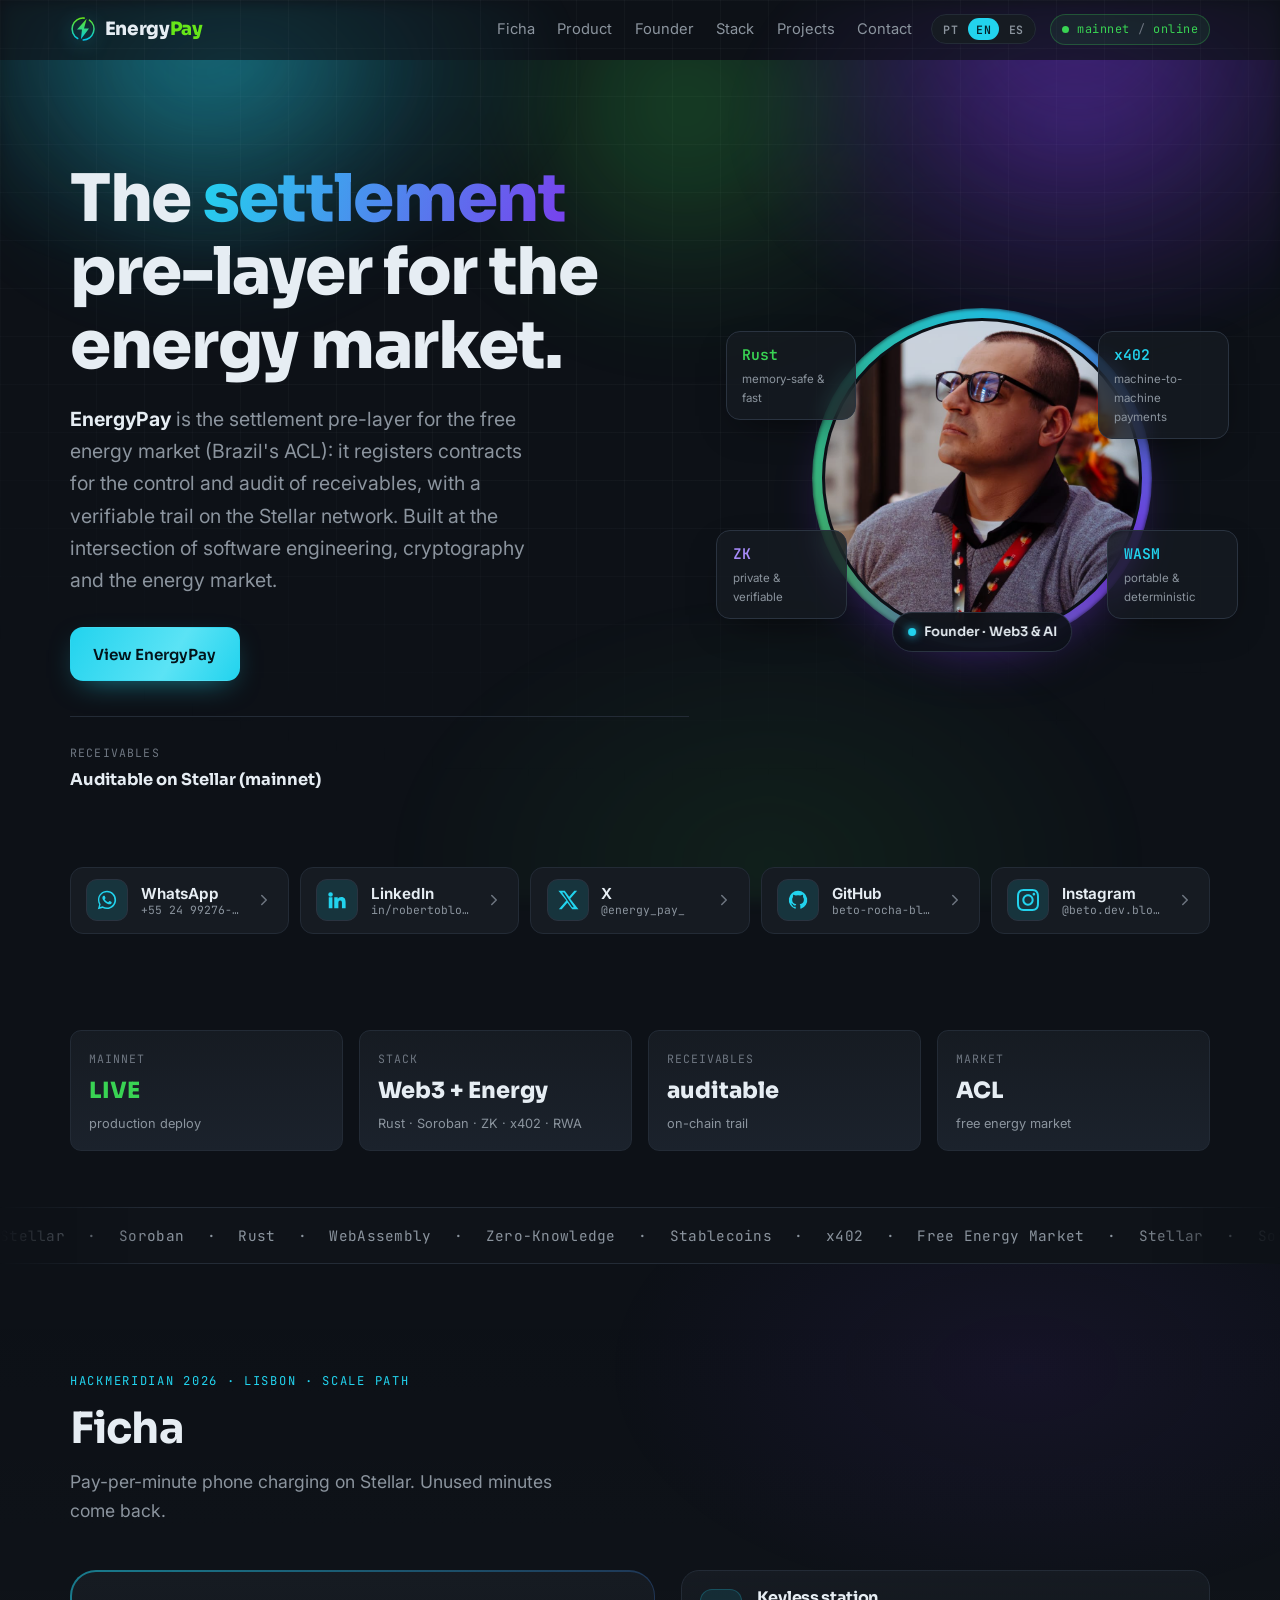
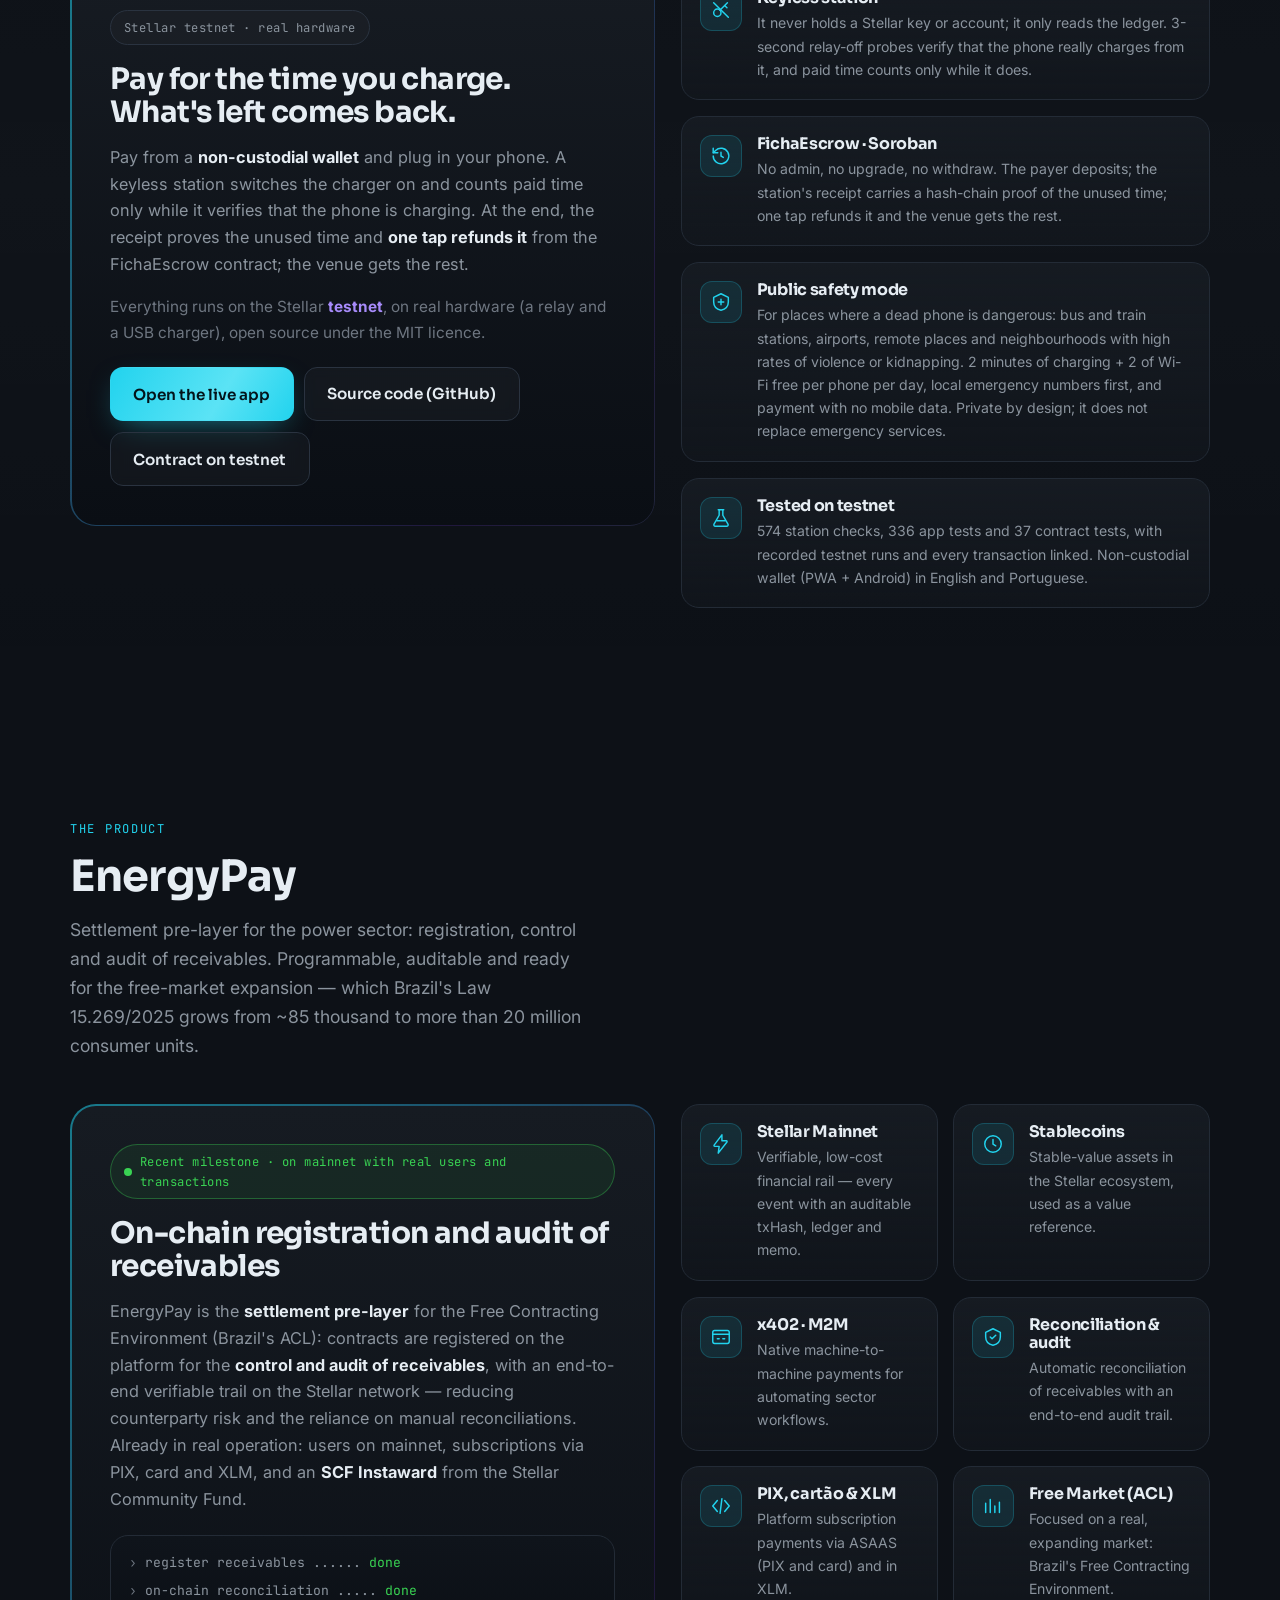
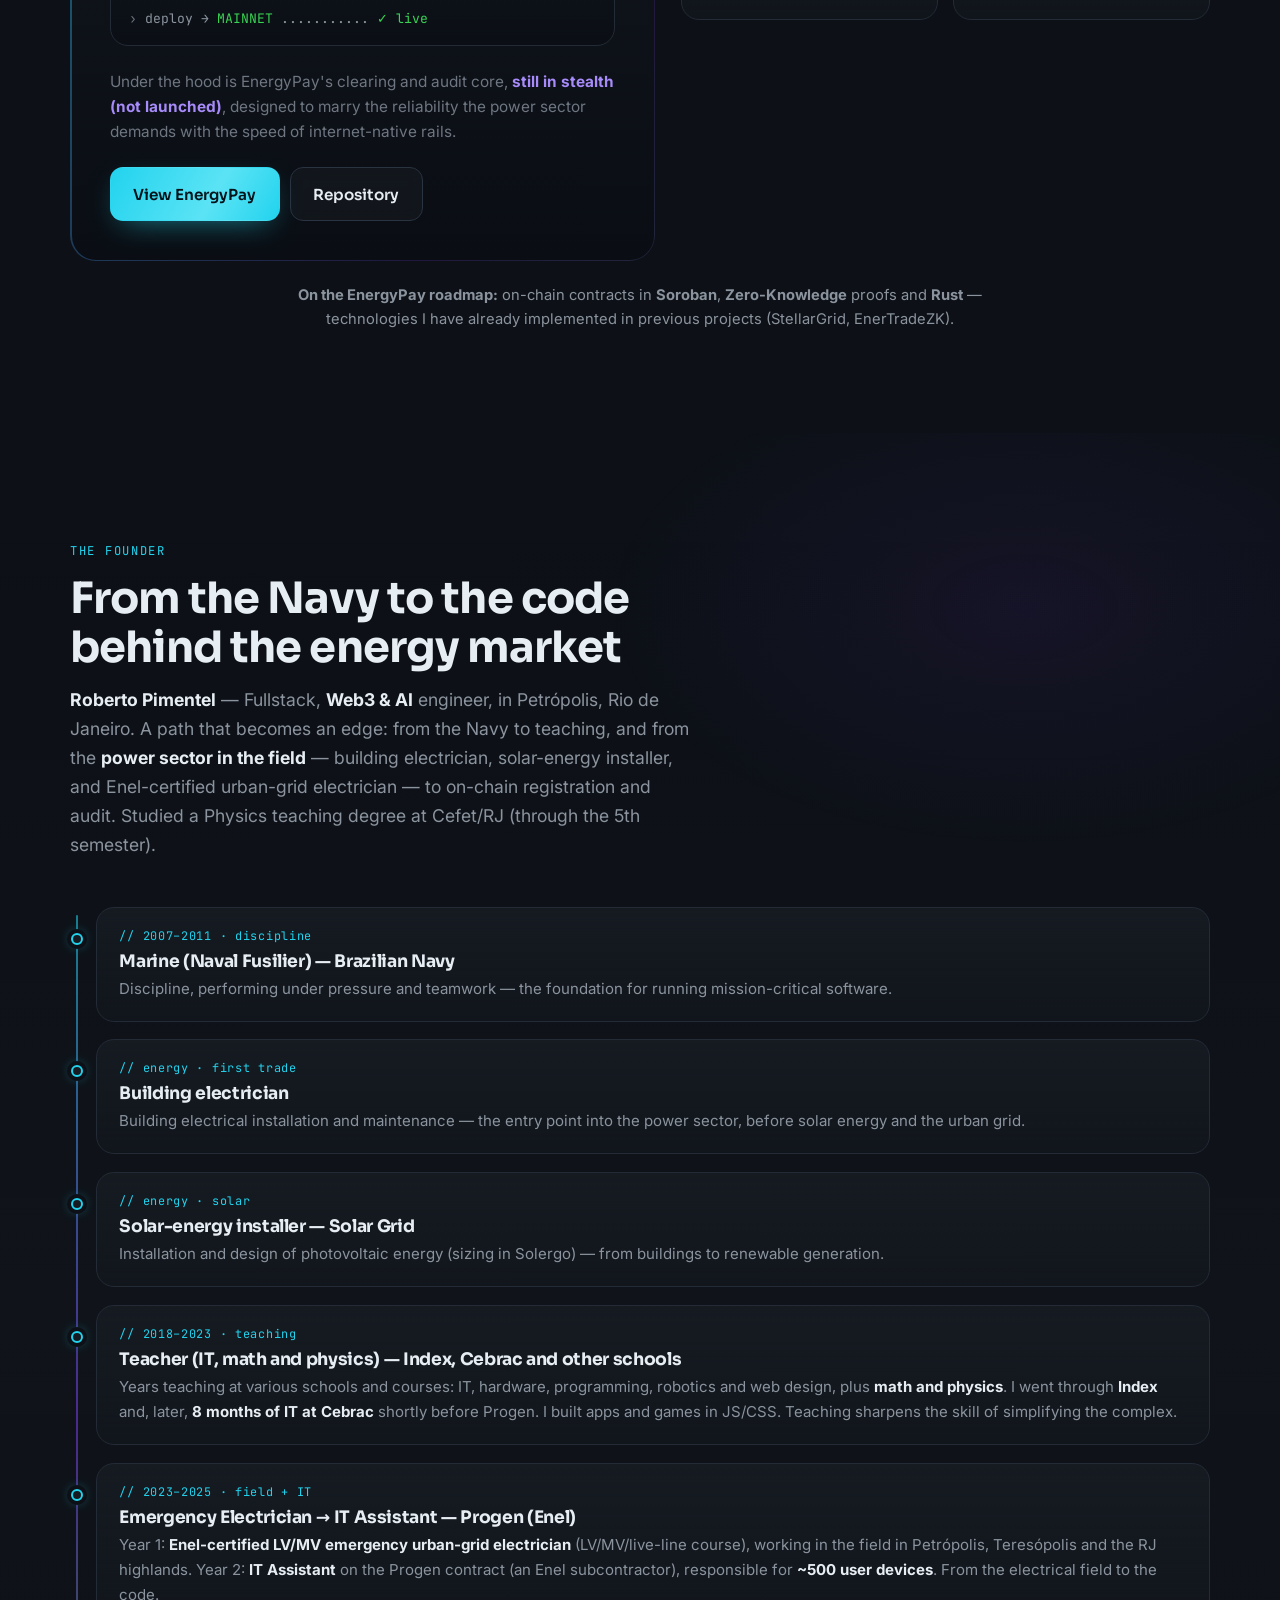
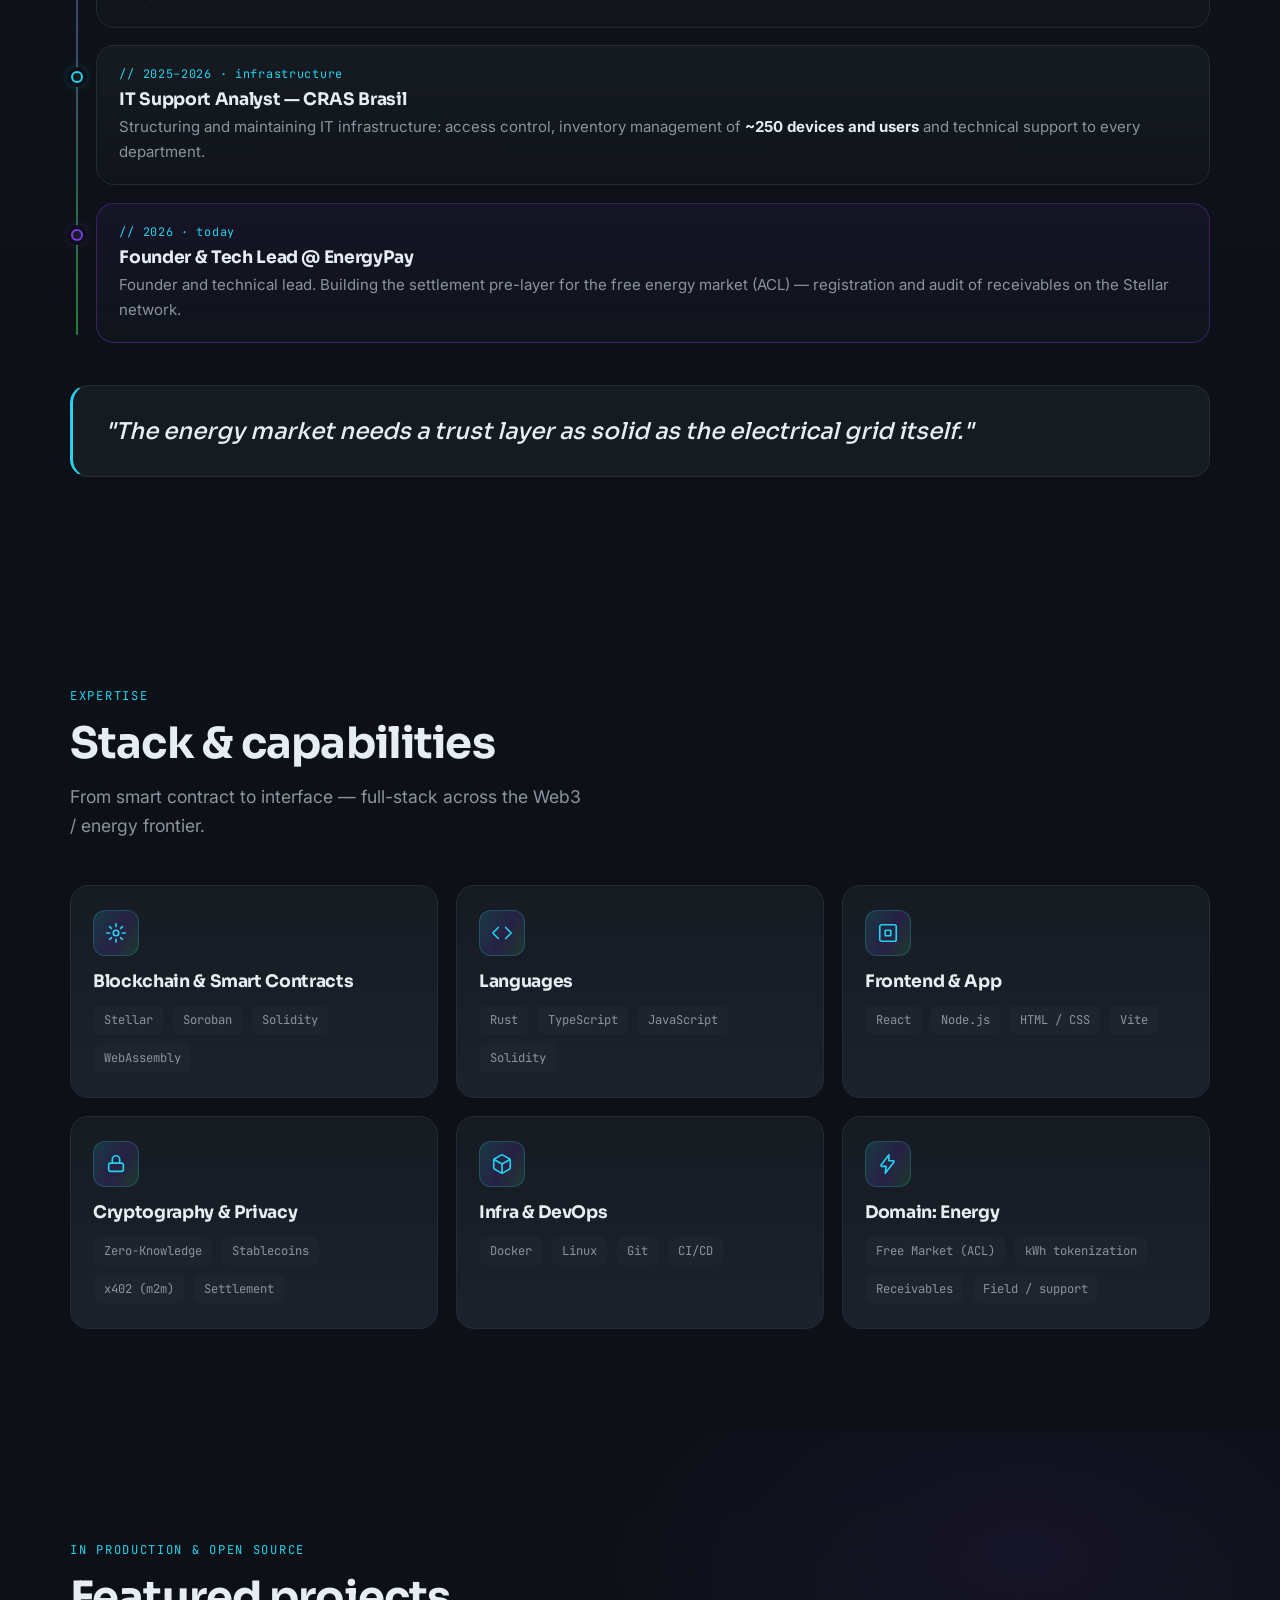
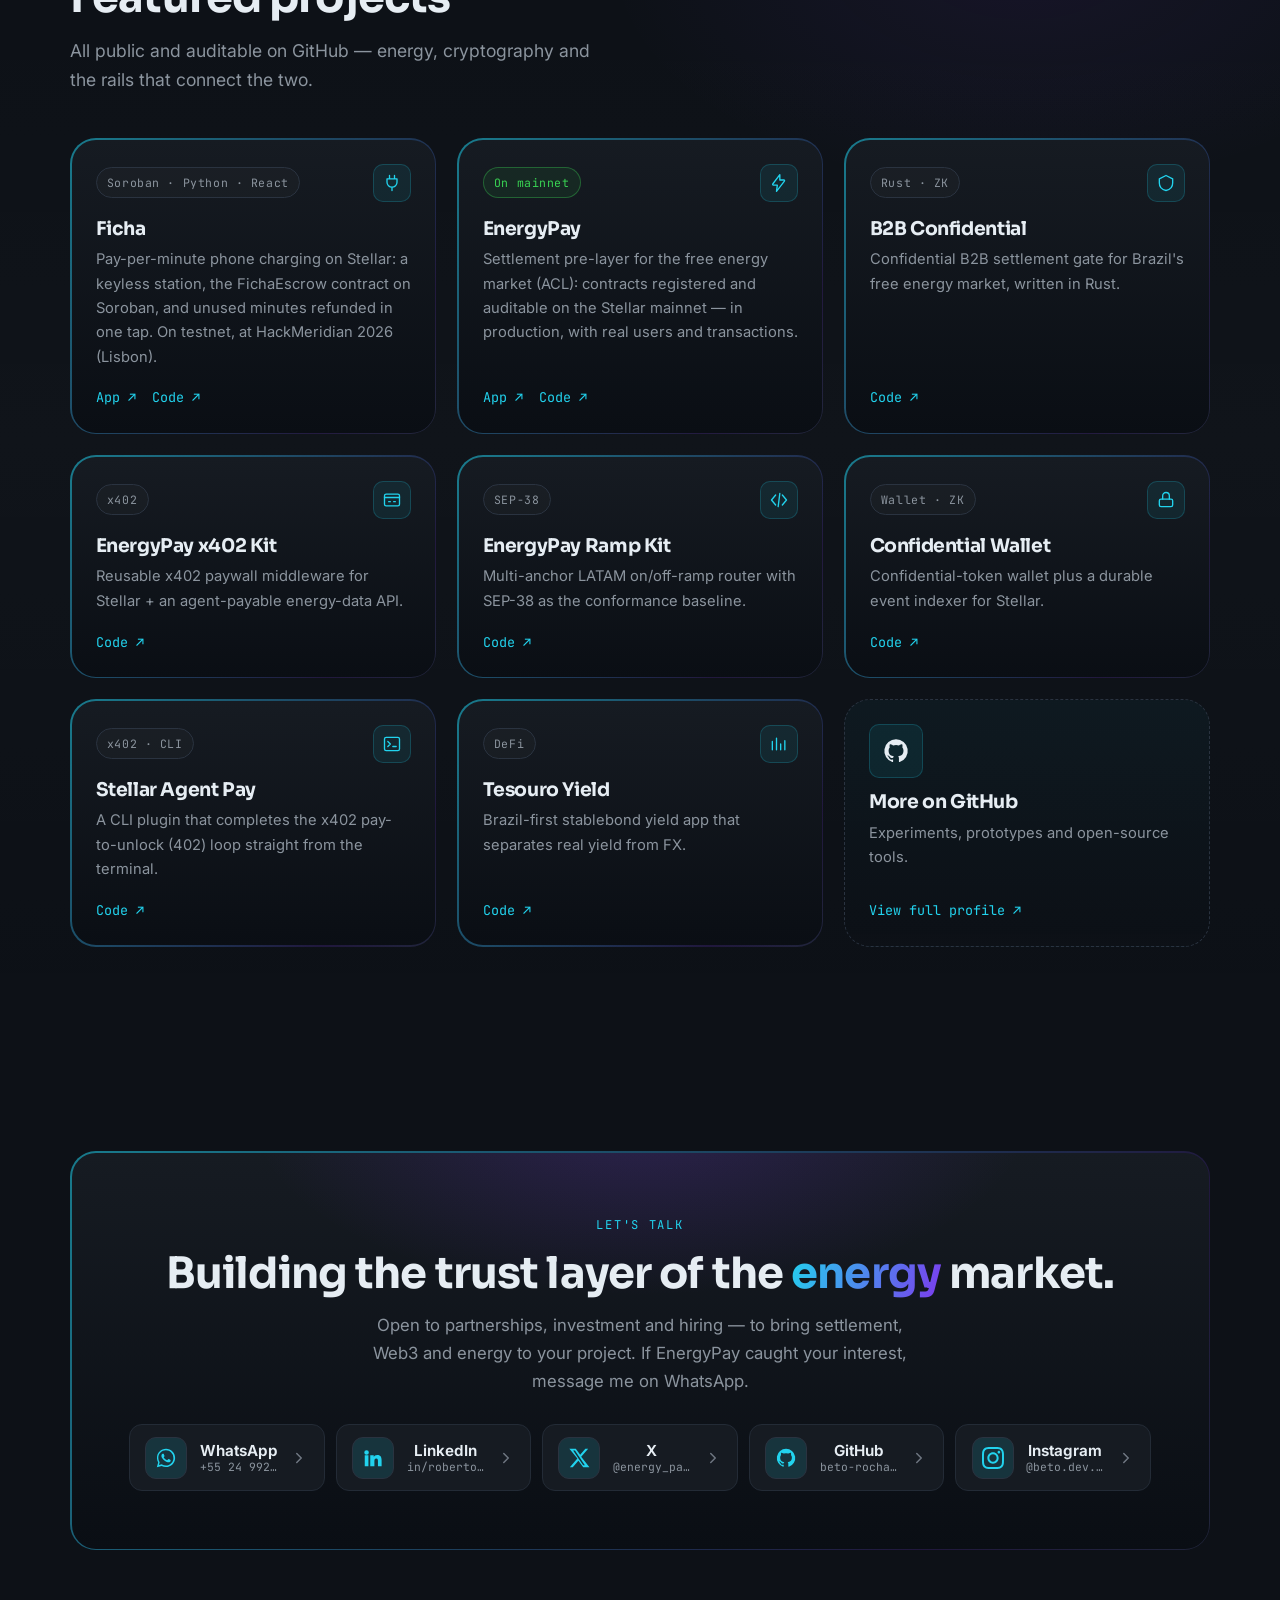
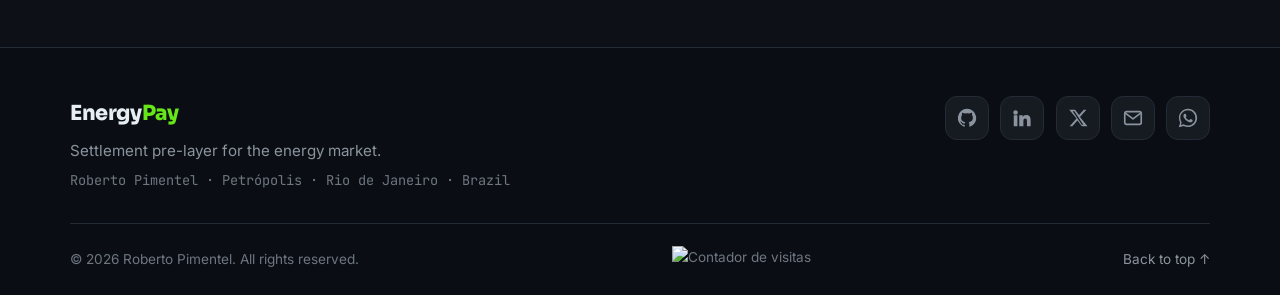
==== commit 4e406de5: "portfolio: Ficha section title as plain text, like EnergyPay The mark next to a live-typed "Ficha" m" ====
--- a/index.html
+++ b/index.html
@@ -280,10 +280,7 @@
       <div class="container">
         <div class="section__head reveal">
           <span class="kicker" data-i18n="ficha.kicker">HackMeridian 2026 · Lisboa · trilha Scale</span>
-          <h2 id="ficha-title" class="section__title ficha__title">
-            <img class="ficha__mark" src="assets/ficha-mark.svg" alt="" width="56" height="56" />
-            <span>Ficha</span>
-          </h2>
+          <h2 id="ficha-title" class="section__title">Ficha</h2>
           <p class="section__sub" data-i18n="ficha.sub">
             Recarga de celular paga por minuto na Stellar. Os minutos não usados voltam para você.
           </p>
--- a/style.css
+++ b/style.css
@@ -488,8 +488,6 @@
 /* =========================================================
    FICHA (reuses the product layout above)
    ========================================================= */
-.ficha__title { display: flex; align-items: center; gap: .9rem; }
-.ficha__mark { flex: 0 0 auto; width: 56px; height: 56px; }
 /* let the grid columns shrink to the viewport instead of their longest button */
 #ficha .product > * { min-width: 0; }
 /* longer feature texts read better one per row beside the main card */
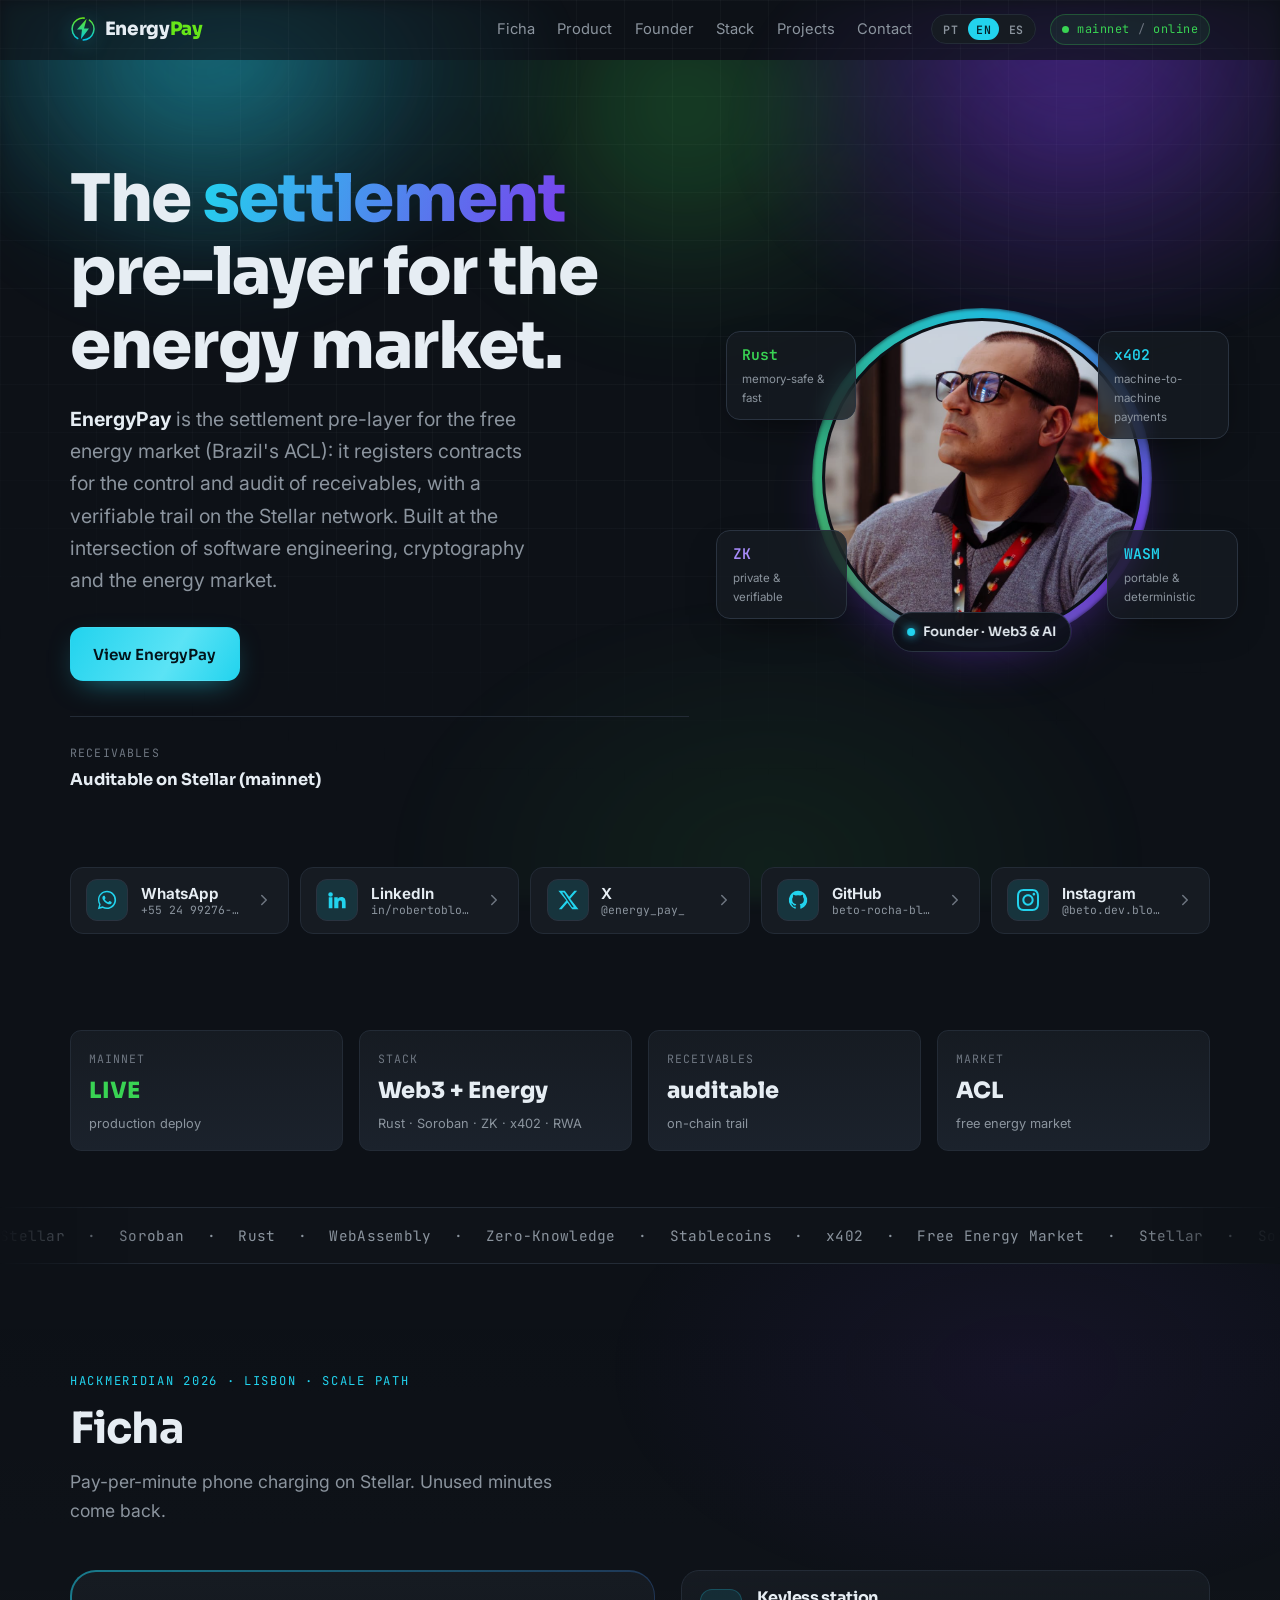
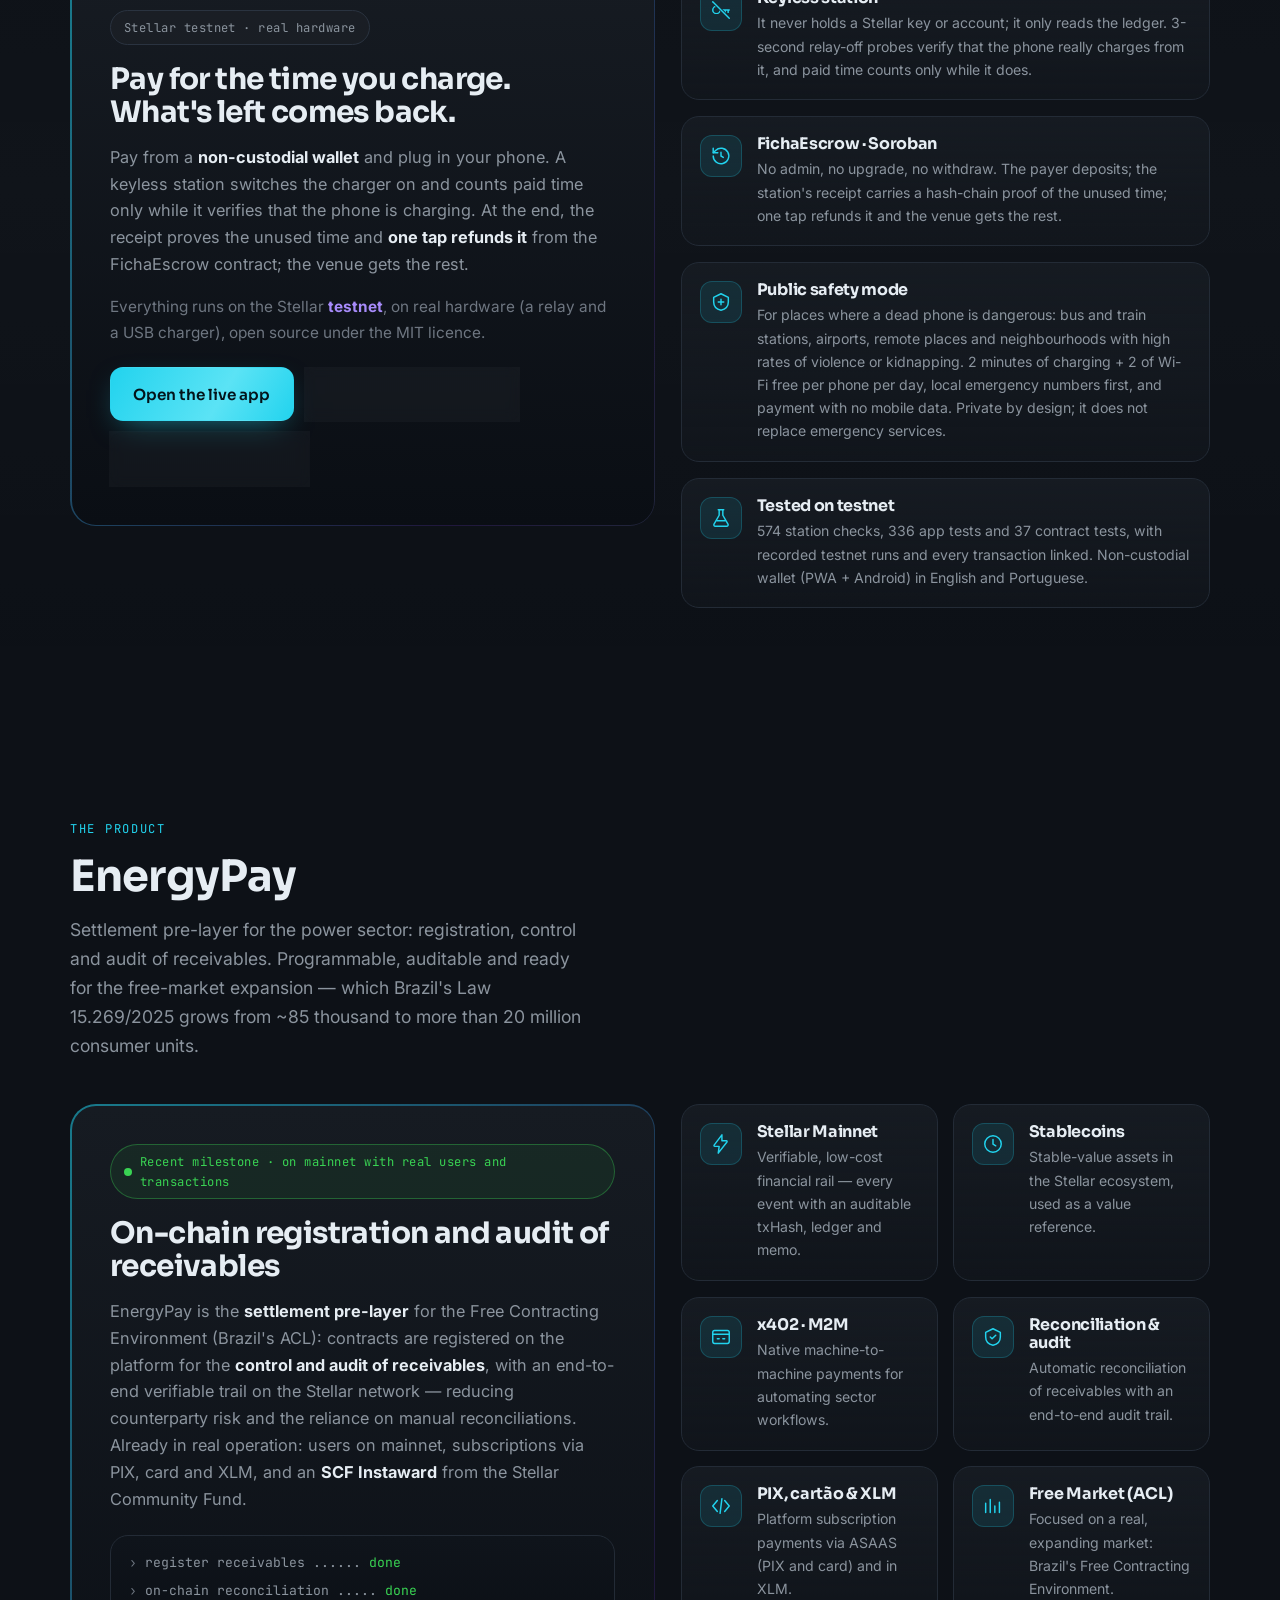
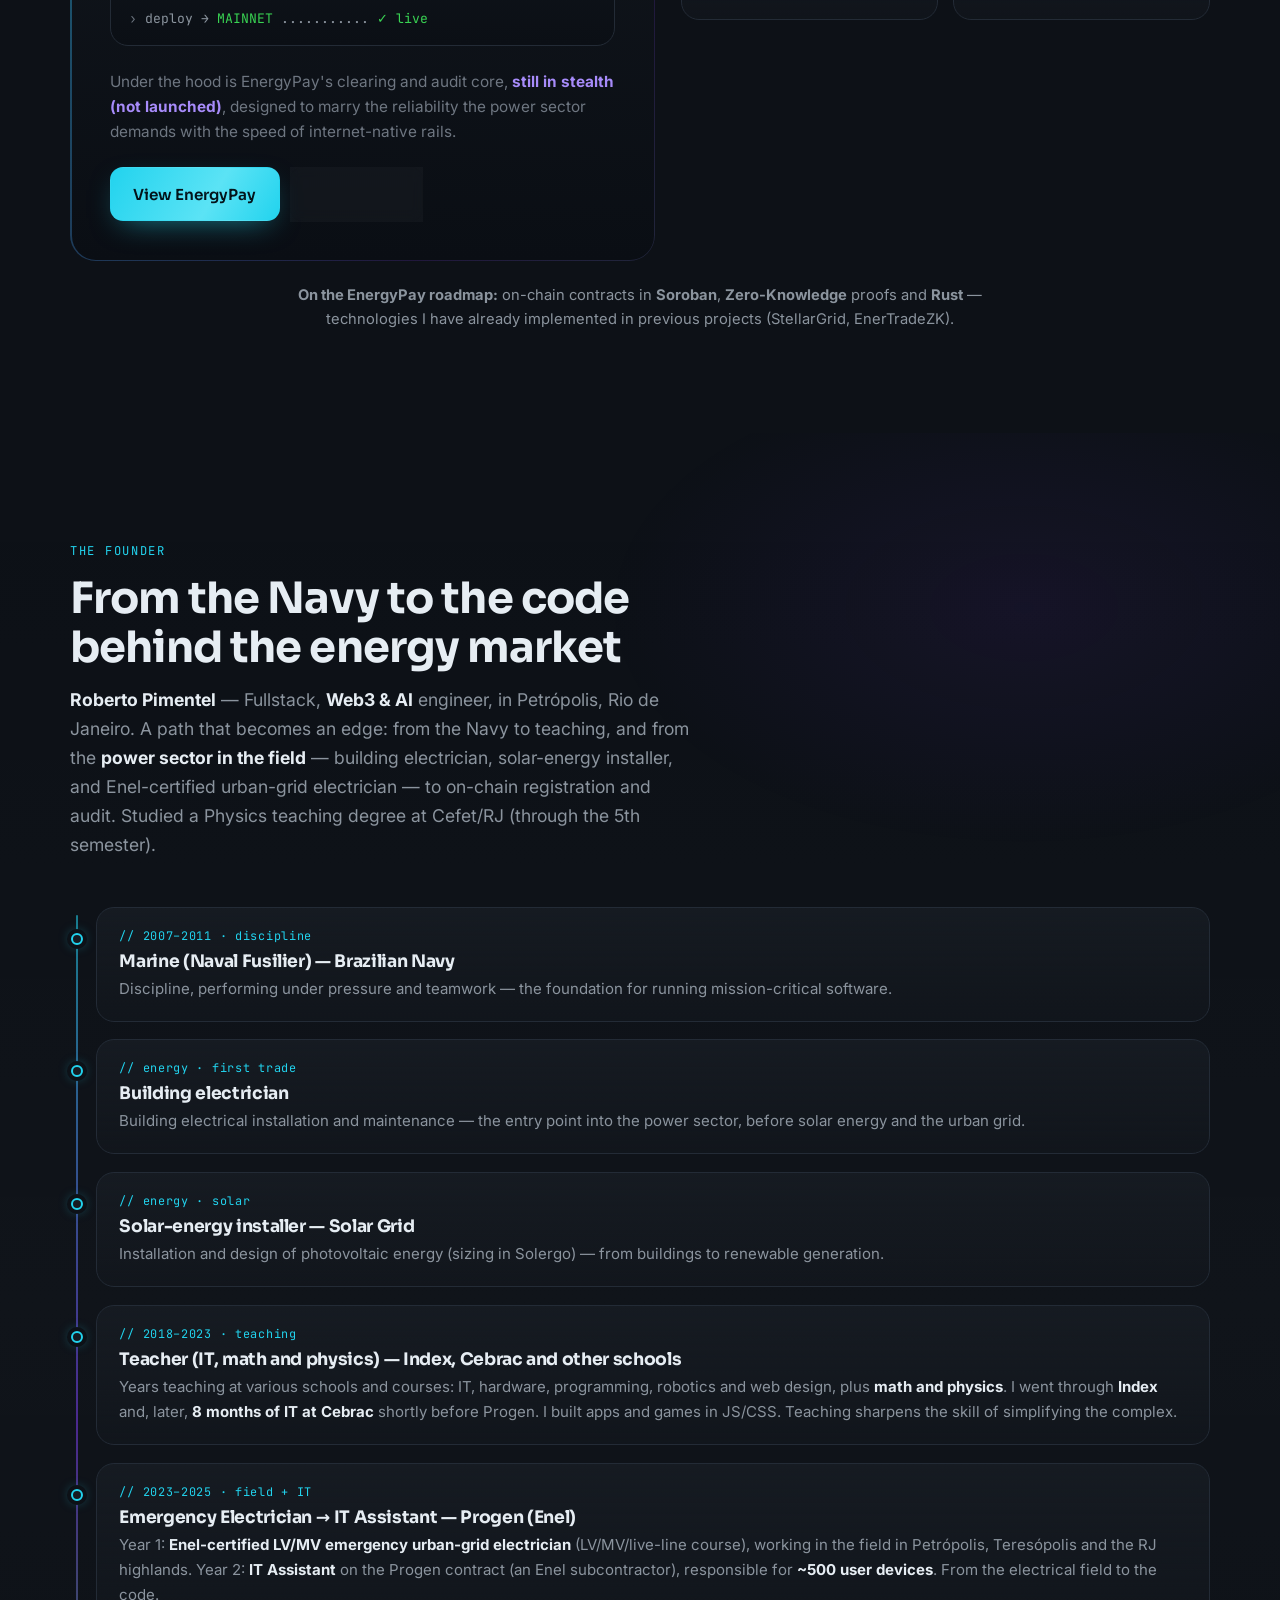
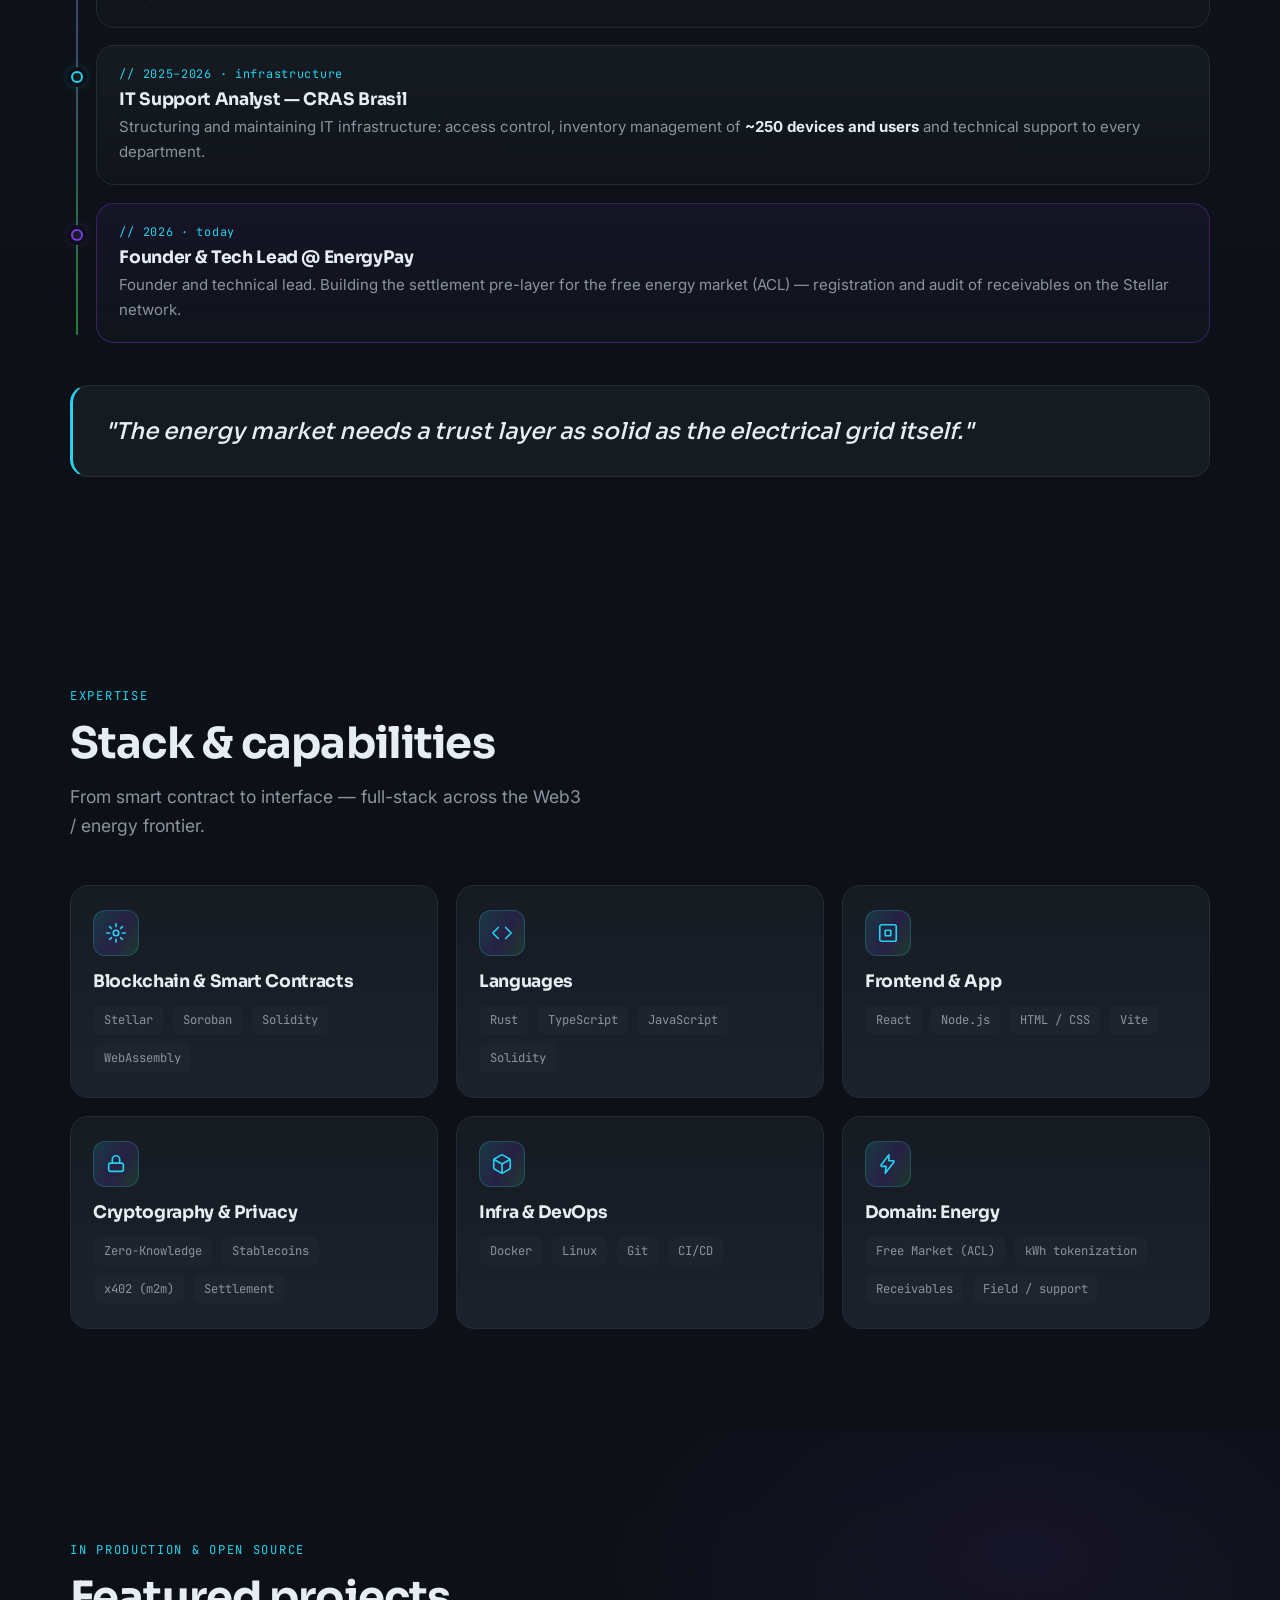
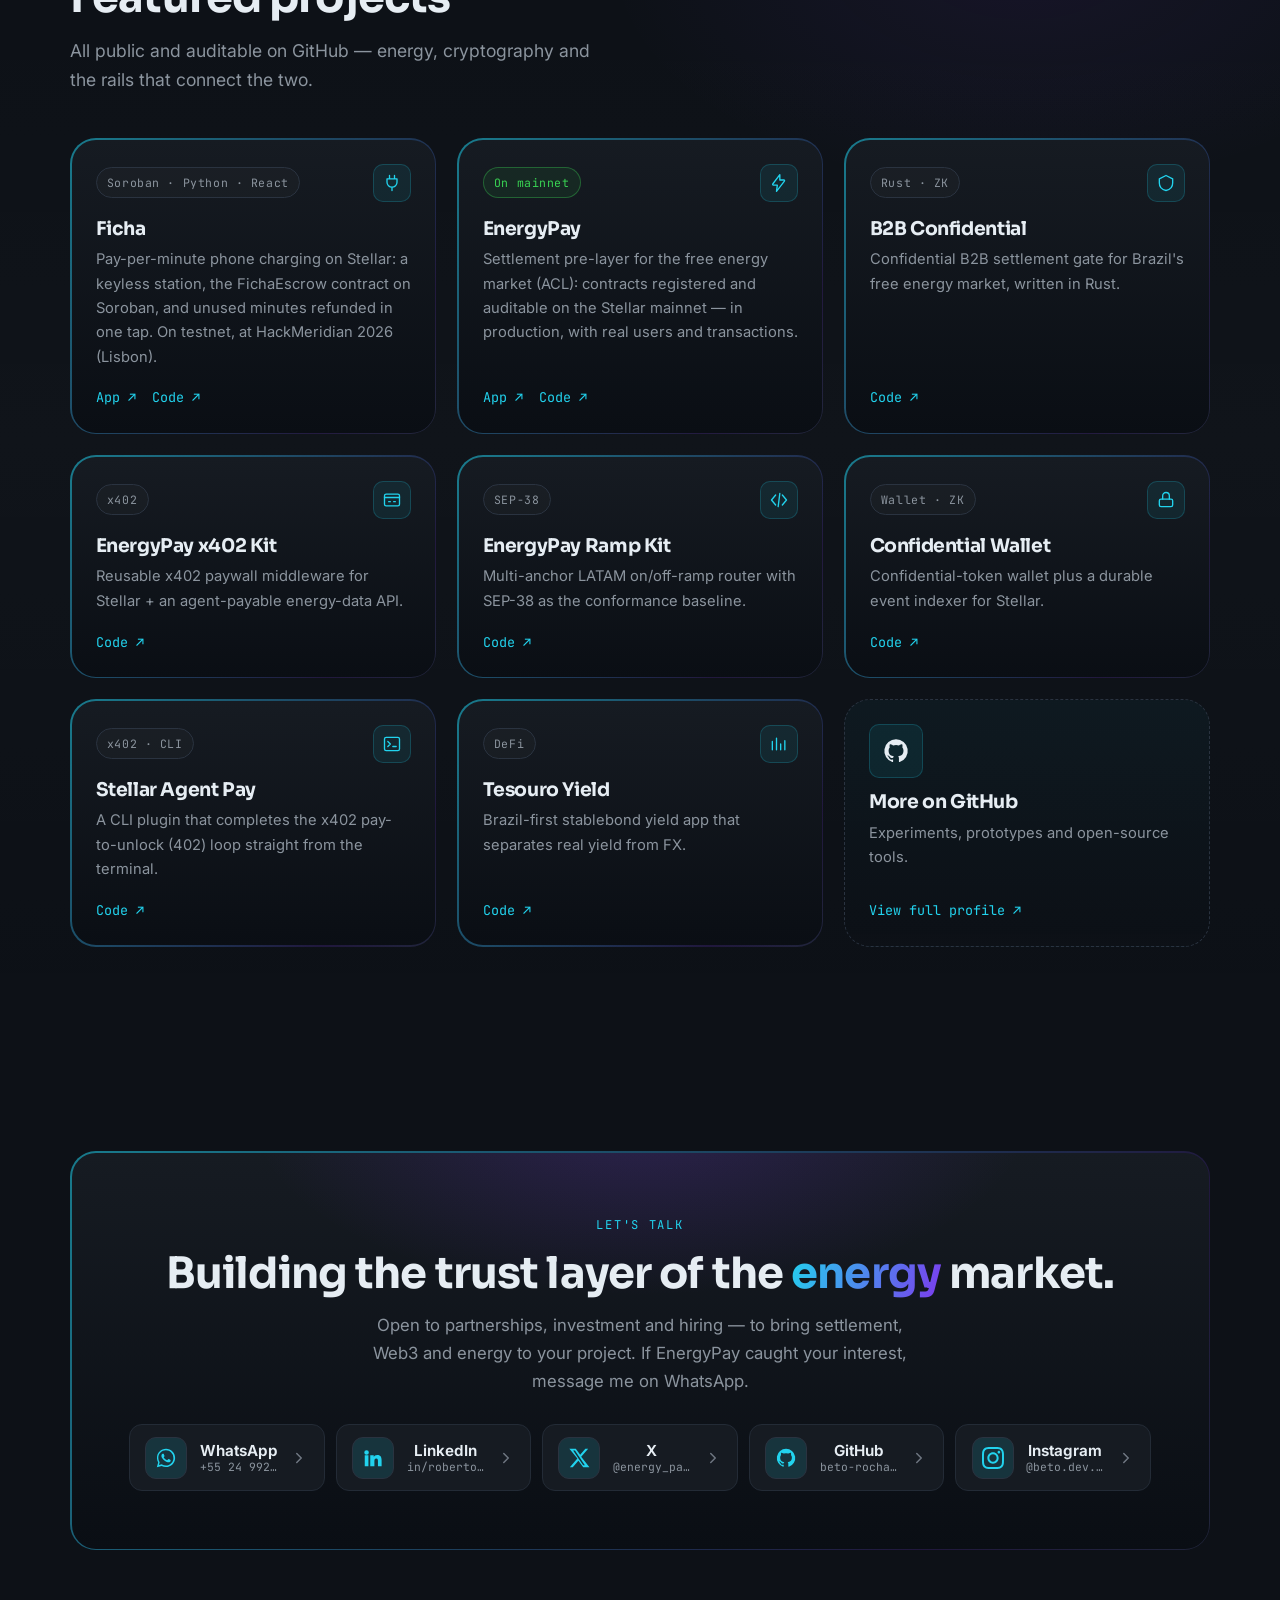
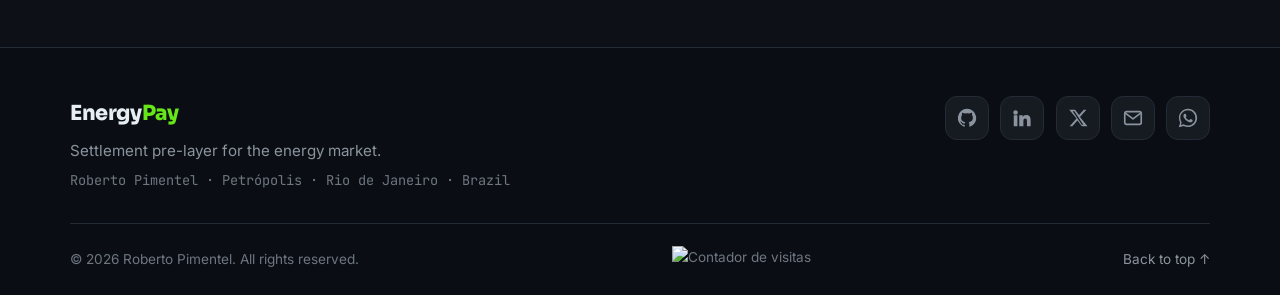
==== commit 70d16b32: "portfolio: Ficha keyless station icon is a crossed-out key At 22 px the old glyph (a ring and two cr" ====
--- a/index.html
+++ b/index.html
@@ -317,7 +317,7 @@
           <ul class="product__features product__features--stack">
             <li class="feature reveal">
               <span class="feature__ic" aria-hidden="true">
-                <svg viewBox="0 0 24 24" width="22" height="22" fill="none"><circle cx="8" cy="15" r="4" stroke="currentColor" stroke-width="1.6"/><path d="M10.8 12.2 19 4m-3 3 2.5 2.5M4 4l16 16" stroke="currentColor" stroke-width="1.6" stroke-linecap="round" stroke-linejoin="round"/></svg>
+                <svg viewBox="0 0 24 24" width="22" height="22" fill="none"><defs><mask id="ficha-key-gap"><rect width="24" height="24" fill="#fff"/><path d="M3 3l18 18" stroke="#000" stroke-width="3.4" stroke-linecap="round"/></mask></defs><g mask="url(#ficha-key-gap)" stroke="currentColor" stroke-width="1.6" stroke-linecap="round" stroke-linejoin="round"><circle cx="7" cy="12" r="4"/><path d="M11 12h10M16.5 12v3.2M19.8 12v2.6"/></g><path d="M3 3l18 18" stroke="currentColor" stroke-width="1.6" stroke-linecap="round"/></svg>
               </span>
               <div>
                 <h4 data-i18n="ficha.f1.h">Estação sem chave</h4>
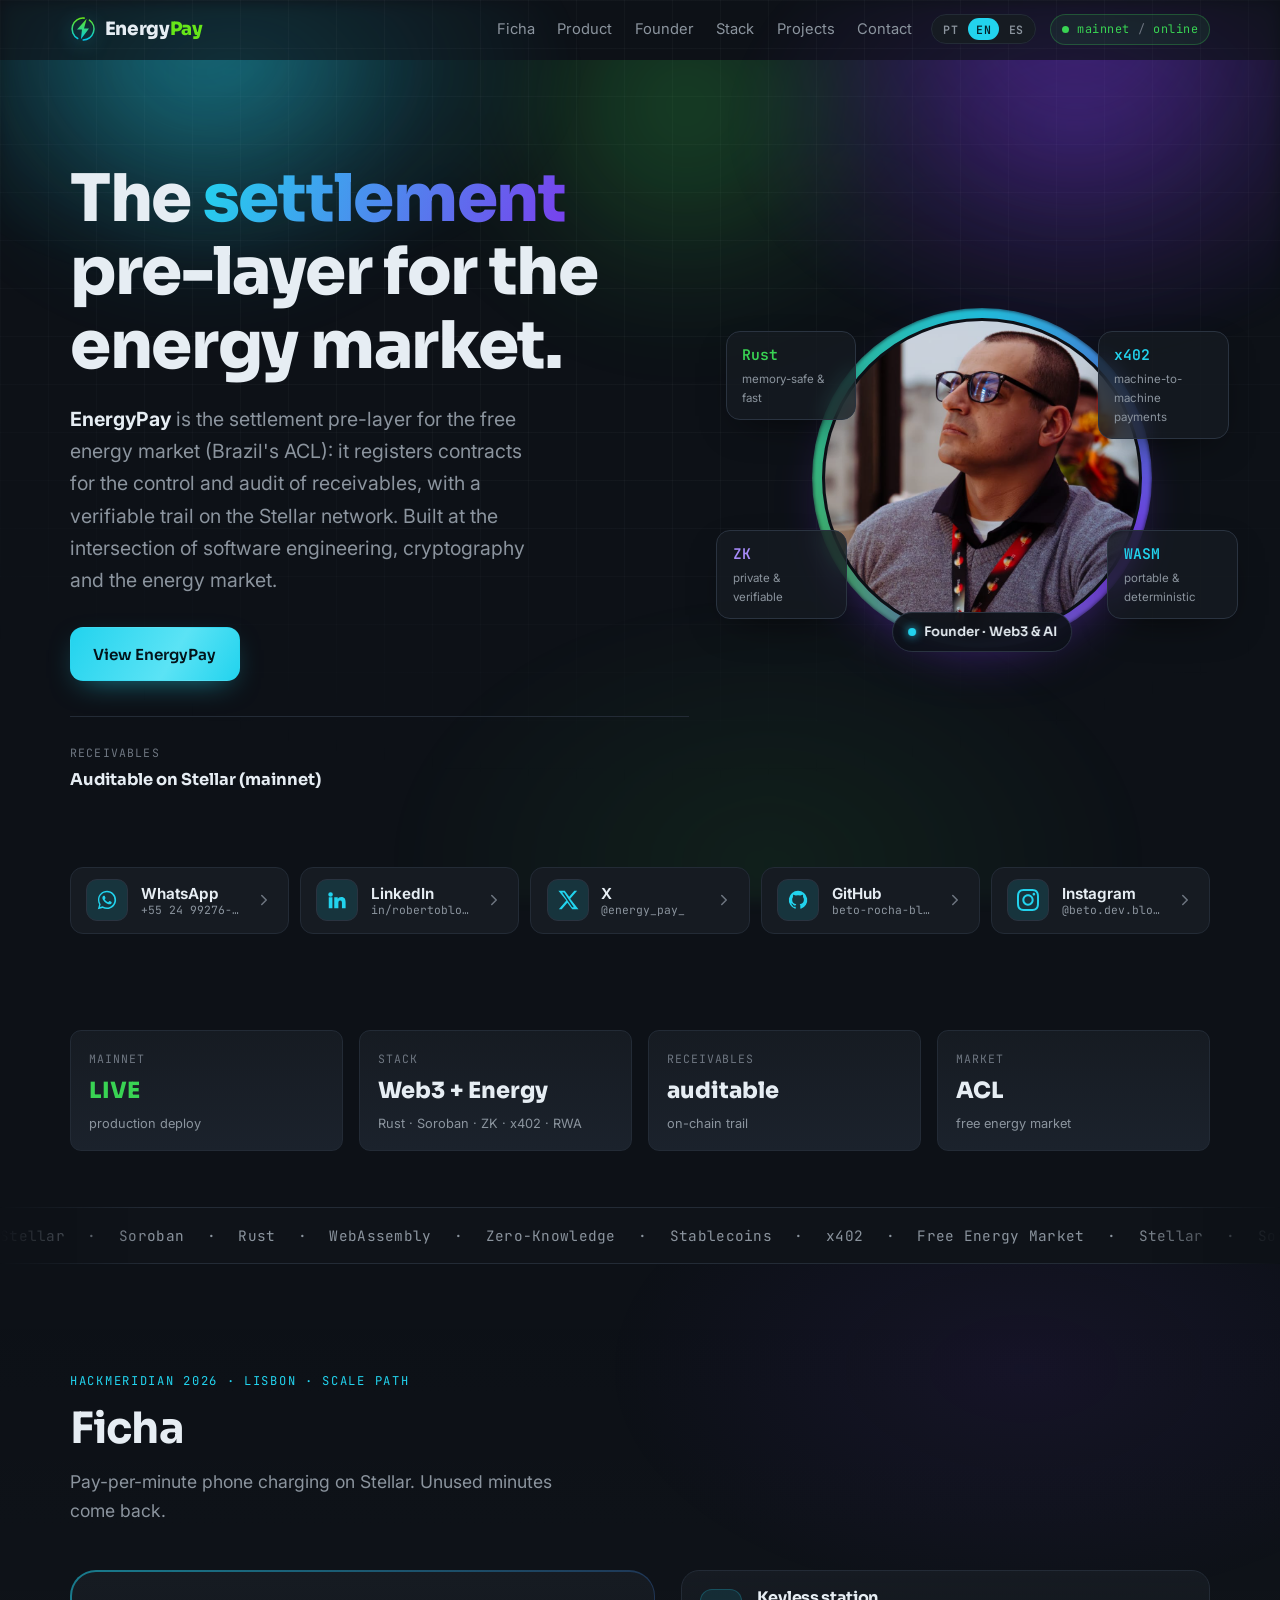
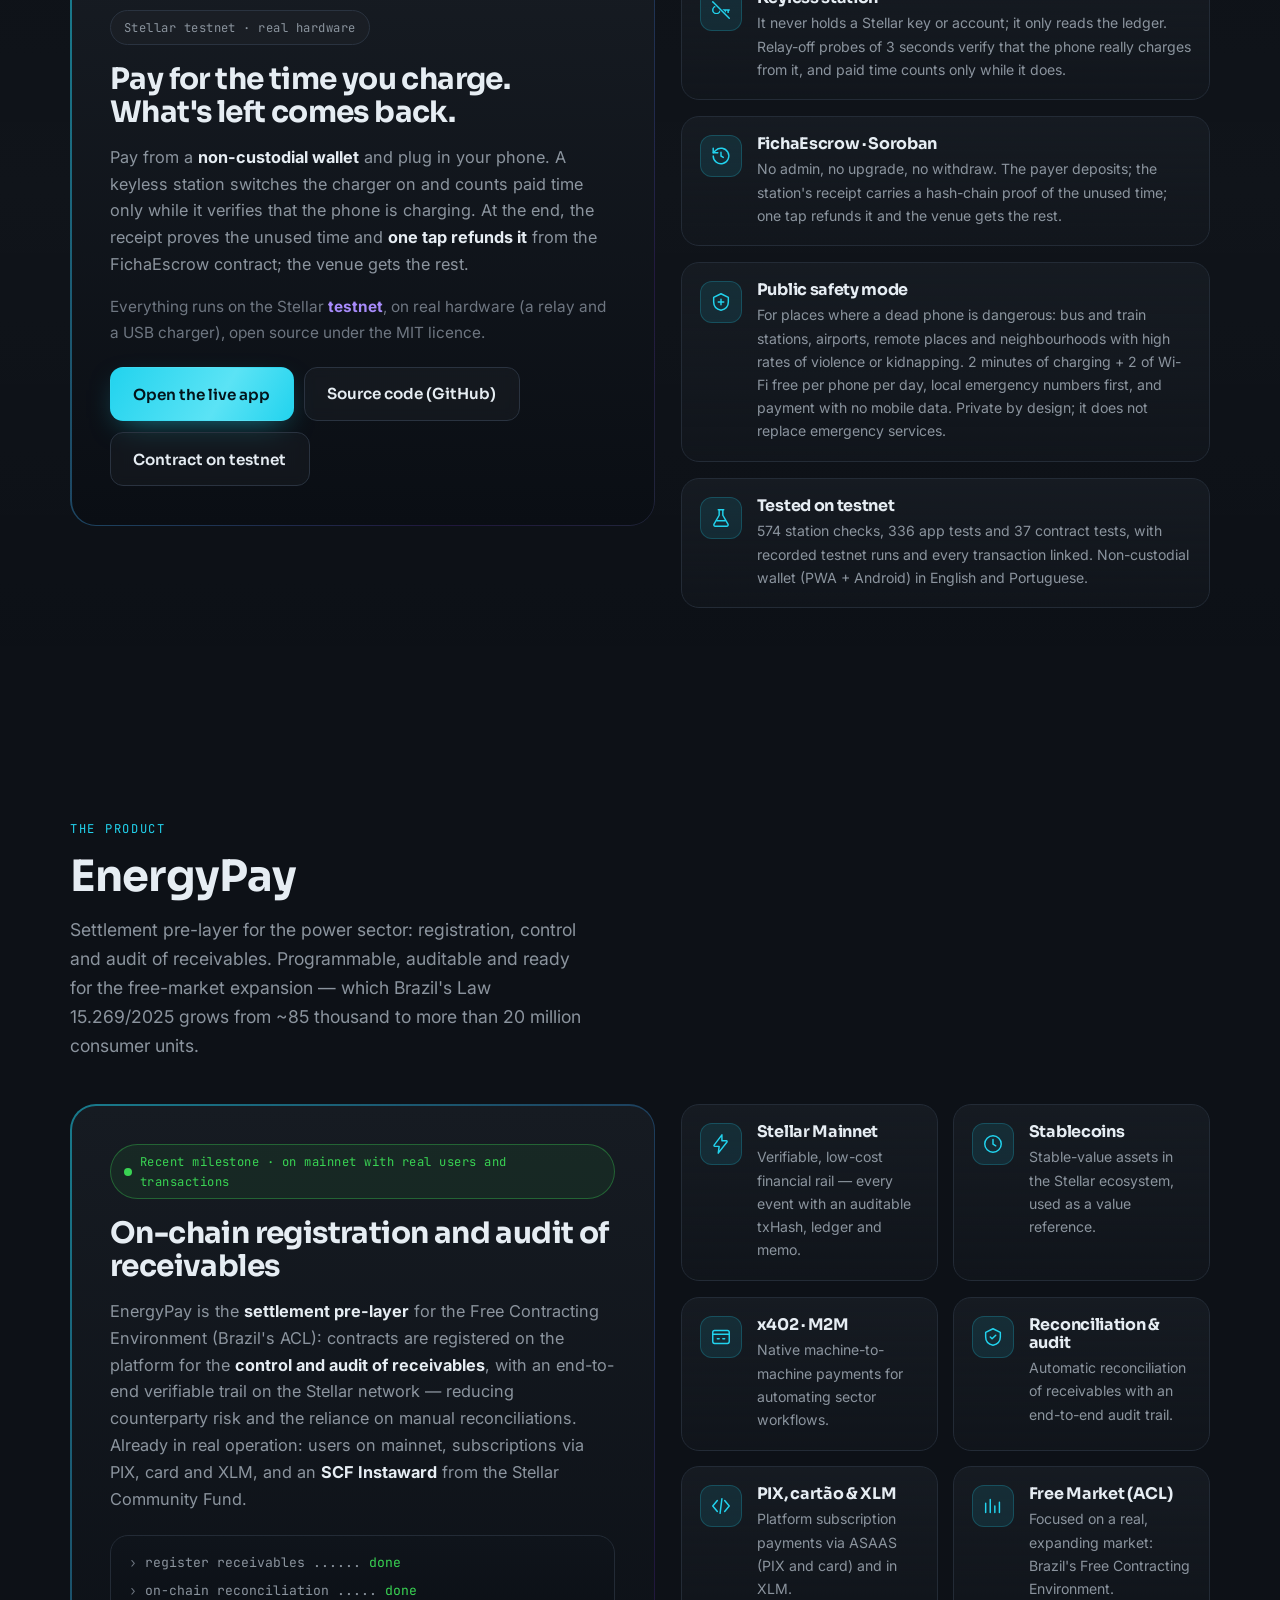
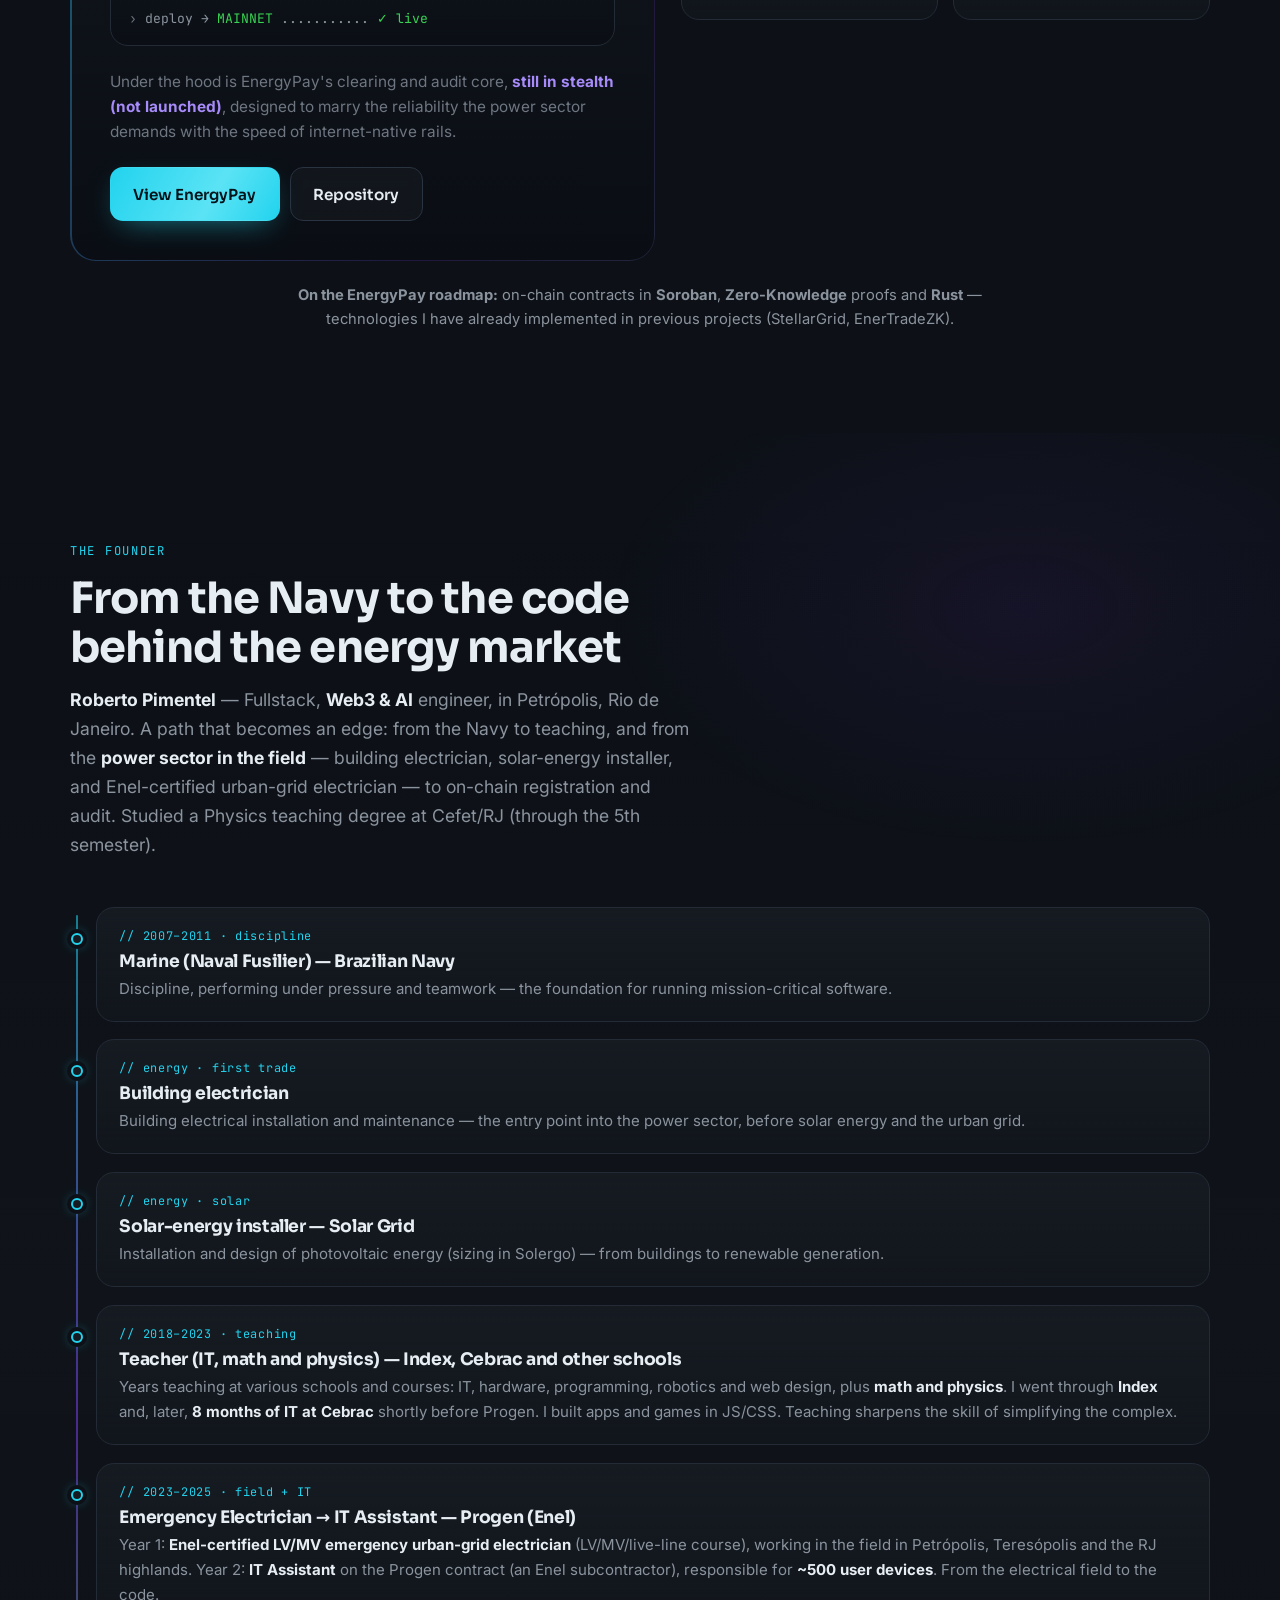
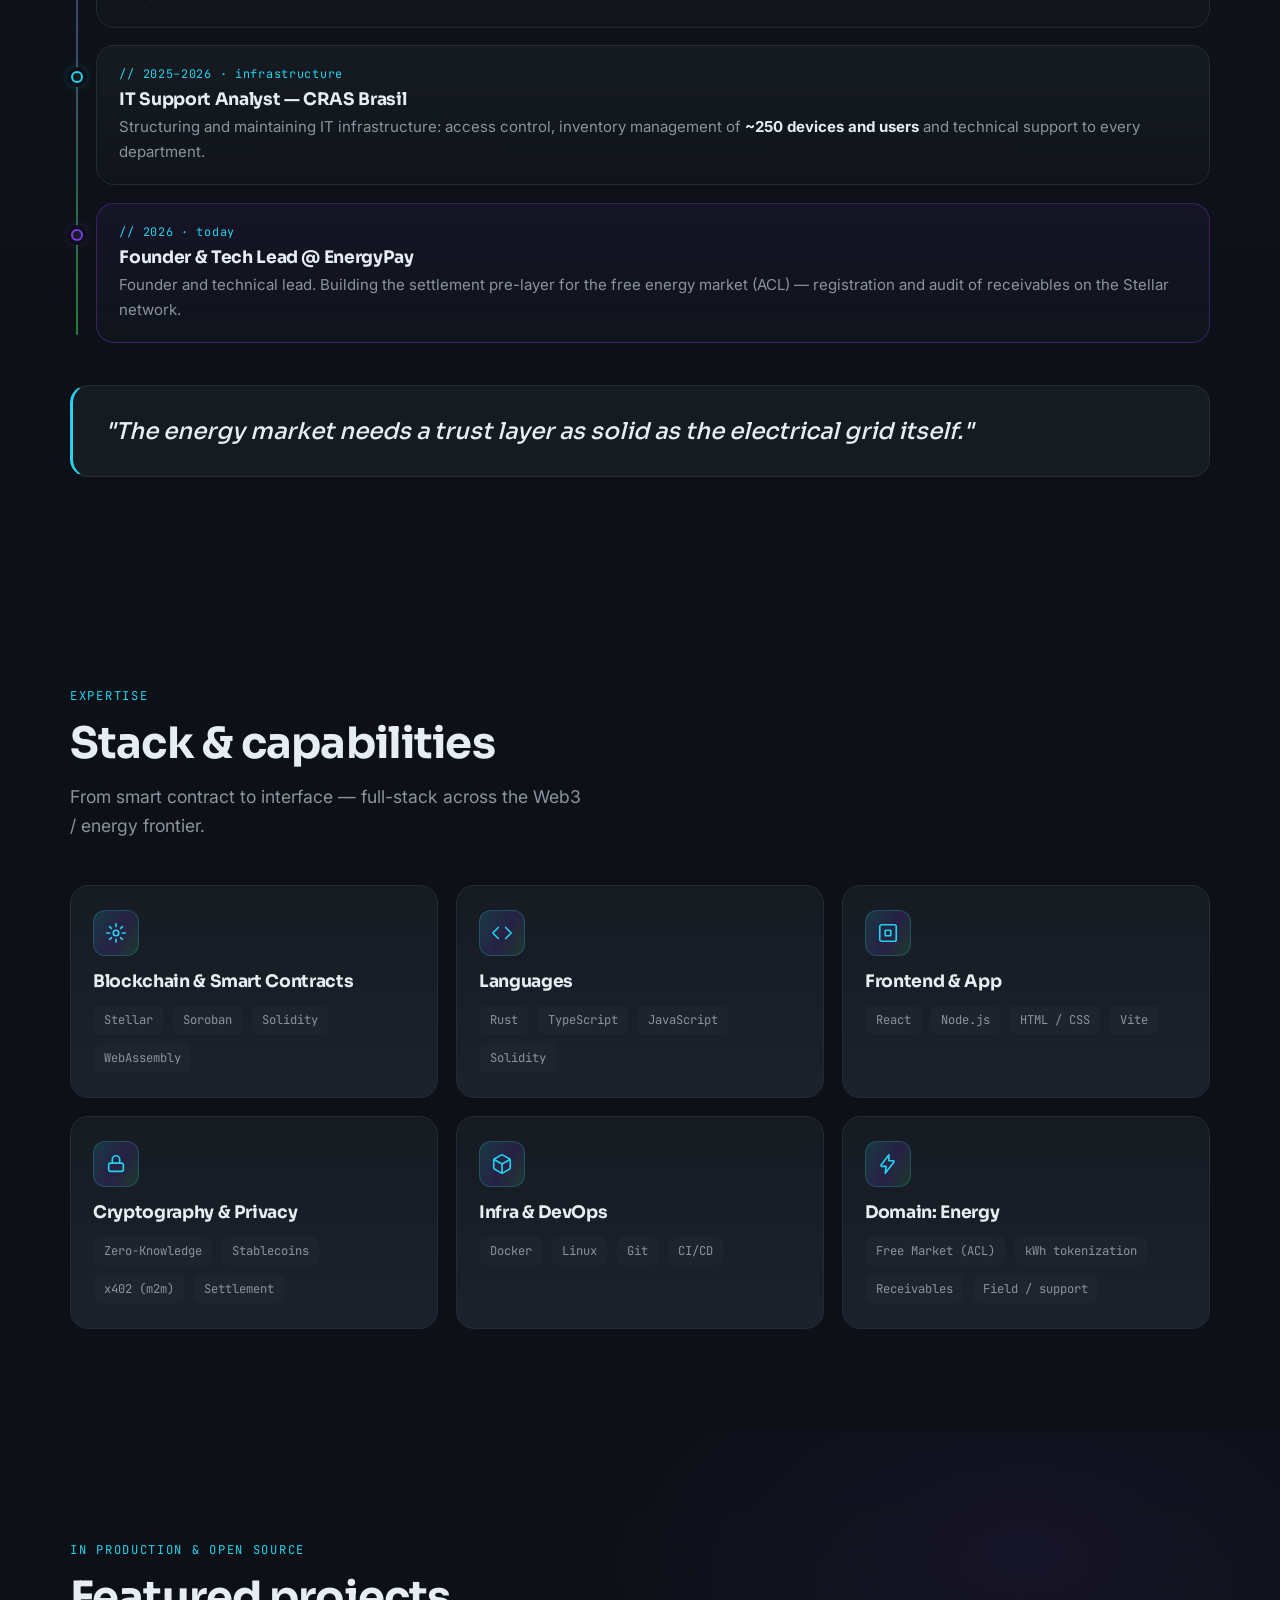
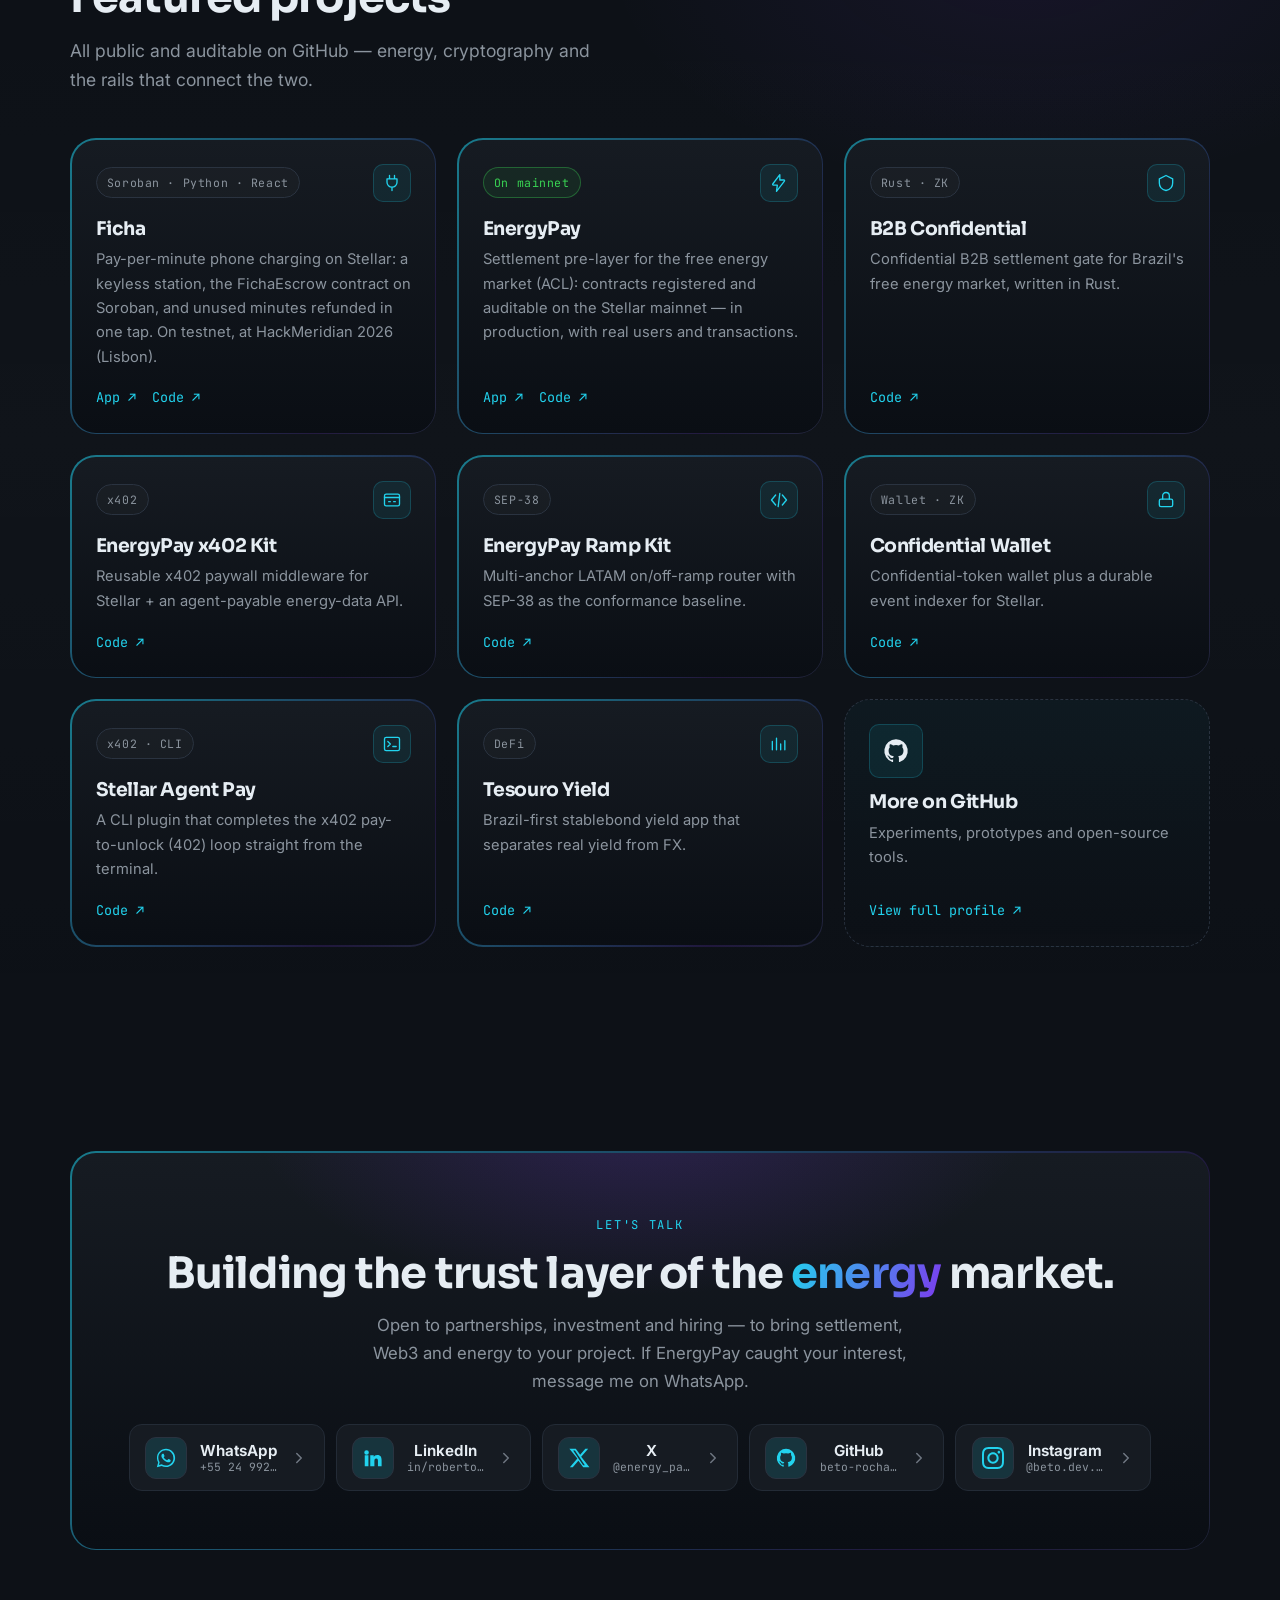
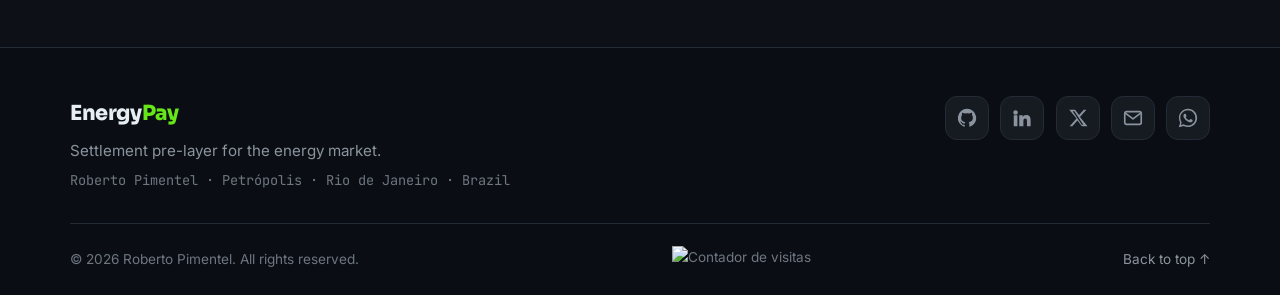
==== commit 1e44422d: "portfolio: Ficha EN keyless text does not break "3-second" At 1440 px the line broke at the hyphen, " ====
--- a/index.html
+++ b/index.html
@@ -960,7 +960,7 @@
           "ficha.p": "Pay from a <strong>non-custodial wallet</strong> and plug in your phone. A keyless station switches the charger on and counts paid time only while it verifies that the phone is charging. At the end, the receipt proves the unused time and <strong>one tap refunds it</strong> from the FichaEscrow contract; the venue gets the rest.",
           "ficha.pmuted": "Everything runs on the Stellar <strong>testnet</strong>, on real hardware (a relay and a USB charger), open source under the MIT licence.",
           "ficha.btn.app": "Open the live app", "ficha.btn.code": "Source code (GitHub)", "ficha.btn.contract": "Contract on testnet",
-          "ficha.f1.h": "Keyless station", "ficha.f1.p": "It never holds a Stellar key or account; it only reads the ledger. 3-second relay-off probes verify that the phone really charges from it, and paid time counts only while it does.",
+          "ficha.f1.h": "Keyless station", "ficha.f1.p": "It never holds a Stellar key or account; it only reads the ledger. Relay-off probes of 3 seconds verify that the phone really charges from it, and paid time counts only while it does.",
           "ficha.f2.p": "No admin, no upgrade, no withdraw. The payer deposits; the station's receipt carries a hash-chain proof of the unused time; one tap refunds it and the venue gets the rest.",
           "ficha.f3.h": "Public safety mode", "ficha.f3.p": "For places where a dead phone is dangerous: bus and train stations, airports, remote places and neighbourhoods with high rates of violence or kidnapping. 2 minutes of charging + 2 of Wi-Fi free per phone per day, local emergency numbers first, and payment with no mobile data. Private by design; it does not replace emergency services.",
           "ficha.f4.h": "Tested on testnet", "ficha.f4.p": "574 station checks, 336 app tests and 37 contract tests, with recorded testnet runs and every transaction linked. Non-custodial wallet (PWA + Android) in English and Portuguese.",
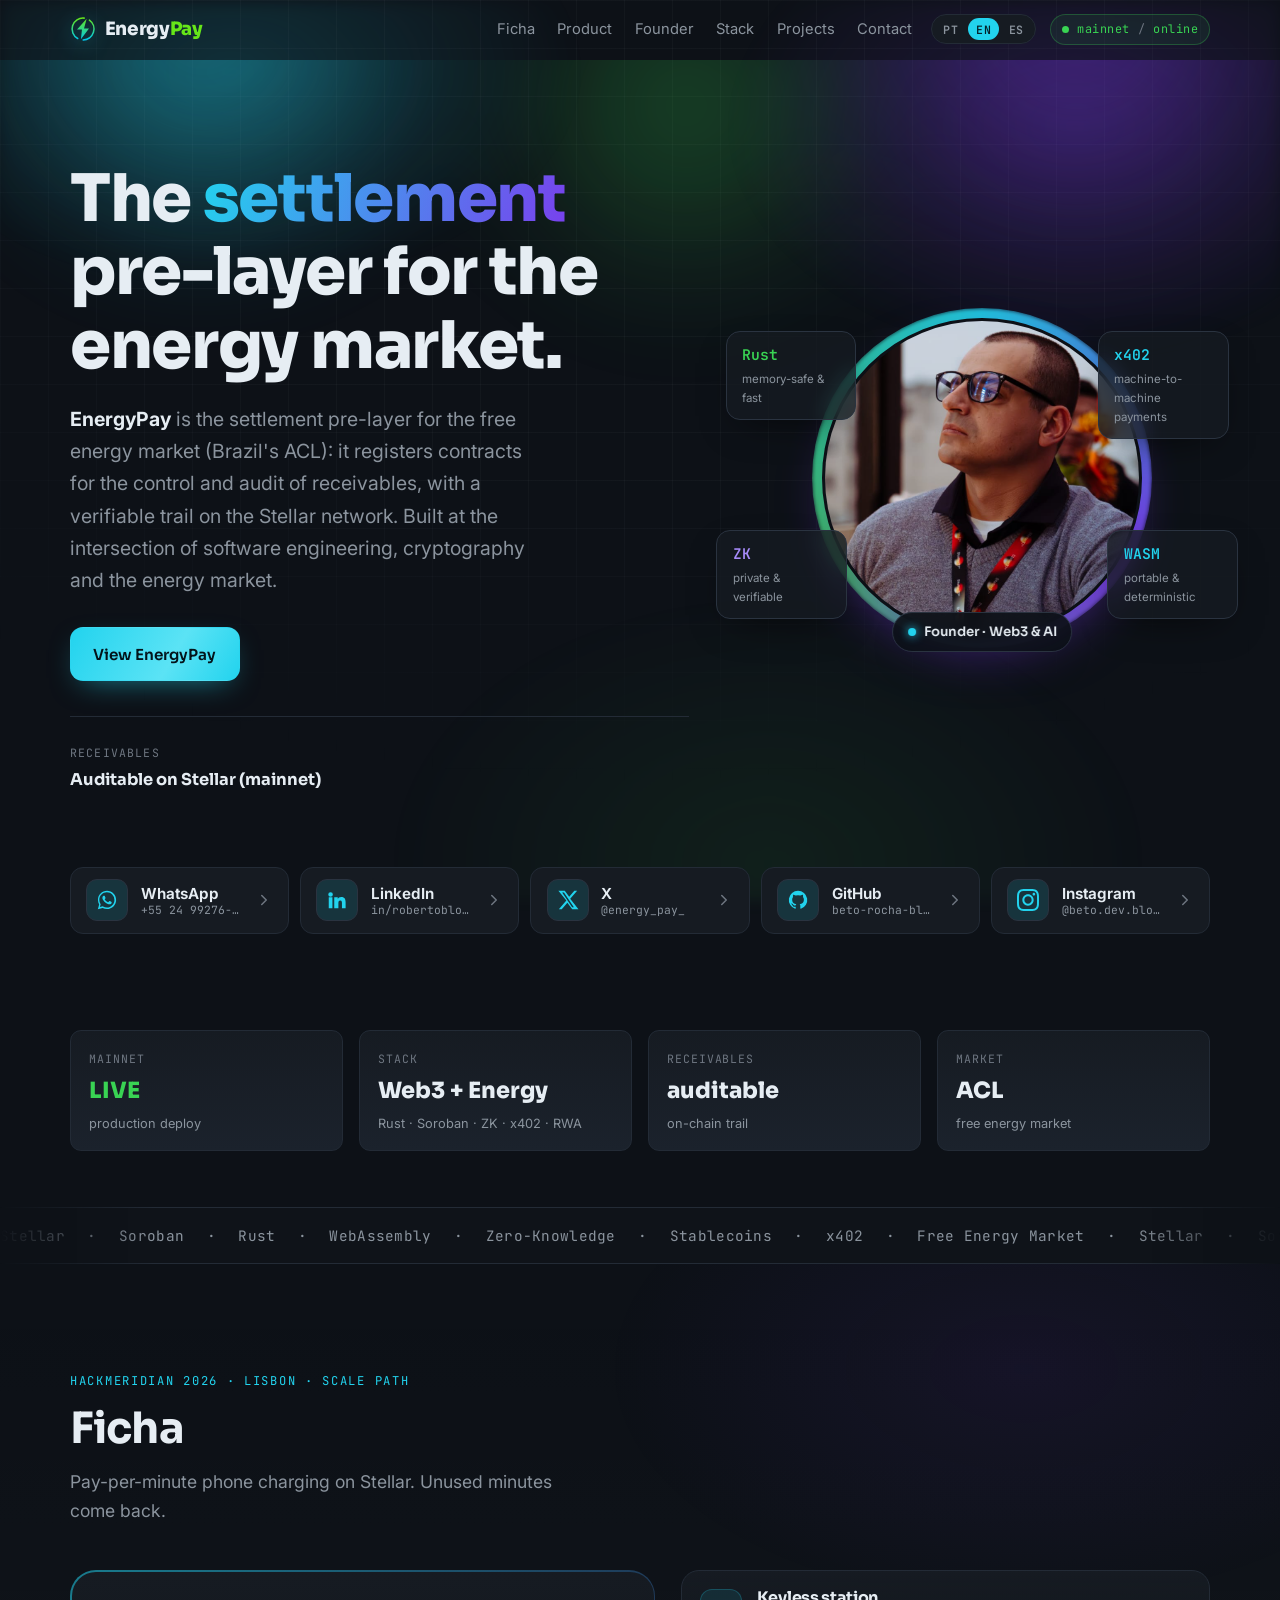
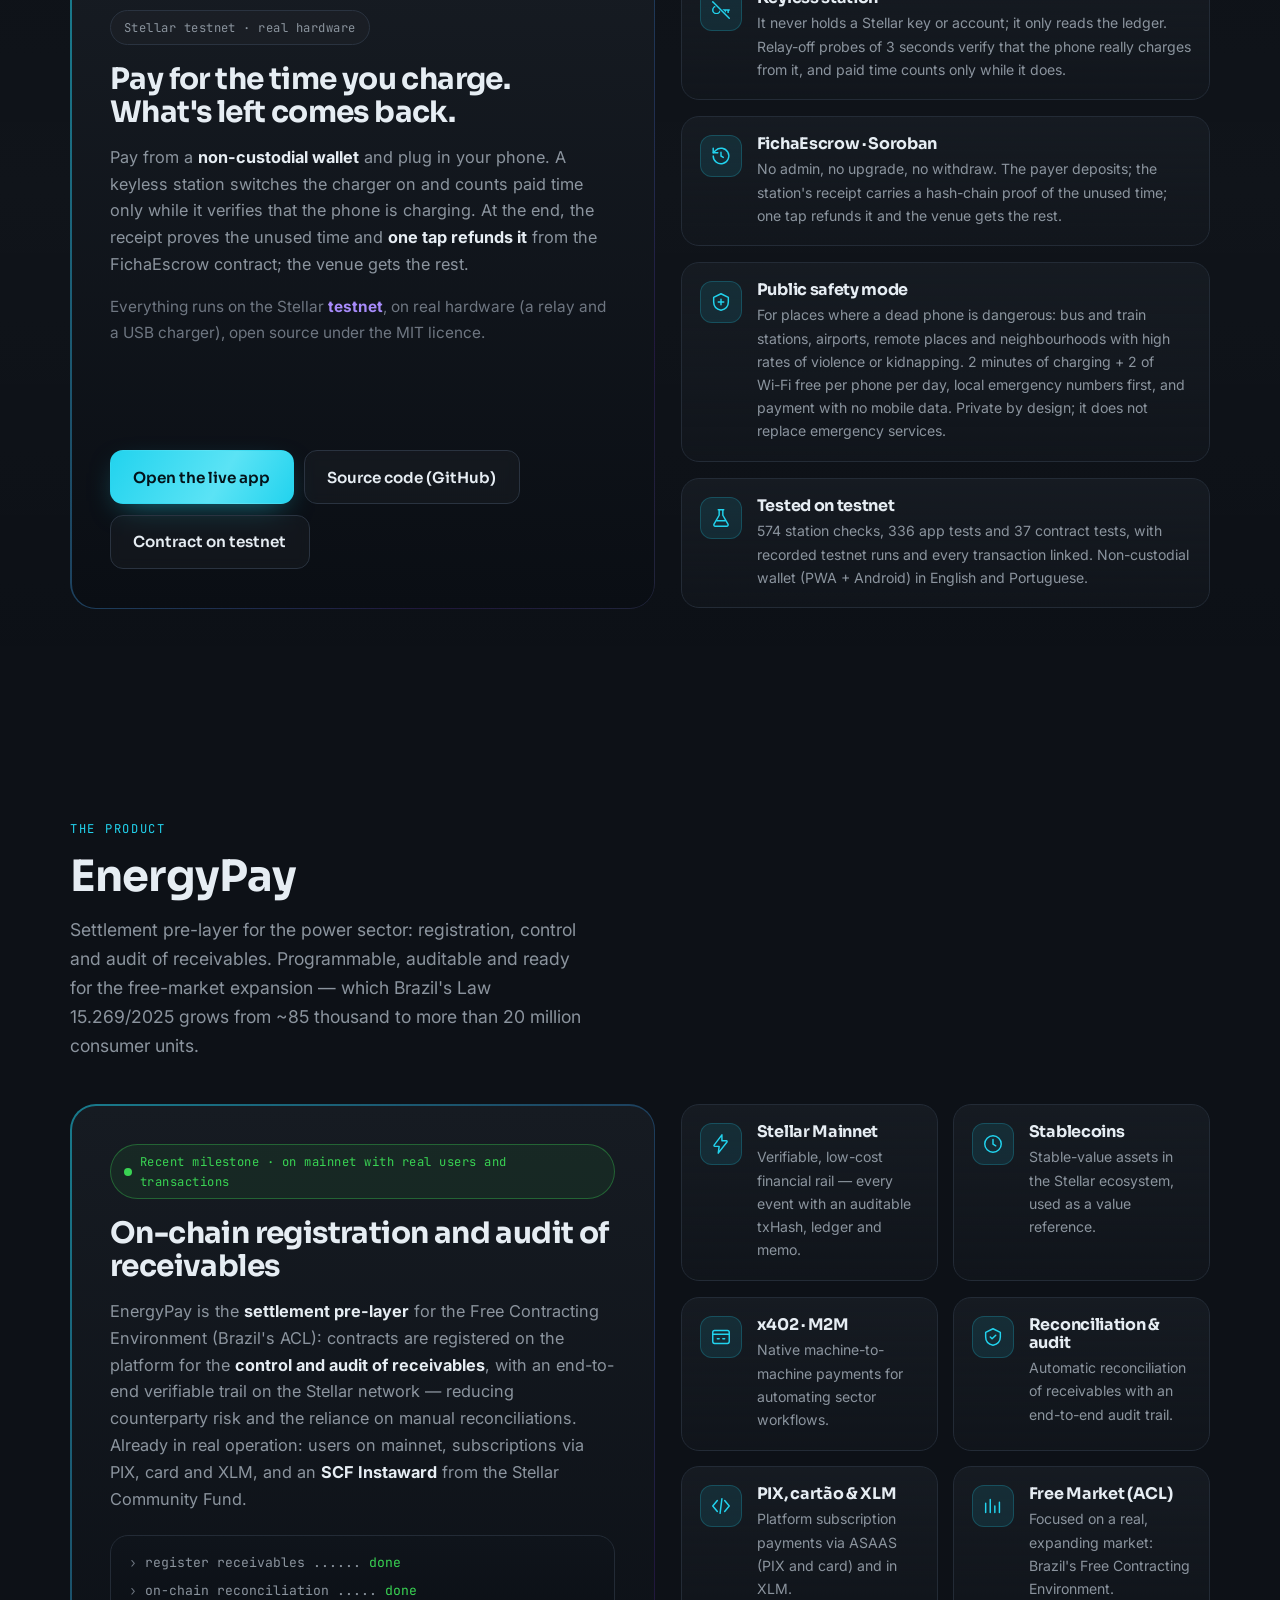
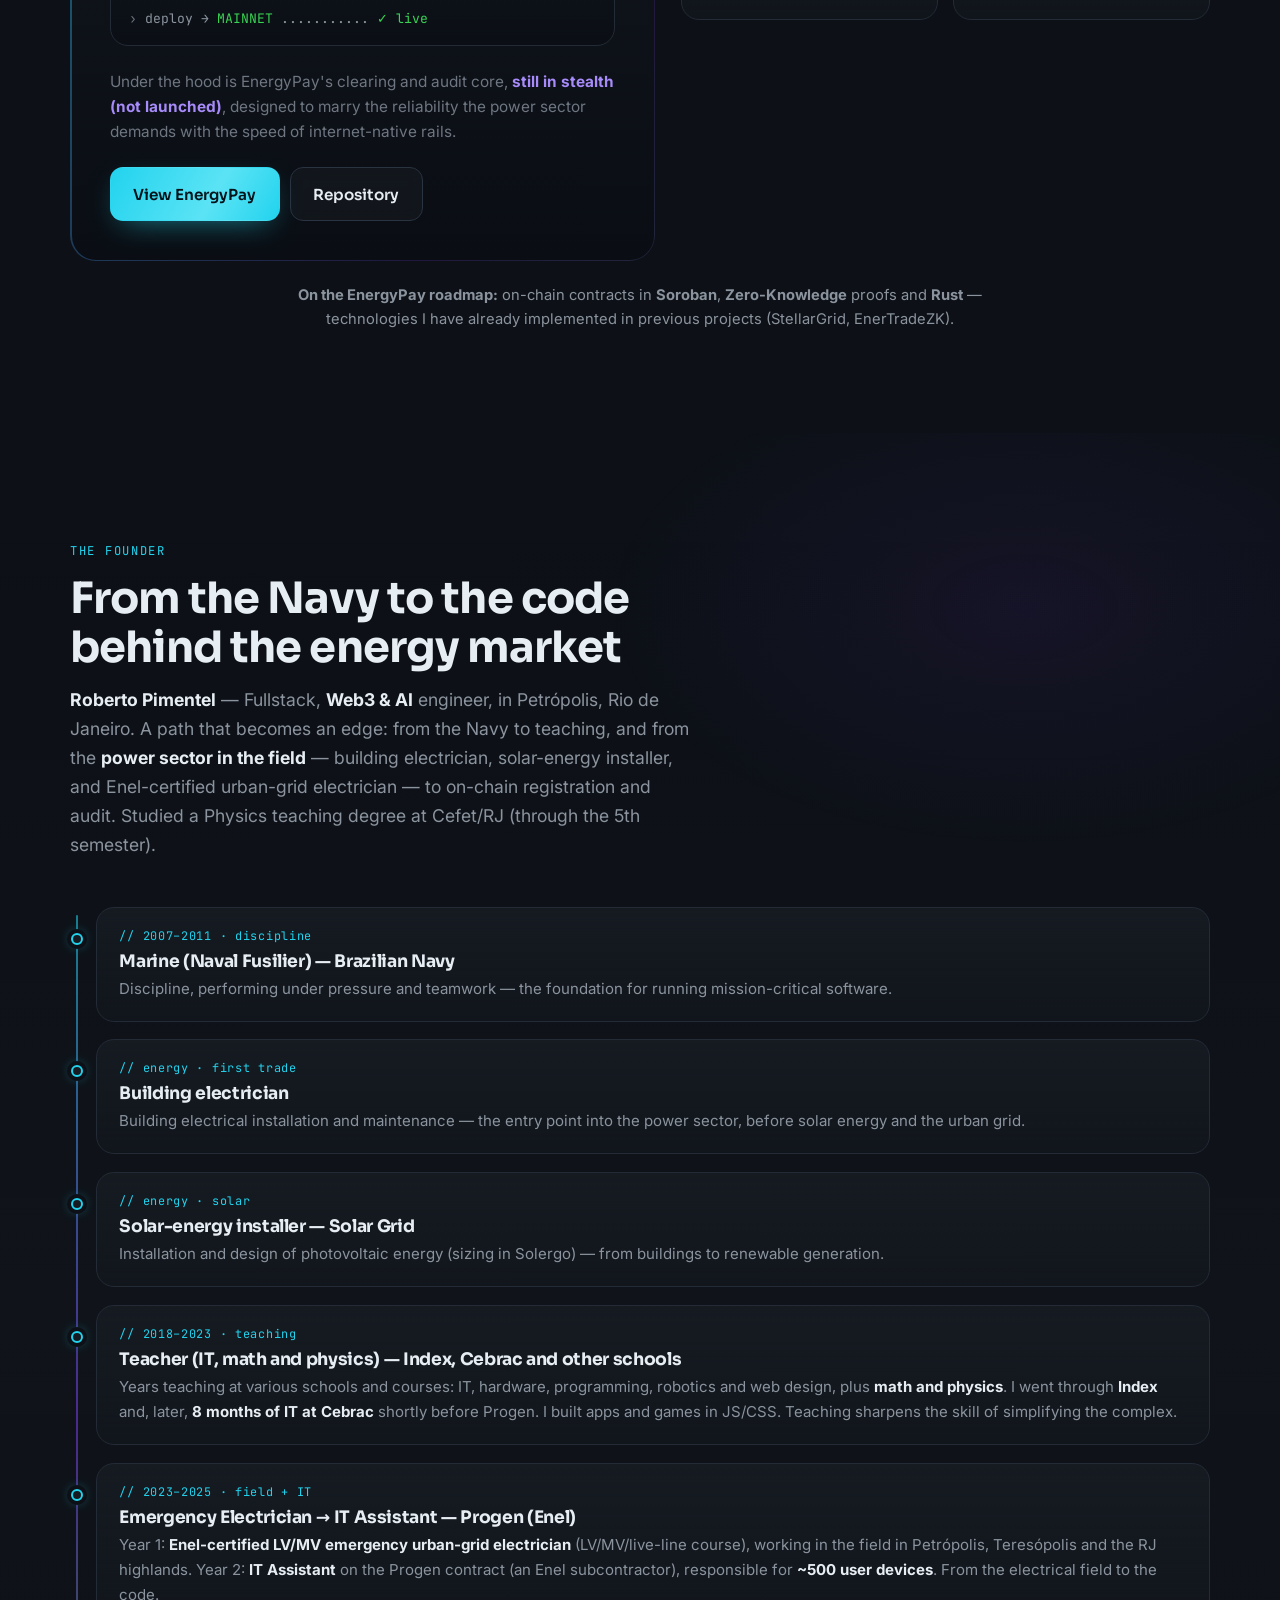
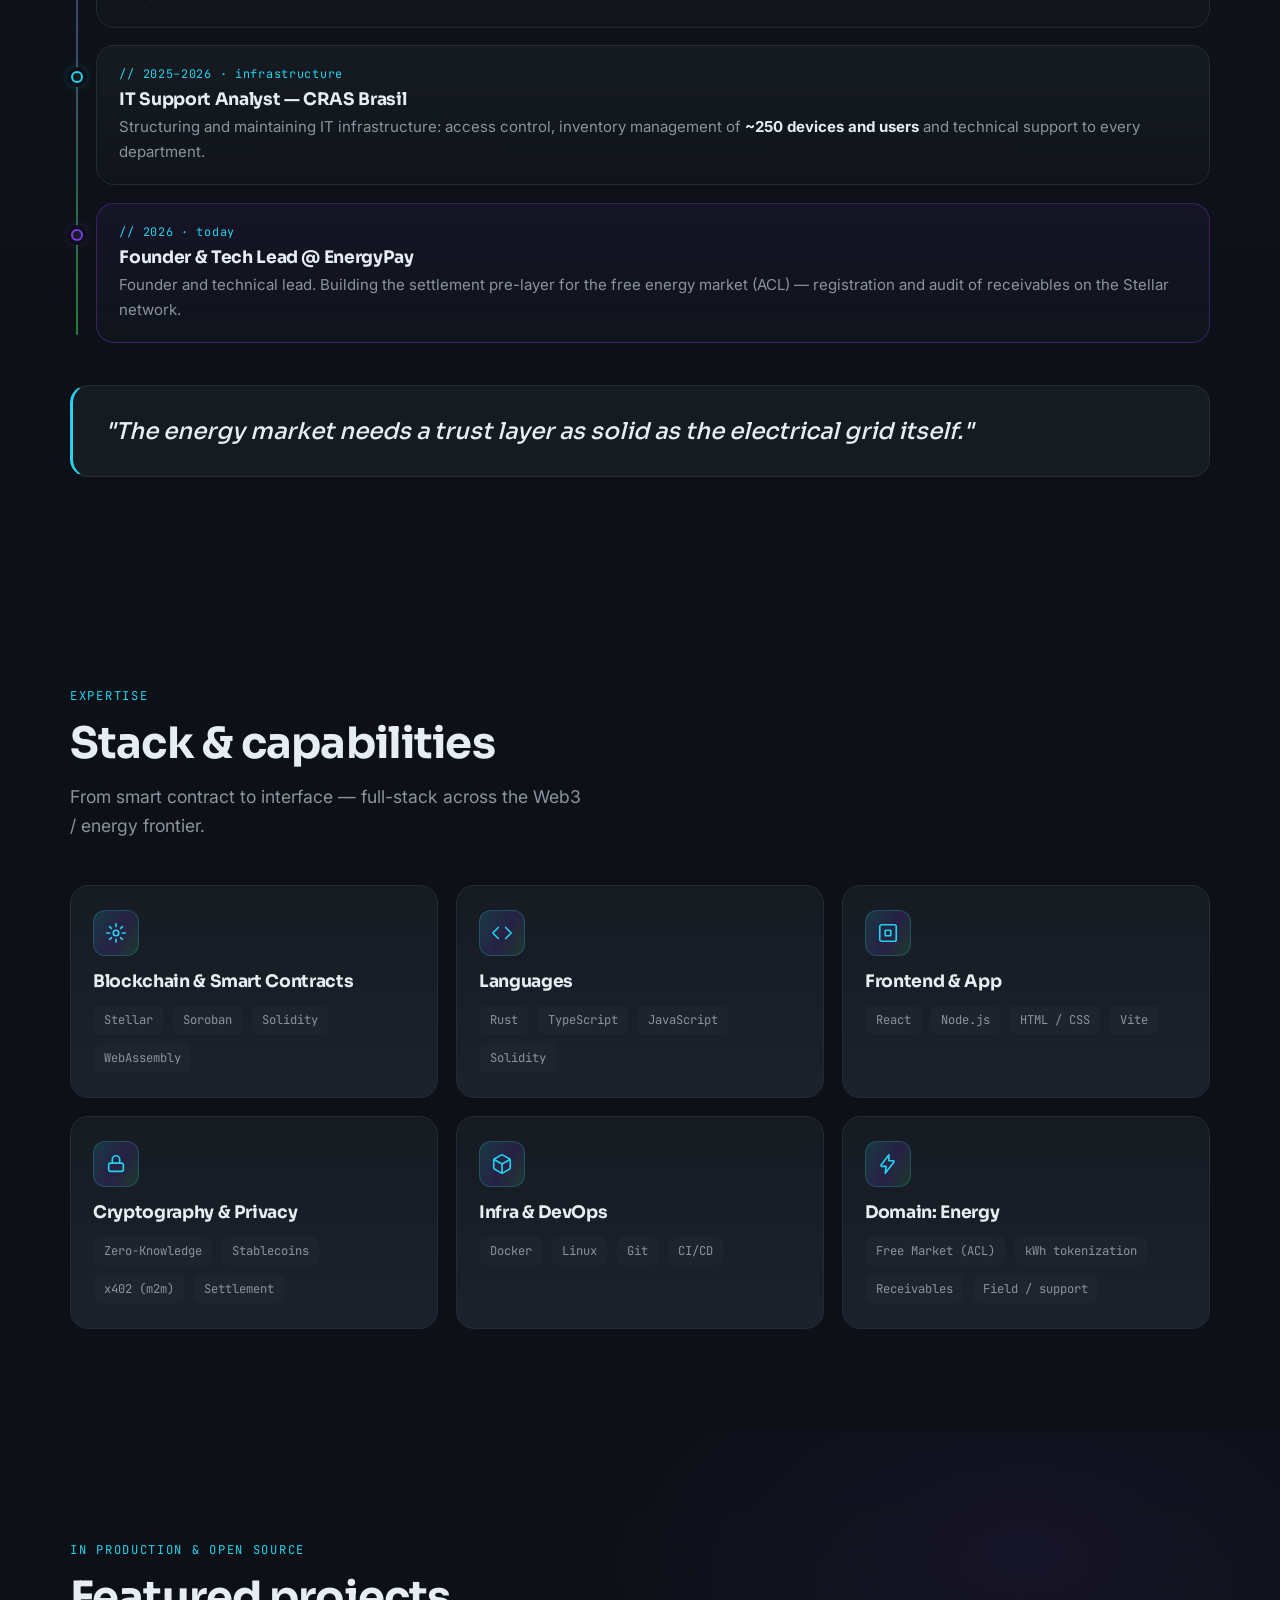
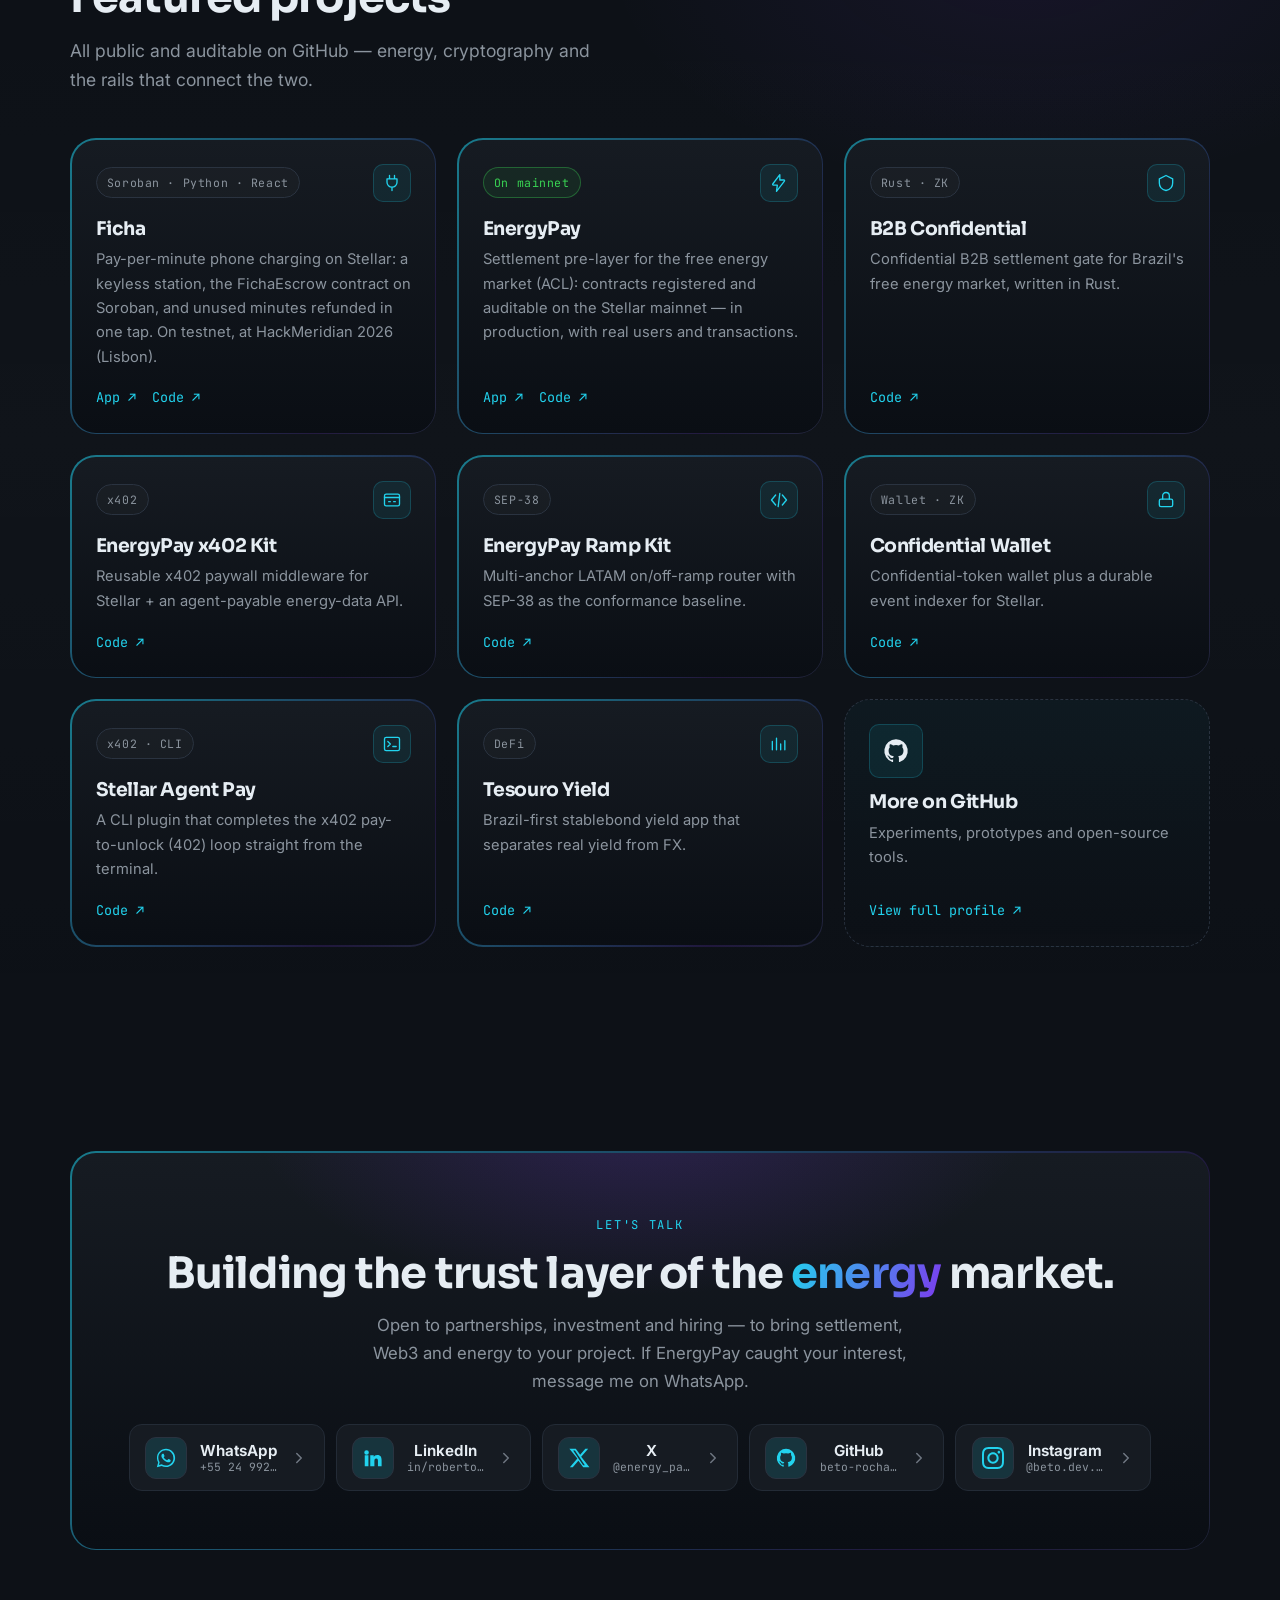
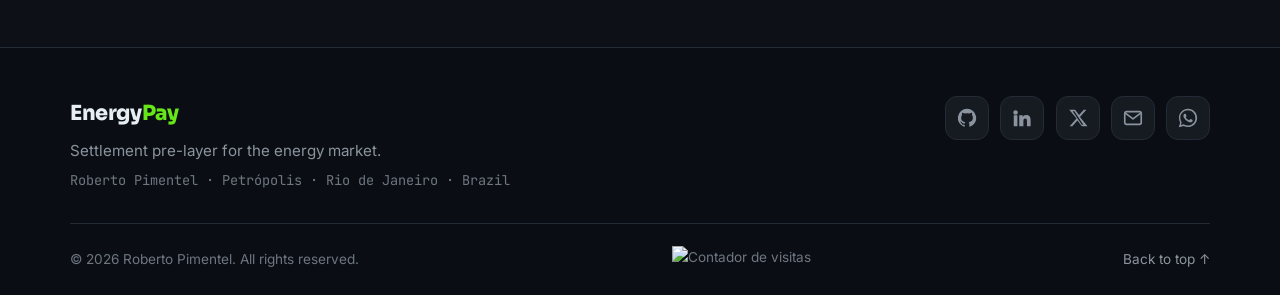
==== commit b03eafa2: "portfolio: Ficha public safety text keeps "Wi-Fi" on one line At 1440 px in EN the text broke at the" ====
--- a/index.html
+++ b/index.html
@@ -339,7 +339,7 @@
               </span>
               <div>
                 <h4 data-i18n="ficha.f3.h">Modo segurança pública</h4>
-                <p data-i18n="ficha.f3.p">Para lugares onde ficar sem bateria é perigoso: rodoviárias, estações de trem, aeroportos, lugares remotos e bairros com altos índices de violência ou sequestro. 2 minutos de recarga + 2 de Wi-Fi grátis por celular por dia, números de emergência locais primeiro e pagamento sem dados móveis. Privacidade desde a concepção; não substitui os serviços de emergência.</p>
+                <p data-i18n="ficha.f3.p">Para lugares onde ficar sem bateria é perigoso: rodoviárias, estações de trem, aeroportos, lugares remotos e bairros com altos índices de violência ou sequestro. 2 minutos de recarga + 2 de <span class="nowrap">Wi-Fi</span> grátis por celular por dia, números de emergência locais primeiro e pagamento sem dados móveis. Privacidade desde a concepção; não substitui os serviços de emergência.</p>
               </div>
             </li>
             <li class="feature reveal">
@@ -884,7 +884,7 @@
           "ficha.btn.app": "Abrir o app", "ficha.btn.code": "Código-fonte (GitHub)", "ficha.btn.contract": "Contrato na testnet",
           "ficha.f1.h": "Estação sem chave", "ficha.f1.p": "Nunca guarda chave nem conta Stellar; só lê o ledger. Desligamentos de 3 segundos no relé confirmam que o celular está mesmo carregando por ela, e o tempo pago só conta enquanto isso acontece.",
           "ficha.f2.p": "Sem admin, sem upgrade, sem saque. Quem paga deposita; o recibo da estação traz uma prova em cadeia de hashes do tempo não usado; um toque devolve esse valor e o local recebe o resto.",
-          "ficha.f3.h": "Modo segurança pública", "ficha.f3.p": "Para lugares onde ficar sem bateria é perigoso: rodoviárias, estações de trem, aeroportos, lugares remotos e bairros com altos índices de violência ou sequestro. 2 minutos de recarga + 2 de Wi-Fi grátis por celular por dia, números de emergência locais primeiro e pagamento sem dados móveis. Privacidade desde a concepção; não substitui os serviços de emergência.",
+          "ficha.f3.h": "Modo segurança pública", "ficha.f3.p": "Para lugares onde ficar sem bateria é perigoso: rodoviárias, estações de trem, aeroportos, lugares remotos e bairros com altos índices de violência ou sequestro. 2 minutos de recarga + 2 de <span class=\"nowrap\">Wi-Fi</span> grátis por celular por dia, números de emergência locais primeiro e pagamento sem dados móveis. Privacidade desde a concepção; não substitui os serviços de emergência.",
           "ficha.f4.h": "Testado na testnet", "ficha.f4.p": "574 verificações da estação, 336 testes do app e 37 do contrato, com execuções gravadas na testnet e cada transação com link. Carteira não custodial (PWA + Android) em inglês e português.",
           "ep.kicker": "O produto",
           "ep.sub": "Pré-camada de liquidação para o setor elétrico: registro, controle e auditoria de recebíveis. Programável, auditável e pronta para a expansão do mercado livre — que a Lei 15.269/2025 leva de ~85 mil para mais de 20 milhões de unidades consumidoras.",
@@ -962,7 +962,7 @@
           "ficha.btn.app": "Open the live app", "ficha.btn.code": "Source code (GitHub)", "ficha.btn.contract": "Contract on testnet",
           "ficha.f1.h": "Keyless station", "ficha.f1.p": "It never holds a Stellar key or account; it only reads the ledger. Relay-off probes of 3 seconds verify that the phone really charges from it, and paid time counts only while it does.",
           "ficha.f2.p": "No admin, no upgrade, no withdraw. The payer deposits; the station's receipt carries a hash-chain proof of the unused time; one tap refunds it and the venue gets the rest.",
-          "ficha.f3.h": "Public safety mode", "ficha.f3.p": "For places where a dead phone is dangerous: bus and train stations, airports, remote places and neighbourhoods with high rates of violence or kidnapping. 2 minutes of charging + 2 of Wi-Fi free per phone per day, local emergency numbers first, and payment with no mobile data. Private by design; it does not replace emergency services.",
+          "ficha.f3.h": "Public safety mode", "ficha.f3.p": "For places where a dead phone is dangerous: bus and train stations, airports, remote places and neighbourhoods with high rates of violence or kidnapping. 2 minutes of charging + 2 of <span class=\"nowrap\">Wi-Fi</span> free per phone per day, local emergency numbers first, and payment with no mobile data. Private by design; it does not replace emergency services.",
           "ficha.f4.h": "Tested on testnet", "ficha.f4.p": "574 station checks, 336 app tests and 37 contract tests, with recorded testnet runs and every transaction linked. Non-custodial wallet (PWA + Android) in English and Portuguese.",
           "ep.kicker": "The product",
           "ep.sub": "Settlement pre-layer for the power sector: registration, control and audit of receivables. Programmable, auditable and ready for the free-market expansion — which Brazil's Law 15.269/2025 grows from ~85 thousand to more than 20 million consumer units.",
@@ -1040,7 +1040,7 @@
           "ficha.btn.app": "Abrir la app", "ficha.btn.code": "Código fuente (GitHub)", "ficha.btn.contract": "Contrato en testnet",
           "ficha.f1.h": "Estación sin llave", "ficha.f1.p": "Nunca guarda una llave ni una cuenta Stellar; solo lee el ledger. Apagados de 3 segundos del relé verifican que el celular realmente carga desde ella, y el tiempo pagado solo cuenta mientras tanto.",
           "ficha.f2.p": "Sin admin, sin upgrade, sin retiro. Quien paga deposita; el recibo de la estación trae una prueba en cadena de hashes del tiempo no usado; un toque lo reembolsa y el local recibe el resto.",
-          "ficha.f3.h": "Modo seguridad pública", "ficha.f3.p": "Para lugares donde quedarse sin batería es peligroso: terminales de autobús y tren, aeropuertos, lugares remotos y barrios con altos índices de violencia o secuestro. 2 minutos de carga + 2 de Wi-Fi gratis por celular por día, números de emergencia locales primero y pago sin datos móviles. Privado por diseño; no reemplaza a los servicios de emergencia.",
+          "ficha.f3.h": "Modo seguridad pública", "ficha.f3.p": "Para lugares donde quedarse sin batería es peligroso: terminales de autobús y tren, aeropuertos, lugares remotos y barrios con altos índices de violencia o secuestro. 2 minutos de carga + 2 de <span class=\"nowrap\">Wi-Fi</span> gratis por celular por día, números de emergencia locales primero y pago sin datos móviles. Privado por diseño; no reemplaza a los servicios de emergencia.",
           "ficha.f4.h": "Probado en testnet", "ficha.f4.p": "574 verificaciones de la estación, 336 pruebas de la app y 37 del contrato, con ejecuciones grabadas en testnet y cada transacción enlazada. Billetera no custodial (PWA + Android) en inglés y portugués.",
           "ep.kicker": "El producto",
           "ep.sub": "Precapa de liquidación para el sector eléctrico: registro, control y auditoría de cuentas por cobrar. Programable, auditable y lista para la expansión del mercado libre — que la Ley 15.269/2025 de Brasil lleva de ~85 mil a más de 20 millones de unidades consumidoras.",
--- a/style.css
+++ b/style.css
@@ -490,8 +490,18 @@
    ========================================================= */
 /* let the grid columns shrink to the viewport instead of their longest button */
 #ficha .product > * { min-width: 0; }
-/* longer feature texts read better one per row beside the main card */
-@media (min-width: 961px) { .product__features--stack { grid-template-columns: 1fr; } }
+/* keep "Wi-Fi" from breaking at its hyphen */
+#ficha .nowrap { white-space: nowrap; }
+/* longer feature texts read better one per row beside the main card;
+   the main card then matches the column height, its links at the bottom */
+@media (min-width: 961px) {
+  .product__features--stack { grid-template-columns: 1fr; }
+  #ficha .product { align-items: stretch; }
+  #ficha .product__main .grad-border__inner { display: flex; flex-direction: column; }
+  #ficha .product__main .badge { align-self: flex-start; }
+  #ficha .product__p--muted { margin-bottom: 1.4rem; }
+  #ficha .product__links { margin-top: auto; }
+}
 
 /* =========================================================
    SOBRE / TIMELINE
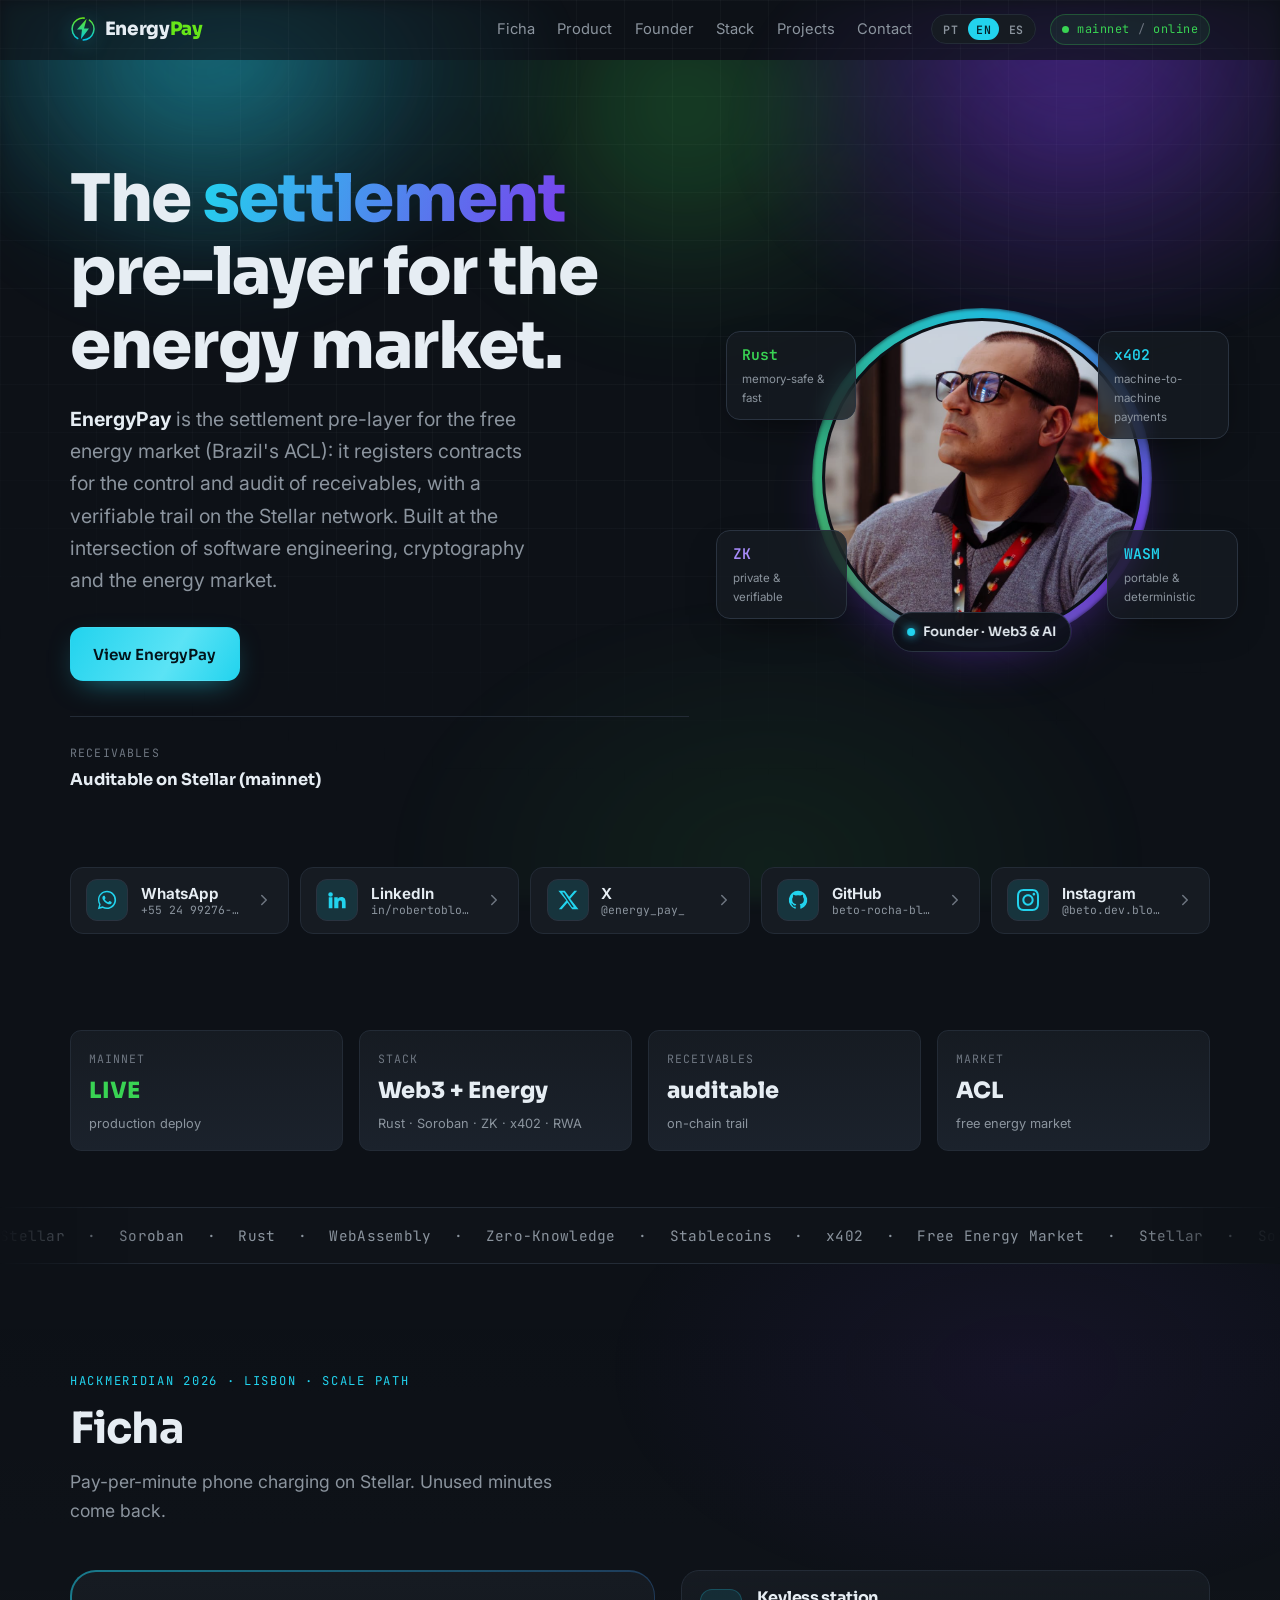
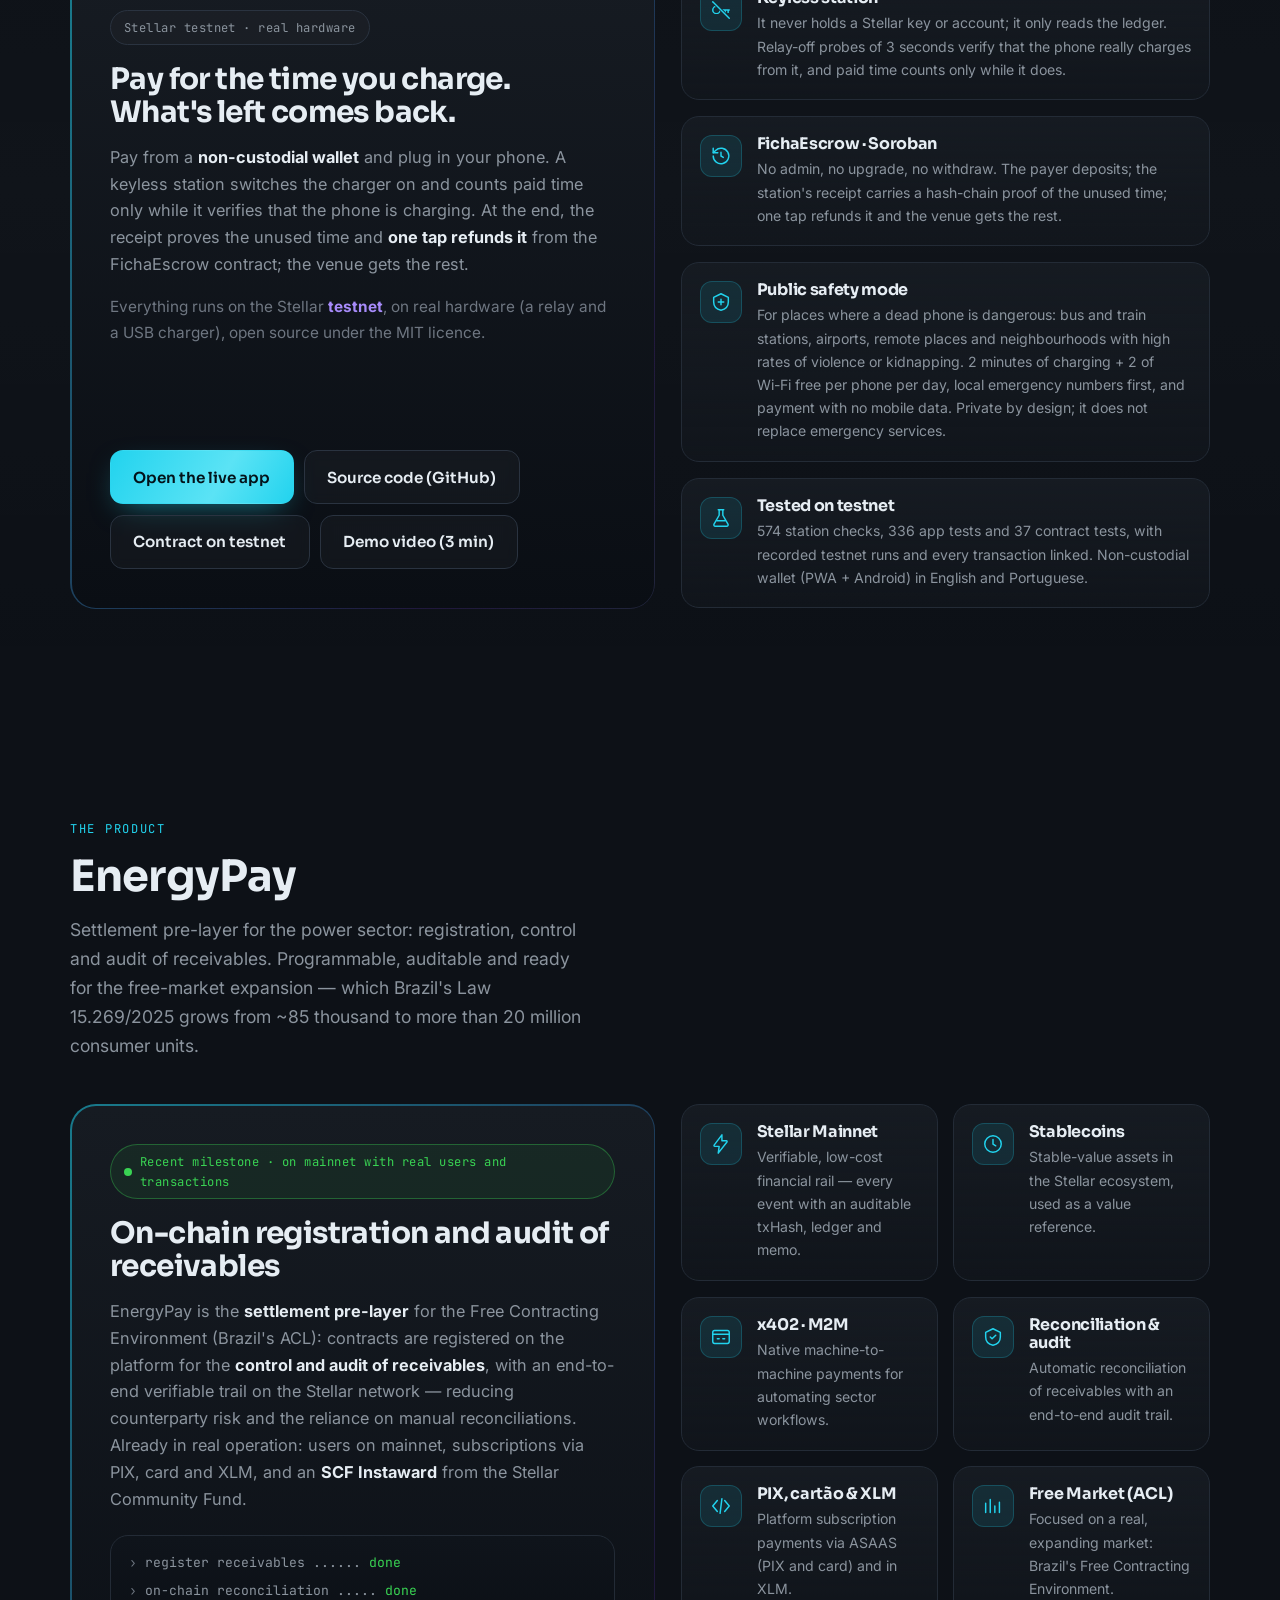
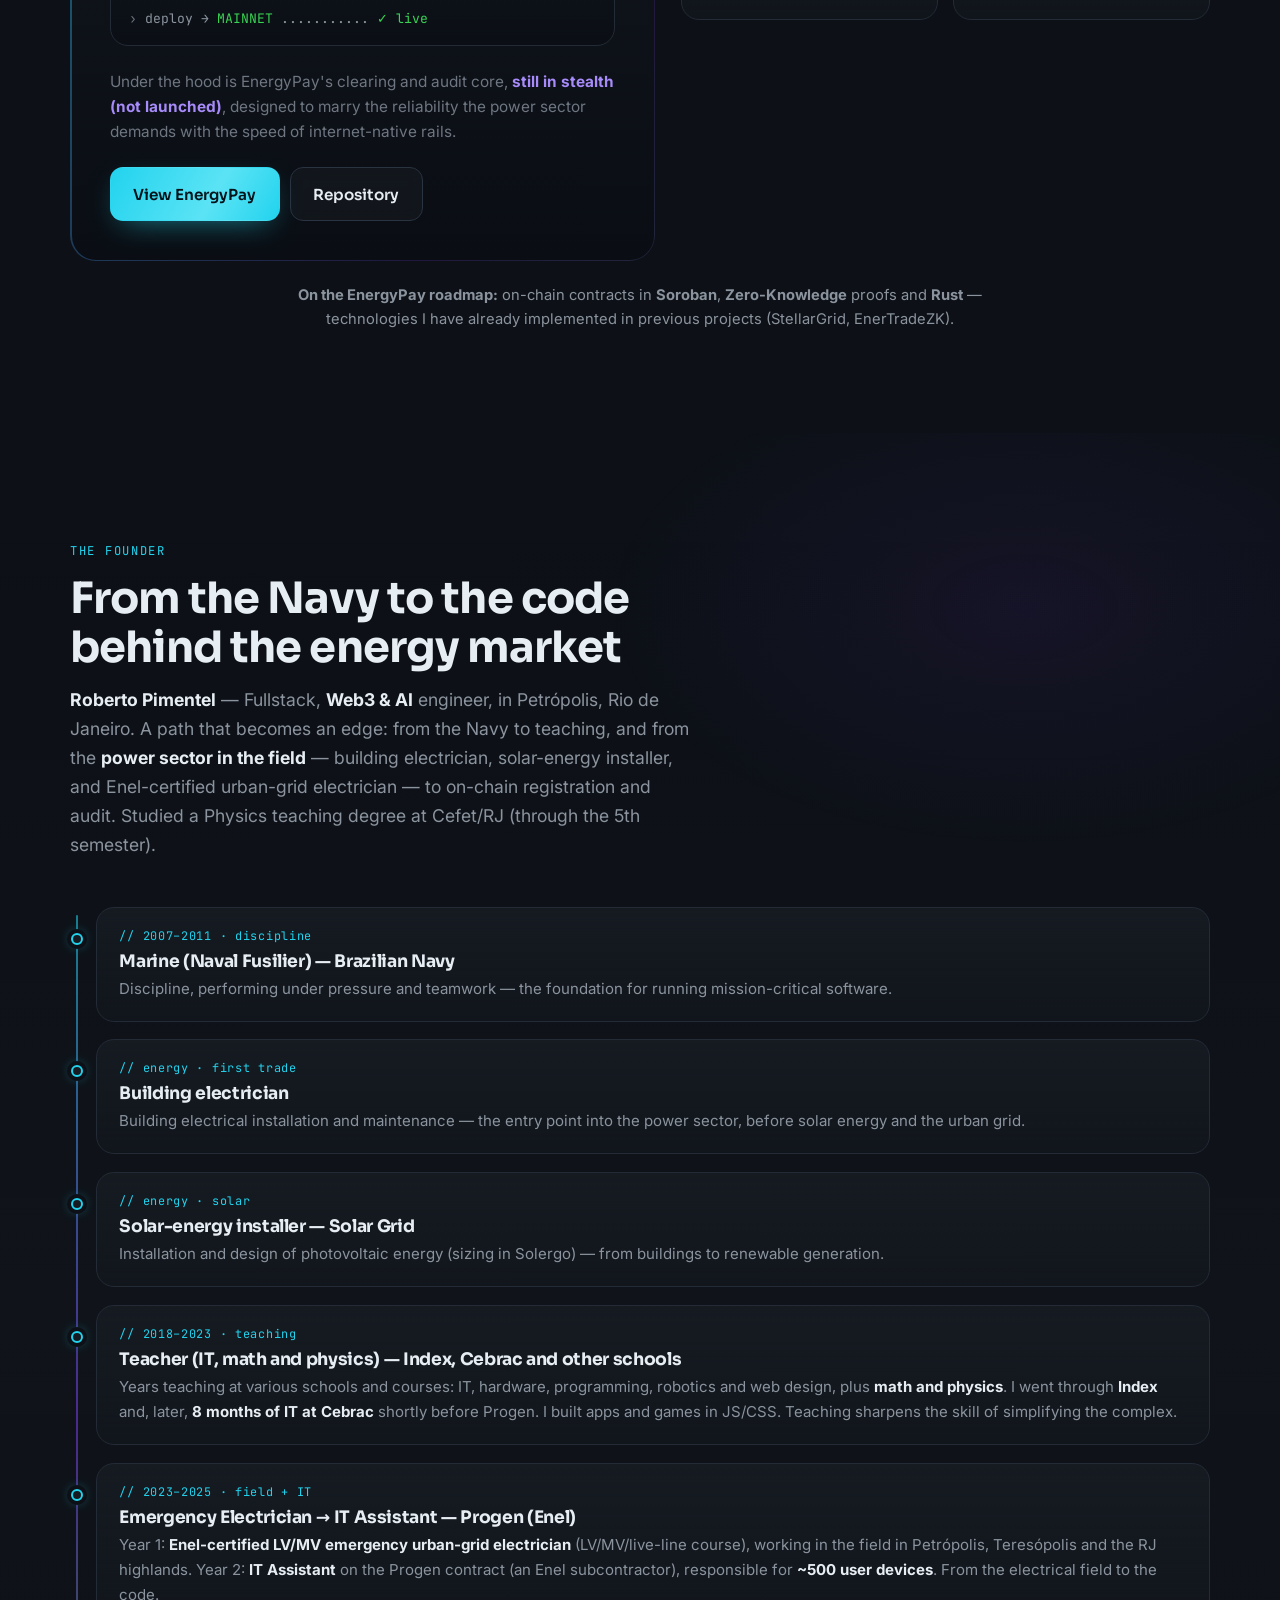
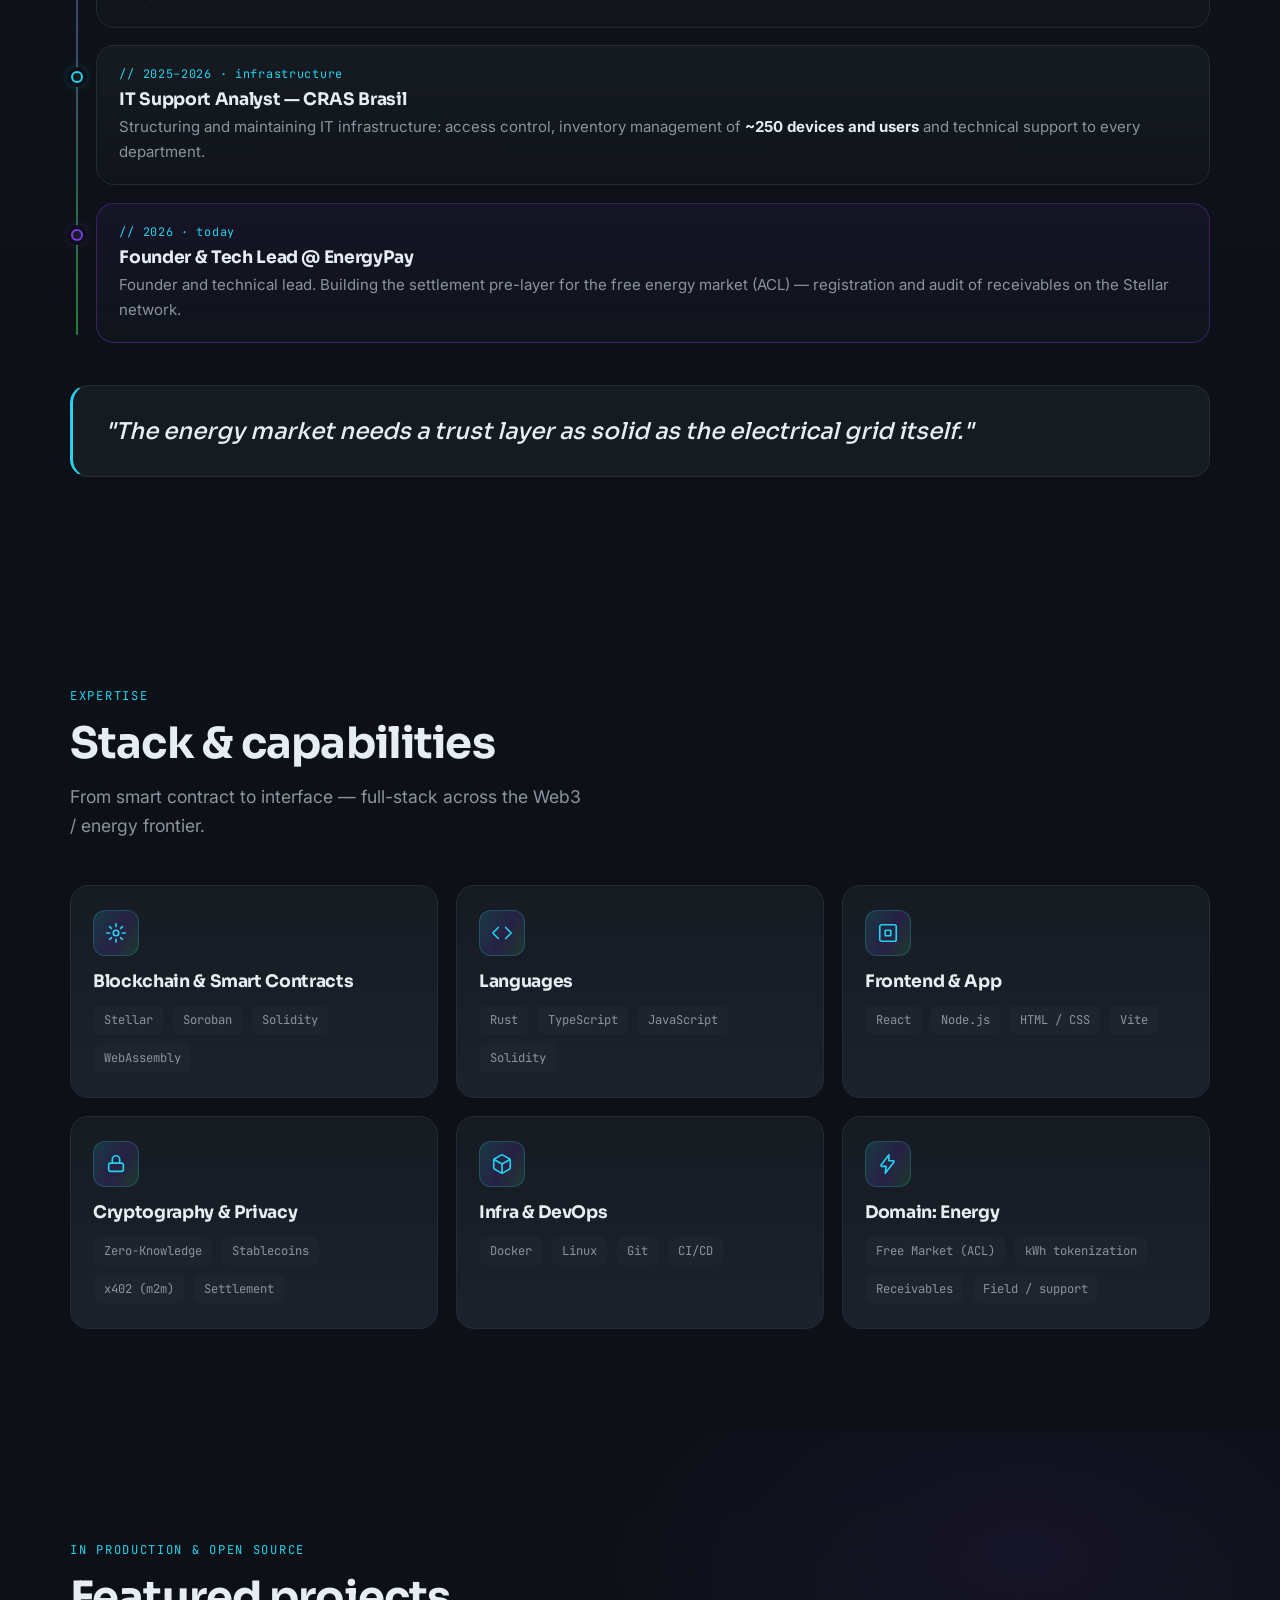
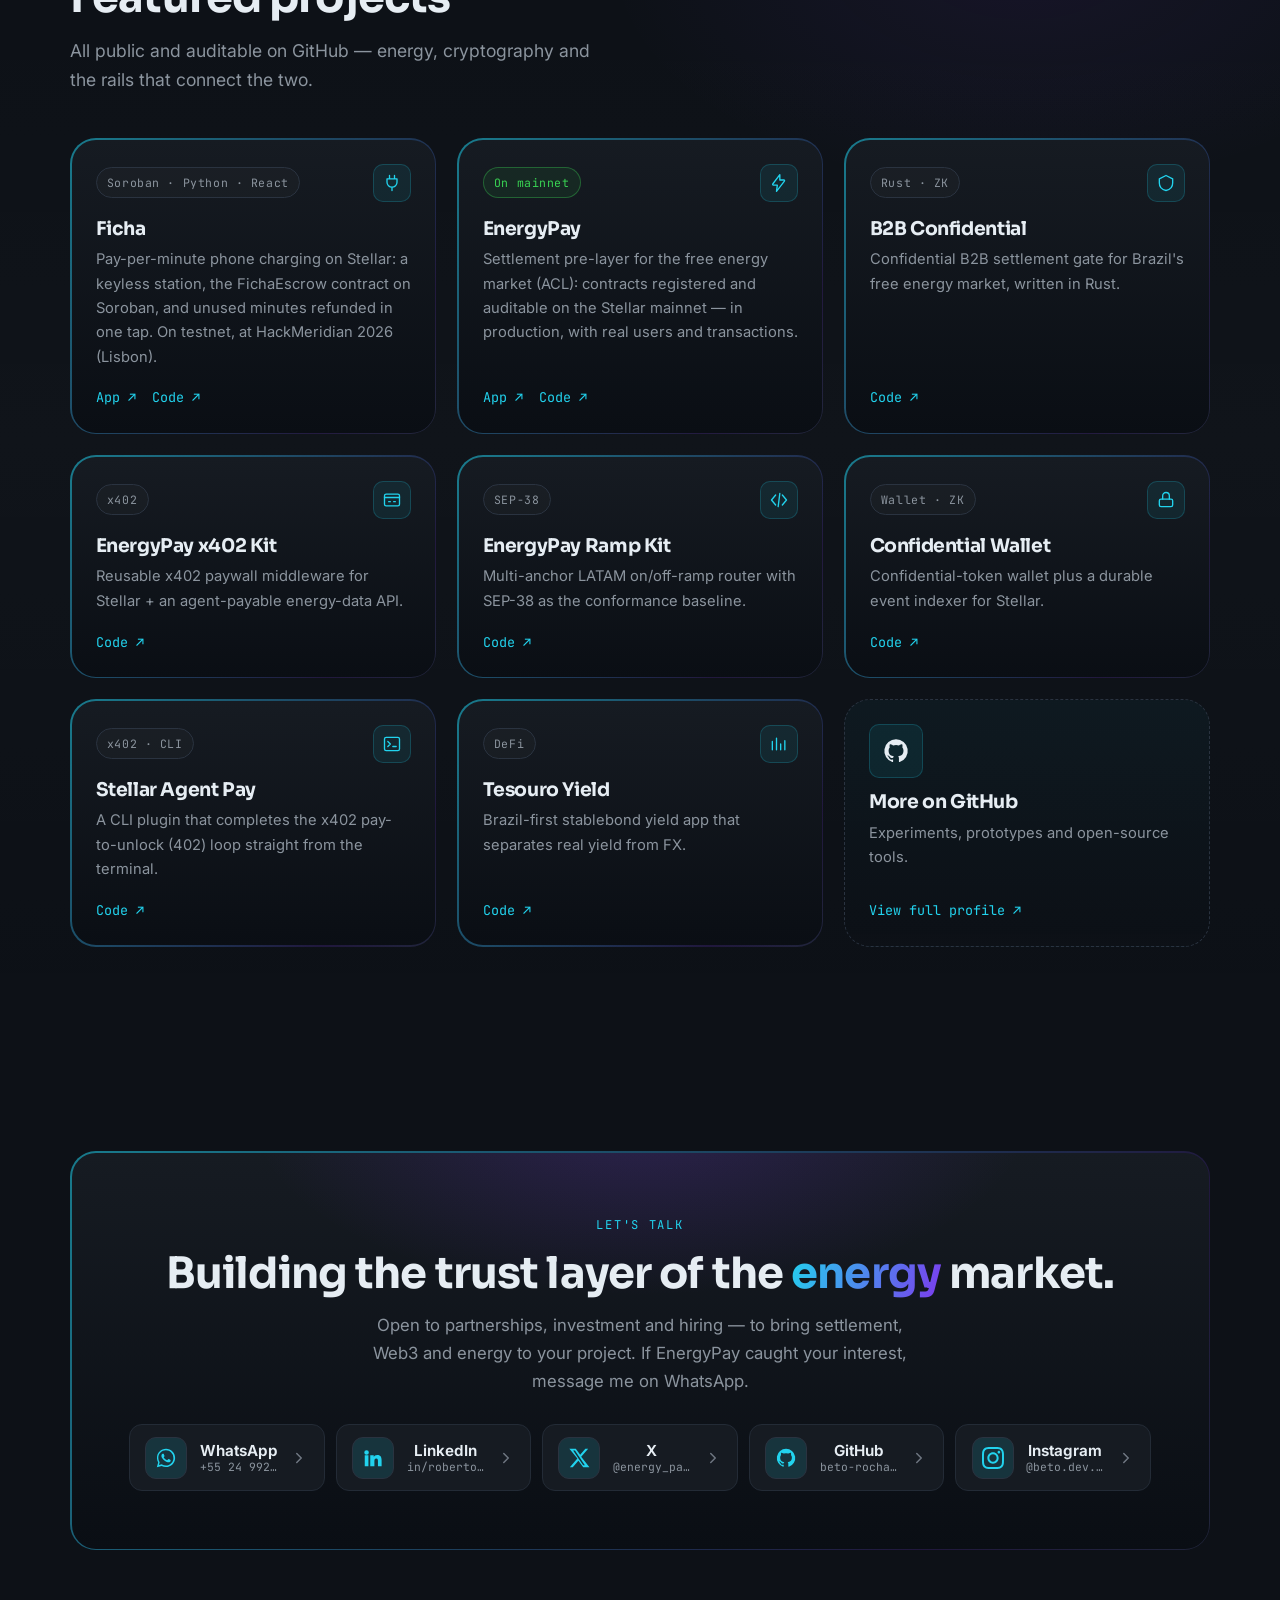
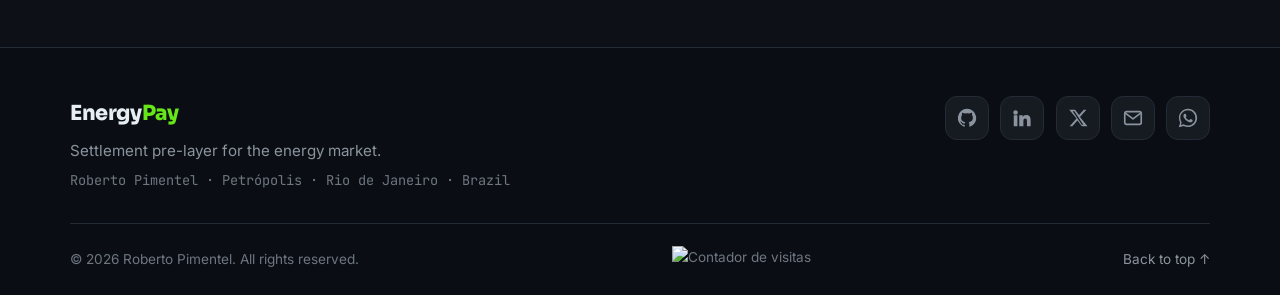
==== commit 4ce31527: "portfolio: Ficha demo video link (PT/EN/ES) and in the profile README Co-Authored-By: Claude Opus 5." ====
--- a/index.html
+++ b/index.html
@@ -308,7 +308,7 @@
                 <a class="btn btn--ghost" href="https://github.com/beto-rocha-blockchain/ficha-stellar" target="_blank" rel="noopener noreferrer" data-i18n="ficha.btn.code">Código-fonte (GitHub)</a>
                 <a class="btn btn--ghost" href="https://stellar.expert/explorer/testnet/contract/CBRNN2W726PIWP7DLLCAOW663I2TBSMR6N7J7S4CGGUIWIXK4HYI6KYC" target="_blank" rel="noopener noreferrer" data-i18n="ficha.btn.contract">Contrato na testnet</a>
                 <!-- FICHA_DECK_LINK -->
-                <!-- FICHA_VIDEO_LINK -->
+                <a class="btn btn--ghost" href="https://youtu.be/cj7e7CjBzUM" target="_blank" rel="noopener noreferrer" data-i18n="ficha.btn.video">Vídeo da demo (3 min)</a>
               </div>
             </div>
           </article>
@@ -881,7 +881,7 @@
           "ficha.h": "Pague só o tempo que carregar. O que sobra volta.",
           "ficha.p": "Pague com uma <strong>carteira não custodial</strong> e conecte o celular. Uma estação sem chave liga o carregador e só conta o tempo pago enquanto confirma que o celular está carregando. No fim, o recibo prova o tempo não usado e <strong>um toque devolve esse valor</strong> pelo contrato FichaEscrow; o local recebe o resto.",
           "ficha.pmuted": "Tudo roda na <strong>testnet</strong> da Stellar, com hardware real (relé e carregador USB) e código aberto sob licença MIT.",
-          "ficha.btn.app": "Abrir o app", "ficha.btn.code": "Código-fonte (GitHub)", "ficha.btn.contract": "Contrato na testnet",
+          "ficha.btn.app": "Abrir o app", "ficha.btn.code": "Código-fonte (GitHub)", "ficha.btn.contract": "Contrato na testnet", "ficha.btn.video": "Vídeo da demo (3 min)",
           "ficha.f1.h": "Estação sem chave", "ficha.f1.p": "Nunca guarda chave nem conta Stellar; só lê o ledger. Desligamentos de 3 segundos no relé confirmam que o celular está mesmo carregando por ela, e o tempo pago só conta enquanto isso acontece.",
           "ficha.f2.p": "Sem admin, sem upgrade, sem saque. Quem paga deposita; o recibo da estação traz uma prova em cadeia de hashes do tempo não usado; um toque devolve esse valor e o local recebe o resto.",
           "ficha.f3.h": "Modo segurança pública", "ficha.f3.p": "Para lugares onde ficar sem bateria é perigoso: rodoviárias, estações de trem, aeroportos, lugares remotos e bairros com altos índices de violência ou sequestro. 2 minutos de recarga + 2 de <span class=\"nowrap\">Wi-Fi</span> grátis por celular por dia, números de emergência locais primeiro e pagamento sem dados móveis. Privacidade desde a concepção; não substitui os serviços de emergência.",
@@ -959,7 +959,7 @@
           "ficha.h": "Pay for the time you charge. What's left comes back.",
           "ficha.p": "Pay from a <strong>non-custodial wallet</strong> and plug in your phone. A keyless station switches the charger on and counts paid time only while it verifies that the phone is charging. At the end, the receipt proves the unused time and <strong>one tap refunds it</strong> from the FichaEscrow contract; the venue gets the rest.",
           "ficha.pmuted": "Everything runs on the Stellar <strong>testnet</strong>, on real hardware (a relay and a USB charger), open source under the MIT licence.",
-          "ficha.btn.app": "Open the live app", "ficha.btn.code": "Source code (GitHub)", "ficha.btn.contract": "Contract on testnet",
+          "ficha.btn.app": "Open the live app", "ficha.btn.code": "Source code (GitHub)", "ficha.btn.contract": "Contract on testnet", "ficha.btn.video": "Demo video (3 min)",
           "ficha.f1.h": "Keyless station", "ficha.f1.p": "It never holds a Stellar key or account; it only reads the ledger. Relay-off probes of 3 seconds verify that the phone really charges from it, and paid time counts only while it does.",
           "ficha.f2.p": "No admin, no upgrade, no withdraw. The payer deposits; the station's receipt carries a hash-chain proof of the unused time; one tap refunds it and the venue gets the rest.",
           "ficha.f3.h": "Public safety mode", "ficha.f3.p": "For places where a dead phone is dangerous: bus and train stations, airports, remote places and neighbourhoods with high rates of violence or kidnapping. 2 minutes of charging + 2 of <span class=\"nowrap\">Wi-Fi</span> free per phone per day, local emergency numbers first, and payment with no mobile data. Private by design; it does not replace emergency services.",
@@ -1037,7 +1037,7 @@
           "ficha.h": "Paga el tiempo que cargas. Lo que sobra vuelve.",
           "ficha.p": "Paga desde una <strong>billetera no custodial</strong> y conecta el celular. Una estación sin llave enciende el cargador y solo cuenta el tiempo pagado mientras verifica que el celular está cargando. Al final, el recibo prueba el tiempo no usado y <strong>un toque lo reembolsa</strong> desde el contrato FichaEscrow; el local recibe el resto.",
           "ficha.pmuted": "Todo corre en la <strong>testnet</strong> de Stellar, con hardware real (un relé y un cargador USB) y código abierto bajo licencia MIT.",
-          "ficha.btn.app": "Abrir la app", "ficha.btn.code": "Código fuente (GitHub)", "ficha.btn.contract": "Contrato en testnet",
+          "ficha.btn.app": "Abrir la app", "ficha.btn.code": "Código fuente (GitHub)", "ficha.btn.contract": "Contrato en testnet", "ficha.btn.video": "Video de la demo (3 min)",
           "ficha.f1.h": "Estación sin llave", "ficha.f1.p": "Nunca guarda una llave ni una cuenta Stellar; solo lee el ledger. Apagados de 3 segundos del relé verifican que el celular realmente carga desde ella, y el tiempo pagado solo cuenta mientras tanto.",
           "ficha.f2.p": "Sin admin, sin upgrade, sin retiro. Quien paga deposita; el recibo de la estación trae una prueba en cadena de hashes del tiempo no usado; un toque lo reembolsa y el local recibe el resto.",
           "ficha.f3.h": "Modo seguridad pública", "ficha.f3.p": "Para lugares donde quedarse sin batería es peligroso: terminales de autobús y tren, aeropuertos, lugares remotos y barrios con altos índices de violencia o secuestro. 2 minutos de carga + 2 de <span class=\"nowrap\">Wi-Fi</span> gratis por celular por día, números de emergencia locales primero y pago sin datos móviles. Privado por diseño; no reemplaza a los servicios de emergencia.",
